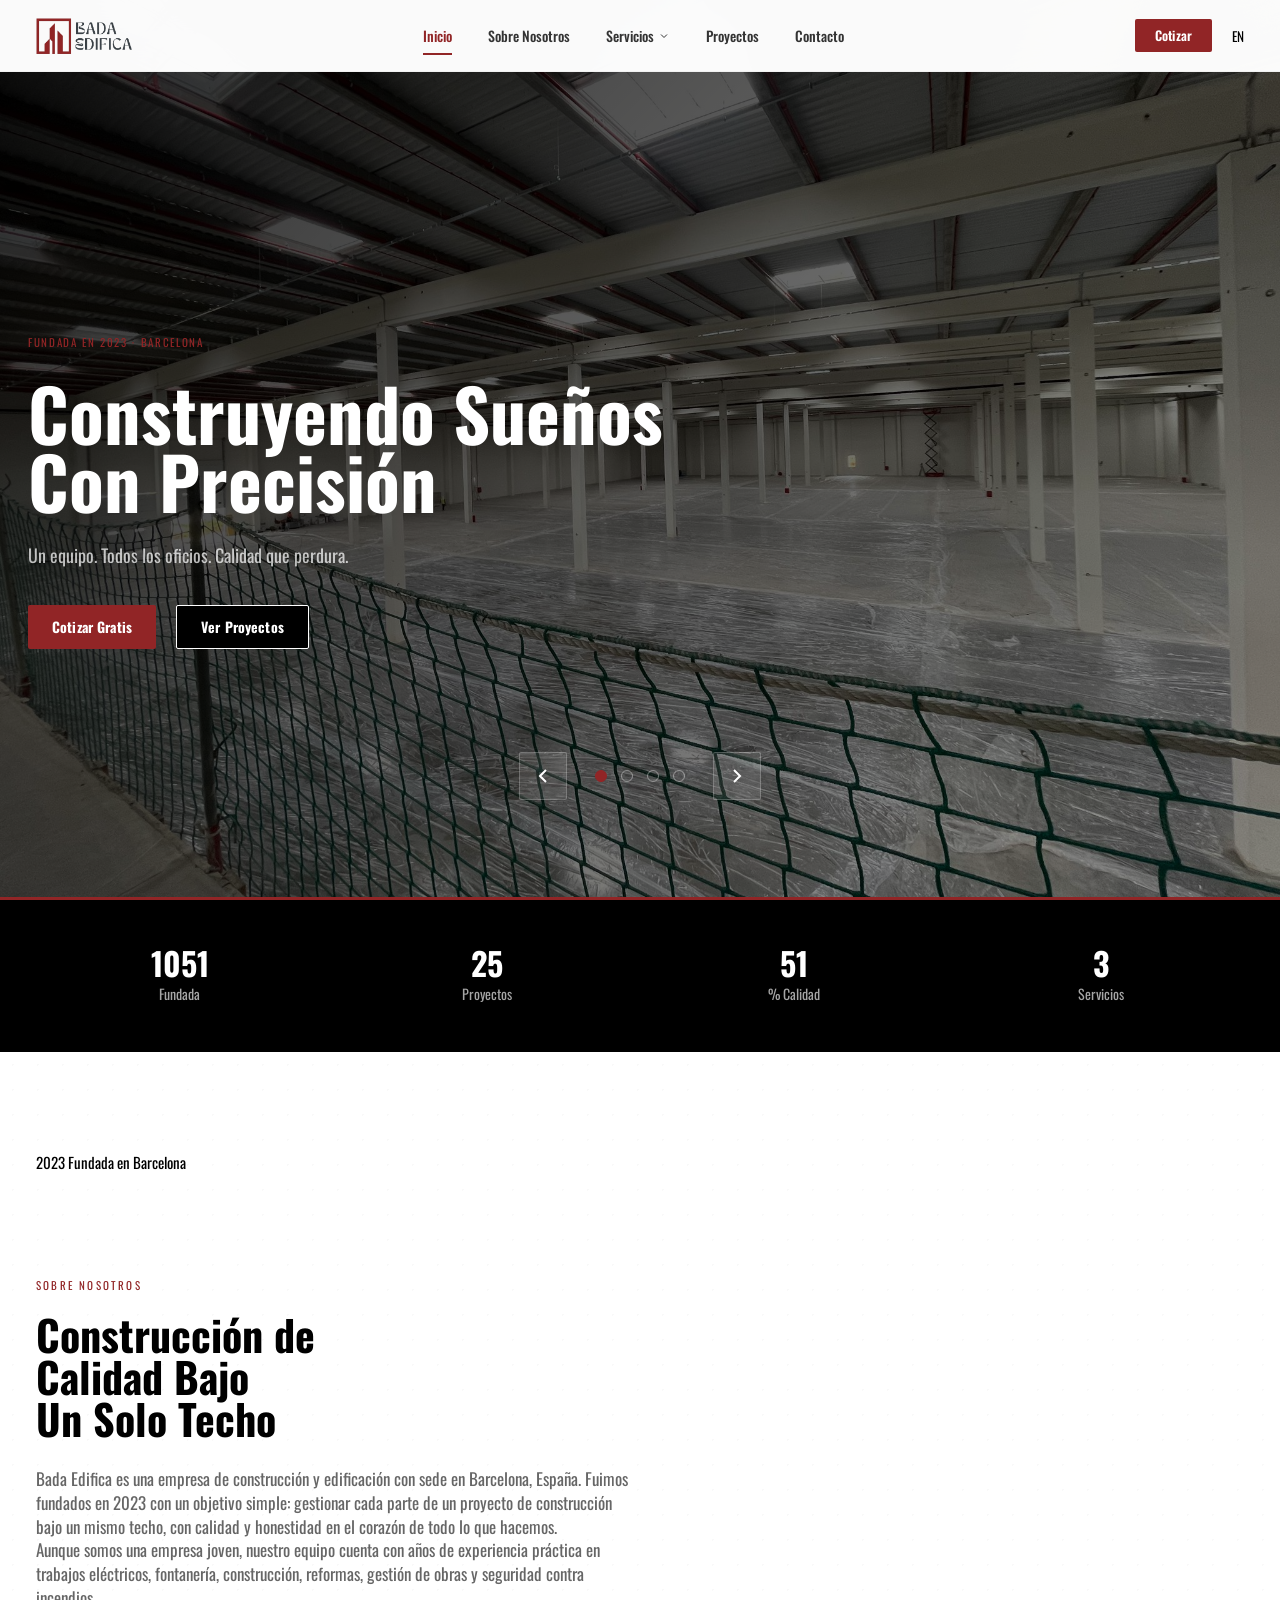
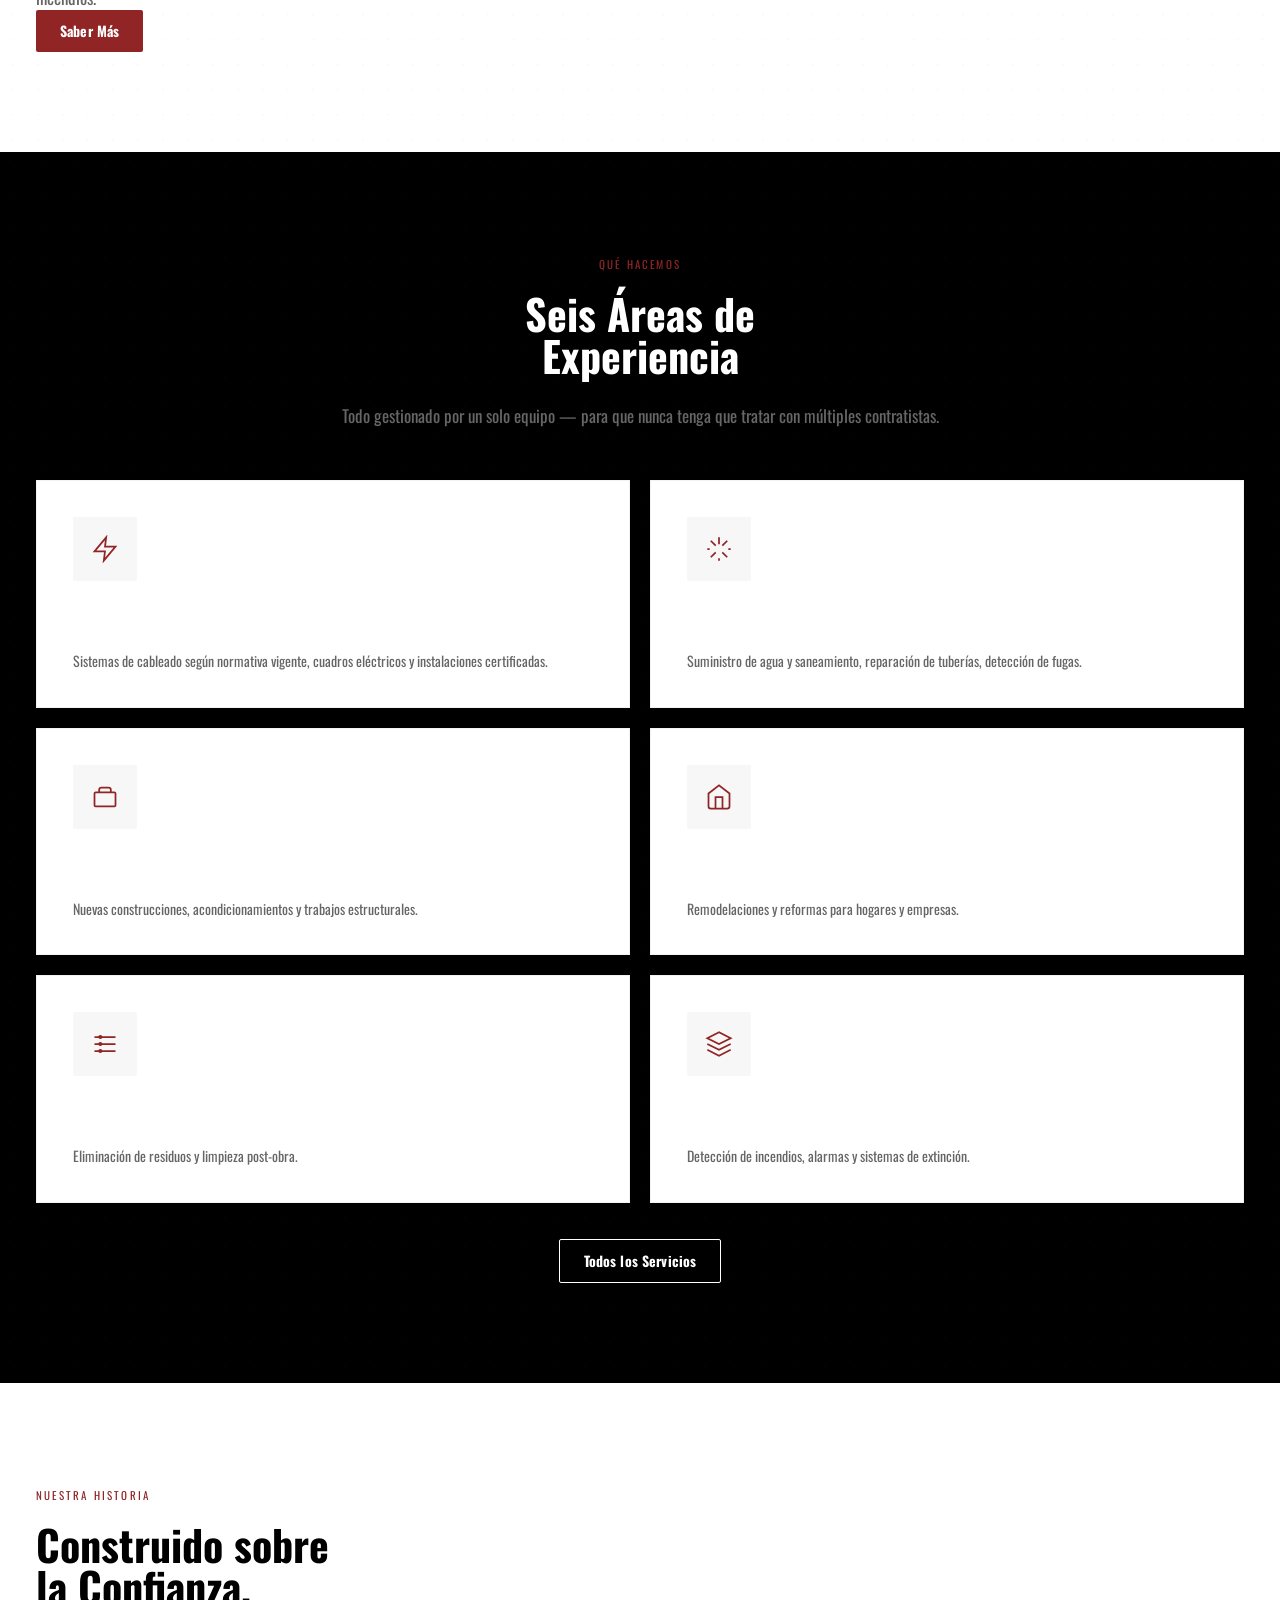
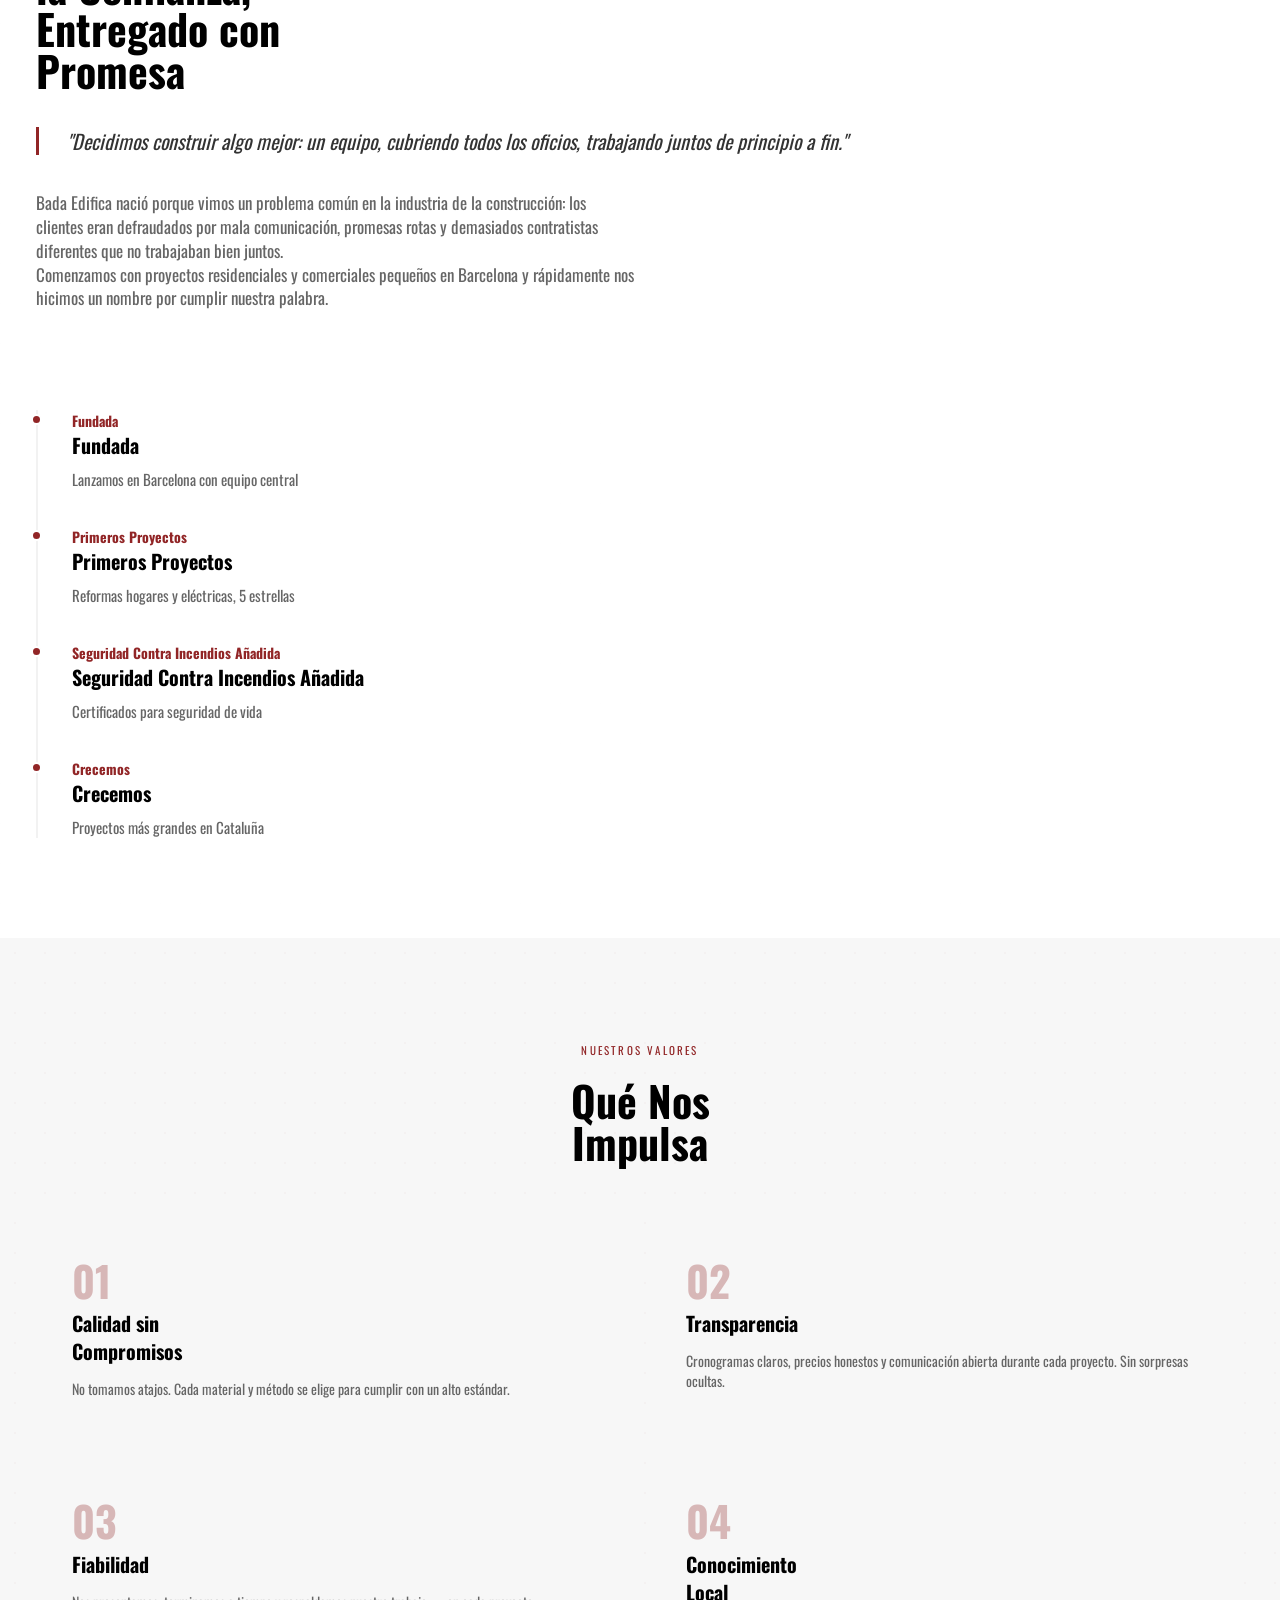
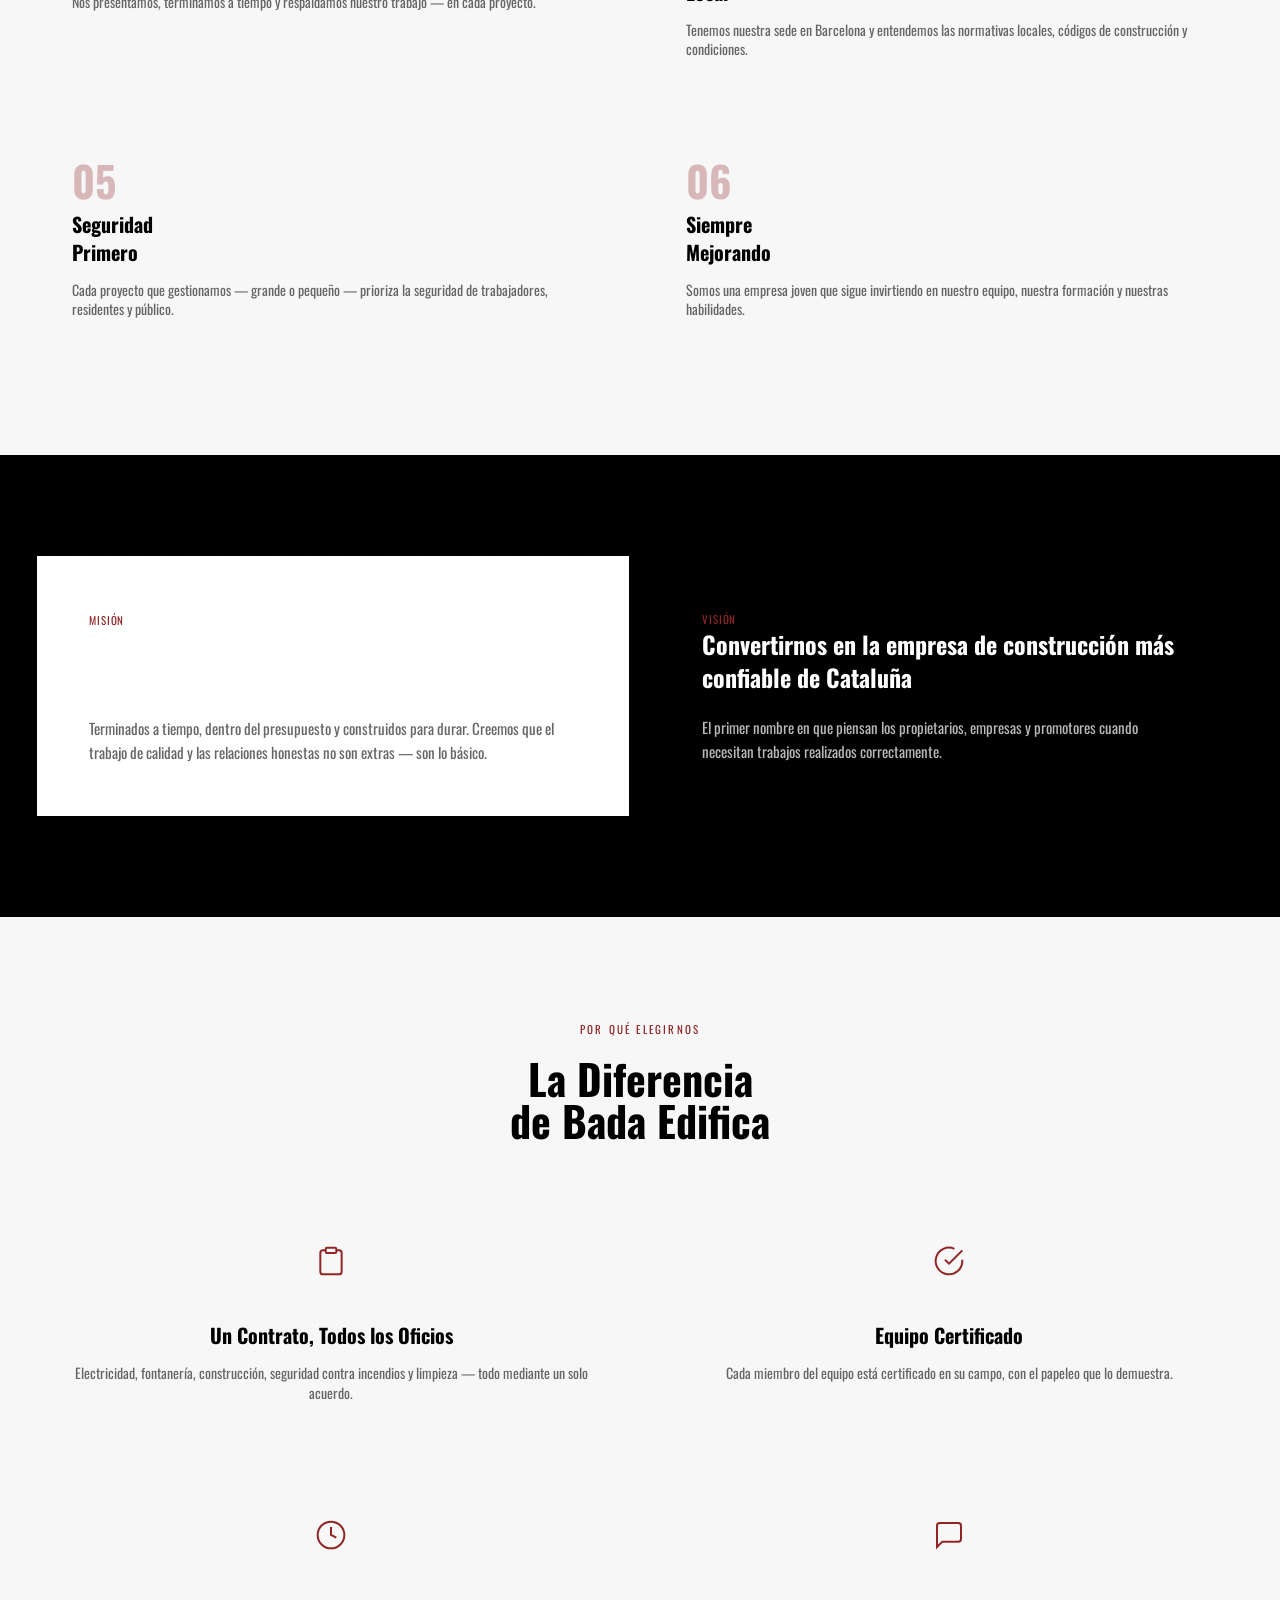
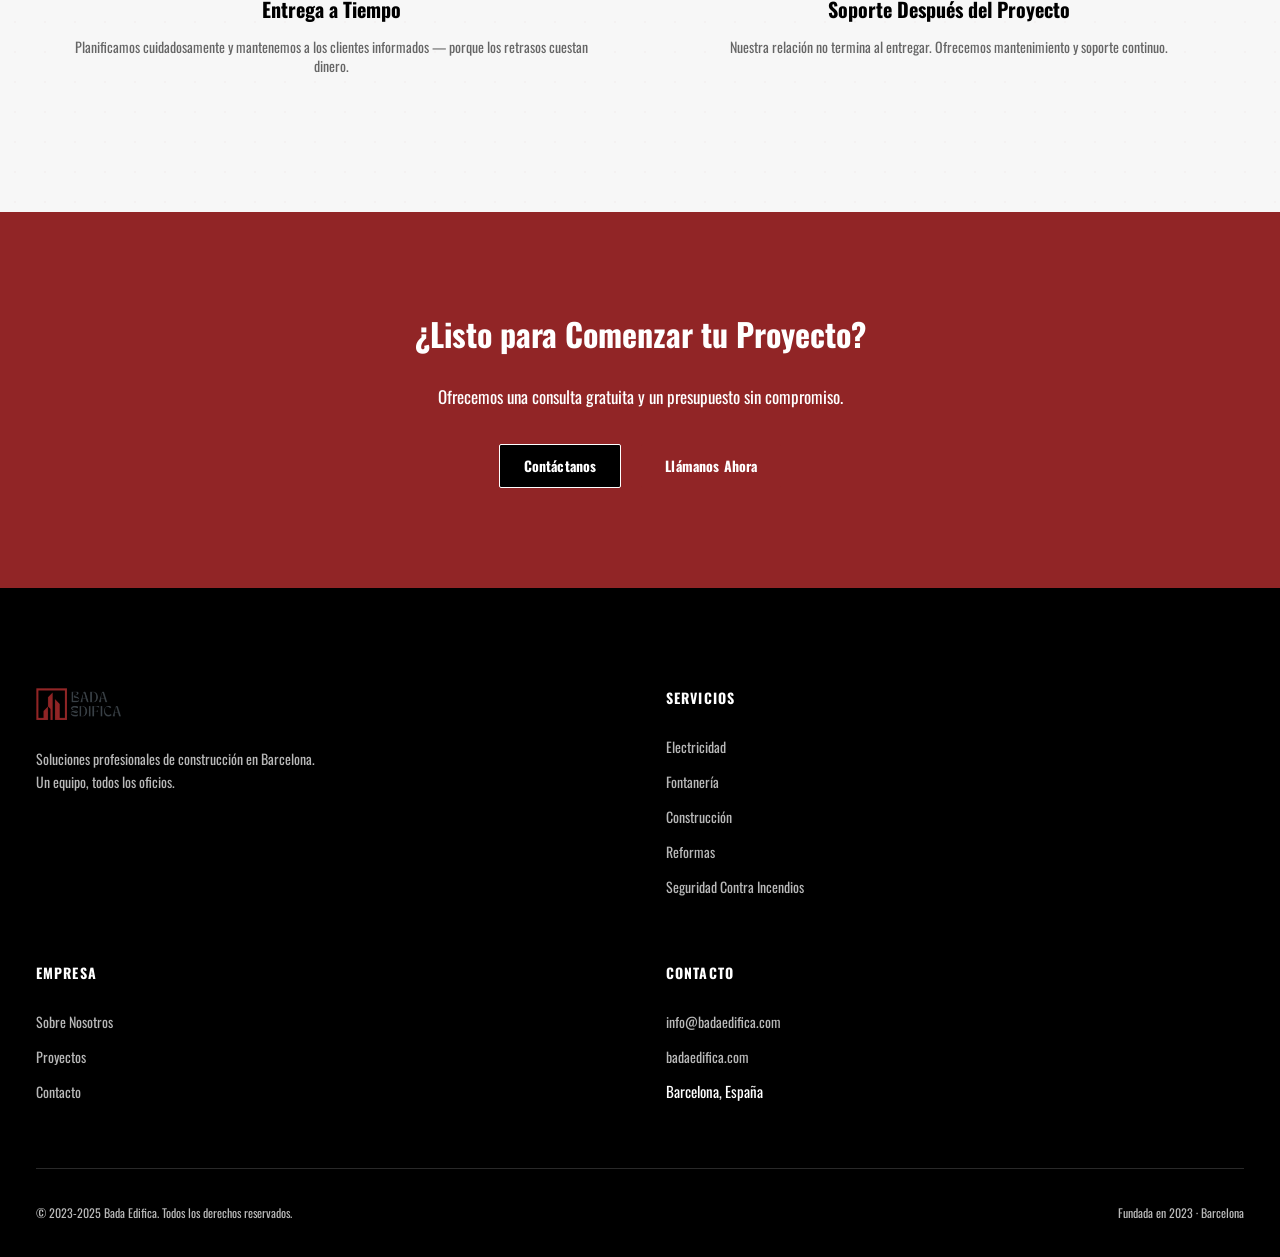
==== index.html @ fe87915b "Update Files" ====
<!DOCTYPE html>
<html lang="es">
<head>
    <meta charset="UTF-8">
    <meta name="viewport" content="width=device-width, initial-scale=1.0">
    <title>Bada Edifica | Soluciones Profesionales de Construcción en Barcelona</title>
    <meta name="description" content="Bada Edifica - Empresa de construcción y edificación en Barcelona. Fundada en 2023. Electricidad, fontanería, construcción, reformas, seguridad contra incendios. Un equipo, todos los oficios.">
    <link rel="stylesheet" href="css/renault-style.css">
    <link rel="preconnect" href="https://fonts.googleapis.com">
    <link rel="preconnect" href="https://fonts.gstatic.com" crossorigin>
    <link href="https://fonts.googleapis.com/css2?family=Oswald:wght@300;400;500;600;700&display=swap" rel="stylesheet">
    <link rel="icon" href="data:image/svg+xml,<svg xmlns='http://www.w3.org/2000/svg' viewBox='0 0 100 100'><polygon points='50,10 90,90 10,90' fill='%23912526'/></svg>">
    <script src="js/translations.js"></script>
</head>
<body>
    <!-- Navigation -->
    <nav class="nav" id="nav">
        <div class="nav-container">
            <a href="index.html" class="nav-logo">
                <img src="public/logo/logo-dark.png" alt="BADA EDIFICA" class="logo-img">
            </a>
            
            <ul class="nav-links" id="navLinks">
                <li><a href="index.html" class="active" data-i18n="nav.home">Inicio</a></li>
                <li><a href="about.html" data-i18n="nav.about">Sobre Nosotros</a></li>
                <li class="has-mega">
                    <a href="services.html" class="mega-link">
                        <span data-i18n="nav.services">Servicios</span>
                        <svg width="12" height="12" viewBox="0 0 24 24" fill="none" stroke="currentColor" stroke-width="2">
                            <polyline points="6 9 12 15 18 9"/>
                        </svg>
                    </a>
                    <div class="mega-menu">
                        <div class="mega-inner">
                            <div class="mega-section">
                                <h4 data-i18n="mega.plumbing">Fontanería</h4>
                                <a href="services.html#plumbing">
                                    <span class="mega-title" data-i18n="mega.plumbing">Fontanería Instalaciones</span>
                                    <span class="mega-desc" data-i18n="mega.plumbingDesc">Suministro y saneamiento</span>
                                </a>
                                <a href="services.html#plumbing">
                                    <span class="mega-title" data-i18n="mega.plumbingRepair">Reparación de Tuberías</span>
                                    <span class="mega-desc" data-i18n="mega.plumbingRepairDesc">Detección y reparación rápida</span>
                                </a>
                            </div>
                            <div class="mega-section">
                                <h4 data-i18n="mega.electrical">Electricidad</h4>
                                <a href="services.html#electrical">
                                    <span class="mega-title" data-i18n="mega.electrical">Instalaciones Eléctricas</span>
                                    <span class="mega-desc" data-i18n="mega.electricalDesc">Sistemas según normativa</span>
                                </a>
                                <a href="services.html#electrical">
                                    <span class="mega-title" data-i18n="mega.electricalUpgrade">Cuadros Eléctricos</span>
                                    <span class="mega-desc" data-i18n="mega.electricalUpgradeDesc">Actualización de cuadros</span>
                                </a>
                            </div>
                            <div class="mega-section">
                                <h4 data-i18n="mega.construction">Construcción</h4>
                                <a href="services.html#construction">
                                    <span class="mega-title" data-i18n="mega.construction">Nueva Construcción</span>
                                    <span class="mega-desc" data-i18n="mega.constructionDesc">Obras nuevas, acondicionamientos</span>
                                </a>
                                <a href="services.html#renovation">
                                    <span class="mega-title" data-i18n="mega.renovation">Reformas</span>
                                    <span class="mega-desc" data-i18n="mega.renovationDesc">Remodelaciones y reformas</span>
                                </a>
                            </div>
                            <div class="mega-section">
                                <h4 data-i18n="mega.fire">Seguridad Contra Incendios</h4>
                                <a href="services.html#fire">
                                    <span class="mega-title" data-i18n="mega.fireDetection">Detección de Incendios</span>
                                    <span class="mega-desc" data-i18n="mega.fireDetectionDesc">Detectores de humo y calor</span>
                                </a>
                                <a href="services.html#fire">
                                    <span class="mega-title" data-i18n="mega.fireSuppression">Sistemas de Extinción</span>
                                    <span class="mega-desc" data-i18n="mega.fireSuppressionDesc">Rociadores y extinción</span>
                                </a>
                            </div>
                            <div class="mega-cta">
                                <h4 data-i18n="mega.needHelp">¿Necesita Ayuda?</h4>
                                <p data-i18n="mega.needHelpDesc">Contáctenos para una consulta gratuita</p>
                                <a href="contact.html" class="btn btn-primary" data-i18n="mega.getQuote">Cotizar</a>
                            </div>
                        </div>
                    </div>
                </li>
                <li><a href="projects.html" data-i18n="nav.projects">Proyectos</a></li>
                <li><a href="contact.html" data-i18n="nav.contact">Contacto</a></li>
            </ul>
            
            <div class="nav-actions">
                <a href="contact.html" class="btn btn-primary nav-cta" data-i18n="nav.getQuote">Cotizar</a>
                <button class="lang-toggle" id="langToggle" aria-label="Cambiar idioma">EN</button>
                <button class="menu-toggle" id="menuToggle" aria-label="Alternar menú">
                    <svg width="24" height="24" viewBox="0 0 24 24" fill="none" stroke="currentColor" stroke-width="2">
                        <line x1="3" y1="6" x2="21" y2="6"/>
                        <line x1="3" y1="12" x2="21" y2="12"/>
                        <line x1="3" y1="18" x2="21" y2="18"/>
                    </svg>
                </button>
            </div>
        </div>
    </nav>

    <!-- Hero Slider -->
    <section class="hero-slider" id="heroSlider">
        <div class="slides-wrapper">
            <div class="slide active" data-slide="0">
                <div class="slide-bg" style="background-image: url('public/images/slide1.jpg')"></div>
                <div class="slide-overlay"></div>
                <div class="slide-content">
                    <span class="slide-label" data-i18n="hero.slide1.label">Fundada en 2023 · Barcelona</span>
                    <h1 class="slide-title" data-i18n="hero.slide1.title">Construyendo Sueños<br>Con Precisión</h1>
                    <p class="slide-desc" data-i18n="hero.slide1.desc">Un equipo. Todos los oficios. Calidad que perdura.</p>
                    <div class="slide-buttons">
                        <a href="contact.html" class="btn btn-primary" data-i18n="hero.slide1.cta">Cotizar Gratis</a>
                        <a href="projects.html" class="btn btn-outline-light" data-i18n="hero.slide1.cta2">Ver Proyectos</a>
                    </div>
                </div>
            </div>
            
            <div class="slide" data-slide="1">
                <div class="slide-bg" style="background-image: url('public/images/slide2.jpg')"></div>
                <div class="slide-overlay"></div>
                <div class="slide-content">
                    <span class="slide-label" data-i18n="hero.slide2.label">Servicios Profesionales</span>
                    <h1 class="slide-title" data-i18n="hero.slide2.title">Soluciones<br>Completas</h1>
                    <p class="slide-desc" data-i18n="hero.slide2.desc">Electricidad, fontanería, construcción, reformas, seguridad — todo en un equipo.</p>
                    <div class="slide-buttons">
                        <a href="services.html" class="btn btn-primary" data-i18n="hero.slide2.cta">Nuestros Servicios</a>
                        <a href="contact.html" class="btn btn-outline-light" data-i18n="hero.slide2.cta2">Contáctenos</a>
                    </div>
                </div>
            </div>
            
            <div class="slide" data-slide="2">
                <div class="slide-bg" style="background-image: url('public/images/slide3.jpg')"></div>
                <div class="slide-overlay"></div>
                <div class="slide-content">
                    <span class="slide-label" data-i18n="hero.slide3.label">Expertos de Confianza</span>
                    <h1 class="slide-title" data-i18n="hero.slide3.title">Trabajo de<br>Calidad</h1>
                    <p class="slide-desc" data-i18n="hero.slide3.desc">Más de 50 proyectos completados con 100% compromiso.</p>
                    <div class="slide-buttons">
                        <a href="projects.html" class="btn btn-primary" data-i18n="hero.slide3.cta">Ver Proyectos</a>
                        <a href="about.html" class="btn btn-outline-light" data-i18n="hero.slide3.cta2">Sobre Nosotros</a>
                    </div>
                </div>
            </div>
            
            <div class="slide" data-slide="3">
                <div class="slide-bg" style="background-image: url('public/images/slide4.jpg')"></div>
                <div class="slide-overlay"></div>
                <div class="slide-content">
                    <span class="slide-label" data-i18n="hero.slide4.label">Expertos en Seguridad</span>
                    <h1 class="slide-title" data-i18n="hero.slide4.title">Seguridad<br>Primero</h1>
                    <p class="slide-desc" data-i18n="hero.slide4.desc">Sistemas certificados de detección y extinción.</p>
                    <div class="slide-buttons">
                        <a href="services.html#fire" class="btn btn-primary" data-i18n="hero.slide4.cta">Seguridad</a>
                        <a href="contact.html" class="btn btn-outline-light" data-i18n="hero.slide4.cta2">Cotizar</a>
                    </div>
                </div>
            </div>
        </div>
        
        <!-- Slider Controls -->
        <div class="slider-controls">
            <button class="slider-arrow prev" aria-label="Diapositiva anterior">
                <svg width="24" height="24" viewBox="0 0 24 24" fill="none" stroke="currentColor" stroke-width="2">
                    <polyline points="15 18 9 12 15 6"/>
                </svg>
            </button>
            <div class="slider-dots">
                <button class="dot active" data-slide="0"><span></span></button>
                <button class="dot" data-slide="1"><span></span></button>
                <button class="dot" data-slide="2"><span></span></button>
                <button class="dot" data-slide="3"><span></span></button>
            </div>
            <button class="slider-arrow next" aria-label="Siguiente diapositiva">
                <svg width="24" height="24" viewBox="0 0 24 24" fill="none" stroke="currentColor" stroke-width="2">
                    <polyline points="9 18 15 12 9 6"/>
                </svg>
            </button>
        </div>
        
        <!-- Slider Progress -->
        <div class="slider-progress">
            <div class="progress-bar"></div>
        </div>
    </section>

    <!-- Stats Bar -->
    <section class="stats-bar pattern-diagonal">
        <div class="container">
            <div class="stats-grid">
                <div class="stat-item">
                    <span class="stat-number" data-count="2023">0</span>
                    <span class="stat-label" data-i18n="stats.founded">Fundada</span>
                </div>
                <div class="stat-item">
                    <span class="stat-number" data-count="50">0</span>
                    <span class="stat-label" data-i18n="stats.projects">Proyectos</span>
                </div>
                <div class="stat-item">
                    <span class="stat-number" data-count="100">0</span>
                    <span class="stat-label" data-i18n="stats.quality">% Calidad</span>
                </div>
                <div class="stat-item">
                    <span class="stat-number" data-count="6">0</span>
                    <span class="stat-label" data-i18n="stats.services">Servicios</span>
                </div>
            </div>
        </div>
    </section>

    <!-- About Section -->
    <section class="section section-pattern-light" id="about">
        <div class="container">
            <div class="about-grid">
                <div class="about-visual fade-up">
                    <div class="about-image-stack">
                        <div class="about-img about-img-1"></div>
                        <div class="about-img about-img-2"></div>
                        <div class="about-badge">
                            <span class="badge-year">2023</span>
                            <span class="badge-text" data-i18n="about.badge">Fundada en Barcelona</span>
                        </div>
                    </div>
                </div>
                <div class="about-text fade-up stagger-1">
                    <span class="section-label" data-i18n="about.label">Sobre Nosotros</span>
                    <h2 class="section-title" data-i18n="about.title">Construcción de<br>Calidad Bajo<br>Un Solo Techo</h2>
                    <p class="section-desc" data-i18n="about.desc1">Bada Edifica es una empresa de construcción y edificación con sede en Barcelona, España. Fuimos fundados en 2023 con un objetivo simple: gestionar cada parte de un proyecto de construcción bajo un mismo techo, con calidad y honestidad en el corazón de todo lo que hacemos.</p>
                    <p class="section-desc" data-i18n="about.desc2">Aunque somos una empresa joven, nuestro equipo cuenta con años de experiencia práctica en trabajos eléctricos, fontanería, construcción, reformas, gestión de obras y seguridad contra incendios.</p>
                    <a href="about.html" class="btn btn-primary" data-i18n="about.cta">Saber Más</a>
                </div>
            </div>
        </div>
    </section>

    <!-- Services Preview -->
    <section class="section section--dark pattern-dots" id="services">
        <div class="container">
            <div class="section-header fade-up">
                <span class="section-label" data-i18n="services.label">Qué Hacemos</span>
                <h2 class="section-title" data-i18n="services.title">Seis Áreas de<br>Experiencia</h2>
                <p class="section-desc" data-i18n="services.desc">Todo gestionado por un solo equipo — para que nunca tenga que tratar con múltiples contratistas.</p>
            </div>
            
            <div class="services-grid">
                <div class="service-card fade-up">
                    <div class="service-icon">
                        <svg width="32" height="32" viewBox="0 0 24 24" fill="none" stroke="currentColor" stroke-width="1.5">
                            <path d="M13 2L3 14h9l-1 8 10-12h-9l1-8z"/>
                        </svg>
                    </div>
                    <h3 class="service-title" data-i18n="services.electrical">Electricidad</h3>
                    <p class="service-desc" data-i18n="services.electricalDesc">Sistemas de cableado según normativa vigente, cuadros eléctricos y instalaciones certificadas.</p>
                </div>
                
                <div class="service-card fade-up stagger-1">
                    <div class="service-icon">
                        <svg width="32" height="32" viewBox="0 0 24 24" fill="none" stroke="currentColor" stroke-width="1.5">
                            <path d="M12 2v6m0 12v2M2 12h2m16 0h2M4.93 4.93l4.24 4.24m5.66 5.66l4.24 4.24M4.93 19.07l4.24-4.24m5.66-5.66l4.24-4.24"/>
                        </svg>
                    </div>
                    <h3 class="service-title" data-i18n="services.plumbing">Fontanería</h3>
                    <p class="service-desc" data-i18n="services.plumbingDesc">Suministro de agua y saneamiento, reparación de tuberías, detección de fugas.</p>
                </div>
                
                <div class="service-card fade-up stagger-2">
                    <div class="service-icon">
                        <svg width="32" height="32" viewBox="0 0 24 24" fill="none" stroke="currentColor" stroke-width="1.5">
                            <rect x="3" y="8" width="18" height="12" rx="1"/>
                            <path d="M7 8V6a2 2 0 012-2h6a2 2 0 012 2v2"/>
                        </svg>
                    </div>
                    <h3 class="service-title" data-i18n="services.construction">Construcción</h3>
                    <p class="service-desc" data-i18n="services.constructionDesc">Nuevas construcciones, acondicionamientos, y trabajos estructurales.</p>
                </div>
                
                <div class="service-card fade-up stagger-3">
                    <div class="service-icon">
                        <svg width="32" height="32" viewBox="0 0 24 24" fill="none" stroke="currentColor" stroke-width="1.5">
                            <path d="M3 9l9-7 9 7v11a2 2 0 01-2 2H5a2 2 0 01-2-2V9z"/>
                            <polyline points="9 22 9 12 15 12 15 22"/>
                        </svg>
                    </div>
                    <h3 class="service-title" data-i18n="services.renovation">Reformas</h3>
                    <p class="service-desc" data-i18n="services.renovationDesc">Remodelaciones y reformas para hogares y empresas.</p>
                </div>
                
                <div class="service-card fade-up stagger-4">
                    <div class="service-icon">
                        <svg width="32" height="32" viewBox="0 0 24 24" fill="none" stroke="currentColor" stroke-width="1.5">
                            <path d="M3 6h18M3 12h18M3 18h18"/>
                            <circle cx="8" cy="6" r="1" fill="currentColor"/>
                            <circle cx="8" cy="12" r="1" fill="currentColor"/>
                            <circle cx="8" cy="18" r="1" fill="currentColor"/>
                        </svg>
                    </div>
                    <h3 class="service-title" data-i18n="services.cleanliness">Limpieza</h3>
                    <p class="service-desc" data-i18n="services.cleanlinessDesc">Eliminación de residuos y limpieza post-obra.</p>
                </div>
                
                <div class="service-card fade-up stagger-5">
                    <div class="service-icon">
                        <svg width="32" height="32" viewBox="0 0 24 24" fill="none" stroke="currentColor" stroke-width="1.5">
                            <path d="M12 2L2 7l10 5 10-5-10-5zM2 17l10 5 10-5M2 12l10 5 10-5"/>
                        </svg>
                    </div>
                    <h3 class="service-title" data-i18n="services.fire">Seguridad Contra Incendios</h3>
                    <p class="service-desc" data-i18n="services.fireDesc">Detección de incendios, alarmas, y sistemas de extinción.</p>
                </div>
            </div>
            
            <div class="section-cta fade-up">
                <a href="services.html" class="btn btn-outline-light" data-i18n="services.cta">Todos los Servicios</a>
            </div>
        </div>
    </section>

    <!-- Story Section -->
    <section class="section pattern-grid" id="story">
        <div class="container">
            <div class="story-grid">
                <div class="story-text fade-up">
                    <span class="section-label" data-i18n="story.label">Nuestra Historia</span>
                    <h2 class="section-title" data-i18n="story.title">Construido sobre<br>la Confianza,<br>Entregado con<br>Promesa</h2>
                    <blockquote class="story-quote" data-i18n="story.quote">"Decidimos construir algo mejor: un equipo, cubriendo todos los oficios, trabajando juntos de principio a fin."</blockquote>
                    <p class="section-desc" data-i18n="story.desc1">Bada Edifica nació porque vimos un problema común en la industria de la construcción: los clientes eran defraudados por mala comunicación, promesas rotas y demasiados contratistas diferentes que no trabajaban bien juntos.</p>
                    <p class="section-desc" data-i18n="story.desc2">Comenzamos con proyectos residenciales y comerciales pequeños en Barcelona y rápidamente nos hicimos un nombre por cumplir nuestra palabra.</p>
                </div>
                <div class="story-timeline fade-up stagger-1">
                    <div class="timeline">
                        <div class="timeline-item">
                            <div class="timeline-dot"></div>
                            <span class="timeline-year" data-i18n="timeline.founded">2023</span>
                            <h4 class="timeline-title" data-i18n="timeline.foundedTitle">Fundada</h4>
                            <p class="timeline-desc" data-i18n="timeline.foundedDesc">Lanzamos en Barcelona con equipo central</p>
                        </div>
                        <div class="timeline-item">
                            <div class="timeline-dot"></div>
                            <span class="timeline-year" data-i18n="timeline.firstProjects">2023</span>
                            <h4 class="timeline-title" data-i18n="timeline.firstProjectsTitle">Primeros Proyectos</h4>
                            <p class="timeline-desc" data-i18n="timeline.firstProjectsDesc">Reformas hogares y eléctricas, 5 estrellas</p>
                        </div>
                        <div class="timeline-item">
                            <div class="timeline-dot"></div>
                            <span class="timeline-year" data-i18n="timeline.fireSafety">2024</span>
                            <h4 class="timeline-title" data-i18n="timeline.fireSafetyTitle">Seguridad Contra Incendios Añadida</h4>
                            <p class="timeline-desc" data-i18n="timeline.fireSafetyDesc">Certificados para seguridad de vida</p>
                        </div>
                        <div class="timeline-item">
                            <div class="timeline-dot"></div>
                            <span class="timeline-year" data-i18n="timeline.growing">2025</span>
                            <h4 class="timeline-title" data-i18n="timeline.growingTitle">Crecemos</h4>
                            <p class="timeline-desc" data-i18n="timeline.growingDesc">Proyectos más grandes en Cataluña</p>
                        </div>
                    </div>
                </div>
            </div>
        </div>
    </section>

    <!-- Values Section -->
    <section class="section section--soft pattern-dots" id="values">
        <div class="container">
            <div class="section-header fade-up">
                <span class="section-label" data-i18n="values.label">Nuestros Valores</span>
                <h2 class="section-title" data-i18n="values.title">Qué Nos<br>Impulsa</h2>
            </div>
            
            <div class="values-grid">
                <div class="value-card fade-up">
                    <span class="value-number">01</span>
                    <h3 class="value-title" data-i18n="values.v1title">Calidad sin<br>Compromisos</h3>
                    <p class="value-desc" data-i18n="values.v1desc">No tomamos atajos. Cada material y método se elige para cumplir con un alto estándar.</p>
                </div>
                <div class="value-card fade-up stagger-1">
                    <span class="value-number">02</span>
                    <h3 class="value-title" data-i18n="values.v2title">Transparencia</h3>
                    <p class="value-desc" data-i18n="values.v2desc">Cronogramas claros, precios honestos y comunicación abierta durante cada proyecto. Sin sorpresas ocultas.</p>
                </div>
                <div class="value-card fade-up stagger-2">
                    <span class="value-number">03</span>
                    <h3 class="value-title" data-i18n="values.v3title">Fiabilidad</h3>
                    <p class="value-desc" data-i18n="values.v3desc">Nos presentamos, terminamos a tiempo y respaldamos nuestro trabajo — en cada proyecto.</p>
                </div>
                <div class="value-card fade-up stagger-3">
                    <span class="value-number">04</span>
                    <h3 class="value-title" data-i18n="values.v4title">Conocimiento<br>Local</h3>
                    <p class="value-desc" data-i18n="values.v4desc">Tenemos nuestra sede en Barcelona y entendemos las normativas locales, códigos de construcción y condiciones.</p>
                </div>
                <div class="value-card fade-up stagger-4">
                    <span class="value-number">05</span>
                    <h3 class="value-title" data-i18n="values.v5title">Seguridad<br>Primero</h3>
                    <p class="value-desc" data-i18n="values.v5desc">Cada proyecto que gestionamos — grande o pequeño — prioriza la seguridad de trabajadores, residentes y público.</p>
                </div>
                <div class="value-card fade-up stagger-5">
                    <span class="value-number">06</span>
                    <h3 class="value-title" data-i18n="values.v6title">Siempre<br>Mejorando</h3>
                    <p class="value-desc" data-i18n="values.v6desc">Somos una empresa joven que sigue invirtiendo en nuestro equipo, nuestra formación y nuestras habilidades.</p>
                </div>
            </div>
        </div>
    </section>

    <!-- Mission Vision -->
    <section class="section section--dark pattern-diagonal" id="mission">
        <div class="container">
            <div class="mission-vision-grid">
                <div class="mv-card mv-card--light fade-up">
                    <span class="mv-label" data-i18n="mission.missionLabel">Misión</span>
                    <h3 class="mv-title" data-i18n="mission.missionTitle">Entregar servicios de construcción en los que la gente pueda confiar genuinamente</h3>
                    <p class="mv-desc" data-i18n="mission.missionDesc">Terminados a tiempo, dentro del presupuesto y construido para durar. Creemos que el trabajo de calidad y las relaciones honestas no son extras — son lo básico.</p>
                </div>
                <div class="mv-card mv-card--dark fade-up stagger-1">
                    <span class="mv-label" data-i18n="mission.visionLabel">Visión</span>
                    <h3 class="mv-title" data-i18n="mission.visionTitle">Convertirnos en la empresa de construcción más confiable de Cataluña</h3>
                    <p class="mv-desc" data-i18n="mission.visionDesc">El primer nombre que propietarios, empresas y promotores piensan cuando necesitan trabajos realizados correctamente.</p>
                </div>
            </div>
        </div>
    </section>

    <!-- Why Choose Us -->
    <section class="section section--soft pattern-dots" id="why">
        <div class="container">
            <div class="section-header fade-up">
                <span class="section-label" data-i18n="why.label">Por Qué Elegirnos</span>
                <h2 class="section-title" data-i18n="why.title">La Diferencia<br>de Bada Edifica</h2>
            </div>
            
            <div class="why-grid">
                <div class="why-item fade-up">
                    <div class="why-icon">
                        <svg width="40" height="40" viewBox="0 0 24 24" fill="none" stroke="currentColor" stroke-width="1.5">
                            <path d="M16 4h2a2 2 0 012 2v14a2 2 0 01-2 2H6a2 2 0 01-2-2V6a2 2 0 012-2h2"/>
                            <rect x="8" y="2" width="8" height="4" rx="1"/>
                        </svg>
                    </div>
                    <h3 class="why-title" data-i18n="why.w1title">Un Contrato, Todos los Oficios</h3>
                    <p class="why-desc" data-i18n="why.w1desc">Electricidad, fontanería, construcción, seguridad contra incendios, y limpieza — todo mediante un solo acuerdo.</p>
                </div>
                <div class="why-item fade-up stagger-1">
                    <div class="why-icon">
                        <svg width="40" height="40" viewBox="0 0 24 24" fill="none" stroke="currentColor" stroke-width="1.5">
                            <path d="M22 11.08V12a10 10 0 11-5.93-9.14"/>
                            <polyline points="22 4 12 14.01 9 11.01"/>
                        </svg>
                    </div>
                    <h3 class="why-title" data-i18n="why.w2title">Equipo Certificado</h3>
                    <p class="why-desc" data-i18n="why.w2desc">Cada miembro del equipo está certificado en su campo, con el papeleo que lo demuestra.</p>
                </div>
                <div class="why-item fade-up stagger-2">
                    <div class="why-icon">
                        <svg width="40" height="40" viewBox="0 0 24 24" fill="none" stroke="currentColor" stroke-width="1.5">
                            <circle cx="12" cy="12" r="10"/>
                            <polyline points="12 6 12 12 16 14"/>
                        </svg>
                    </div>
                    <h3 class="why-title" data-i18n="why.w3title">Entrega a Tiempo</h3>
                    <p class="why-desc" data-i18n="why.w3desc">Planificamos cuidadosamente y mantenemos a los clientes informados — porque los retrasos cuestan dinero.</p>
                </div>
                <div class="why-item fade-up stagger-3">
                    <div class="why-icon">
                        <svg width="40" height="40" viewBox="0 0 24 24" fill="none" stroke="currentColor" stroke-width="1.5">
                            <path d="M21 15a2 2 0 01-2 2H7l-4 4V5a2 2 0 012-2h14a2 2 0 012 2z"/>
                        </svg>
                    </div>
                    <h3 class="why-title" data-i18n="why.w4title">Soporte Después del Proyecto</h3>
                    <p class="why-desc" data-i18n="why.w4desc">Nuestra relación no termina al entregar. Ofrecemos mantenimiento y soporte continuo.</p>
                </div>
            </div>
        </div>
    </section>

    <!-- CTA Section -->
    <section class="cta pattern-grid" id="cta">
        <div class="container">
            <h2 class="cta-title fade-up" data-i18n="cta.title">¿Listo para Comenzar tu Proyecto?</h2>
            <p class="cta-desc fade-up stagger-1" data-i18n="cta.desc">Ofrecemos una consulta gratuita y un presupuesto sin compromiso.</p>
            <div class="cta-buttons fade-up stagger-2">
                <a href="contact.html" class="btn btn-outline-light" data-i18n="cta.contact">Contáctanos</a>
                <a href="tel:+34999999999" class="btn btn-primary" data-i18n="cta.call">Llámanos Ahora</a>
            </div>
        </div>
    </section>

    <!-- Footer -->
    <footer class="footer">
        <div class="container">
            <div class="footer-grid">
                <div class="footer-brand">
                    <a href="index.html" class="footer-logo">
                        <img src="public/logo/logo-white.png" alt="BADA EDIFICA" class="footer-logo-img">
                    </a>
                    <p class="footer-desc" data-i18n="footer.desc">Soluciones profesionales de construcción en Barcelona. Un equipo, todos los oficios.</p>
                </div>
                
                <div class="footer-col">
                    <h4 class="footer-title" data-i18n="footer.services">Servicios</h4>
                    <ul class="footer-links">
                        <li><a href="services.html" data-i18n="footer.electrical">Electricidad</a></li>
                        <li><a href="services.html" data-i18n="footer.plumbing">Fontanería</a></li>
                        <li><a href="services.html" data-i18n="footer.construction">Construcción</a></li>
                        <li><a href="services.html" data-i18n="footer.renovation">Reformas</a></li>
                        <li><a href="services.html" data-i18n="footer.fire">Seguridad Contra Incendios</a></li>
                    </ul>
                </div>
                
                <div class="footer-col">
                    <h4 class="footer-title" data-i18n="footer.company">Empresa</h4>
                    <ul class="footer-links">
                        <li><a href="about.html" data-i18n="footer.about">Sobre Nosotros</a></li>
                        <li><a href="projects.html" data-i18n="footer.projects">Proyectos</a></li>
                        <li><a href="contact.html" data-i18n="footer.contact">Contacto</a></li>
                    </ul>
                </div>
                
                <div class="footer-col">
                    <h4 class="footer-title" data-i18n="footer.contactTitle">Contacto</h4>
                    <ul class="footer-links">
                        <li><a href="mailto:info@badaedifica.com" data-i18n="footer.email">info@badaedifica.com</a></li>
                        <li><a href="https://badaedifica.com" data-i18n="footer.website">badaedifica.com</a></li>
                        <li data-i18n="footer.location">Barcelona, España</li>
                    </ul>
                </div>
            </div>
            
            <div class="footer-bottom">
                <span data-i18n="footer.copyright">© 2023-2025 Bada Edifica. Todos los derechos reservados.</span>
                <span data-i18n="footer.est">Fundada en 2023 · Barcelona</span>
            </div>
        </div>
    </footer>

    <script src="js/main.js"></script>
</body>
</html>
---- css/renault-style.css ----
:root {
    /* Brand Accent - Bada Edifica Red */
    --color-primary: #912526;
    --color-primary-deep: #7a201f;
    --color-on-primary: #ffffff;
    
    /* Surface Colors */
    --color-canvas: #ffffff;
    --color-surface-soft: #f7f7f7;
    --color-surface-dark: #000000;
    --color-surface-deep: #111111;
    
    /* Dividers */
    --color-hairline: #f2f2f2;
    --color-hairline-strong: #000000;
    --color-divider-dark: rgba(255,255,255,0.16);
    
    /* Text Colors */
    --color-ink: #000000;
    --color-body: #222222;
    --color-charcoal: #333333;
    --color-mute: #666666;
    --color-ash: #8a8a8a;
    --color-stone: #c4c4c4;
    --color-on-dark: #ffffff;
    --color-on-dark-mute: rgba(255,255,255,0.72);
    
    /* Semantic */
    --color-error: #be6464;
    --color-warning: #f0ad4e;
    --color-success: #8dc572;
    --color-info: #337ab7;
    --color-link: #0000ee;
    
    /* Typography Scale */
    --font-display-xl: 56px;
    --font-display-lg: 42px;
    --font-display-md: 32px;
    --font-heading-lg: 24px;
    --font-heading-md: 20px;
    --font-heading-sm: 17px;
    --font-subtitle: 18px;
    --font-body-lg: 17px;
    --font-body-md: 15px;
    --font-body-sm: 14px;
    --font-button-lg: 15px;
    --font-button-md: 14px;
    --font-button-sm: 13px;
    --font-caption: 12px;
    --font-overline: 11px;
    
    /* Spacing */
    --space-xxs: 5px;
    --space-xs: 10px;
    --space-sm: 14px;
    --space-md: 20px;
    --space-lg: 28px;
    --space-xl: 36px;
    --space-xxl: 52px;
    --space-xxxl: 70px;
    --space-section: 100px;
    
    /* Border Radius */
    --rounded-none: 0px;
    --rounded-xs: 2px;
    --rounded-sm: 3px;
    --rounded-md: 4px;
    --rounded-pill: 46px;
    --rounded-full: 9999px;
    
    /* Font Family */
    --font-primary: 'Oswald', sans-serif;
    --font-display: 'Oswald', sans-serif;
    
    /* Container */
    --container-max: 1440px;
}

*, *::before, *::after {
    box-sizing: border-box;
    margin: 0;
    padding: 0;
}

html {
    scroll-behavior: smooth;
}

body {
    font-family: var(--font-primary);
    font-size: var(--font-body-md);
    line-height: 1.4;
    color: var(--color-ink);
    background-color: var(--color-canvas);
    -webkit-font-smoothing: antialiased;
    -moz-osx-font-smoothing: grayscale;
    overflow-x: hidden;
}

a {
    color: inherit;
    text-decoration: none;
}

ul, ol {
    list-style: none;
}

img {
    max-width: 100%;
    height: auto;
    display: block;
}

button {
    font-family: inherit;
    cursor: pointer;
    border: none;
    background: none;
}

/* ============================================
   LAYOUT
============================================ */
.container {
    max-width: var(--container-max);
    margin: 0 auto;
    padding: 0 var(--space-xl);
}

.section {
    padding: var(--space-section) 0;
    position: relative;
    overflow: hidden;
}

.section--dark {
    background-color: var(--color-surface-dark);
    color: var(--color-on-dark);
}

.section--soft {
    background-color: var(--color-surface-soft);
}

/* Section Patterns */
.section::before {
    content: '';
    position: absolute;
    top: 0;
    left: 0;
    right: 0;
    bottom: 0;
    opacity: 0.03;
    pointer-events: none;
    z-index: 0;
}

.section--dark::before {
    opacity: 0.05;
}

.section > .container {
    position: relative;
    z-index: 1;
}

/* Dot Pattern */
.pattern-dots::before {
    background-image: radial-gradient(circle, var(--color-primary) 1px, transparent 1px);
    background-size: 30px 30px;
}

/* Grid Pattern */
.pattern-grid::before {
    background-image: 
        linear-gradient(to right, rgba(145, 37, 38, 0.1) 1px, transparent 1px),
        linear-gradient(to bottom, rgba(145, 37, 38, 0.1) 1px, transparent 1px);
    background-size: 40px 40px;
}

/* Diagonal Pattern */
.pattern-diagonal::before {
    background-image: repeating-linear-gradient(
        45deg,
        transparent,
        transparent 10px,
        rgba(145, 37, 38, 0.05) 10px,
        rgba(145, 37, 38, 0.05) 20px
    );
}

/* Section with pattern */
.section-pattern-light {
    background-color: var(--color-canvas);
}

.section-pattern-light::before {
    background-image: radial-gradient(circle, var(--color-hairline) 1px, transparent 1px);
    background-size: 25px 25px;
    opacity: 0.5;
}

.section-pattern-dark {
    background-color: var(--color-surface-dark);
    color: var(--color-on-dark);
}

.section-pattern-dark::before {
    background-image: radial-gradient(circle, rgba(255,255,255,0.1) 1px, transparent 1px);
    background-size: 25px 25px;
    opacity: 1;
}

.section-title {
    font-family: var(--font-display);
    font-size: clamp(32px, 5vw, var(--font-display-lg));
    font-weight: 700;
    line-height: 1;
    margin-bottom: var(--space-lg);
}

.section-label {
    display: inline-block;
    font-family: var(--font-display);
    font-size: var(--font-overline);
    text-transform: uppercase;
    letter-spacing: 0.2em;
    color: var(--color-primary);
    margin-bottom: var(--space-md);
}

.section-desc {
    font-size: var(--font-body-lg);
    color: var(--color-mute);
    max-width: 600px;
}

.section-header {
    text-align: center;
    margin-bottom: var(--space-xxl);
}

.section-header .section-desc {
    margin: 0 auto;
}

.section-cta {
    text-align: center;
    margin-top: var(--space-xl);
}

/* ============================================
   TYPOGRAPHY
============================================ */
.display-xl {
    font-family: var(--font-display);
    font-size: var(--font-display-xl);
    font-weight: 700;
    line-height: 0.95;
    letter-spacing: 0;
}

.display-lg {
    font-family: var(--font-display);
    font-size: var(--font-display-lg);
    font-weight: 700;
    line-height: 0.95;
    letter-spacing: 0;
}

.display-md {
    font-family: var(--font-display);
    font-size: var(--font-display-md);
    font-weight: 700;
    line-height: 0.95;
    letter-spacing: 0;
}

.heading-lg {
    font-family: var(--font-display);
    font-size: var(--font-heading-lg);
    font-weight: 700;
    line-height: 0.95;
}

.heading-md {
    font-family: var(--font-display);
    font-size: var(--font-heading-md);
    font-weight: 700;
    line-height: 0.95;
}

.heading-sm {
    font-family: var(--font-display);
    font-size: var(--font-heading-sm);
    font-weight: 700;
    line-height: 1;
}

.subtitle {
    font-family: var(--font-primary);
    font-size: var(--font-subtitle);
    font-weight: 600;
    line-height: 1.3;
}

.body-lg {
    font-size: var(--font-body-lg);
    font-weight: 400;
    line-height: 1.5;
}

.body-md {
    font-size: var(--font-body-md);
    font-weight: 400;
    line-height: 1.4;
}

.body-sm {
    font-size: var(--font-body-sm);
    font-weight: 400;
    line-height: 1.57;
}

.caption {
    font-size: var(--font-caption);
    font-weight: 400;
    line-height: 1.4;
}

.overline {
    font-size: var(--font-overline);
    font-weight: 700;
    line-height: 1.45;
    text-transform: uppercase;
    letter-spacing: 0.08em;
}

/* ============================================
   BUTTONS
============================================ */
.btn {
    display: inline-flex;
    align-items: center;
    justify-content: center;
    gap: var(--space-xs);
    font-size: var(--font-button-md);
    font-weight: 700;
    line-height: 1;
    letter-spacing: 0.144px;
    padding: 14px 24px;
    border-radius: var(--rounded-xs);
    transition: all 0.2s ease;
    white-space: nowrap;
}

.btn-primary {
    background-color: var(--color-primary);
    color: var(--color-on-primary);
}

.btn-primary:hover {
    background-color: var(--color-primary-deep);
}

.btn-secondary-dark {
    background-color: var(--color-surface-dark);
    color: var(--color-on-dark);
}

.btn-secondary-dark:hover {
    background-color: var(--color-surface-deep);
}

.btn-outline-dark {
    background-color: var(--color-canvas);
    color: var(--color-ink);
    border: 1px solid var(--color-hairline-strong);
}

.btn-outline-dark:hover {
    border-color: var(--color-ink);
}

.btn-outline-light {
    background-color: var(--color-surface-dark);
    color: var(--color-on-dark);
    border: 1px solid var(--color-on-dark);
}

.btn-outline-light:hover {
    background-color: rgba(255,255,255,0.1);
}

.btn-pill {
    height: 36px;
    padding: 0 var(--space-md);
    border-radius: var(--rounded-pill);
    background-color: var(--color-canvas);
    color: var(--color-ink);
    border: 1px solid var(--color-hairline-strong);
    font-size: var(--font-button-sm);
    font-weight: 600;
    letter-spacing: 0.13px;
}

.btn-pill:hover {
    background-color: var(--color-surface-soft);
}

.btn-icon-square {
    width: 40px;
    height: 40px;
    display: flex;
    align-items: center;
    justify-content: center;
    border-radius: var(--rounded-xs);
    background-color: var(--color-canvas);
    border: 1px solid var(--color-hairline-strong);
}

/* ============================================
   NAVIGATION
============================================ */
.nav {
    position: fixed;
    top: 0;
    left: 0;
    right: 0;
    height: 72px;
    background-color: rgba(255, 255, 255, 0.98);
    backdrop-filter: blur(20px);
    border-bottom: 1px solid var(--color-hairline);
    z-index: 1000;
    transition: all 0.3s ease;
}

.nav.scrolled {
    height: 60px;
    box-shadow: 0 2px 20px rgba(0, 0, 0, 0.08);
}

.nav.scrolled {
    height: 64px;
    border-color: var(--color-hairline);
    box-shadow: 0 2px 20px rgba(0, 0, 0, 0.08);
}

.nav-container {
    max-width: var(--container-max);
    margin: 0 auto;
    padding: 0 var(--space-xl);
    height: 100%;
    display: flex;
    align-items: center;
    justify-content: space-between;
}

.nav-logo {
    display: flex;
    align-items: center;
    gap: var(--space-sm);
    font-size: var(--font-body-md);
    font-weight: 600;
    color: var(--color-ink);
    transition: transform 0.3s ease;
}

.nav-logo:hover {
    transform: scale(1.02);
}

.logo-img {
    height: 36px;
    width: auto;
}

.nav-logo svg {
    width: 36px;
    height: 36px;
    transition: transform 0.3s ease;
}

.nav-logo:hover svg {
    transform: rotate(-5deg) scale(1.05);
}

.nav-links {
    display: flex;
    align-items: center;
    gap: var(--space-xl);
    height: 100%;
}

.nav-links li {
    position: relative;
    height: 100%;
    display: flex;
    align-items: center;
}

.nav-links a {
    font-size: var(--font-button-md);
    font-weight: 500;
    color: var(--color-charcoal);
    padding: var(--space-xs) 0;
    position: relative;
    transition: color 0.2s ease;
}

.nav-links a::after {
    content: '';
    position: absolute;
    bottom: 0;
    left: 0;
    width: 0;
    height: 2px;
    background-color: var(--color-primary);
    transition: width 0.3s ease;
}

.nav-links a:hover {
    color: var(--color-ink);
}

.nav-links a:hover::after {
    width: 100%;
}

.nav-links a.active {
    color: var(--color-primary);
}

.nav-links a.active::after {
    width: 100%;
}

.nav-cta {
    padding: 10px 20px;
    font-size: var(--font-button-sm);
    font-weight: 600;
}

.nav-actions {
    display: flex;
    align-items: center;
    gap: var(--space-md);
}

.menu-toggle {
    display: none;
    width: 44px;
    height: 44px;
    align-items: center;
    justify-content: center;
    cursor: pointer;
}

/* Mega Menu */
.has-mega {
    position: static;
}

.mega-link {
    display: flex;
    align-items: center;
    gap: 4px;
    cursor: pointer;
}

.mega-link svg {
    transition: transform 0.3s ease;
}

.has-mega:hover .mega-link svg {
    transform: rotate(180deg);
}

.mega-menu {
    position: fixed;
    top: 72px;
    left: 0;
    right: 0;
    background-color: var(--color-canvas);
    border-bottom: 4px solid var(--color-primary);
    padding: var(--space-xl) 0;
    opacity: 0;
    visibility: hidden;
    transform: translateY(-10px);
    transition: all 0.3s ease;
    z-index: 99;
    box-shadow: 0 10px 40px rgba(0, 0, 0, 0.1);
}

.has-mega:hover .mega-menu {
    opacity: 1;
    visibility: visible;
    transform: translateY(0);
}

.mega-inner {
    max-width: var(--container-max);
    margin: 0 auto;
    padding: 0 var(--space-xl);
    display: grid;
    grid-template-columns: repeat(5, 1fr);
    gap: var(--space-xl);
}

.mega-section {
    padding-right: var(--space-lg);
}

.mega-section h4 {
    font-size: var(--font-body-sm);
    font-weight: 700;
    text-transform: uppercase;
    letter-spacing: 0.1em;
    color: var(--color-primary);
    margin-bottom: var(--space-md);
    padding-bottom: var(--space-sm);
    border-bottom: 1px solid var(--color-hairline);
}

.mega-section a {
    display: block;
    padding: var(--space-sm) 0;
    border-bottom: 1px solid var(--color-hairline);
    margin-bottom: var(--space-xs);
}

.mega-section a:last-child {
    border-bottom: none;
    margin-bottom: 0;
}

.mega-title {
    display: block;
    font-size: var(--font-body-md);
    font-weight: 600;
    color: var(--color-ink);
    transition: color 0.2s ease;
}

.mega-title:hover {
    color: var(--color-primary);
}

.mega-desc {
    display: block;
    font-size: var(--font-body-sm);
    color: var(--color-mute);
    margin-top: 2px;
}

.mega-cta {
    background-color: var(--color-surface-soft);
    padding: var(--space-lg);
    border-radius: var(--rounded-xs);
    text-align: center;
}

.mega-cta h4 {
    font-size: var(--font-body-md);
    font-weight: 700;
    color: var(--color-ink);
    border-bottom: none;
    padding-bottom: 0;
    margin-bottom: var(--space-sm);
}

.mega-cta p {
    font-size: var(--font-body-sm);
    color: var(--color-mute);
    margin-bottom: var(--space-md);
}

.mega-cta .btn {
    width: 100%;
}

.menu-toggle svg {
    width: 24px;
    height: 24px;
}

.menu-toggle {
    display: none;
    width: 40px;
    height: 40px;
    align-items: center;
    justify-content: center;
}

.menu-toggle svg {
    width: 24px;
    height: 24px;
}

/* Mobile Nav */
@media (max-width: 1023px) {
    .nav {
        height: 60px;
    }
    
    .nav.scrolled {
        height: 56px;
    }
    
    .logo-img {
        height: 28px;
    }
    
    .menu-toggle {
        display: flex;
    }
    
    .nav-cta {
        display: none;
    }
    
    .nav-links {
        position: fixed;
        top: 60px;
        left: 0;
        right: 0;
        bottom: 0;
        flex-direction: column;
        align-items: flex-start;
        gap: 0;
        padding: var(--space-lg);
        background-color: var(--color-canvas);
        transform: translateX(-100%);
        transition: transform 0.3s ease;
        overflow-y: auto;
    }
    
    .nav-links.active {
        transform: translateX(0);
    }
    
    .nav-links li {
        width: 100%;
        border-bottom: 1px solid var(--color-hairline);
    }
    
    .nav-links a {
        display: block;
        padding: var(--space-md) 0;
        font-size: var(--font-heading-md);
    }
    
    /* Mobile Mega Menu */
    .has-mega {
        position: relative;
    }
    
    .mega-link::after {
        content: '';
        position: absolute;
        right: 0;
        top: 50%;
        transform: translateY(-50%);
        width: 0;
        height: 0;
        border-left: 5px solid transparent;
        border-right: 5px solid transparent;
        border-top: 5px solid currentColor;
    }
    
    .mega-menu {
        position: static;
        opacity: 1;
        visibility: visible;
        transform: none;
        display: none;
        background-color: var(--color-surface-soft);
        border: none;
        border-radius: 0;
        box-shadow: none;
        padding: 0;
    }
    
    .has-mega:hover .mega-menu,
    .has-mega.active .mega-menu {
        display: block;
    }
    
    .mega-inner {
        display: block;
        padding: 0;
    }
    
    .mega-section {
        padding: var(--space-md);
        border-bottom: 1px solid var(--color-hairline);
    }
    
    .mega-section h4 {
        margin-bottom: var(--space-sm);
    }
    
    .mega-section a {
        display: block;
        padding: var(--space-xs) 0;
    }
    
    .mega-cta {
        display: none;
    }
}

/* ============================================
   HERO SLIDER SECTION
============================================ */
.hero-slider {
    position: relative;
    min-height: 100vh;
    overflow: hidden;
}

.slides-wrapper {
    position: relative;
    width: 100%;
    height: 100vh;
}

.slide {
    position: absolute;
    top: 0;
    left: 0;
    width: 100%;
    height: 100%;
    opacity: 0;
    visibility: hidden;
    transition: all 0.6s ease;
}

.slide.active {
    opacity: 1;
    visibility: visible;
}

.slide-bg {
    position: absolute;
    top: 0;
    left: 0;
    width: 100%;
    height: 100%;
    background-size: cover;
    background-position: center;
    background-repeat: no-repeat;
}

.slide-overlay {
    position: absolute;
    top: 0;
    left: 0;
    width: 100%;
    height: 100%;
    background: linear-gradient(135deg, rgba(0,0,0,0.85) 0%, rgba(0,0,0,0.6) 50%, rgba(0,0,0,0.4) 100%);
    z-index: 1;
}

.slide-content {
    position: relative;
    z-index: 2;
    max-width: var(--container-max);
    margin: 0 auto;
    padding: 140px var(--space-xl) var(--space-section);
    height: 100%;
    display: flex;
    flex-direction: column;
    justify-content: center;
}

.slide-label {
    display: inline-block;
    font-size: var(--font-overline);
    text-transform: uppercase;
    letter-spacing: 0.15em;
    color: var(--color-primary);
    margin-bottom: var(--space-lg);
    transform: translateY(20px);
    opacity: 0;
}

.slide.active .slide-label {
    transform: translateY(0);
    opacity: 1;
    transition: all 0.6s ease 0.2s;
}

.slide-title {
    font-size: clamp(40px, 8vw, 72px);
    font-weight: 700;
    line-height: 0.95;
    color: var(--color-on-dark);
    margin-bottom: var(--space-lg);
    transform: translateY(30px);
    opacity: 0;
}

.slide.active .slide-title {
    transform: translateY(0);
    opacity: 1;
    transition: all 0.6s ease 0.3s;
}

.slide-desc {
    font-size: var(--font-subtitle);
    color: var(--color-on-dark-mute);
    max-width: 500px;
    margin-bottom: var(--space-xl);
    transform: translateY(20px);
    opacity: 0;
}

.slide.active .slide-desc {
    transform: translateY(0);
    opacity: 1;
    transition: all 0.6s ease 0.4s;
}

.slide-buttons {
    display: flex;
    gap: var(--space-md);
    flex-wrap: wrap;
    transform: translateY(20px);
    opacity: 0;
}

.slide.active .slide-buttons {
    transform: translateY(0);
    opacity: 1;
    transition: all 0.6s ease 0.5s;
}

/* Slider Controls */
.slider-controls {
    position: absolute;
    bottom: 100px;
    left: 50%;
    transform: translateX(-50%);
    z-index: 10;
    display: flex;
    align-items: center;
    gap: var(--space-lg);
}

.slider-arrow {
    width: 48px;
    height: 48px;
    display: flex;
    align-items: center;
    justify-content: center;
    background-color: rgba(255, 255, 255, 0.1);
    border: 1px solid rgba(255, 255, 255, 0.2);
    border-radius: var(--rounded-xs);
    color: var(--color-on-dark);
    cursor: pointer;
    transition: all 0.3s ease;
}

.slider-arrow:hover {
    background-color: rgba(255, 255, 255, 0.2);
    border-color: var(--color-primary);
}

.slider-dots {
    display: flex;
    gap: var(--space-sm);
}

.dot {
    width: 12px;
    height: 12px;
    padding: 0;
    background-color: transparent;
    border: 1px solid rgba(255, 255, 255, 0.4);
    border-radius: var(--rounded-full);
    cursor: pointer;
    transition: all 0.3s ease;
}

.dot span {
    display: block;
    width: 100%;
    height: 100%;
    border-radius: inherit;
}

.dot.active {
    background-color: var(--color-primary);
    border-color: var(--color-primary);
}

.dot:not(.active):hover {
    border-color: rgba(255, 255, 255, 0.8);
}

/* Slider Progress */
.slider-progress {
    position: absolute;
    bottom: 0;
    left: 0;
    width: 100%;
    height: 3px;
    background-color: rgba(255, 255, 255, 0.1);
    z-index: 10;
}

.progress-bar {
    height: 100%;
    width: 0;
    background-color: var(--color-primary);
    transition: width 0s ease;
}

.slider-progress.animate .progress-bar {
    width: 100%;
    transition: width 5s linear;
}

/* Scroll Indicator */
.hero-scroll {
    position: absolute;
    bottom: var(--space-xl);
    right: var(--space-xl);
    z-index: 10;
}

.scroll-indicator {
    display: flex;
    flex-direction: column;
    align-items: center;
    gap: var(--space-sm);
    color: rgba(255, 255, 255, 0.5);
    font-size: var(--font-caption);
    text-transform: uppercase;
    letter-spacing: 0.1em;
}

.scroll-line {
    width: 1px;
    height: 40px;
    background: linear-gradient(to bottom, var(--color-primary), transparent);
    animation: scrollPulse 2s ease-in-out infinite;
}

@keyframes scrollPulse {
    0%, 100% { opacity: 1; transform: scaleY(1); }
    50% { opacity: 0.5; transform: scaleY(0.8); }
}

/* Stats Bar */
.stats-bar {
    background-color: var(--color-surface-dark);
    color: var(--color-on-dark);
    padding: var(--space-lg) 0;
    position: relative;
    z-index: 5;
    margin-top: -1px;
}

.stats-bar .stats-grid {
    display: grid;
    grid-template-columns: repeat(4, 1fr);
    gap: var(--space-md);
    text-align: center;
}

.stats-bar .stat-item {
    padding: var(--space-md);
}

.stats-bar .stat-number {
    display: block;
    font-size: var(--font-display-md);
    font-weight: 700;
    color: var(--color-on-dark);
}

.stats-bar .stat-label {
    display: block;
    font-size: var(--font-body-sm);
    color: var(--color-on-dark-mute);
    margin-top: var(--space-xxs);
}
    position: relative;
    min-height: 100vh;
    display: flex;
    align-items: center;
    background-color: var(--color-surface-dark);
    overflow: hidden;
}

.hero-content {
    position: relative;
    z-index: 2;
    max-width: var(--container-max);
    margin: 0 auto;
    padding: 120px var(--space-xl) var(--space-section);
    width: 100%;
}

.hero-title {
    font-size: clamp(40px, 8vw, var(--font-display-xl));
    font-weight: 700;
    line-height: 0.95;
    color: var(--color-on-dark);
    margin-bottom: var(--space-lg);
    opacity: 0;
    transform: translateY(40px);
    animation: heroFadeIn 0.8s ease forwards;
}

.hero-subtitle {
    font-size: var(--font-subtitle);
    color: var(--color-on-dark-mute);
    max-width: 600px;
    margin-bottom: var(--space-xl);
    opacity: 0;
    transform: translateY(40px);
    animation: heroFadeIn 0.8s ease 0.2s forwards;
}

.hero-buttons {
    display: flex;
    gap: var(--space-md);
    flex-wrap: wrap;
    opacity: 0;
    transform: translateY(40px);
    animation: heroFadeIn 0.8s ease 0.4s forwards;
}

.hero-visual {
    position: absolute;
    top: 0;
    right: 0;
    bottom: 0;
    width: 50%;
    opacity: 0;
    animation: heroFadeIn 1s ease 0.6s forwards;
}

.hero-visual img {
    width: 100%;
    height: 100%;
    object-fit: cover;
}

.hero-grid {
    display: grid;
    grid-template-columns: repeat(4, 1fr);
    gap: var(--space-md);
    margin-top: var(--space-section);
    opacity: 0;
    transform: translateY(40px);
    animation: heroFadeIn 0.8s ease 0.6s forwards;
}

.hero-stat {
    text-align: center;
    padding: var(--space-lg);
    background-color: var(--color-surface-deep);
    border-radius: var(--rounded-xs);
}

.hero-stat-number {
    font-size: var(--font-display-lg);
    font-weight: 700;
    color: var(--color-on-dark);
}

.hero-stat-label {
    font-size: var(--font-body-sm);
    color: var(--color-on-dark-mute);
    margin-top: var(--space-xxs);
}

@keyframes heroFadeIn {
    to {
        opacity: 1;
        transform: translateY(0);
    }
}

/* ============================================
   PROMO TILES
============================================ */
.promo-grid {
    display: grid;
    grid-template-columns: repeat(2, 1fr);
    gap: var(--space-md);
}

.promo-tile {
    padding: var(--space-xxl);
    border-radius: var(--rounded-none);
    position: relative;
    overflow: hidden;
    min-height: 280px;
    display: flex;
    flex-direction: column;
    justify-content: flex-end;
    transition: transform 0.3s ease;
}

.promo-tile:hover {
    transform: translateY(-4px);
}

.promo-tile-light {
    background-color: var(--color-canvas);
    border: 1px solid var(--color-hairline-strong);
}

.promo-tile-dark {
    background-color: var(--color-surface-dark);
    color: var(--color-on-dark);
}

.promo-tile-accent {
    background-color: var(--color-primary);
    color: var(--color-on-primary);
}

.promo-tile-title {
    font-size: var(--font-heading-lg);
    font-weight: 700;
    margin-bottom: var(--space-sm);
}

.promo-tile-desc {
    font-size: var(--font-body-md);
    opacity: 0.8;
}

/* ============================================
   ABOUT SECTION
============================================ */
.about-grid {
    display: grid;
    grid-template-columns: 1fr 1fr;
    gap: var(--space-section);
    align-items: center;
}

.about-image {
    aspect-ratio: 4/3;
    background-color: var(--color-surface-soft);
    border-radius: var(--rounded-none);
    overflow: hidden;
}

.about-image img {
    width: 100%;
    height: 100%;
    object-fit: cover;
}

.about-content {
    padding: var(--space-xl);
}

.about-label {
    color: var(--color-primary);
    margin-bottom: var(--space-sm);
}

.about-title {
    margin-bottom: var(--space-lg);
}

/* ============================================
   STORY SECTION
============================================ */
.story {
    padding: var(--space-section) 0;
}

.story-grid {
    display: grid;
    grid-template-columns: 1fr 1fr;
    gap: var(--space-section);
    align-items: center;
}

.story-content {
    max-width: 560px;
}

.story-quote {
    font-size: var(--font-heading-md);
    font-weight: 400;
    font-style: italic;
    color: var(--color-charcoal);
    padding-left: var(--space-lg);
    border-left: 3px solid var(--color-primary);
    margin: var(--space-xl) 0;
}

/* ============================================
   TIMELINE
============================================ */
.timeline {
    position: relative;
    padding-left: var(--space-xl);
}

.timeline::before {
    content: '';
    position: absolute;
    left: 0;
    top: 0;
    bottom: 0;
    width: 2px;
    background-color: var(--color-hairline);
}

.timeline-item {
    position: relative;
    padding-bottom: var(--space-xl);
}

.timeline-item:last-child {
    padding-bottom: 0;
}

.timeline-dot {
    position: absolute;
    left: calc(-1 * var(--space-xl) - 5px);
    top: 4px;
    width: 11px;
    height: 11px;
    background-color: var(--color-primary);
    border-radius: var(--rounded-full);
    border: 2px solid var(--color-canvas);
}

.timeline-year {
    font-family: var(--font-display);
    font-size: var(--font-body-sm);
    font-weight: 700;
    color: var(--color-primary);
    margin-bottom: var(--space-xs);
}

.timeline-title {
    font-family: var(--font-display);
    font-size: var(--font-heading-md);
    font-weight: 700;
    margin-bottom: var(--space-xs);
}

.timeline-desc {
    color: var(--color-mute);
    font-size: var(--font-body-md);
}
    top: 4px;
    width: 9px;
    height: 9px;
    background-color: var(--color-primary);
    border-radius: var(--rounded-full);
}

.timeline-year {
    font-size: var(--font-heading-sm);
    font-weight: 700;
    color: var(--color-primary);
    margin-bottom: var(--space-xs);
}

.timeline-title {
    font-size: var(--font-heading-md);
    margin-bottom: var(--space-xs);
}

.timeline-desc {
    color: var(--color-mute);
}

/* ============================================
   SERVICES
============================================ */
.services-grid {
    display: grid;
    grid-template-columns: repeat(3, 1fr);
    gap: var(--space-md);
}

.service-card {
    padding: var(--space-xl);
    background-color: var(--color-canvas);
    border: 1px solid var(--color-hairline);
    border-radius: var(--rounded-none);
    transition: all 0.3s ease;
}

.service-card:hover {
    border-color: var(--color-primary);
    transform: translateY(-8px);
    box-shadow: 0 10px 40px rgba(0, 0, 0, 0.1);
}

.service-icon {
    width: 64px;
    height: 64px;
    display: flex;
    align-items: center;
    justify-content: center;
    background-color: var(--color-surface-soft);
    border-radius: var(--rounded-xs);
    margin-bottom: var(--space-lg);
}

.service-icon svg {
    width: 28px;
    height: 28px;
    color: var(--color-primary);
}

.service-title {
    font-size: var(--font-heading-md);
    margin-bottom: var(--space-sm);
}

.service-desc {
    color: var(--color-mute);
    font-size: var(--font-body-sm);
}

/* ============================================
   VALUES
============================================ */
.values-grid {
    display: grid;
    grid-template-columns: repeat(3, 1fr);
    gap: var(--space-md);
}

.value-card {
    padding: var(--space-xl);
    background-color: var(--color-surface-soft);
    border-radius: var(--rounded-xs);
    transition: all 0.3s ease;
}

.value-card:hover {
    background-color: var(--color-surface-soft);
    transform: translateY(-2px);
}

.value-number {
    font-size: var(--font-display-lg);
    font-weight: 700;
    color: var(--color-primary);
    opacity: 0.3;
    margin-bottom: var(--space-md);
}

.value-title {
    font-size: var(--font-heading-md);
    margin-bottom: var(--space-sm);
}

.value-desc {
    color: var(--color-mute);
    font-size: var(--font-body-sm);
}

/* ============================================
   MISSION VISION
============================================ */
.mission-vision-grid {
    display: grid;
    grid-template-columns: repeat(2, 1fr);
    gap: var(--space-md);
}

.mv-card {
    padding: var(--space-xxl);
    border-radius: var(--rounded-none);
}

.mv-card--light {
    background-color: var(--color-canvas);
    border: 1px solid var(--color-hairline-strong);
}

.mv-card--dark {
    background-color: var(--color-surface-dark);
    color: var(--color-on-dark);
}

.mv-label {
    font-size: var(--font-overline);
    text-transform: uppercase;
    letter-spacing: 0.08em;
    margin-bottom: var(--space-md);
}

.mv-card--light .mv-label {
    color: var(--color-primary);
}

.mv-card--dark .mv-label {
    color: var(--color-primary);
}

.mv-title {
    font-size: var(--font-heading-lg);
    margin-bottom: var(--space-md);
}

.mv-desc {
    color: var(--color-mute);
    line-height: 1.6;
}

.mv-card--dark .mv-desc {
    color: var(--color-on-dark-mute);
}

/* ============================================
   WHY CHOOSE US
============================================ */
.why-grid {
    display: grid;
    grid-template-columns: repeat(4, 1fr);
    gap: var(--space-lg);
}

.why-item {
    text-align: center;
    padding: var(--space-xl);
}

.why-icon {
    width: 64px;
    height: 64px;
    display: flex;
    align-items: center;
    justify-content: center;
    background-color: var(--color-surface-soft);
    border-radius: var(--rounded-xs);
    margin: 0 auto var(--space-lg);
}

.why-icon svg {
    width: 32px;
    height: 32px;
    color: var(--color-primary);
}

.why-title {
    font-size: var(--font-heading-md);
    margin-bottom: var(--space-sm);
}

.why-desc {
    color: var(--color-mute);
    font-size: var(--font-body-sm);
}

/* ============================================
   CTA SECTION
============================================ */
.cta {
    background-color: var(--color-primary);
    color: var(--color-on-primary);
    text-align: center;
    padding: var(--space-section) 0;
}

.cta-title {
    font-size: var(--font-display-md);
    margin-bottom: var(--space-lg);
}

.cta-desc {
    font-size: var(--font-body-lg);
    opacity: 0.9;
    max-width: 600px;
    margin: 0 auto var(--space-xl);
}

.cta-buttons {
    display: flex;
    gap: var(--space-md);
    justify-content: center;
    flex-wrap: wrap;
}

/* ============================================
   FOOTER
============================================ */
.footer {
    background-color: var(--color-surface-dark);
    color: var(--color-on-dark);
    padding: var(--space-section) 0 var(--space-xl);
}

.footer-grid {
    display: grid;
    grid-template-columns: 2fr 1fr 1fr 1fr;
    gap: var(--space-xxl);
    margin-bottom: var(--space-xxl);
}

.footer-brand {
    max-width: 280px;
}

.footer-logo {
    display: flex;
    align-items: center;
    gap: var(--space-sm);
    font-size: var(--font-heading-sm);
    font-weight: 600;
    margin-bottom: var(--space-lg);
}

.footer-logo-img {
    height: 32px;
    width: auto;
}

.footer-logo svg {
    width: 24px;
    height: 24px;
    color: var(--color-primary);
}

.footer-desc {
    color: var(--color-on-dark-mute);
    font-size: var(--font-body-sm);
    line-height: 1.6;
}

.footer-title {
    font-size: var(--font-button-md);
    font-weight: 700;
    margin-bottom: var(--space-lg);
    text-transform: uppercase;
    letter-spacing: 0.08em;
}

.footer-links li {
    margin-bottom: var(--space-sm);
}

.footer-links a {
    color: var(--color-on-dark-mute);
    font-size: var(--font-body-sm);
    transition: color 0.2s ease;
}

.footer-links a:hover {
    color: var(--color-on-dark);
}

.footer-bottom {
    padding-top: var(--space-xl);
    border-top: 1px solid var(--color-divider-dark);
    display: flex;
    justify-content: space-between;
    align-items: center;
    font-size: var(--font-caption);
    color: var(--color-on-dark-mute);
}

/* ============================================
   PAGE HEADER
============================================ */
.page-header {
    background-color: var(--color-surface-dark);
    color: var(--color-on-dark);
    padding: 140px 0 var(--space-section);
    text-align: center;
    position: relative;
}

.page-header::before {
    content: '';
    position: absolute;
    top: 0;
    left: 0;
    right: 0;
    bottom: 0;
    background: linear-gradient(135deg, rgba(145, 37, 38, 0.3) 0%, transparent 60%);
}

.page-header .container {
    position: relative;
    z-index: 1;
}

.page-label {
    display: inline-block;
    font-family: var(--font-display);
    font-size: var(--font-overline);
    text-transform: uppercase;
    letter-spacing: 0.2em;
    color: var(--color-primary);
    margin-bottom: var(--space-lg);
}

.page-title {
    font-family: var(--font-display);
    font-size: clamp(36px, 7vw, var(--font-display-lg));
    font-weight: 700;
    line-height: 1;
    margin-bottom: var(--space-lg);
}

.page-desc {
    font-size: var(--font-body-lg);
    color: var(--color-on-dark-mute);
    max-width: 600px;
    margin: 0 auto;
}

/* ============================================
   CONTACT FORM
============================================ */
.contact-grid {
    display: grid;
    grid-template-columns: 1fr 1fr;
    gap: var(--space-section);
}

.contact-info {
    padding: var(--space-xl);
}

.contact-item {
    display: flex;
    gap: var(--space-md);
    margin-bottom: var(--space-xl);
}

.contact-icon {
    width: 48px;
    height: 48px;
    display: flex;
    align-items: center;
    justify-content: center;
    background-color: var(--color-surface-soft);
    border-radius: var(--rounded-xs);
    flex-shrink: 0;
}

.contact-icon svg {
    width: 20px;
    height: 20px;
    color: var(--color-primary);
}

.contact-label {
    font-size: var(--font-caption);
    color: var(--color-mute);
    margin-bottom: var(--space-xxs);
}

.contact-value {
    font-size: var(--font-body-md);
    font-weight: 500;
}

.form-group {
    margin-bottom: var(--space-lg);
}

.form-label {
    display: block;
    font-size: var(--font-body-sm);
    font-weight: 600;
    margin-bottom: var(--space-xs);
}

.form-input,
.form-textarea {
    width: 100%;
    padding: var(--space-sm) var(--space-md);
    font-family: inherit;
    font-size: var(--font-body-md);
    border: none;
    border-bottom: 1px solid var(--color-hairline-strong);
    background-color: var(--color-canvas);
    transition: border-color 0.2s ease;
}

.form-input:focus,
.form-textarea:focus {
    outline: none;
    border-color: var(--color-primary);
}

.form-textarea {
    min-height: 120px;
    resize: vertical;
}

/* ============================================
   ANIMATIONS
============================================ */
.fade-up {
    opacity: 0;
    transform: translateY(30px);
    transition: all 0.6s ease;
}

.fade-up.visible {
    opacity: 1;
    transform: translateY(0);
}

.stagger-1 { transition-delay: 0.1s; }
.stagger-2 { transition-delay: 0.2s; }
.stagger-3 { transition-delay: 0.3s; }
.stagger-4 { transition-delay: 0.4s; }
.stagger-5 { transition-delay: 0.5s; }
.stagger-6 { transition-delay: 0.6s; }

/* ============================================
   RESPONSIVE
============================================ */
@media (max-width: 1023px) {
    :root {
        --space-section: 80px;
    }
    
    .slide-content {
        padding: 120px var(--space-lg) var(--space-xl);
    }
}

@media (max-width: 767px) {
    :root {
        --space-section: 60px;
    }
    
    .nav {
        height: 60px;
    }
    
    .logo-img {
        height: 28px;
    }
    
    .display-xl {
        font-size: 40px;
    }
    
    .display-lg {
        font-size: 32px;
    }
}
    
    .slide-content {
        padding: 120px var(--space-lg) var(--space-xl);
    }
    
    .promo-grid {
        grid-template-columns: 1fr;
    }
    
    .about-grid,
    .story-grid {
        grid-template-columns: 1fr;
    }
    
    .services-grid,
    .values-grid {
        grid-template-columns: repeat(2, 1fr);
    }
    
    .why-grid {
        grid-template-columns: repeat(2, 1fr);
    }
    
    .footer-grid {
        grid-template-columns: repeat(2, 1fr);
    }
    
    .contact-grid {
        grid-template-columns: 1fr;
    }
}

@media (max-width: 767px) {
    :root {
        --space-section: 64px;
        --space-md: 16px;
        --space-lg: 20px;
    }
    
    .nav {
        height: 60px;
    }
    
    .logo-img {
        height: 26px;
    }
    
    .display-xl {
        font-size: 40px;
    }
    
    .display-lg {
        font-size: 32px;
    }
    
    .services-grid,
    .values-grid,
    .mission-vision-grid,
    .why-grid {
        grid-template-columns: 1fr;
    }
    
    .hero-grid {
        grid-template-columns: repeat(2, 1fr);
    }
    
    .footer-grid {
        grid-template-columns: 1fr;
    }
    
    .footer-bottom {
        flex-direction: column;
        gap: var(--space-md);
        text-align: center;
    }
}

@media (max-width: 425px) {
    .hero-grid {
        grid-template-columns: 1fr;
    }
    
    .hero-buttons {
        flex-direction: column;
    }
    
    .btn {
        width: 100%;
    }
}

/* ===== PAGE HEADER ===== */
.page-header {
    background-color: var(--color-surface-dark);
    color: var(--color-on-dark);
    padding: 140px 0 var(--space-section);
    text-align: center;
}

.page-label {
    display: inline-block;
    font-size: var(--font-overline);
    text-transform: uppercase;
    letter-spacing: 0.15em;
    color: var(--color-primary);
    margin-bottom: var(--space-md);
}

.page-title {
    font-size: clamp(32px, 6vw, var(--font-display-md));
    font-weight: 700;
    line-height: 0.95;
    margin-bottom: var(--space-md);
}

.page-desc {
    font-size: var(--font-body-lg);
    color: var(--color-on-dark-mute);
    max-width: 600px;
    margin: 0 auto;
}

/* ===== STORY PAGE ===== */
.story-visual {
    position: relative;
    height: 400px;
}

.story-image-stack {
    position: relative;
    width: 100%;
    height: 100%;
}

.story-img {
    position: absolute;
    border-radius: var(--rounded-xs);
}

.story-img-1 {
    top: 0;
    left: 0;
    width: 70%;
    height: 70%;
    background: linear-gradient(135deg, var(--color-primary) 0%, var(--color-primary-deep) 100%);
}

.story-img-2 {
    bottom: 0;
    right: 0;
    width: 60%;
    height: 60%;
    background-color: var(--color-hairline);
}

/* ===== SERVICE CARDS ===== */
.services-grid {
    display: grid;
    grid-template-columns: repeat(2, 1fr);
    gap: var(--space-md);
}

.service-card-large {
    padding: var(--space-xxl);
    background-color: var(--color-canvas);
    border: 1px solid var(--color-hairline);
    border-radius: var(--rounded-xs);
    transition: all 0.3s ease;
    display: grid;
    grid-template-columns: auto 1fr;
    gap: var(--space-xl);
    align-items: start;
}

.service-card-large:hover {
    border-color: var(--color-primary);
    transform: translateY(-4px);
}

.service-card-icon {
    width: 80px;
    height: 80px;
    display: flex;
    align-items: center;
    justify-content: center;
    background-color: var(--color-surface-soft);
    border-radius: var(--rounded-xs);
}

.service-card-icon svg {
    color: var(--color-primary);
}

.service-card-content {
    flex: 1;
}

.service-number {
    display: block;
    font-size: var(--font-caption);
    font-weight: 700;
    color: var(--color-primary);
    margin-bottom: var(--space-sm);
}

.service-card-title {
    font-size: var(--font-heading-lg);
    font-weight: 700;
    margin-bottom: var(--space-sm);
}

.service-card-desc {
    color: var(--color-mute);
    margin-bottom: var(--space-md);
}

.service-list {
    display: flex;
    flex-wrap: wrap;
    gap: var(--space-sm);
}

.service-list li {
    font-size: var(--font-body-sm);
    padding: var(--space-xxs) var(--space-sm);
    background-color: var(--color-surface-soft);
    border-radius: var(--rounded-xs);
}

/* ===== PROJECT CARDS ===== */
.projects-grid {
    display: grid;
    grid-template-columns: repeat(3, 1fr);
    gap: var(--space-md);
}

.project-card {
    background-color: var(--color-canvas);
    border: 1px solid var(--color-hairline);
    border-radius: var(--rounded-xs);
    overflow: hidden;
    transition: all 0.3s ease;
}

.project-card:hover {
    border-color: var(--color-primary);
    transform: translateY(-4px);
}

.project-image {
    aspect-ratio: 4/3;
    background-color: var(--color-surface-soft);
}

.project-placeholder {
    width: 100%;
    height: 100%;
    display: flex;
    align-items: center;
    justify-content: center;
    color: var(--color-ash);
}

.project-info {
    padding: var(--space-lg);
}

.project-category {
    display: inline-block;
    font-size: var(--font-caption);
    font-weight: 700;
    text-transform: uppercase;
    letter-spacing: 0.08em;
    color: var(--color-primary);
    margin-bottom: var(--space-xs);
}

.project-title {
    font-size: var(--font-heading-md);
    font-weight: 700;
    margin-bottom: var(--space-xs);
}

.project-desc {
    color: var(--color-mute);
    font-size: var(--font-body-sm);
}

/* ===== STATS BANNER ===== */
.stats-banner {
    background-color: var(--color-primary);
    color: var(--color-on-primary);
    padding: var(--space-section) 0;
}

.stats-grid {
    display: grid;
    grid-template-columns: repeat(4, 1fr);
    gap: var(--space-lg);
    text-align: center;
}

.stat-item {
    padding: var(--space-lg);
}

.stat-number {
    display: block;
    font-size: var(--font-display-lg);
    font-weight: 700;
    line-height: 1;
}

.stat-label {
    display: block;
    font-size: var(--font-body-sm);
    opacity: 0.9;
    margin-top: var(--space-xs);
}

/* ===== CONTACT PAGE ===== */
.contact-heading {
    font-size: var(--font-heading-lg);
    margin-bottom: var(--space-md);
}

.contact-desc {
    color: var(--color-mute);
    margin-bottom: var(--space-xl);
}

.contact-items {
    display: flex;
    flex-direction: column;
    gap: var(--space-lg);
}

.contact-item {
    display: flex;
    gap: var(--space-md);
    align-items: center;
}

.contact-icon {
    width: 48px;
    height: 48px;
    display: flex;
    align-items: center;
    justify-content: center;
    background-color: var(--color-surface-soft);
    border-radius: var(--rounded-xs);
    flex-shrink: 0;
}

.contact-icon svg {
    color: var(--color-primary);
}

.contact-label {
    display: block;
    font-size: var(--font-caption);
    color: var(--color-mute);
    margin-bottom: var(--space-xxs);
}

.contact-value {
    display: block;
    font-size: var(--font-body-md);
    font-weight: 500;
}

.contact-form-wrapper {
    background-color: var(--color-surface-soft);
    padding: var(--space-xl);
    border-radius: var(--rounded-xs);
}

.contact-form {
    max-width: 100%;
}

.form-group {
    margin-bottom: var(--space-lg);
}

.form-label {
    display: block;
    font-size: var(--font-body-sm);
    font-weight: 600;
    margin-bottom: var(--space-xs);
}

.form-input,
.form-textarea {
    width: 100%;
    padding: var(--space-sm) var(--space-md);
    font-family: inherit;
    font-size: var(--font-body-md);
    border: none;
    border-bottom: 1px solid var(--color-hairline-strong);
    background-color: var(--color-canvas);
    transition: border-color 0.2s ease;
}

.form-input:focus,
.form-textarea:focus {
    outline: none;
    border-color: var(--color-primary);
}

.form-textarea {
    min-height: 120px;
    resize: vertical;
}

/* ===== MAP PLACEHOLDER ===== */
.map-placeholder {
    background-color: var(--color-surface-deep);
    border-radius: var(--rounded-xs);
    padding: var(--space-section) 0;
    text-align: center;
}

.map-content {
    display: flex;
    flex-direction: column;
    align-items: center;
    gap: var(--space-md);
    color: var(--color-on-dark-mute);
}

.map-content svg {
    color: var(--color-primary);
}

/* ===== FOOTER COLS ===== */
.footer-col {
    display: flex;
    flex-direction: column;
}

.footer-links li {
    margin-bottom: var(--space-sm);
}

.footer-links a {
    color: var(--color-on-dark-mute);
    font-size: var(--font-body-sm);
    transition: color 0.2s ease;
}

.footer-links a:hover {
    color: var(--color-on-dark);
}

/* ===== RESPONSIVE ===== */
@media (max-width: 1023px) {
    .services-grid {
        grid-template-columns: 1fr;
    }
    
    .service-card-large {
        grid-template-columns: 1fr;
    }
    
    .service-card-icon {
        width: 60px;
        height: 60px;
    }
    
    .service-card-icon svg {
        width: 32px;
        height: 32px;
    }
    
    .projects-grid {
        grid-template-columns: repeat(2, 1fr);
    }
    
    .stats-grid {
        grid-template-columns: repeat(2, 1fr);
    }
    
    .contact-grid {
        grid-template-columns: 1fr;
    }
    
    .contact-form-wrapper {
        margin-top: var(--space-xl);
    }
}

@media (max-width: 767px) {
    .projects-grid {
        grid-template-columns: 1fr;
    }
    
    .stats-grid {
        grid-template-columns: 1fr;
    }
}
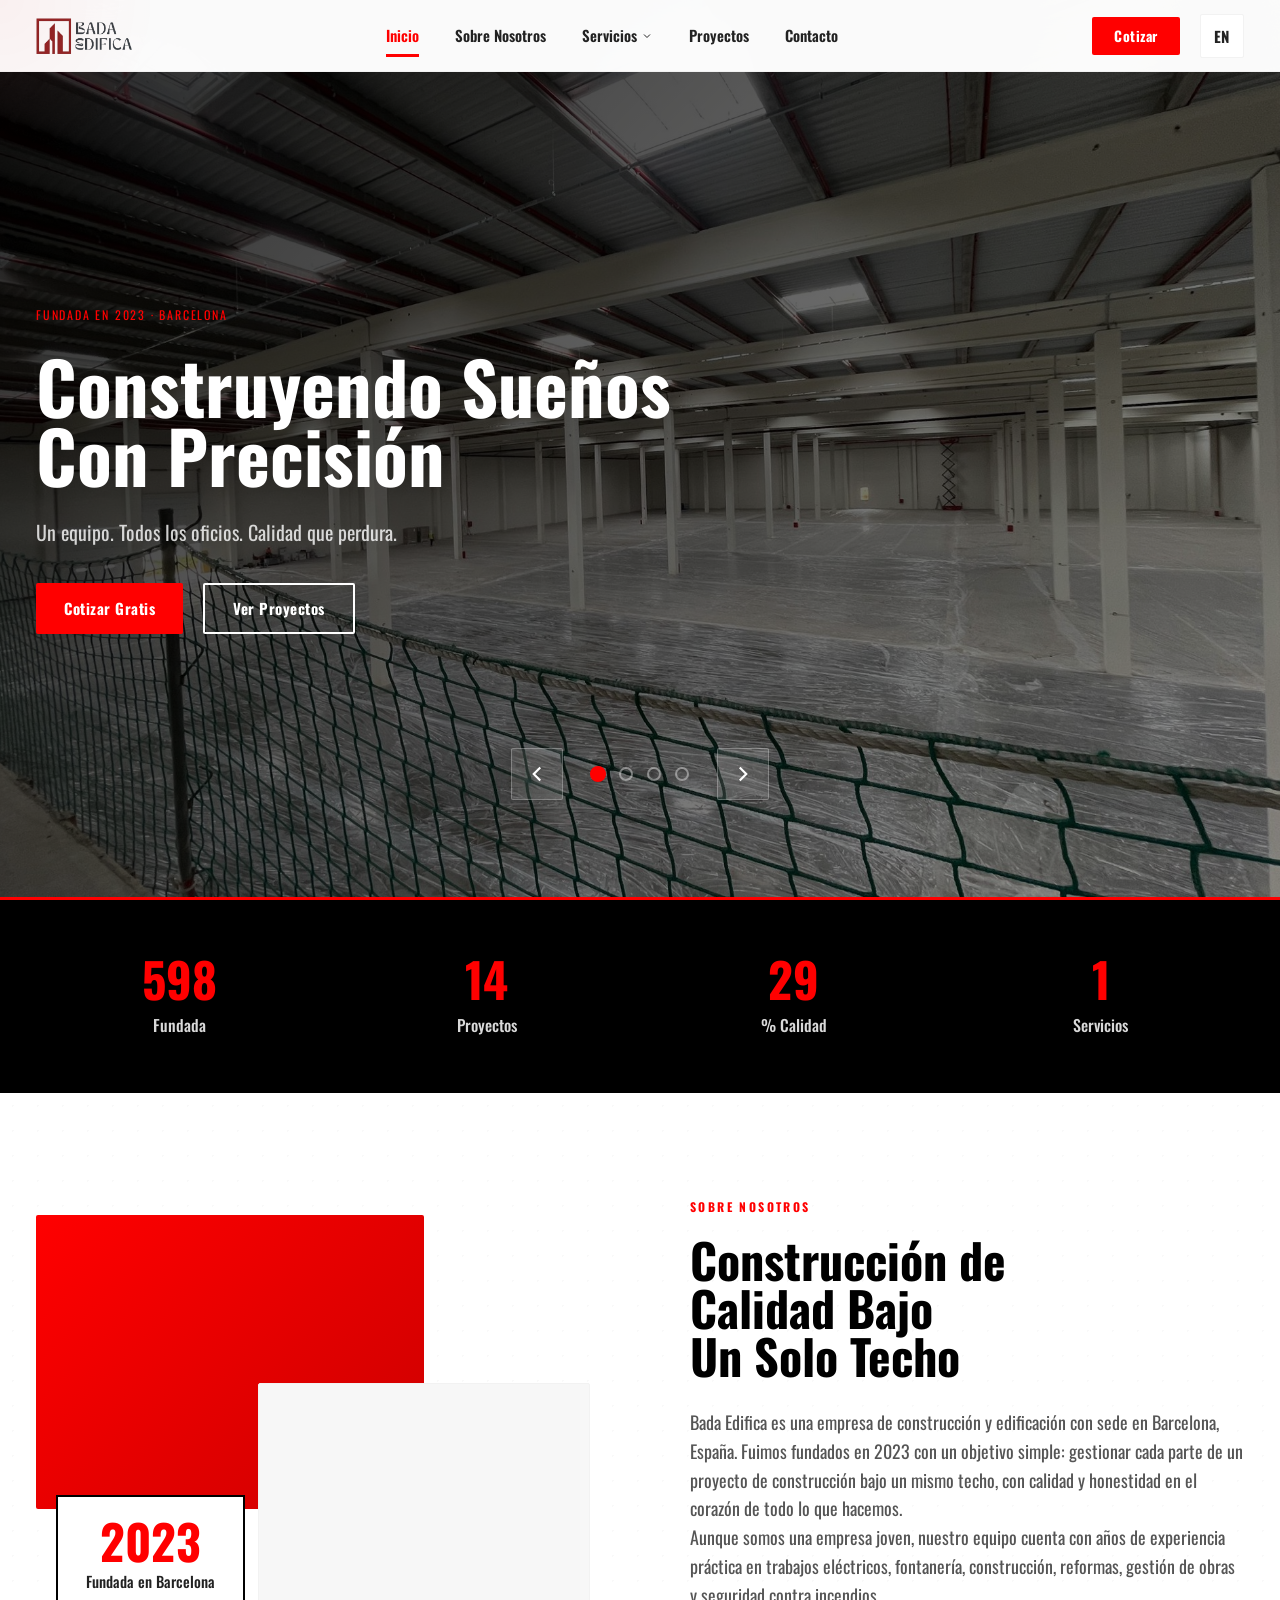
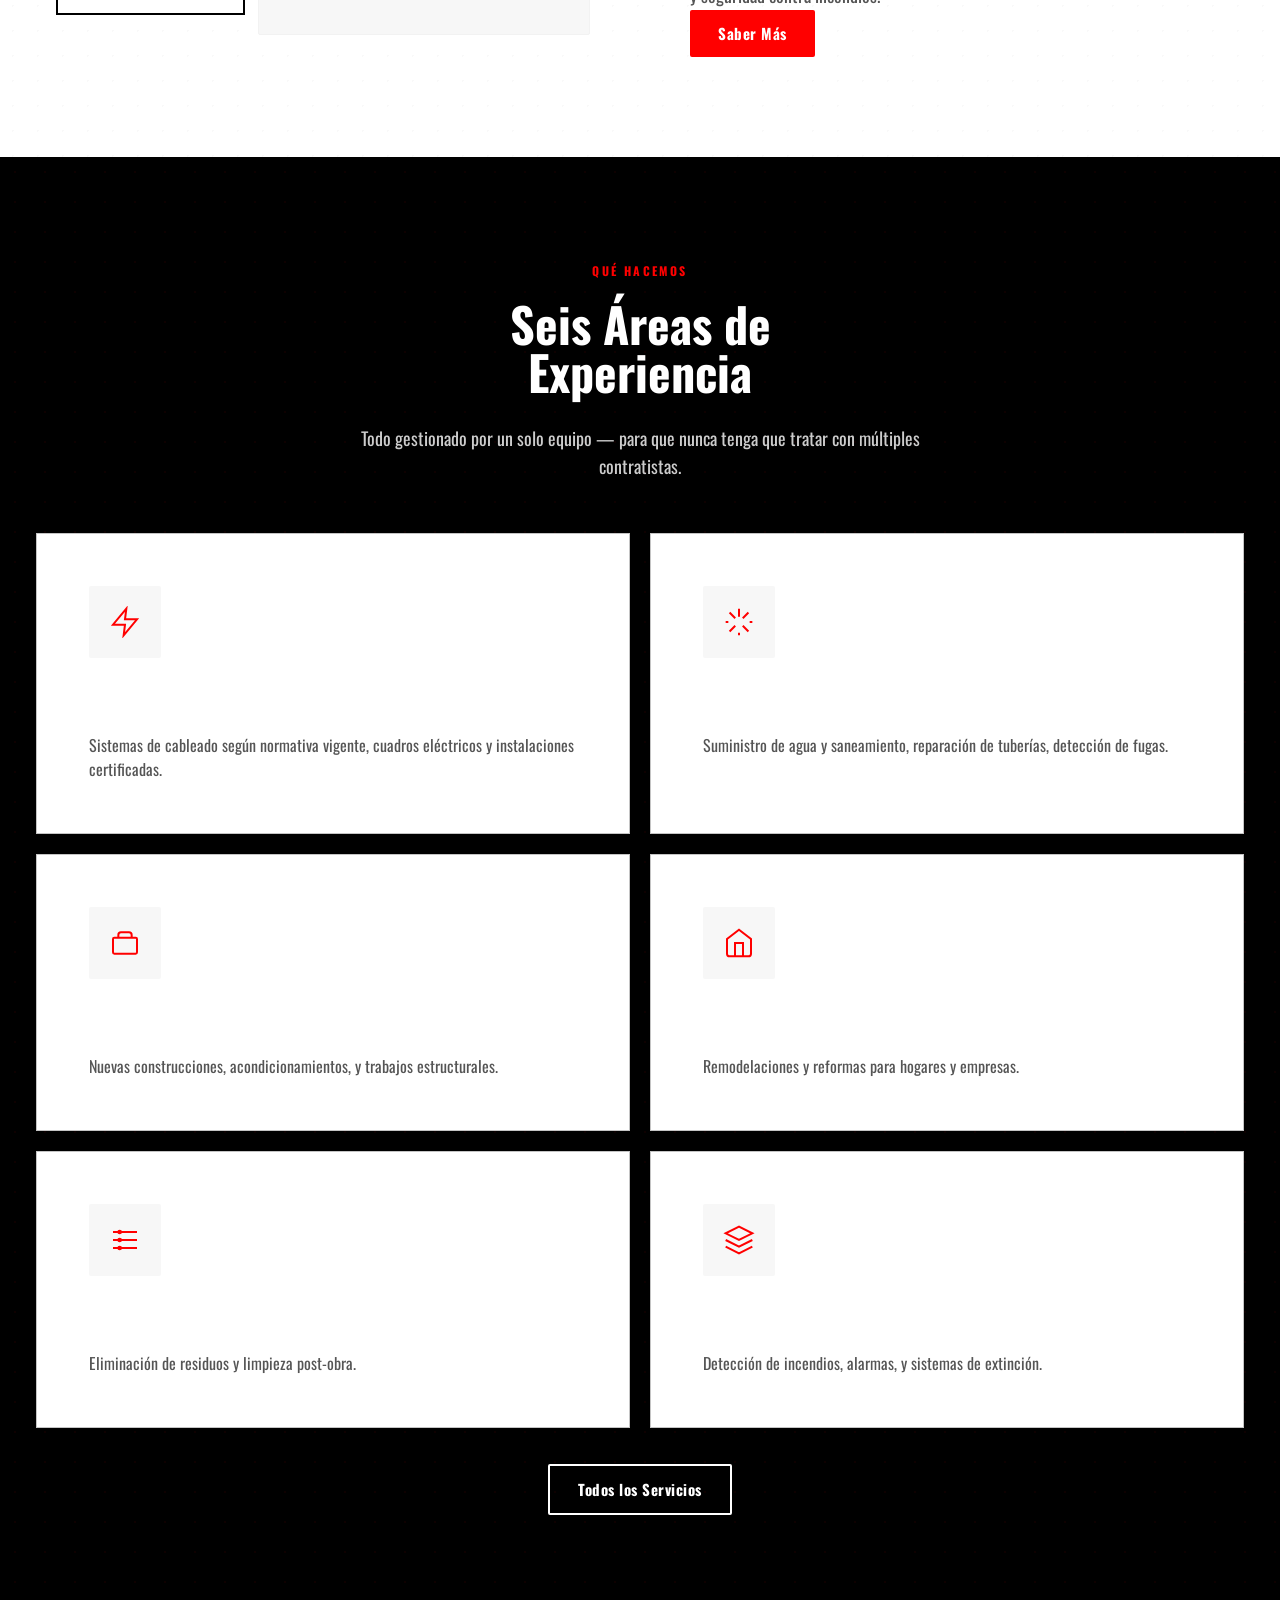
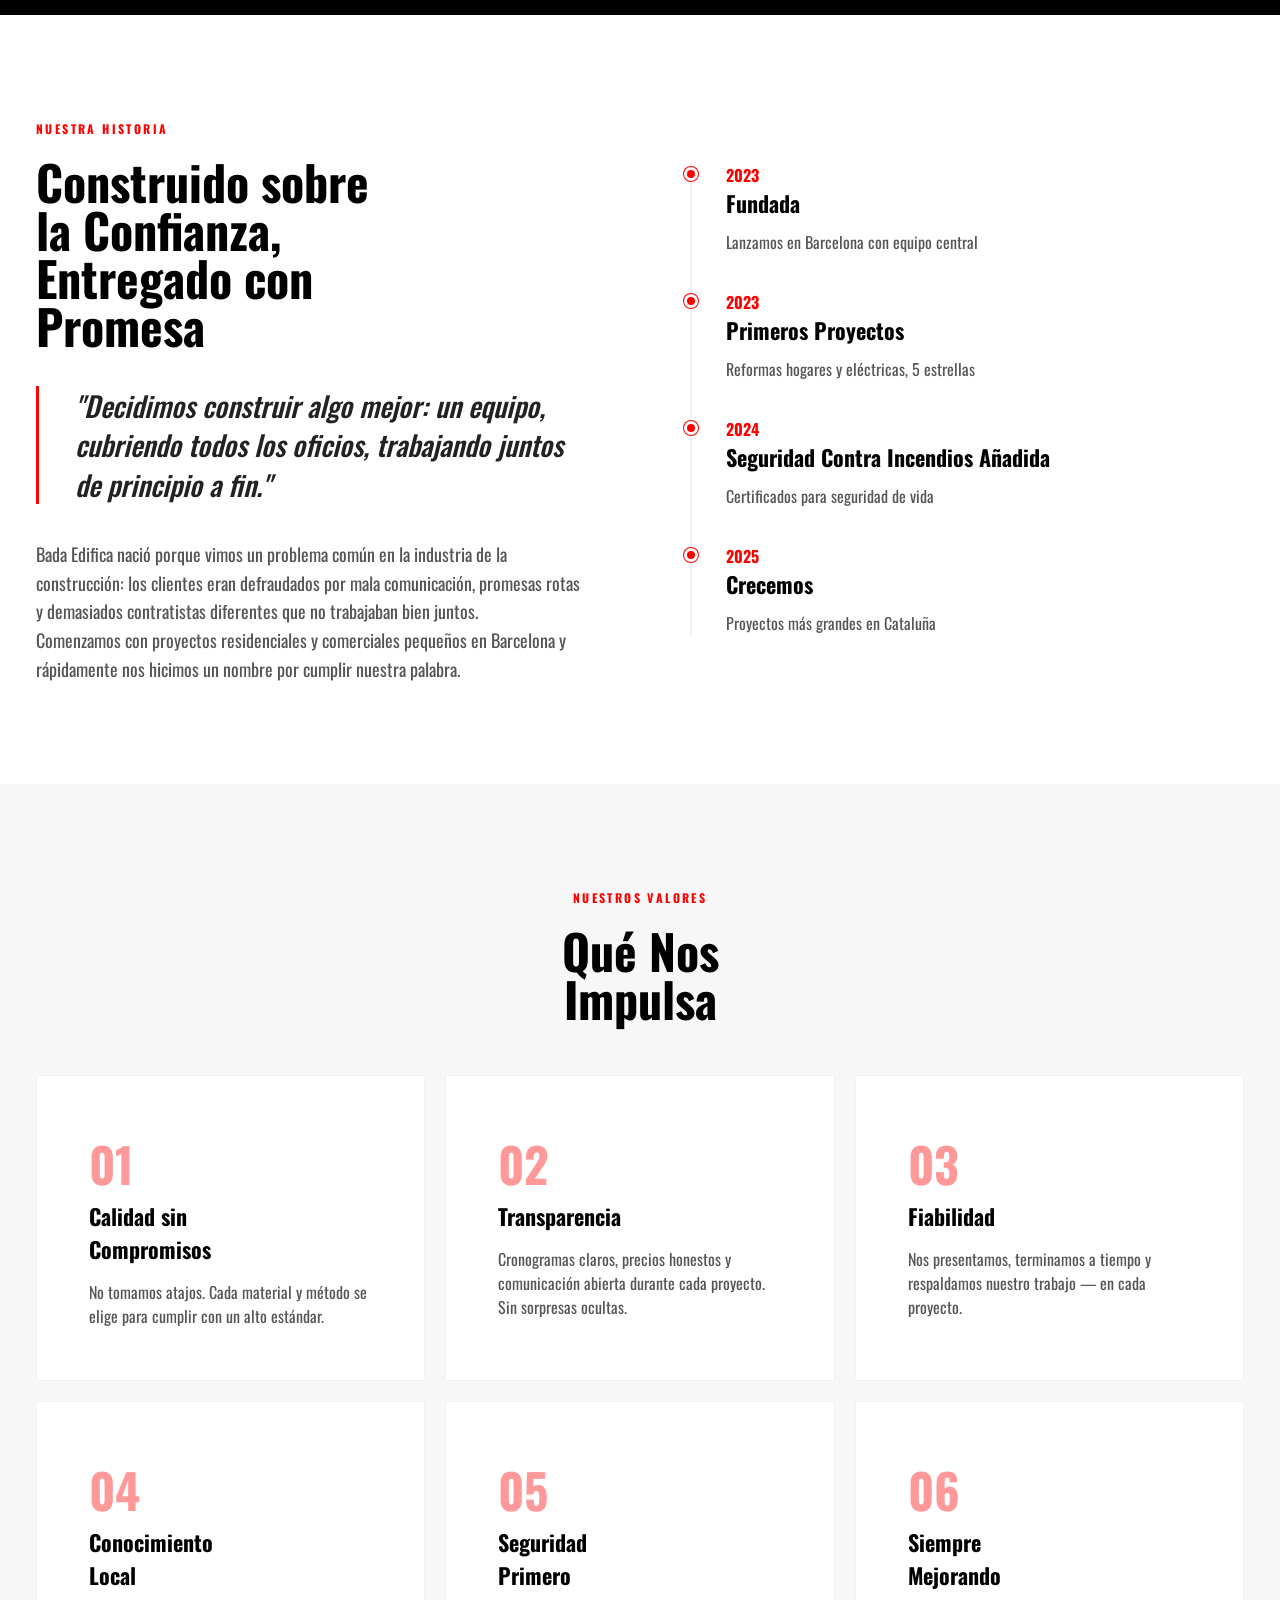
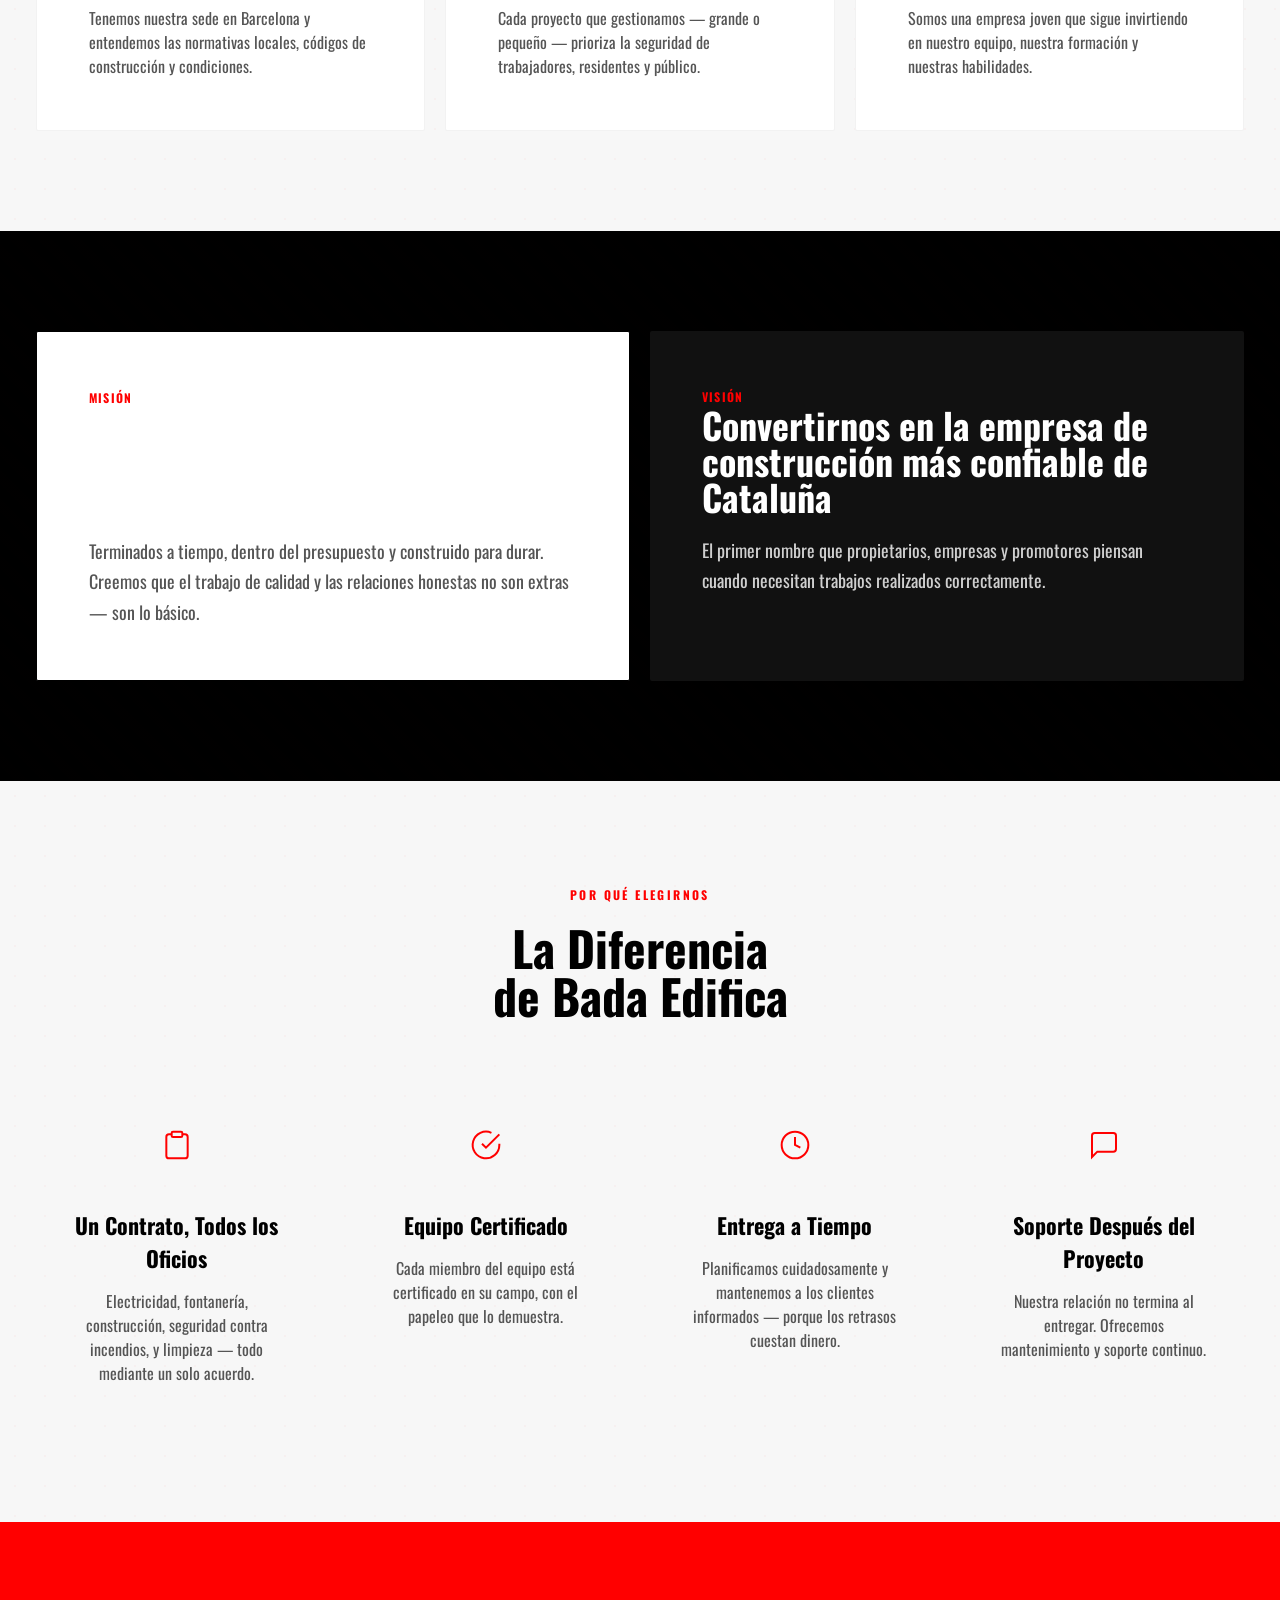
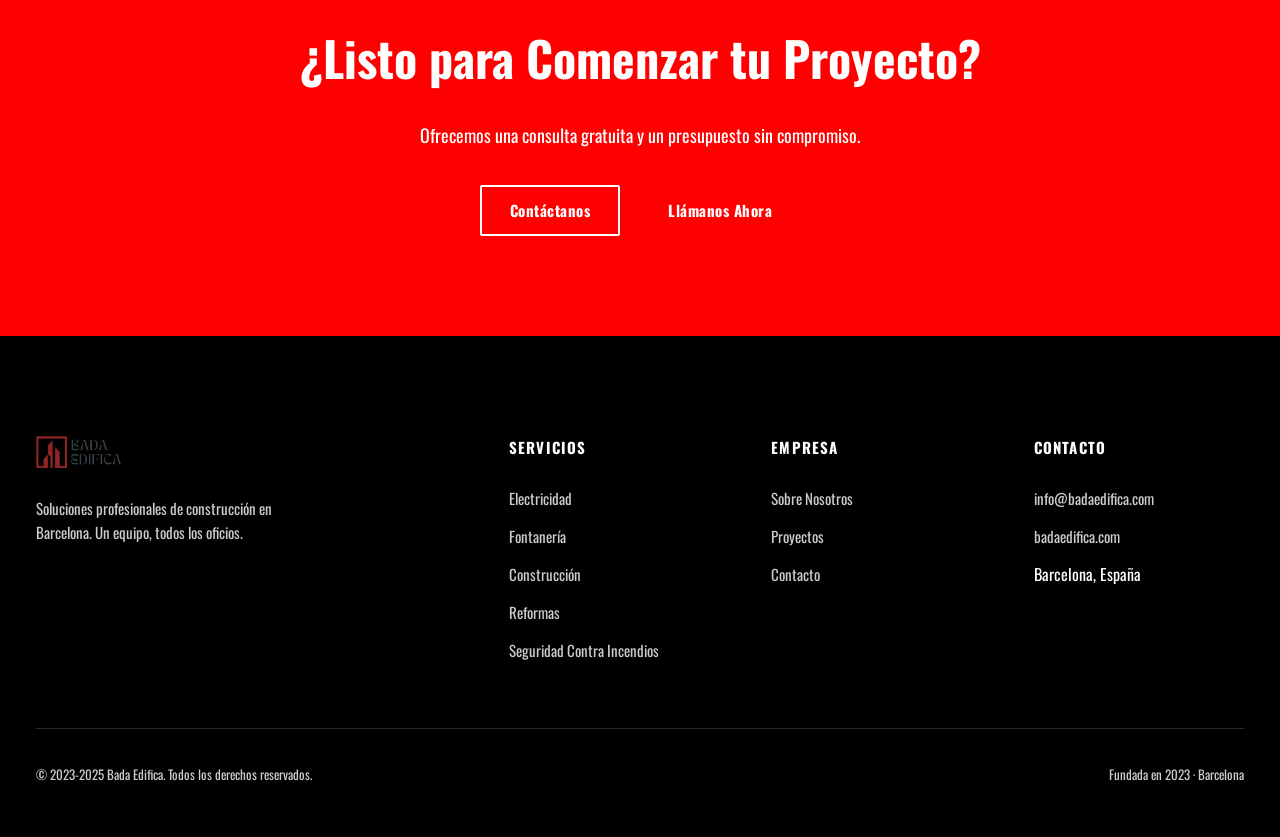
==== commit ac8077c1: "update" ====
--- a/index.html
+++ b/index.html
@@ -9,15 +9,17 @@
     <link rel="preconnect" href="https://fonts.googleapis.com">
     <link rel="preconnect" href="https://fonts.gstatic.com" crossorigin>
     <link href="https://fonts.googleapis.com/css2?family=Oswald:wght@300;400;500;600;700&display=swap" rel="stylesheet">
-    <link rel="icon" href="data:image/svg+xml,<svg xmlns='http://www.w3.org/2000/svg' viewBox='0 0 100 100'><polygon points='50,10 90,90 10,90' fill='%23912526'/></svg>">
+    <link rel="icon" href="data:image/svg+xml,<svg xmlns='http://www.w3.org/2000/svg' viewBox='0 0 100 100'><polygon points='50,10 90,90 10,90' fill='%23ff0000'/></svg>">
     <script src="js/translations.js"></script>
 </head>
 <body>
+    <div id="progressBarTop" class="progress-bar-top"></div>
+    <div id="cursorGlow" class="cursor-glow"></div>
     <!-- Navigation -->
     <nav class="nav" id="nav">
         <div class="nav-container">
             <a href="index.html" class="nav-logo">
-                <img src="public/logo/logo-dark.png" alt="BADA EDIFICA" class="logo-img">
+                <img src="public/logo/logo-dark.png" alt="BADA EDIFICA" class="logo-img" loading="eager">
             </a>
             
             <ul class="nav-links" id="navLinks">
@@ -100,6 +102,7 @@
                 </button>
             </div>
         </div>
+        <div class="nav-backdrop" id="navBackdrop"></div>
     </nav>
 
     <!-- Hero Slider -->
@@ -189,22 +192,22 @@
     </section>
 
     <!-- Stats Bar -->
-    <section class="stats-bar pattern-diagonal">
+    <section class="stats-bar pattern-diagonal section-reveal">
         <div class="container">
             <div class="stats-grid">
-                <div class="stat-item">
+                <div class="stat-item fade-up">
                     <span class="stat-number" data-count="2023">0</span>
                     <span class="stat-label" data-i18n="stats.founded">Fundada</span>
                 </div>
-                <div class="stat-item">
+                <div class="stat-item fade-up stagger-1">
                     <span class="stat-number" data-count="50">0</span>
                     <span class="stat-label" data-i18n="stats.projects">Proyectos</span>
                 </div>
-                <div class="stat-item">
+                <div class="stat-item fade-up stagger-2">
                     <span class="stat-number" data-count="100">0</span>
                     <span class="stat-label" data-i18n="stats.quality">% Calidad</span>
                 </div>
-                <div class="stat-item">
+                <div class="stat-item fade-up stagger-3">
                     <span class="stat-number" data-count="6">0</span>
                     <span class="stat-label" data-i18n="stats.services">Servicios</span>
                 </div>
@@ -213,7 +216,7 @@
     </section>
 
     <!-- About Section -->
-    <section class="section section-pattern-light" id="about">
+    <section class="section section-pattern-light section-reveal" id="about">
         <div class="container">
             <div class="about-grid">
                 <div class="about-visual fade-up">
@@ -227,23 +230,23 @@
                     </div>
                 </div>
                 <div class="about-text fade-up stagger-1">
-                    <span class="section-label" data-i18n="about.label">Sobre Nosotros</span>
-                    <h2 class="section-title" data-i18n="about.title">Construcción de<br>Calidad Bajo<br>Un Solo Techo</h2>
-                    <p class="section-desc" data-i18n="about.desc1">Bada Edifica es una empresa de construcción y edificación con sede en Barcelona, España. Fuimos fundados en 2023 con un objetivo simple: gestionar cada parte de un proyecto de construcción bajo un mismo techo, con calidad y honestidad en el corazón de todo lo que hacemos.</p>
-                    <p class="section-desc" data-i18n="about.desc2">Aunque somos una empresa joven, nuestro equipo cuenta con años de experiencia práctica en trabajos eléctricos, fontanería, construcción, reformas, gestión de obras y seguridad contra incendios.</p>
-                    <a href="about.html" class="btn btn-primary" data-i18n="about.cta">Saber Más</a>
+                    <span class="section-label stagger-1" data-i18n="about.label">Sobre Nosotros</span>
+                    <h2 class="section-title stagger-2" data-i18n="about.title">Construcción de<br>Calidad Bajo<br>Un Solo Techo</h2>
+                    <p class="section-desc stagger-3" data-i18n="about.desc1">Bada Edifica es una empresa de construcción y edificación con sede en Barcelona, España. Fuimos fundados en 2023 con un objetivo simple: gestionar cada parte de un proyecto de construcción bajo un mismo techo, con calidad y honestidad en el corazón de todo lo que hacemos.</p>
+                    <p class="section-desc stagger-3" data-i18n="about.desc2">Aunque somos una empresa joven, nuestro equipo cuenta con años de experiencia práctica en trabajos eléctricos, fontanería, construcción, reformas, gestión de obras y seguridad contra incendios.</p>
+                    <a href="about.html" class="btn btn-primary stagger-4" data-i18n="about.cta">Saber Más</a>
                 </div>
             </div>
         </div>
     </section>
 
     <!-- Services Preview -->
-    <section class="section section--dark pattern-dots" id="services">
+    <section class="section section--dark pattern-dots section-reveal" id="services">
         <div class="container">
             <div class="section-header fade-up">
-                <span class="section-label" data-i18n="services.label">Qué Hacemos</span>
-                <h2 class="section-title" data-i18n="services.title">Seis Áreas de<br>Experiencia</h2>
-                <p class="section-desc" data-i18n="services.desc">Todo gestionado por un solo equipo — para que nunca tenga que tratar con múltiples contratistas.</p>
+                <span class="section-label stagger-1" data-i18n="services.label">Qué Hacemos</span>
+                <h2 class="section-title stagger-2" data-i18n="services.title">Seis Áreas de<br>Experiencia</h2>
+                <p class="section-desc stagger-3" data-i18n="services.desc">Todo gestionado por un solo equipo — para que nunca tenga que tratar con múltiples contratistas.</p>
             </div>
             
             <div class="services-grid">
@@ -320,15 +323,15 @@
     </section>
 
     <!-- Story Section -->
-    <section class="section pattern-grid" id="story">
+    <section class="section pattern-grid section-reveal" id="story">
         <div class="container">
             <div class="story-grid">
                 <div class="story-text fade-up">
-                    <span class="section-label" data-i18n="story.label">Nuestra Historia</span>
-                    <h2 class="section-title" data-i18n="story.title">Construido sobre<br>la Confianza,<br>Entregado con<br>Promesa</h2>
-                    <blockquote class="story-quote" data-i18n="story.quote">"Decidimos construir algo mejor: un equipo, cubriendo todos los oficios, trabajando juntos de principio a fin."</blockquote>
-                    <p class="section-desc" data-i18n="story.desc1">Bada Edifica nació porque vimos un problema común en la industria de la construcción: los clientes eran defraudados por mala comunicación, promesas rotas y demasiados contratistas diferentes que no trabajaban bien juntos.</p>
-                    <p class="section-desc" data-i18n="story.desc2">Comenzamos con proyectos residenciales y comerciales pequeños en Barcelona y rápidamente nos hicimos un nombre por cumplir nuestra palabra.</p>
+                    <span class="section-label stagger-1" data-i18n="story.label">Nuestra Historia</span>
+                    <h2 class="section-title stagger-2" data-i18n="story.title">Construido sobre<br>la Confianza,<br>Entregado con<br>Promesa</h2>
+                    <blockquote class="story-quote stagger-3" data-i18n="story.quote">"Decidimos construir algo mejor: un equipo, cubriendo todos los oficios, trabajando juntos de principio a fin."</blockquote>
+                    <p class="section-desc stagger-4" data-i18n="story.desc1">Bada Edifica nació porque vimos un problema común en la industria de la construcción: los clientes eran defraudados por mala comunicación, promesas rotas y demasiados contratistas diferentes que no trabajaban bien juntos.</p>
+                    <p class="section-desc stagger-5" data-i18n="story.desc2">Comenzamos con proyectos residenciales y comerciales pequeños en Barcelona y rápidamente nos hicimos un nombre por cumplir nuestra palabra.</p>
                 </div>
                 <div class="story-timeline fade-up stagger-1">
                     <div class="timeline">
@@ -363,11 +366,11 @@
     </section>
 
     <!-- Values Section -->
-    <section class="section section--soft pattern-dots" id="values">
+    <section class="section section--soft pattern-dots section-reveal" id="values">
         <div class="container">
             <div class="section-header fade-up">
-                <span class="section-label" data-i18n="values.label">Nuestros Valores</span>
-                <h2 class="section-title" data-i18n="values.title">Qué Nos<br>Impulsa</h2>
+                <span class="section-label stagger-1" data-i18n="values.label">Nuestros Valores</span>
+                <h2 class="section-title stagger-2" data-i18n="values.title">Qué Nos<br>Impulsa</h2>
             </div>
             
             <div class="values-grid">
@@ -406,7 +409,7 @@
     </section>
 
     <!-- Mission Vision -->
-    <section class="section section--dark pattern-diagonal" id="mission">
+    <section class="section section--dark pattern-diagonal section-reveal" id="mission">
         <div class="container">
             <div class="mission-vision-grid">
                 <div class="mv-card mv-card--light fade-up">
@@ -424,11 +427,11 @@
     </section>
 
     <!-- Why Choose Us -->
-    <section class="section section--soft pattern-dots" id="why">
+    <section class="section section--soft pattern-dots section-reveal" id="why">
         <div class="container">
             <div class="section-header fade-up">
-                <span class="section-label" data-i18n="why.label">Por Qué Elegirnos</span>
-                <h2 class="section-title" data-i18n="why.title">La Diferencia<br>de Bada Edifica</h2>
+                <span class="section-label stagger-1" data-i18n="why.label">Por Qué Elegirnos</span>
+                <h2 class="section-title stagger-2" data-i18n="why.title">La Diferencia<br>de Bada Edifica</h2>
             </div>
             
             <div class="why-grid">
@@ -476,7 +479,7 @@
     </section>
 
     <!-- CTA Section -->
-    <section class="cta pattern-grid" id="cta">
+    <section class="cta pattern-grid section-reveal" id="cta">
         <div class="container">
             <h2 class="cta-title fade-up" data-i18n="cta.title">¿Listo para Comenzar tu Proyecto?</h2>
             <p class="cta-desc fade-up stagger-1" data-i18n="cta.desc">Ofrecemos una consulta gratuita y un presupuesto sin compromiso.</p>
@@ -493,7 +496,7 @@
             <div class="footer-grid">
                 <div class="footer-brand">
                     <a href="index.html" class="footer-logo">
-                        <img src="public/logo/logo-white.png" alt="BADA EDIFICA" class="footer-logo-img">
+                        <img src="public/logo/logo-white.png" alt="BADA EDIFICA" class="footer-logo-img" loading="lazy">
                     </a>
                     <p class="footer-desc" data-i18n="footer.desc">Soluciones profesionales de construcción en Barcelona. Un equipo, todos los oficios.</p>
                 </div>
--- a/css/renault-style.css
+++ b/css/renault-style.css
@@ -1,7 +1,7 @@
 :root {
     /* Brand Accent - Bada Edifica Red */
-    --color-primary: #912526;
-    --color-primary-deep: #7a201f;
+    --color-primary: #ff0000;
+    --color-primary-deep: #cc0000;
     --color-on-primary: #ffffff;
     
     /* Surface Colors */
@@ -18,12 +18,12 @@
     /* Text Colors */
     --color-ink: #000000;
     --color-body: #222222;
-    --color-charcoal: #333333;
-    --color-mute: #666666;
-    --color-ash: #8a8a8a;
+    --color-charcoal: #222222;
+    --color-mute: #555555;
+    --color-ash: #777777;
     --color-stone: #c4c4c4;
     --color-on-dark: #ffffff;
-    --color-on-dark-mute: rgba(255,255,255,0.72);
+    --color-on-dark-mute: rgba(255,255,255,0.8);
     
     /* Semantic */
     --color-error: #be6464;
@@ -33,21 +33,21 @@
     --color-link: #0000ee;
     
     /* Typography Scale */
-    --font-display-xl: 56px;
-    --font-display-lg: 42px;
-    --font-display-md: 32px;
-    --font-heading-lg: 24px;
-    --font-heading-md: 20px;
-    --font-heading-sm: 17px;
-    --font-subtitle: 18px;
-    --font-body-lg: 17px;
-    --font-body-md: 15px;
-    --font-body-sm: 14px;
-    --font-button-lg: 15px;
-    --font-button-md: 14px;
-    --font-button-sm: 13px;
-    --font-caption: 12px;
-    --font-overline: 11px;
+    --font-display-xl: 64px;
+    --font-display-lg: 48px;
+    --font-display-md: 36px;
+    --font-heading-lg: 28px;
+    --font-heading-md: 22px;
+    --font-heading-sm: 18px;
+    --font-subtitle: 20px;
+    --font-body-lg: 18px;
+    --font-body-md: 16px;
+    --font-body-sm: 15px;
+    --font-button-lg: 16px;
+    --font-button-md: 15px;
+    --font-button-sm: 14px;
+    --font-caption: 13px;
+    --font-overline: 12px;
     
     /* Spacing */
     --space-xxs: 5px;
@@ -89,7 +89,8 @@
 body {
     font-family: var(--font-primary);
     font-size: var(--font-body-md);
-    line-height: 1.4;
+    font-weight: 400;
+    line-height: 1.5;
     color: var(--color-ink);
     background-color: var(--color-canvas);
     -webkit-font-smoothing: antialiased;
@@ -117,6 +118,33 @@
     cursor: pointer;
     border: none;
     background: none;
+}
+
+::selection {
+    background-color: var(--color-primary);
+    color: var(--color-on-primary);
+}
+
+:focus-visible {
+    outline: 2px solid var(--color-primary);
+    outline-offset: 2px;
+}
+
+::-webkit-scrollbar {
+    width: 8px;
+}
+
+::-webkit-scrollbar-track {
+    background: var(--color-surface-soft);
+}
+
+::-webkit-scrollbar-thumb {
+    background: var(--color-stone);
+    border-radius: var(--rounded-full);
+}
+
+::-webkit-scrollbar-thumb:hover {
+    background: var(--color-ash);
 }
 
 /* ============================================
@@ -137,6 +165,10 @@
 .section--dark {
     background-color: var(--color-surface-dark);
     color: var(--color-on-dark);
+}
+
+.section--dark .section-desc {
+    color: var(--color-on-dark-mute);
 }
 
 .section--soft {
@@ -174,8 +206,8 @@
 /* Grid Pattern */
 .pattern-grid::before {
     background-image: 
-        linear-gradient(to right, rgba(145, 37, 38, 0.1) 1px, transparent 1px),
-        linear-gradient(to bottom, rgba(145, 37, 38, 0.1) 1px, transparent 1px);
+        linear-gradient(to right, rgba(255, 0, 0, 0.1) 1px, transparent 1px),
+        linear-gradient(to bottom, rgba(255, 0, 0, 0.1) 1px, transparent 1px);
     background-size: 40px 40px;
 }
 
@@ -185,8 +217,8 @@
         45deg,
         transparent,
         transparent 10px,
-        rgba(145, 37, 38, 0.05) 10px,
-        rgba(145, 37, 38, 0.05) 20px
+        rgba(255, 0, 0, 0.05) 10px,
+        rgba(255, 0, 0, 0.05) 20px
     );
 }
 
@@ -214,7 +246,7 @@
 
 .section-title {
     font-family: var(--font-display);
-    font-size: clamp(32px, 5vw, var(--font-display-lg));
+    font-size: clamp(36px, 5vw, var(--font-display-lg));
     font-weight: 700;
     line-height: 1;
     margin-bottom: var(--space-lg);
@@ -228,12 +260,14 @@
     letter-spacing: 0.2em;
     color: var(--color-primary);
     margin-bottom: var(--space-md);
+    font-weight: 700;
 }
 
 .section-desc {
     font-size: var(--font-body-lg);
     color: var(--color-mute);
     max-width: 600px;
+    line-height: 1.6;
 }
 
 .section-header {
@@ -348,11 +382,30 @@
     font-size: var(--font-button-md);
     font-weight: 700;
     line-height: 1;
-    letter-spacing: 0.144px;
-    padding: 14px 24px;
+    letter-spacing: 0.5px;
+    padding: 16px 28px;
     border-radius: var(--rounded-xs);
-    transition: all 0.2s ease;
+    transition: all 0.25s ease;
     white-space: nowrap;
+    position: relative;
+    overflow: hidden;
+}
+
+.btn::after {
+    content: '';
+    position: absolute;
+    inset: 0;
+    background: currentColor;
+    opacity: 0;
+    transition: opacity 0.25s ease;
+}
+
+.btn:hover {
+    transform: translateY(-3px);
+}
+
+.btn:active {
+    transform: translateY(-1px);
 }
 
 .btn-primary {
@@ -362,6 +415,7 @@
 
 .btn-primary:hover {
     background-color: var(--color-primary-deep);
+    box-shadow: 0 8px 28px rgba(255, 0, 0, 0.4);
 }
 
 .btn-secondary-dark {
@@ -376,21 +430,23 @@
 .btn-outline-dark {
     background-color: var(--color-canvas);
     color: var(--color-ink);
-    border: 1px solid var(--color-hairline-strong);
+    border: 2px solid var(--color-hairline-strong);
 }
 
 .btn-outline-dark:hover {
     border-color: var(--color-ink);
+    background-color: var(--color-surface-soft);
 }
 
 .btn-outline-light {
-    background-color: var(--color-surface-dark);
+    background-color: transparent;
     color: var(--color-on-dark);
-    border: 1px solid var(--color-on-dark);
+    border: 2px solid var(--color-on-dark);
 }
 
 .btn-outline-light:hover {
     background-color: rgba(255,255,255,0.1);
+    box-shadow: 0 4px 20px rgba(255,255,255,0.15);
 }
 
 .btn-pill {
@@ -437,14 +493,9 @@
 }
 
 .nav.scrolled {
-    height: 60px;
-    box-shadow: 0 2px 20px rgba(0, 0, 0, 0.08);
-}
-
-.nav.scrolled {
     height: 64px;
     border-color: var(--color-hairline);
-    box-shadow: 0 2px 20px rgba(0, 0, 0, 0.08);
+    box-shadow: 0 4px 30px rgba(0, 0, 0, 0.1);
 }
 
 .nav-container {
@@ -502,7 +553,7 @@
 
 .nav-links a {
     font-size: var(--font-button-md);
-    font-weight: 500;
+    font-weight: 600;
     color: var(--color-charcoal);
     padding: var(--space-xs) 0;
     position: relative;
@@ -515,7 +566,7 @@
     bottom: 0;
     left: 0;
     width: 0;
-    height: 2px;
+    height: 3px;
     background-color: var(--color-primary);
     transition: width 0.3s ease;
 }
@@ -537,9 +588,9 @@
 }
 
 .nav-cta {
-    padding: 10px 20px;
+    padding: 12px 22px;
     font-size: var(--font-button-sm);
-    font-weight: 600;
+    font-weight: 700;
 }
 
 .nav-actions {
@@ -548,13 +599,31 @@
     gap: var(--space-md);
 }
 
-.menu-toggle {
-    display: none;
+.lang-toggle {
     width: 44px;
     height: 44px;
+    display: flex;
     align-items: center;
     justify-content: center;
+    font-family: var(--font-primary);
+    font-size: var(--font-button-md);
+    font-weight: 700;
+    color: var(--color-charcoal);
+    border: 1.5px solid var(--color-hairline);
+    border-radius: var(--rounded-xs);
+    background: var(--color-canvas);
+    transition: all 0.25s ease;
     cursor: pointer;
+}
+
+.lang-toggle:hover {
+    border-color: var(--color-primary);
+    color: var(--color-primary);
+    background-color: rgba(255, 0, 0, 0.04);
+}
+
+.lang-toggle:active {
+    transform: scale(0.95);
 }
 
 /* Mega Menu */
@@ -613,14 +682,14 @@
 }
 
 .mega-section h4 {
-    font-size: var(--font-body-sm);
+    font-size: var(--font-body-md);
     font-weight: 700;
     text-transform: uppercase;
     letter-spacing: 0.1em;
     color: var(--color-primary);
     margin-bottom: var(--space-md);
     padding-bottom: var(--space-sm);
-    border-bottom: 1px solid var(--color-hairline);
+    border-bottom: 2px solid var(--color-hairline);
 }
 
 .mega-section a {
@@ -638,7 +707,7 @@
 .mega-title {
     display: block;
     font-size: var(--font-body-md);
-    font-weight: 600;
+    font-weight: 700;
     color: var(--color-ink);
     transition: color 0.2s ease;
 }
@@ -650,7 +719,8 @@
 .mega-desc {
     display: block;
     font-size: var(--font-body-sm);
-    color: var(--color-mute);
+    font-weight: 400;
+    color: var(--color-ash);
     margin-top: 2px;
 }
 
@@ -678,11 +748,6 @@
 
 .mega-cta .btn {
     width: 100%;
-}
-
-.menu-toggle svg {
-    width: 24px;
-    height: 24px;
 }
 
 .menu-toggle {
@@ -691,6 +756,7 @@
     height: 40px;
     align-items: center;
     justify-content: center;
+    cursor: pointer;
 }
 
 .menu-toggle svg {
@@ -718,6 +784,24 @@
     
     .nav-cta {
         display: none;
+    }
+    
+    .nav-backdrop {
+        position: fixed;
+        top: 60px;
+        left: 0;
+        right: 0;
+        bottom: 0;
+        background: rgba(0,0,0,0.5);
+        z-index: 998;
+        opacity: 0;
+        visibility: hidden;
+        transition: all 0.3s ease;
+    }
+    
+    .nav-backdrop.active {
+        opacity: 1;
+        visibility: visible;
     }
     
     .nav-links {
@@ -734,6 +818,7 @@
         transform: translateX(-100%);
         transition: transform 0.3s ease;
         overflow-y: auto;
+        z-index: 999;
     }
     
     .nav-links.active {
@@ -950,13 +1035,13 @@
 }
 
 .slider-arrow {
-    width: 48px;
-    height: 48px;
+    width: 52px;
+    height: 52px;
     display: flex;
     align-items: center;
     justify-content: center;
-    background-color: rgba(255, 255, 255, 0.1);
-    border: 1px solid rgba(255, 255, 255, 0.2);
+    background-color: rgba(255, 255, 255, 0.12);
+    border: 1.5px solid rgba(255, 255, 255, 0.25);
     border-radius: var(--rounded-xs);
     color: var(--color-on-dark);
     cursor: pointer;
@@ -966,6 +1051,12 @@
 .slider-arrow:hover {
     background-color: rgba(255, 255, 255, 0.2);
     border-color: var(--color-primary);
+    transform: scale(1.05);
+}
+
+.slider-arrow svg {
+    width: 26px;
+    height: 26px;
 }
 
 .slider-dots {
@@ -974,11 +1065,11 @@
 }
 
 .dot {
-    width: 12px;
-    height: 12px;
+    width: 14px;
+    height: 14px;
     padding: 0;
     background-color: transparent;
-    border: 1px solid rgba(255, 255, 255, 0.4);
+    border: 2px solid rgba(255, 255, 255, 0.4);
     border-radius: var(--rounded-full);
     cursor: pointer;
     transition: all 0.3s ease;
@@ -994,6 +1085,7 @@
 .dot.active {
     background-color: var(--color-primary);
     border-color: var(--color-primary);
+    transform: scale(1.15);
 }
 
 .dot:not(.active):hover {
@@ -1058,7 +1150,7 @@
 .stats-bar {
     background-color: var(--color-surface-dark);
     color: var(--color-on-dark);
-    padding: var(--space-lg) 0;
+    padding: var(--space-xl) 0;
     position: relative;
     z-index: 5;
     margin-top: -1px;
@@ -1077,115 +1169,21 @@
 
 .stats-bar .stat-number {
     display: block;
-    font-size: var(--font-display-md);
-    font-weight: 700;
-    color: var(--color-on-dark);
+    font-size: var(--font-display-lg);
+    font-weight: 700;
+    color: var(--color-primary);
+    line-height: 1;
 }
 
 .stats-bar .stat-label {
     display: block;
-    font-size: var(--font-body-sm);
-    color: var(--color-on-dark-mute);
-    margin-top: var(--space-xxs);
-}
-    position: relative;
-    min-height: 100vh;
-    display: flex;
-    align-items: center;
-    background-color: var(--color-surface-dark);
-    overflow: hidden;
-}
-
-.hero-content {
-    position: relative;
-    z-index: 2;
-    max-width: var(--container-max);
-    margin: 0 auto;
-    padding: 120px var(--space-xl) var(--space-section);
-    width: 100%;
-}
-
-.hero-title {
-    font-size: clamp(40px, 8vw, var(--font-display-xl));
-    font-weight: 700;
-    line-height: 0.95;
+    font-size: var(--font-body-md);
+    font-weight: 500;
     color: var(--color-on-dark);
-    margin-bottom: var(--space-lg);
-    opacity: 0;
-    transform: translateY(40px);
-    animation: heroFadeIn 0.8s ease forwards;
-}
-
-.hero-subtitle {
-    font-size: var(--font-subtitle);
-    color: var(--color-on-dark-mute);
-    max-width: 600px;
-    margin-bottom: var(--space-xl);
-    opacity: 0;
-    transform: translateY(40px);
-    animation: heroFadeIn 0.8s ease 0.2s forwards;
-}
-
-.hero-buttons {
-    display: flex;
-    gap: var(--space-md);
-    flex-wrap: wrap;
-    opacity: 0;
-    transform: translateY(40px);
-    animation: heroFadeIn 0.8s ease 0.4s forwards;
-}
-
-.hero-visual {
-    position: absolute;
-    top: 0;
-    right: 0;
-    bottom: 0;
-    width: 50%;
-    opacity: 0;
-    animation: heroFadeIn 1s ease 0.6s forwards;
-}
-
-.hero-visual img {
-    width: 100%;
-    height: 100%;
-    object-fit: cover;
-}
-
-.hero-grid {
-    display: grid;
-    grid-template-columns: repeat(4, 1fr);
-    gap: var(--space-md);
-    margin-top: var(--space-section);
-    opacity: 0;
-    transform: translateY(40px);
-    animation: heroFadeIn 0.8s ease 0.6s forwards;
-}
-
-.hero-stat {
-    text-align: center;
-    padding: var(--space-lg);
-    background-color: var(--color-surface-deep);
-    border-radius: var(--rounded-xs);
-}
-
-.hero-stat-number {
-    font-size: var(--font-display-lg);
-    font-weight: 700;
-    color: var(--color-on-dark);
-}
-
-.hero-stat-label {
-    font-size: var(--font-body-sm);
-    color: var(--color-on-dark-mute);
-    margin-top: var(--space-xxs);
-}
-
-@keyframes heroFadeIn {
-    to {
-        opacity: 1;
-        transform: translateY(0);
-    }
-}
+    margin-top: var(--space-xs);
+    opacity: 0.85;
+}
+
 
 /* ============================================
    PROMO TILES
@@ -1201,20 +1199,21 @@
     border-radius: var(--rounded-none);
     position: relative;
     overflow: hidden;
-    min-height: 280px;
+    min-height: 300px;
     display: flex;
     flex-direction: column;
     justify-content: flex-end;
-    transition: transform 0.3s ease;
+    transition: transform 0.4s ease, box-shadow 0.4s ease;
 }
 
 .promo-tile:hover {
-    transform: translateY(-4px);
+    transform: translateY(-6px);
+    box-shadow: 0 20px 56px rgba(0, 0, 0, 0.12);
 }
 
 .promo-tile-light {
     background-color: var(--color-canvas);
-    border: 1px solid var(--color-hairline-strong);
+    border: 1.5px solid var(--color-hairline-strong);
 }
 
 .promo-tile-dark {
@@ -1234,8 +1233,9 @@
 }
 
 .promo-tile-desc {
-    font-size: var(--font-body-md);
-    opacity: 0.8;
+    font-size: var(--font-body-lg);
+    opacity: 0.85;
+    line-height: 1.5;
 }
 
 /* ============================================
@@ -1248,6 +1248,69 @@
     align-items: center;
 }
 
+.about-visual {
+    position: relative;
+}
+
+.about-image-stack {
+    position: relative;
+    width: 100%;
+    height: 420px;
+}
+
+.about-img {
+    position: absolute;
+    border-radius: var(--rounded-xs);
+}
+
+.about-img-1 {
+    top: 0;
+    left: 0;
+    width: 70%;
+    height: 70%;
+    background: linear-gradient(135deg, var(--color-primary) 0%, var(--color-primary-deep) 100%);
+}
+
+.about-img-2 {
+    bottom: 0;
+    right: 0;
+    width: 60%;
+    height: 60%;
+    background-color: var(--color-surface-soft);
+    border: 1px solid var(--color-hairline);
+}
+
+.about-badge {
+    position: absolute;
+    bottom: 20px;
+    left: 20px;
+    background-color: var(--color-canvas);
+    border: 2px solid var(--color-hairline-strong);
+    padding: var(--space-md) var(--space-lg);
+    text-align: center;
+    z-index: 2;
+}
+
+.badge-year {
+    display: block;
+    font-size: var(--font-display-lg);
+    font-weight: 700;
+    color: var(--color-primary);
+    line-height: 1;
+}
+
+.badge-text {
+    display: block;
+    font-size: var(--font-body-sm);
+    font-weight: 500;
+    color: var(--color-charcoal);
+    margin-top: var(--space-xxs);
+}
+
+.about-text {
+    max-width: 560px;
+}
+
 .about-image {
     aspect-ratio: 4/3;
     background-color: var(--color-surface-soft);
@@ -1292,14 +1355,31 @@
     max-width: 560px;
 }
 
+.story-text {
+    max-width: 560px;
+}
+
+.story-timeline {
+    max-width: 480px;
+}
+
 .story-quote {
-    font-size: var(--font-heading-md);
-    font-weight: 400;
+    font-size: var(--font-heading-lg);
+    font-weight: 500;
     font-style: italic;
     color: var(--color-charcoal);
-    padding-left: var(--space-lg);
+    padding-left: var(--space-xl);
     border-left: 3px solid var(--color-primary);
     margin: var(--space-xl) 0;
+    line-height: 1.4;
+}
+
+.section--dark .story-quote {
+    color: var(--color-on-dark);
+}
+
+.section--dark .story-quote::before {
+    color: var(--color-primary);
 }
 
 /* ============================================
@@ -1331,18 +1411,19 @@
 
 .timeline-dot {
     position: absolute;
-    left: calc(-1 * var(--space-xl) - 5px);
+    left: calc(-1 * var(--space-xl) - 6px);
     top: 4px;
-    width: 11px;
-    height: 11px;
+    width: 14px;
+    height: 14px;
     background-color: var(--color-primary);
     border-radius: var(--rounded-full);
-    border: 2px solid var(--color-canvas);
+    border: 3px solid var(--color-canvas);
+    box-shadow: 0 0 0 1px var(--color-primary);
 }
 
 .timeline-year {
     font-family: var(--font-display);
-    font-size: var(--font-body-sm);
+    font-size: var(--font-body-md);
     font-weight: 700;
     color: var(--color-primary);
     margin-bottom: var(--space-xs);
@@ -1358,29 +1439,9 @@
 .timeline-desc {
     color: var(--color-mute);
     font-size: var(--font-body-md);
-}
-    top: 4px;
-    width: 9px;
-    height: 9px;
-    background-color: var(--color-primary);
-    border-radius: var(--rounded-full);
-}
-
-.timeline-year {
-    font-size: var(--font-heading-sm);
-    font-weight: 700;
-    color: var(--color-primary);
-    margin-bottom: var(--space-xs);
-}
-
-.timeline-title {
-    font-size: var(--font-heading-md);
-    margin-bottom: var(--space-xs);
-}
-
-.timeline-desc {
-    color: var(--color-mute);
-}
+    line-height: 1.5;
+}
+
 
 /* ============================================
    SERVICES
@@ -1392,9 +1453,9 @@
 }
 
 .service-card {
-    padding: var(--space-xl);
+    padding: var(--space-xxl);
     background-color: var(--color-canvas);
-    border: 1px solid var(--color-hairline);
+    border: 1.5px solid var(--color-stone);
     border-radius: var(--rounded-none);
     transition: all 0.3s ease;
 }
@@ -1402,12 +1463,20 @@
 .service-card:hover {
     border-color: var(--color-primary);
     transform: translateY(-8px);
-    box-shadow: 0 10px 40px rgba(0, 0, 0, 0.1);
+    box-shadow: 0 20px 56px rgba(0, 0, 0, 0.14);
+}
+
+.service-card:hover .service-icon {
+    background-color: var(--color-primary);
+}
+
+.service-card:hover .service-icon svg {
+    color: var(--color-on-primary);
 }
 
 .service-icon {
-    width: 64px;
-    height: 64px;
+    width: 72px;
+    height: 72px;
     display: flex;
     align-items: center;
     justify-content: center;
@@ -1417,19 +1486,21 @@
 }
 
 .service-icon svg {
-    width: 28px;
-    height: 28px;
+    width: 32px;
+    height: 32px;
     color: var(--color-primary);
 }
 
 .service-title {
     font-size: var(--font-heading-md);
+    font-weight: 700;
     margin-bottom: var(--space-sm);
 }
 
 .service-desc {
     color: var(--color-mute);
-    font-size: var(--font-body-sm);
+    font-size: var(--font-body-md);
+    line-height: 1.5;
 }
 
 /* ============================================
@@ -1442,33 +1513,38 @@
 }
 
 .value-card {
-    padding: var(--space-xl);
-    background-color: var(--color-surface-soft);
+    padding: var(--space-xxl);
+    background-color: var(--color-canvas);
+    border: 1.5px solid var(--color-hairline);
     border-radius: var(--rounded-xs);
     transition: all 0.3s ease;
 }
 
 .value-card:hover {
-    background-color: var(--color-surface-soft);
-    transform: translateY(-2px);
+    background-color: var(--color-canvas);
+    border-color: var(--color-primary);
+    transform: translateY(-6px);
+    box-shadow: 0 16px 48px rgba(0, 0, 0, 0.1);
 }
 
 .value-number {
     font-size: var(--font-display-lg);
     font-weight: 700;
     color: var(--color-primary);
-    opacity: 0.3;
+    opacity: 0.4;
     margin-bottom: var(--space-md);
 }
 
 .value-title {
     font-size: var(--font-heading-md);
+    font-weight: 700;
     margin-bottom: var(--space-sm);
 }
 
 .value-desc {
     color: var(--color-mute);
-    font-size: var(--font-body-sm);
+    font-size: var(--font-body-md);
+    line-height: 1.5;
 }
 
 /* ============================================
@@ -1482,24 +1558,25 @@
 
 .mv-card {
     padding: var(--space-xxl);
-    border-radius: var(--rounded-none);
+    border-radius: var(--rounded-xs);
 }
 
 .mv-card--light {
     background-color: var(--color-canvas);
-    border: 1px solid var(--color-hairline-strong);
+    border: 1.5px solid var(--color-hairline-strong);
 }
 
 .mv-card--dark {
-    background-color: var(--color-surface-dark);
+    background-color: var(--color-surface-deep);
     color: var(--color-on-dark);
 }
 
 .mv-label {
     font-size: var(--font-overline);
     text-transform: uppercase;
-    letter-spacing: 0.08em;
+    letter-spacing: 0.1em;
     margin-bottom: var(--space-md);
+    font-weight: 700;
 }
 
 .mv-card--light .mv-label {
@@ -1511,13 +1588,16 @@
 }
 
 .mv-title {
-    font-size: var(--font-heading-lg);
+    font-size: var(--font-display-md);
+    font-weight: 700;
     margin-bottom: var(--space-md);
+    line-height: 1;
 }
 
 .mv-desc {
     color: var(--color-mute);
-    line-height: 1.6;
+    font-size: var(--font-body-lg);
+    line-height: 1.7;
 }
 
 .mv-card--dark .mv-desc {
@@ -1536,33 +1616,54 @@
 .why-item {
     text-align: center;
     padding: var(--space-xl);
+    border: 1.5px solid transparent;
+    border-radius: var(--rounded-xs);
+    transition: all 0.3s ease;
+}
+
+.why-item:hover {
+    border-color: var(--color-primary);
+    transform: translateY(-6px);
+    box-shadow: 0 16px 48px rgba(0, 0, 0, 0.08);
+}
+
+.why-item:hover .why-icon {
+    background-color: var(--color-primary);
+}
+
+.why-item:hover .why-icon svg {
+    color: var(--color-on-primary);
 }
 
 .why-icon {
-    width: 64px;
-    height: 64px;
+    width: 72px;
+    height: 72px;
     display: flex;
     align-items: center;
     justify-content: center;
     background-color: var(--color-surface-soft);
     border-radius: var(--rounded-xs);
     margin: 0 auto var(--space-lg);
+    transition: all 0.3s ease;
 }
 
 .why-icon svg {
     width: 32px;
     height: 32px;
     color: var(--color-primary);
+    transition: color 0.3s ease;
 }
 
 .why-title {
     font-size: var(--font-heading-md);
+    font-weight: 700;
     margin-bottom: var(--space-sm);
 }
 
 .why-desc {
     color: var(--color-mute);
-    font-size: var(--font-body-sm);
+    font-size: var(--font-body-md);
+    line-height: 1.5;
 }
 
 /* ============================================
@@ -1573,10 +1674,19 @@
     color: var(--color-on-primary);
     text-align: center;
     padding: var(--space-section) 0;
+    position: relative;
+    overflow: hidden;
+}
+
+.cta.pattern-grid::before {
+    background-image: radial-gradient(circle, rgba(255,255,255,0.08) 1px, transparent 1px);
+    background-size: 30px 30px;
+    opacity: 1;
 }
 
 .cta-title {
-    font-size: var(--font-display-md);
+    font-size: var(--font-display-lg);
+    font-weight: 700;
     margin-bottom: var(--space-lg);
 }
 
@@ -1600,7 +1710,72 @@
 .footer {
     background-color: var(--color-surface-dark);
     color: var(--color-on-dark);
-    padding: var(--space-section) 0 var(--space-xl);
+    padding: var(--space-section) 0 var(--space-xxl);
+}
+
+.footer-grid {
+    display: grid;
+    grid-template-columns: 2fr 1fr 1fr 1fr;
+    gap: var(--space-xxl);
+    margin-bottom: var(--space-xxl);
+}
+
+.footer-brand {
+    max-width: 300px;
+}
+
+.footer-logo {
+    display: flex;
+    align-items: center;
+    gap: var(--space-sm);
+    font-size: var(--font-heading-sm);
+    font-weight: 700;
+    margin-bottom: var(--space-lg);
+}
+
+.footer-logo-img {
+    height: 36px;
+    width: auto;
+}
+
+.footer-desc {
+    color: var(--color-on-dark-mute);
+    font-size: var(--font-body-md);
+    line-height: 1.7;
+}
+
+.footer-title {
+    font-size: var(--font-button-md);
+    font-weight: 700;
+    margin-bottom: var(--space-lg);
+    text-transform: uppercase;
+    letter-spacing: 0.1em;
+    color: var(--color-on-dark);
+}
+
+.footer-links li {
+    margin-bottom: var(--space-sm);
+}
+
+.footer-links a {
+    color: var(--color-on-dark-mute);
+    font-size: var(--font-body-md);
+    font-weight: 400;
+    transition: color 0.2s ease;
+}
+
+.footer-links a:hover {
+    color: var(--color-on-dark);
+}
+
+.footer-bottom {
+    padding-top: var(--space-xl);
+    border-top: 1px solid var(--color-divider-dark);
+    display: flex;
+    justify-content: space-between;
+    align-items: center;
+    font-size: var(--font-body-sm);
+    color: var(--color-on-dark-mute);
 }
 
 .footer-grid {
@@ -1690,7 +1865,7 @@
     left: 0;
     right: 0;
     bottom: 0;
-    background: linear-gradient(135deg, rgba(145, 37, 38, 0.3) 0%, transparent 60%);
+    background: linear-gradient(135deg, rgba(255, 0, 0, 0.35) 0%, transparent 60%);
 }
 
 .page-header .container {
@@ -1706,11 +1881,12 @@
     letter-spacing: 0.2em;
     color: var(--color-primary);
     margin-bottom: var(--space-lg);
+    font-weight: 700;
 }
 
 .page-title {
     font-family: var(--font-display);
-    font-size: clamp(36px, 7vw, var(--font-display-lg));
+    font-size: clamp(40px, 8vw, var(--font-display-lg));
     font-weight: 700;
     line-height: 1;
     margin-bottom: var(--space-lg);
@@ -1721,6 +1897,7 @@
     color: var(--color-on-dark-mute);
     max-width: 600px;
     margin: 0 auto;
+    line-height: 1.6;
 }
 
 /* ============================================
@@ -1770,47 +1947,15 @@
     font-weight: 500;
 }
 
-.form-group {
-    margin-bottom: var(--space-lg);
-}
-
-.form-label {
-    display: block;
-    font-size: var(--font-body-sm);
-    font-weight: 600;
-    margin-bottom: var(--space-xs);
-}
-
-.form-input,
-.form-textarea {
-    width: 100%;
-    padding: var(--space-sm) var(--space-md);
-    font-family: inherit;
-    font-size: var(--font-body-md);
-    border: none;
-    border-bottom: 1px solid var(--color-hairline-strong);
-    background-color: var(--color-canvas);
-    transition: border-color 0.2s ease;
-}
-
-.form-input:focus,
-.form-textarea:focus {
-    outline: none;
-    border-color: var(--color-primary);
-}
-
-.form-textarea {
-    min-height: 120px;
-    resize: vertical;
-}
-
 /* ============================================
-   ANIMATIONS
+   ANIMATIONS — Live, Scroll, Interactive
 ============================================ */
+
+/* -- Scroll Reveal Classes -- */
 .fade-up {
     opacity: 0;
     transform: translateY(30px);
-    transition: all 0.6s ease;
+    transition: opacity 0.6s ease, transform 0.6s ease;
 }
 
 .fade-up.visible {
@@ -1818,12 +1963,277 @@
     transform: translateY(0);
 }
 
+.fade-left {
+    opacity: 0;
+    transform: translateX(-40px);
+    transition: opacity 0.6s ease, transform 0.6s ease;
+}
+
+.fade-left.visible {
+    opacity: 1;
+    transform: translateX(0);
+}
+
+.fade-right {
+    opacity: 0;
+    transform: translateX(40px);
+    transition: opacity 0.6s ease, transform 0.6s ease;
+}
+
+.fade-right.visible {
+    opacity: 1;
+    transform: translateX(0);
+}
+
+.scale-in {
+    opacity: 0;
+    transform: scale(0.85);
+    transition: opacity 0.6s ease, transform 0.6s ease;
+}
+
+.scale-in.visible {
+    opacity: 1;
+    transform: scale(1);
+}
+
+.zoom-in {
+    opacity: 0;
+    transform: scale(1.15);
+    transition: opacity 0.8s ease, transform 0.8s ease;
+}
+
+.zoom-in.visible {
+    opacity: 1;
+    transform: scale(1);
+}
+
+/* Stagger delays for scroll animations */
 .stagger-1 { transition-delay: 0.1s; }
 .stagger-2 { transition-delay: 0.2s; }
 .stagger-3 { transition-delay: 0.3s; }
 .stagger-4 { transition-delay: 0.4s; }
 .stagger-5 { transition-delay: 0.5s; }
 .stagger-6 { transition-delay: 0.6s; }
+.stagger-7 { transition-delay: 0.7s; }
+.stagger-8 { transition-delay: 0.8s; }
+
+/* Section entrance */
+.section-reveal {
+    opacity: 0;
+    transform: translateY(40px);
+    transition: opacity 0.8s ease, transform 0.8s ease;
+}
+
+.section-reveal.visible {
+    opacity: 1;
+    transform: translateY(0);
+}
+
+/* -- Live Ambient Keyframes -- */
+@keyframes float {
+    0%, 100% { transform: translateY(0); }
+    50% { transform: translateY(-10px); }
+}
+
+@keyframes float-reverse {
+    0%, 100% { transform: translateY(0); }
+    50% { transform: translateY(10px); }
+}
+
+@keyframes pulse-glow {
+    0%, 100% { box-shadow: 0 0 0 0 rgba(255, 0, 0, 0.3); }
+    50% { box-shadow: 0 0 0 14px rgba(255, 0, 0, 0); }
+}
+
+@keyframes breathe {
+    0%, 100% { transform: scale(1); }
+    50% { transform: scale(1.06); }
+}
+
+@keyframes shimmer {
+    0% { transform: translateX(-100%) skewX(-15deg); }
+    100% { transform: translateX(300%) skewX(-15deg); }
+}
+
+@keyframes spin-slow {
+    0% { transform: rotate(0deg); }
+    100% { transform: rotate(360deg); }
+}
+
+@keyframes count-appear {
+    0% { opacity: 0; transform: translateY(10px); }
+    100% { opacity: 1; transform: translateY(0); }
+}
+
+/* Live utility classes */
+.live-float { animation: float 4s ease-in-out infinite; }
+.live-float-reverse { animation: float-reverse 5s ease-in-out infinite; }
+.live-pulse { animation: pulse-glow 2s ease-in-out infinite; }
+.live-breathe { animation: breathe 3s ease-in-out infinite; }
+.live-shimmer { animation: shimmer 3s ease-in-out infinite; pointer-events: none; }
+.live-spin-slow { animation: spin-slow 10s linear infinite; }
+
+/* -- Interactive Effects -- */
+
+/* Button click ripple */
+.btn .ripple {
+    position: absolute;
+    border-radius: 50%;
+    background: rgba(255, 255, 255, 0.35);
+    transform: scale(0);
+    animation: ripple-anim 0.6s ease-out;
+    pointer-events: none;
+}
+
+.btn-primary .ripple {
+    background: rgba(255, 255, 255, 0.4);
+}
+
+.btn-outline-light .ripple {
+    background: rgba(255, 255, 255, 0.2);
+}
+
+.btn-outline-dark .ripple,
+.btn-pill .ripple {
+    background: rgba(255, 0, 0, 0.15);
+}
+
+@keyframes ripple-anim {
+    to { transform: scale(4); opacity: 0; }
+}
+
+/* Card 3D tilt on hover */
+.tilt-card {
+    transition: transform 0.3s ease, box-shadow 0.3s ease;
+    will-change: transform;
+}
+
+/* Hover lift */
+.hover-lift {
+    transition: transform 0.3s ease, box-shadow 0.3s ease;
+}
+
+.hover-lift:hover {
+    transform: translateY(-6px) !important;
+    box-shadow: 0 16px 48px rgba(0, 0, 0, 0.12) !important;
+}
+
+/* Hover accent glow ring */
+.hover-glow-ring {
+    position: relative;
+    transition: all 0.3s ease;
+}
+
+.hover-glow-ring::after {
+    content: '';
+    position: absolute;
+    inset: -2px;
+    border-radius: inherit;
+    opacity: 0;
+    transition: opacity 0.3s ease;
+    border: 1px solid var(--color-primary);
+    box-shadow: 0 0 24px rgba(255, 0, 0, 0.25);
+    pointer-events: none;
+}
+
+.hover-glow-ring:hover::after {
+    opacity: 1;
+}
+
+/* -- Global Animation Elements -- */
+
+/* Reading progress bar */
+.progress-bar-top {
+    position: fixed;
+    top: 0;
+    left: 0;
+    height: 3px;
+    background: linear-gradient(90deg, var(--color-primary), #ff6b5a);
+    z-index: 1001;
+    width: 0;
+    transition: width 0.1s linear;
+    pointer-events: none;
+}
+
+/* Subtle cursor glow */
+.cursor-glow {
+    position: fixed;
+    width: 320px;
+    height: 320px;
+    border-radius: 50%;
+    background: radial-gradient(circle, rgba(255, 0, 0, 0.04) 0%, transparent 70%);
+    pointer-events: none;
+    z-index: 9999;
+    transform: translate(-50%, -50%);
+    will-change: left, top;
+    display: none;
+}
+
+/* Hero slide slow zoom on activate */
+.slide-bg {
+    transform: scale(1);
+    transition: transform 8s ease, background-position-y 0.1s linear;
+}
+
+.slide.active .slide-bg {
+    transform: scale(1.06);
+}
+
+/* Decorative elements */
+.about-img-1.live-float {
+    animation-duration: 6s;
+}
+
+.stat-number.stat-animate {
+    display: inline-block;
+    animation: count-appear 0.4s ease forwards;
+}
+
+/* Content staggered entrance on page load */
+.content-stagger > * {
+    opacity: 0;
+    transform: translateY(20px);
+    animation: fade-in-up 0.5s ease forwards;
+}
+
+.content-stagger > *:nth-child(1) { animation-delay: 0.1s; }
+.content-stagger > *:nth-child(2) { animation-delay: 0.2s; }
+.content-stagger > *:nth-child(3) { animation-delay: 0.3s; }
+.content-stagger > *:nth-child(4) { animation-delay: 0.4s; }
+.content-stagger > *:nth-child(5) { animation-delay: 0.5s; }
+.content-stagger > *:nth-child(6) { animation-delay: 0.6s; }
+
+@keyframes fade-in-up {
+    0% { opacity: 0; transform: translateY(20px); }
+    100% { opacity: 1; transform: translateY(0); }
+}
+
+/* Dark mode glow accent lines */
+.accent-line {
+    width: 40px;
+    height: 3px;
+    background: var(--color-primary);
+    margin-bottom: var(--space-md);
+}
+
+.accent-line.live-pulse {
+    animation-duration: 3s;
+}
+
+/* Pulse accent dot for stats/features */
+.accent-dot {
+    display: inline-block;
+    width: 6px;
+    height: 6px;
+    background: var(--color-primary);
+    border-radius: 50%;
+    margin-right: 6px;
+    vertical-align: middle;
+}
+
+.accent-dot.live-pulse {
+    animation-duration: 1.5s;
+}
 
 /* ============================================
    RESPONSIVE
@@ -1836,58 +2246,9 @@
     .slide-content {
         padding: 120px var(--space-lg) var(--space-xl);
     }
-}
-
-@media (max-width: 767px) {
-    :root {
-        --space-section: 60px;
-    }
-    
-    .nav {
-        height: 60px;
-    }
-    
-    .logo-img {
-        height: 28px;
-    }
-    
-    .display-xl {
-        font-size: 40px;
-    }
-    
-    .display-lg {
-        font-size: 32px;
-    }
-}
-    
-    .slide-content {
-        padding: 120px var(--space-lg) var(--space-xl);
-    }
-    
-    .promo-grid {
-        grid-template-columns: 1fr;
-    }
-    
-    .about-grid,
-    .story-grid {
-        grid-template-columns: 1fr;
-    }
-    
-    .services-grid,
-    .values-grid {
-        grid-template-columns: repeat(2, 1fr);
-    }
-    
-    .why-grid {
-        grid-template-columns: repeat(2, 1fr);
-    }
-    
-    .footer-grid {
-        grid-template-columns: repeat(2, 1fr);
-    }
-    
-    .contact-grid {
-        grid-template-columns: 1fr;
+    
+    .slider-controls {
+        bottom: 80px;
     }
 }
 
@@ -1898,10 +2259,6 @@
         --space-lg: 20px;
     }
     
-    .nav {
-        height: 60px;
-    }
-    
     .logo-img {
         height: 26px;
     }
@@ -1912,6 +2269,12 @@
     
     .display-lg {
         font-size: 32px;
+    }
+    
+    .about-grid,
+    .story-grid {
+        grid-template-columns: 1fr;
+        gap: var(--space-xl);
     }
     
     .services-grid,
@@ -1925,6 +2288,31 @@
         grid-template-columns: repeat(2, 1fr);
     }
     
+    .slide-content {
+        padding: 100px var(--space-md) var(--space-lg);
+    }
+    
+    .slide-title {
+        font-size: clamp(32px, 10vw, 48px);
+    }
+    
+    .slide-desc {
+        font-size: var(--font-body-lg);
+    }
+    
+    .slider-controls {
+        bottom: 60px;
+    }
+    
+    .slider-arrow {
+        width: 40px;
+        height: 40px;
+    }
+    
+    .stats-bar .stats-grid {
+        grid-template-columns: repeat(2, 1fr);
+    }
+    
     .footer-grid {
         grid-template-columns: 1fr;
     }
@@ -1948,37 +2336,6 @@
     .btn {
         width: 100%;
     }
-}
-
-/* ===== PAGE HEADER ===== */
-.page-header {
-    background-color: var(--color-surface-dark);
-    color: var(--color-on-dark);
-    padding: 140px 0 var(--space-section);
-    text-align: center;
-}
-
-.page-label {
-    display: inline-block;
-    font-size: var(--font-overline);
-    text-transform: uppercase;
-    letter-spacing: 0.15em;
-    color: var(--color-primary);
-    margin-bottom: var(--space-md);
-}
-
-.page-title {
-    font-size: clamp(32px, 6vw, var(--font-display-md));
-    font-weight: 700;
-    line-height: 0.95;
-    margin-bottom: var(--space-md);
-}
-
-.page-desc {
-    font-size: var(--font-body-lg);
-    color: var(--color-on-dark-mute);
-    max-width: 600px;
-    margin: 0 auto;
 }
 
 /* ===== STORY PAGE ===== */
@@ -2024,7 +2381,7 @@
 .service-card-large {
     padding: var(--space-xxl);
     background-color: var(--color-canvas);
-    border: 1px solid var(--color-hairline);
+    border: 1.5px solid var(--color-stone);
     border-radius: var(--rounded-xs);
     transition: all 0.3s ease;
     display: grid;
@@ -2035,12 +2392,13 @@
 
 .service-card-large:hover {
     border-color: var(--color-primary);
-    transform: translateY(-4px);
+    transform: translateY(-6px);
+    box-shadow: 0 20px 56px rgba(0, 0, 0, 0.12);
 }
 
 .service-card-icon {
-    width: 80px;
-    height: 80px;
+    width: 88px;
+    height: 88px;
     display: flex;
     align-items: center;
     justify-content: center;
@@ -2049,6 +2407,8 @@
 }
 
 .service-card-icon svg {
+    width: 40px;
+    height: 40px;
     color: var(--color-primary);
 }
 
@@ -2058,7 +2418,7 @@
 
 .service-number {
     display: block;
-    font-size: var(--font-caption);
+    font-size: var(--font-body-md);
     font-weight: 700;
     color: var(--color-primary);
     margin-bottom: var(--space-sm);
@@ -2072,6 +2432,8 @@
 
 .service-card-desc {
     color: var(--color-mute);
+    font-size: var(--font-body-lg);
+    line-height: 1.6;
     margin-bottom: var(--space-md);
 }
 
@@ -2082,10 +2444,11 @@
 }
 
 .service-list li {
-    font-size: var(--font-body-sm);
-    padding: var(--space-xxs) var(--space-sm);
+    font-size: var(--font-body-md);
+    padding: var(--space-xs) var(--space-sm);
     background-color: var(--color-surface-soft);
     border-radius: var(--rounded-xs);
+    border: 1px solid var(--color-hairline);
 }
 
 /* ===== PROJECT CARDS ===== */
@@ -2097,7 +2460,7 @@
 
 .project-card {
     background-color: var(--color-canvas);
-    border: 1px solid var(--color-hairline);
+    border: 1.5px solid var(--color-hairline);
     border-radius: var(--rounded-xs);
     overflow: hidden;
     transition: all 0.3s ease;
@@ -2105,25 +2468,29 @@
 
 .project-card:hover {
     border-color: var(--color-primary);
-    transform: translateY(-4px);
+    transform: translateY(-8px);
+    box-shadow: 0 20px 56px rgba(0, 0, 0, 0.12);
+}
+
+.project-card:hover .project-image img {
+    transform: scale(1.08);
 }
 
 .project-image {
     aspect-ratio: 4/3;
     background-color: var(--color-surface-soft);
-}
-
-.project-placeholder {
+    overflow: hidden;
+}
+
+.project-image img {
     width: 100%;
     height: 100%;
-    display: flex;
-    align-items: center;
-    justify-content: center;
-    color: var(--color-ash);
+    object-fit: cover;
+    transition: transform 0.6s ease;
 }
 
 .project-info {
-    padding: var(--space-lg);
+    padding: var(--space-xl);
 }
 
 .project-category {
@@ -2144,50 +2511,83 @@
 
 .project-desc {
     color: var(--color-mute);
+    font-size: var(--font-body-md);
+    line-height: 1.5;
+}
+
+.project-card:hover {
+    border-color: var(--color-primary);
+    transform: translateY(-6px);
+    box-shadow: 0 12px 40px rgba(0, 0, 0, 0.1);
+}
+
+.project-card:hover .project-image img {
+    transform: scale(1.05);
+}
+
+.project-image {
+    aspect-ratio: 4/3;
+    background-color: var(--color-surface-soft);
+    overflow: hidden;
+}
+
+.project-image img {
+    width: 100%;
+    height: 100%;
+    object-fit: cover;
+    transition: transform 0.5s ease;
+}
+
+.project-placeholder {
+    width: 100%;
+    height: 100%;
+    display: flex;
+    align-items: center;
+    justify-content: center;
+    color: var(--color-ash);
+}
+
+.project-info {
+    padding: var(--space-lg);
+}
+
+.project-category {
+    display: inline-block;
+    font-size: var(--font-caption);
+    font-weight: 700;
+    text-transform: uppercase;
+    letter-spacing: 0.08em;
+    color: var(--color-primary);
+    margin-bottom: var(--space-xs);
+}
+
+.project-title {
+    font-size: var(--font-heading-md);
+    font-weight: 700;
+    margin-bottom: var(--space-xs);
+}
+
+.project-desc {
+    color: var(--color-mute);
     font-size: var(--font-body-sm);
 }
 
-/* ===== STATS BANNER ===== */
-.stats-banner {
-    background-color: var(--color-primary);
-    color: var(--color-on-primary);
-    padding: var(--space-section) 0;
-}
-
-.stats-grid {
-    display: grid;
-    grid-template-columns: repeat(4, 1fr);
-    gap: var(--space-lg);
-    text-align: center;
-}
-
-.stat-item {
-    padding: var(--space-lg);
-}
-
-.stat-number {
-    display: block;
-    font-size: var(--font-display-lg);
-    font-weight: 700;
-    line-height: 1;
-}
-
-.stat-label {
-    display: block;
-    font-size: var(--font-body-sm);
-    opacity: 0.9;
-    margin-top: var(--space-xs);
-}
-
 /* ===== CONTACT PAGE ===== */
+.contact-info-wrapper {
+    max-width: 520px;
+}
+
 .contact-heading {
-    font-size: var(--font-heading-lg);
+    font-size: var(--font-display-md);
+    font-weight: 700;
     margin-bottom: var(--space-md);
 }
 
 .contact-desc {
     color: var(--color-mute);
+    font-size: var(--font-body-lg);
     margin-bottom: var(--space-xl);
+    line-height: 1.6;
 }
 
 .contact-items {
@@ -2203,30 +2603,36 @@
 }
 
 .contact-icon {
-    width: 48px;
-    height: 48px;
+    width: 56px;
+    height: 56px;
     display: flex;
     align-items: center;
     justify-content: center;
     background-color: var(--color-surface-soft);
     border-radius: var(--rounded-xs);
     flex-shrink: 0;
+    border: 1.5px solid var(--color-hairline);
 }
 
 .contact-icon svg {
     color: var(--color-primary);
+    width: 24px;
+    height: 24px;
 }
 
 .contact-label {
     display: block;
-    font-size: var(--font-caption);
-    color: var(--color-mute);
+    font-size: var(--font-body-sm);
+    font-weight: 700;
+    color: var(--color-charcoal);
     margin-bottom: var(--space-xxs);
+    text-transform: uppercase;
+    letter-spacing: 0.05em;
 }
 
 .contact-value {
     display: block;
-    font-size: var(--font-body-md);
+    font-size: var(--font-body-lg);
     font-weight: 500;
 }
 
@@ -2241,37 +2647,65 @@
 }
 
 .form-group {
-    margin-bottom: var(--space-lg);
+    margin-bottom: var(--space-xl);
 }
 
 .form-label {
     display: block;
-    font-size: var(--font-body-sm);
+    font-size: var(--font-body-md);
     font-weight: 600;
     margin-bottom: var(--space-xs);
+    color: var(--color-charcoal);
 }
 
 .form-input,
 .form-textarea {
     width: 100%;
-    padding: var(--space-sm) var(--space-md);
+    padding: var(--space-sm) 0;
     font-family: inherit;
-    font-size: var(--font-body-md);
+    font-size: var(--font-body-lg);
     border: none;
-    border-bottom: 1px solid var(--color-hairline-strong);
-    background-color: var(--color-canvas);
-    transition: border-color 0.2s ease;
+    border-bottom: 2px solid var(--color-stone);
+    background-color: transparent;
+    transition: border-color 0.25s ease, padding 0.25s ease;
+    color: var(--color-ink);
+}
+
+.form-input:hover,
+.form-textarea:hover {
+    border-color: var(--color-ash);
 }
 
 .form-input:focus,
 .form-textarea:focus {
     outline: none;
     border-color: var(--color-primary);
+    padding-bottom: var(--space-sm);
 }
 
 .form-textarea {
     min-height: 120px;
     resize: vertical;
+}
+
+select.form-input {
+    appearance: none;
+    background-image: url("data:image/svg+xml,%3Csvg xmlns='http://www.w3.org/2000/svg' width='12' height='12' viewBox='0 0 24 24' fill='none' stroke='%23555' stroke-width='2'%3E%3Cpolyline points='6 9 12 15 18 9'/%3E%3C/svg%3E");
+    background-repeat: no-repeat;
+    background-position: right 0 center;
+    padding-right: var(--space-lg);
+    cursor: pointer;
+}
+
+select.form-input:focus {
+    background-image: url("data:image/svg+xml,%3Csvg xmlns='http://www.w3.org/2000/svg' width='12' height='12' viewBox='0 0 24 24' fill='none' stroke='%23ff0000' stroke-width='2'%3E%3Cpolyline points='6 9 12 15 18 9'/%3E%3C/svg%3E");
+}
+
+.contact-form .btn {
+    width: 100%;
+    padding: 18px 28px;
+    font-size: var(--font-button-lg);
+    font-weight: 700;
 }
 
 /* ===== MAP PLACEHOLDER ===== */
@@ -2316,6 +2750,16 @@
 
 /* ===== RESPONSIVE ===== */
 @media (max-width: 1023px) {
+    .about-grid,
+    .story-grid {
+        grid-template-columns: 1fr;
+        gap: var(--space-xl);
+    }
+    
+    .about-image-stack {
+        height: 300px;
+    }
+    
     .services-grid {
         grid-template-columns: 1fr;
     }
@@ -2334,11 +2778,16 @@
         height: 32px;
     }
     
+    .values-grid {
+        grid-template-columns: repeat(2, 1fr);
+    }
+    
     .projects-grid {
         grid-template-columns: repeat(2, 1fr);
     }
     
-    .stats-grid {
+    .stats-grid,
+    .stats-bar .stats-grid {
         grid-template-columns: repeat(2, 1fr);
     }
     
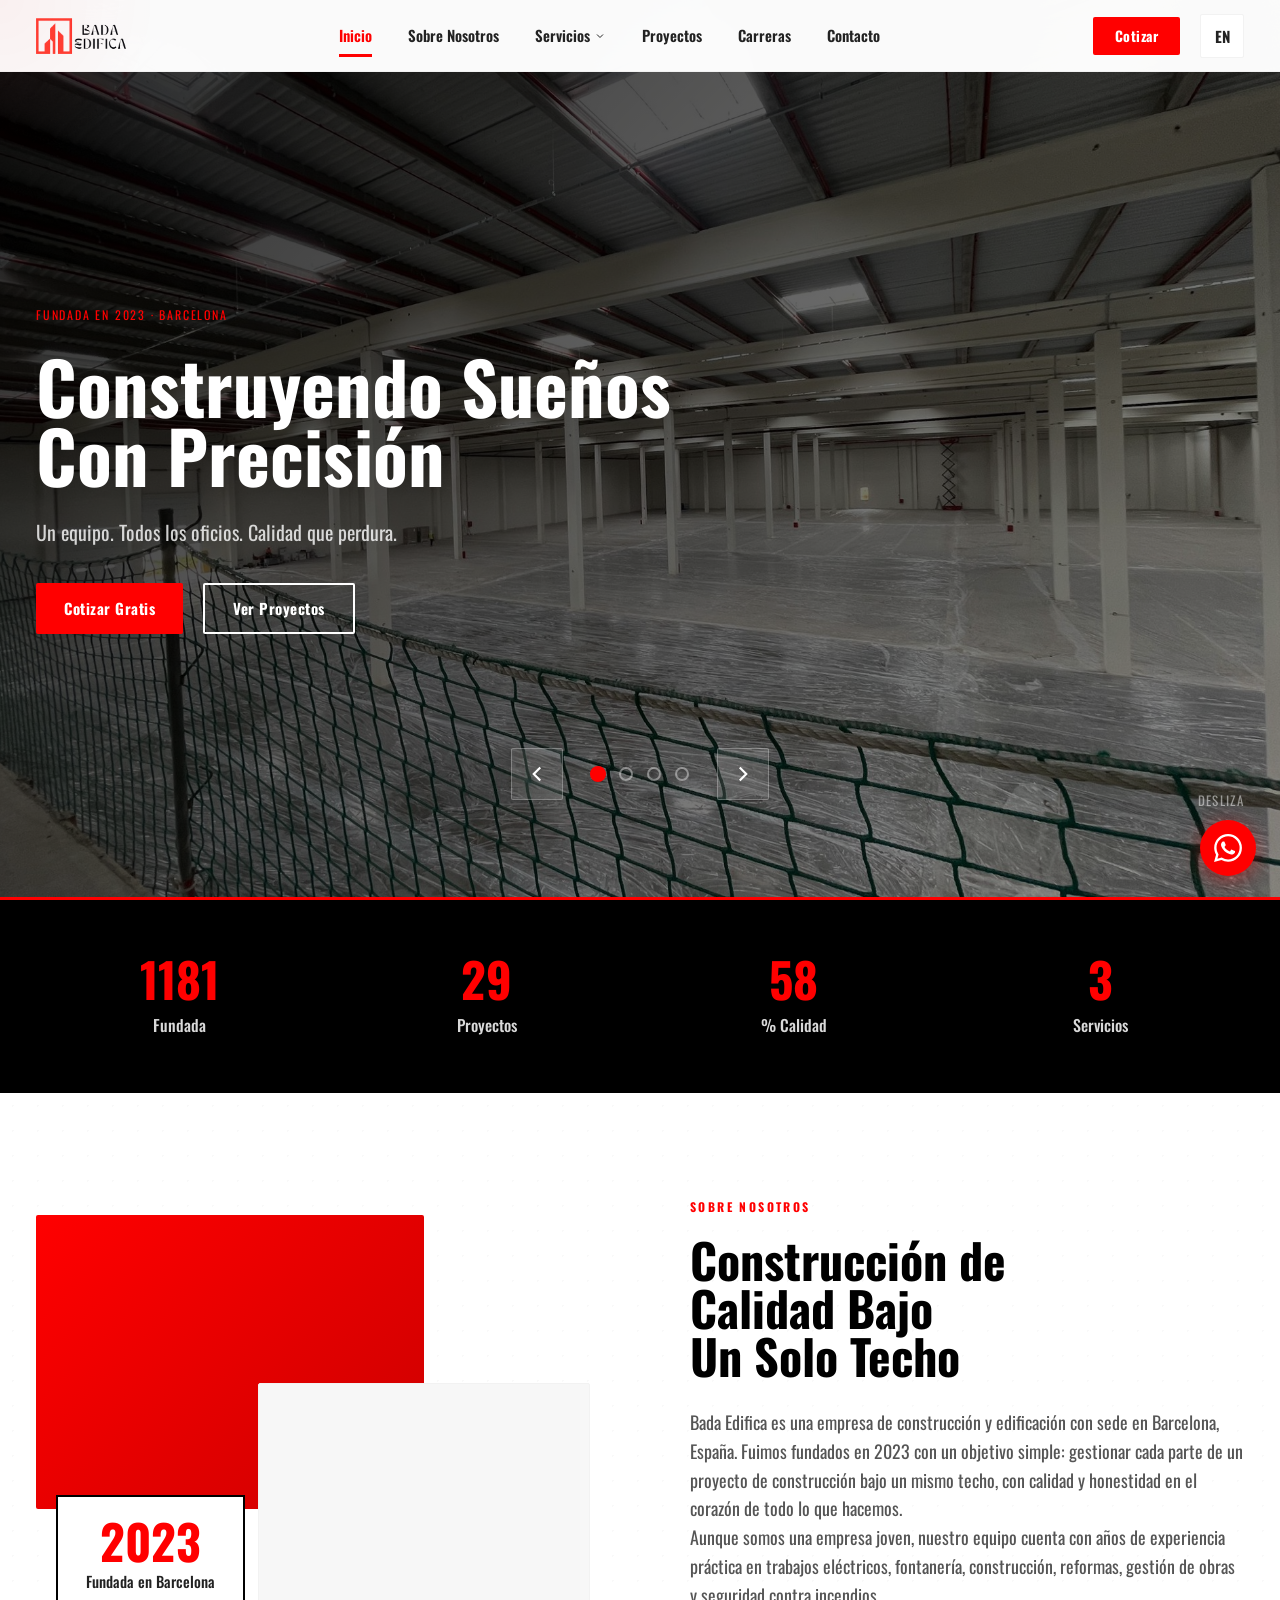
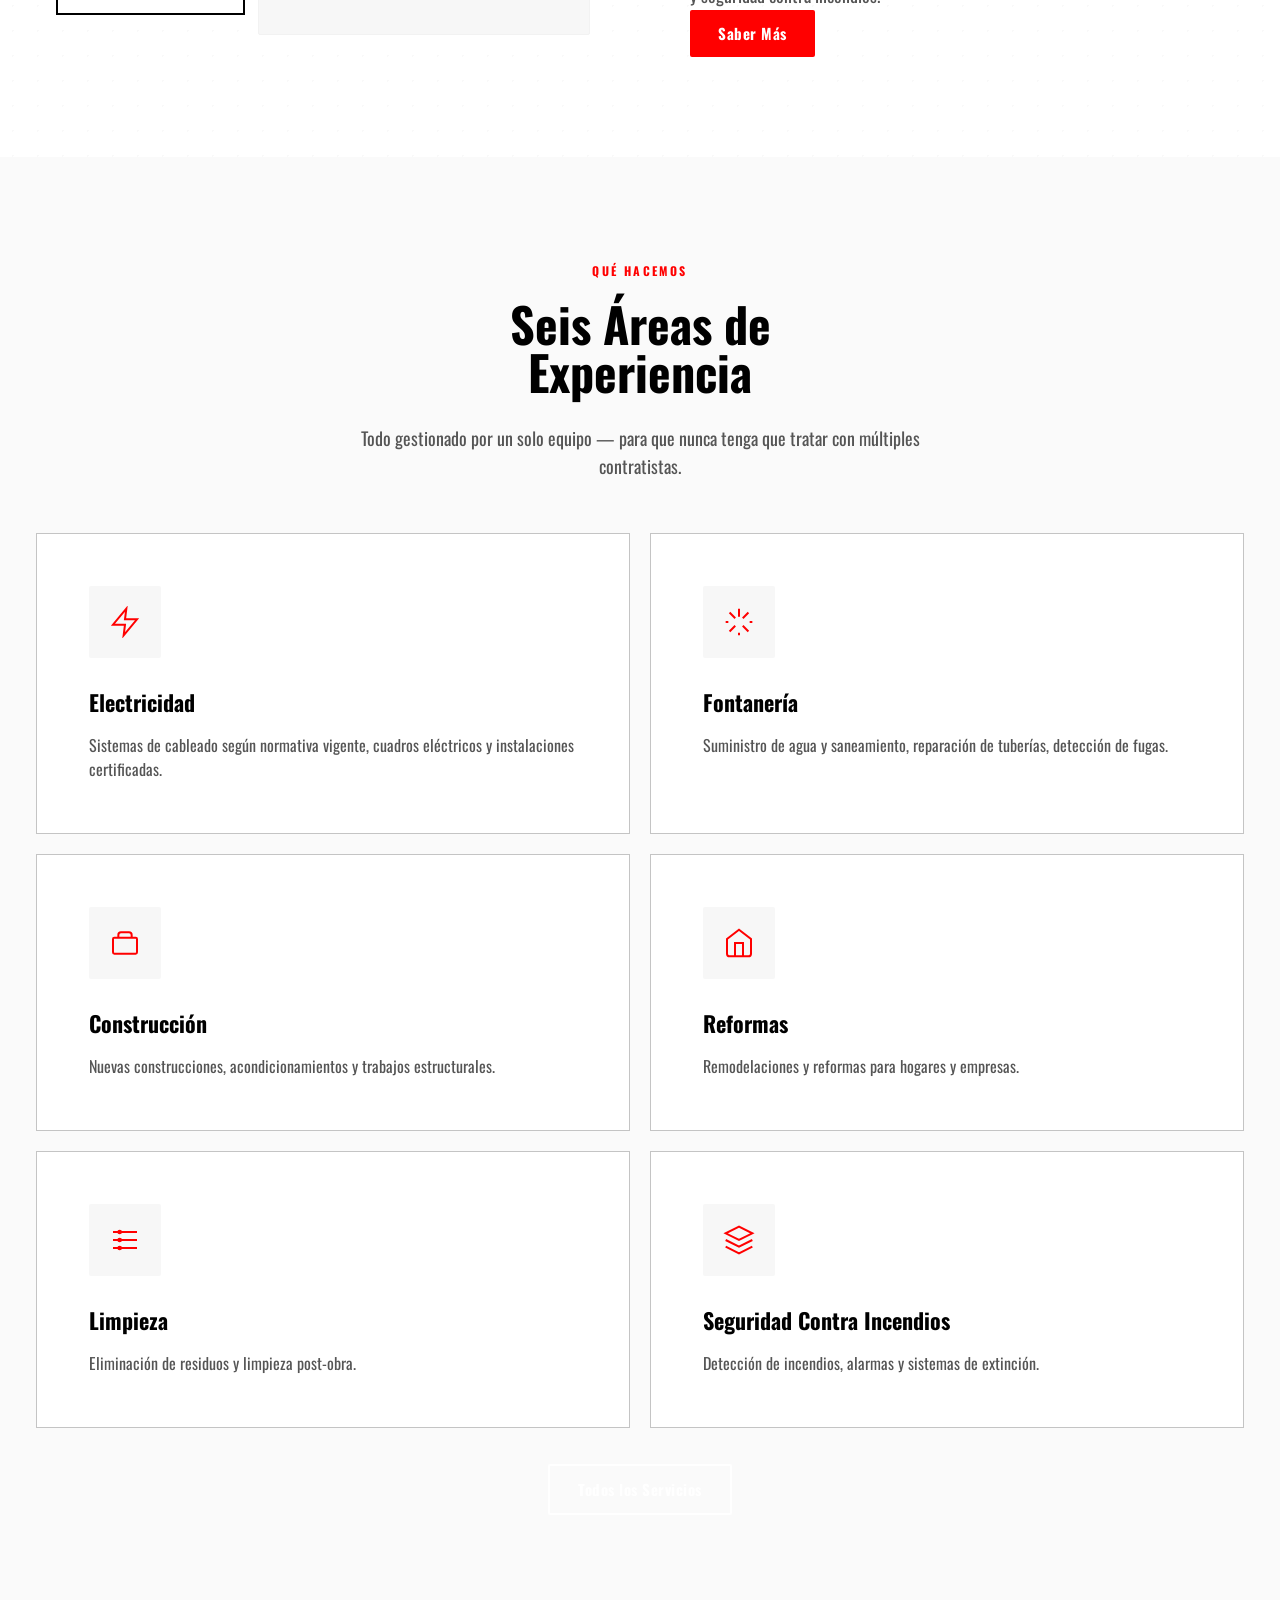
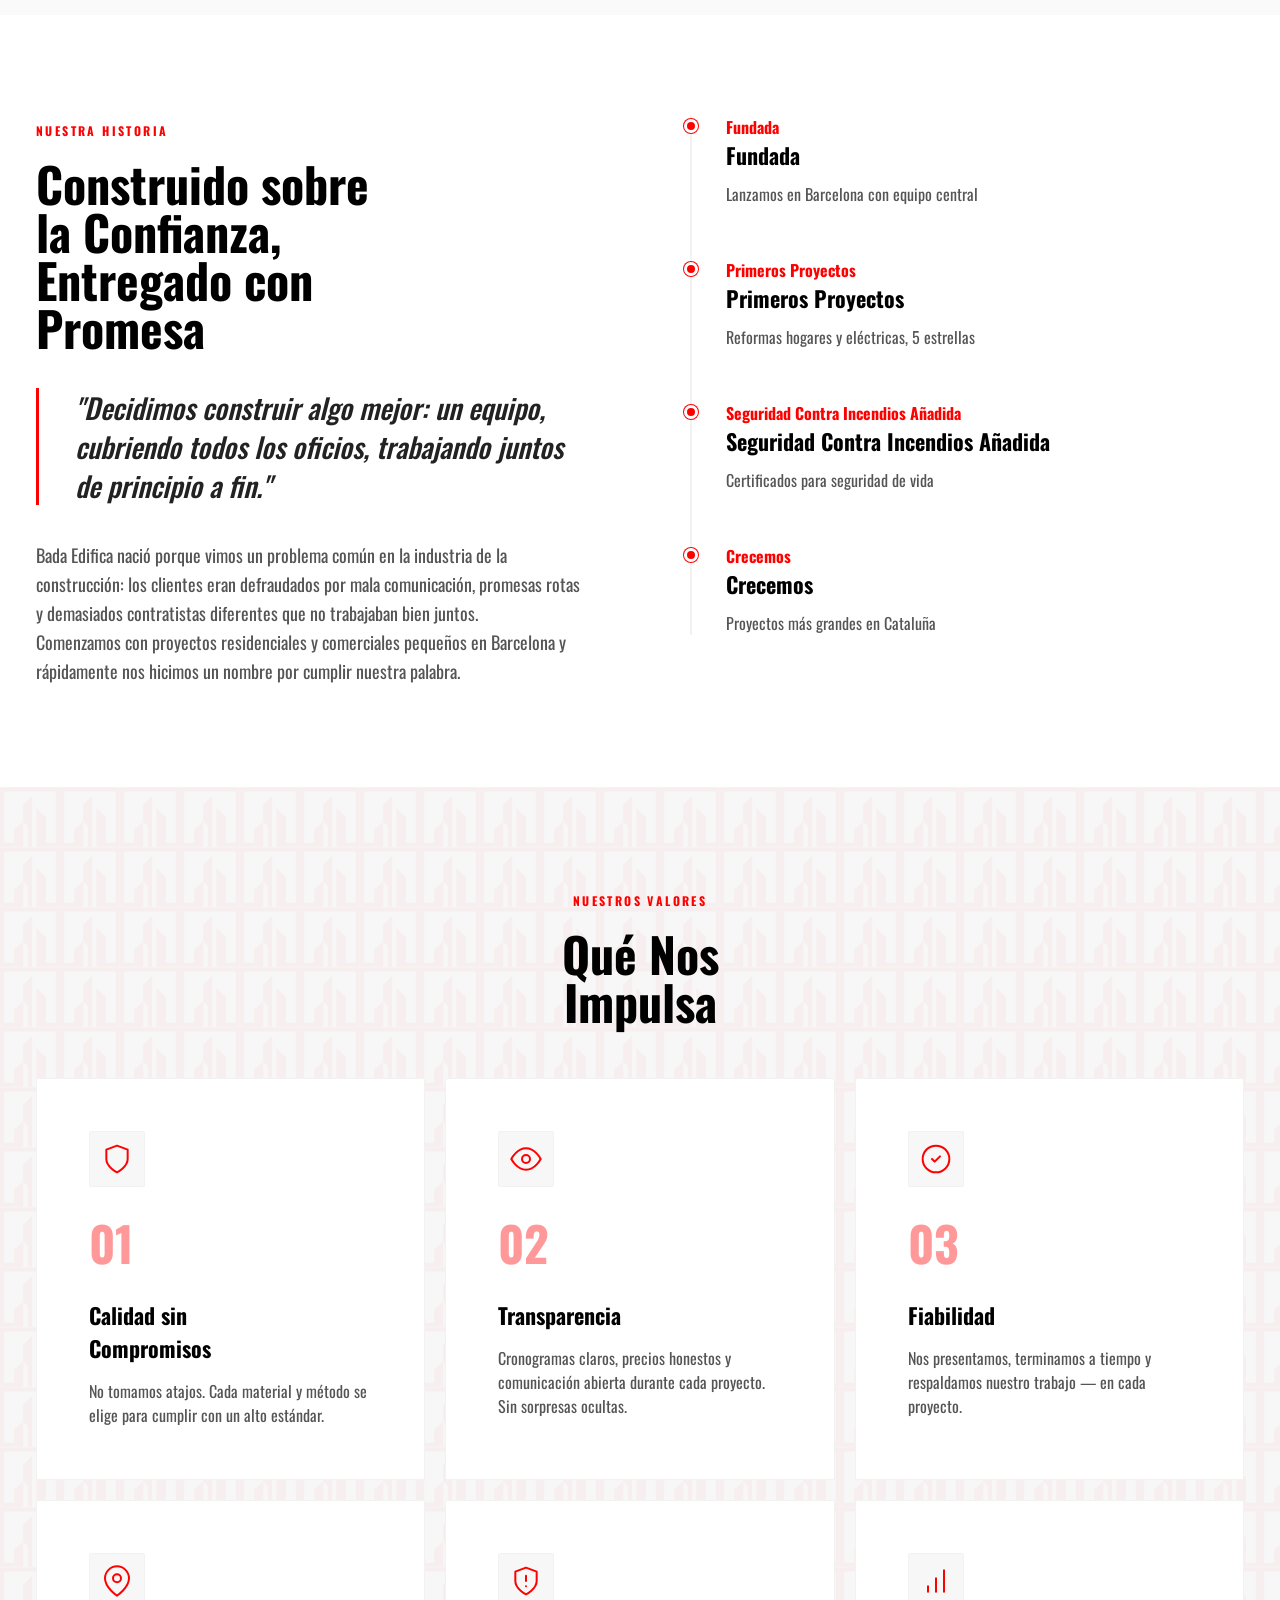
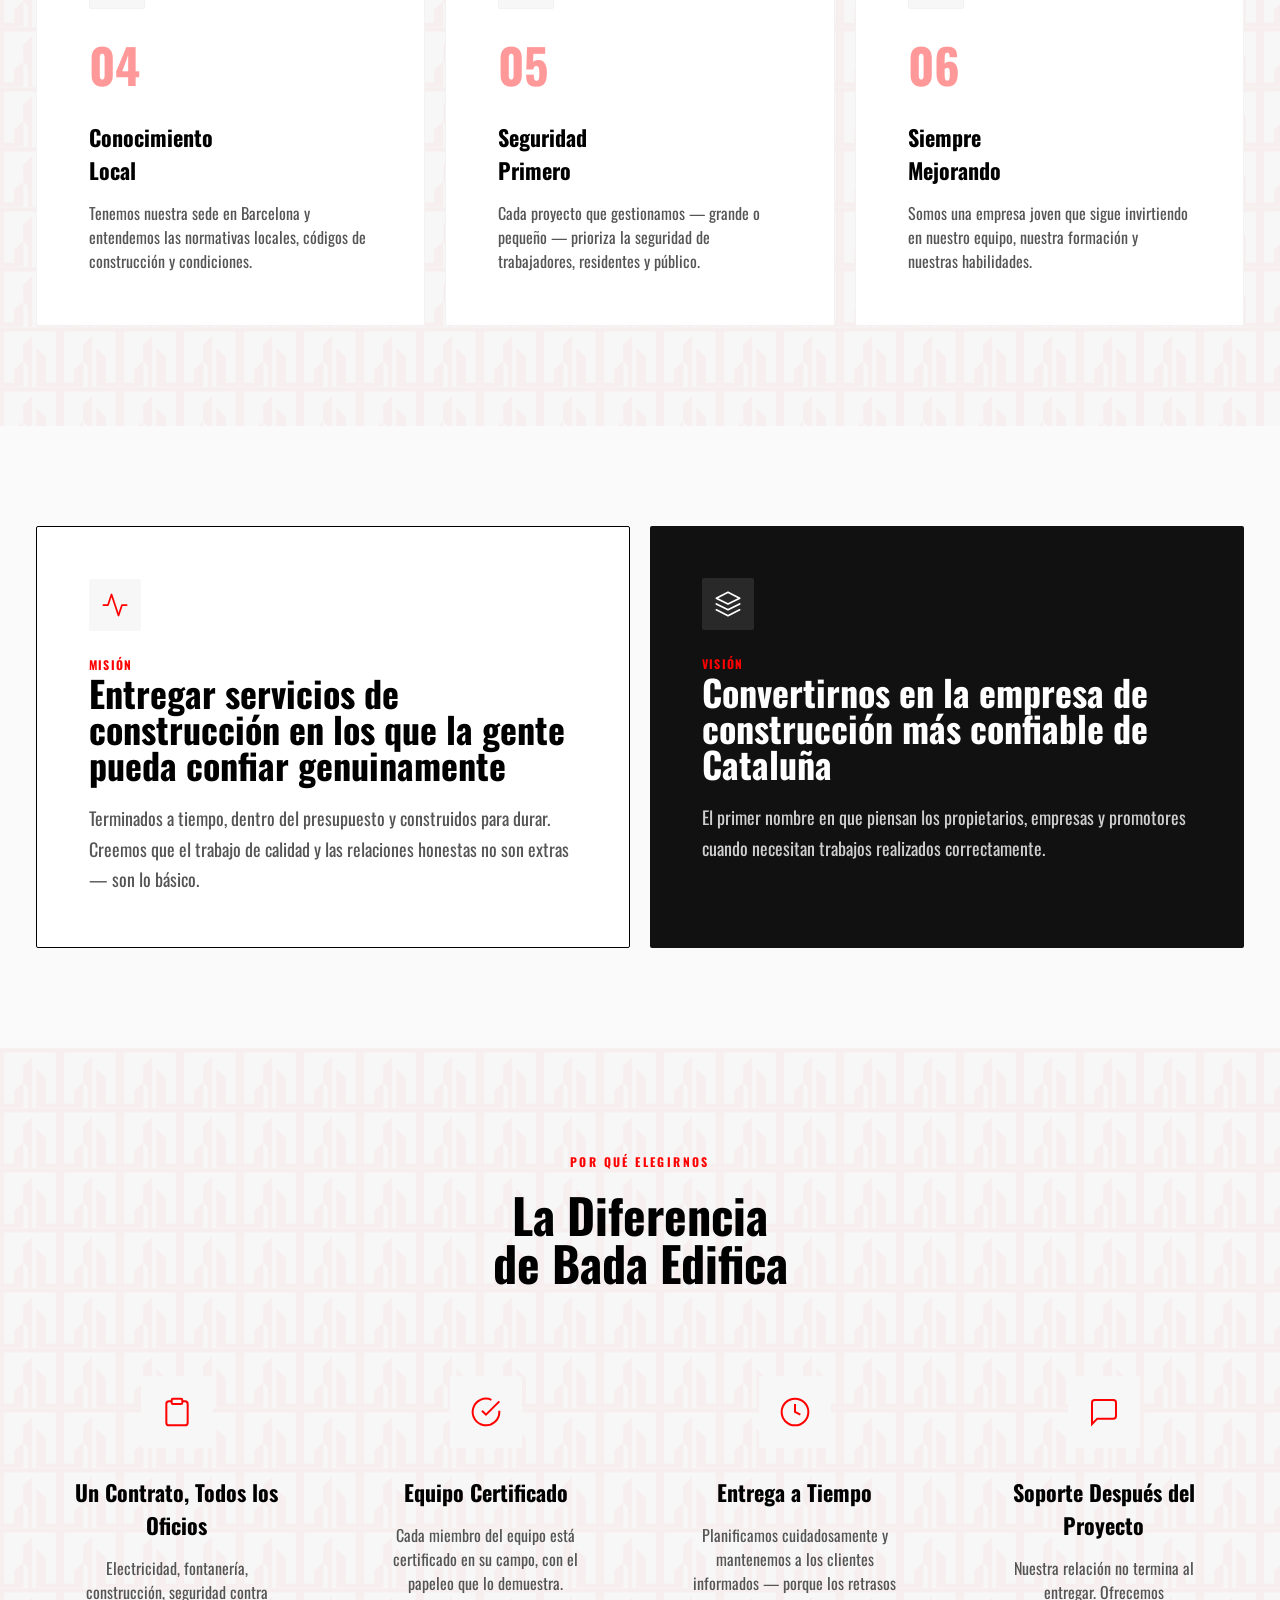
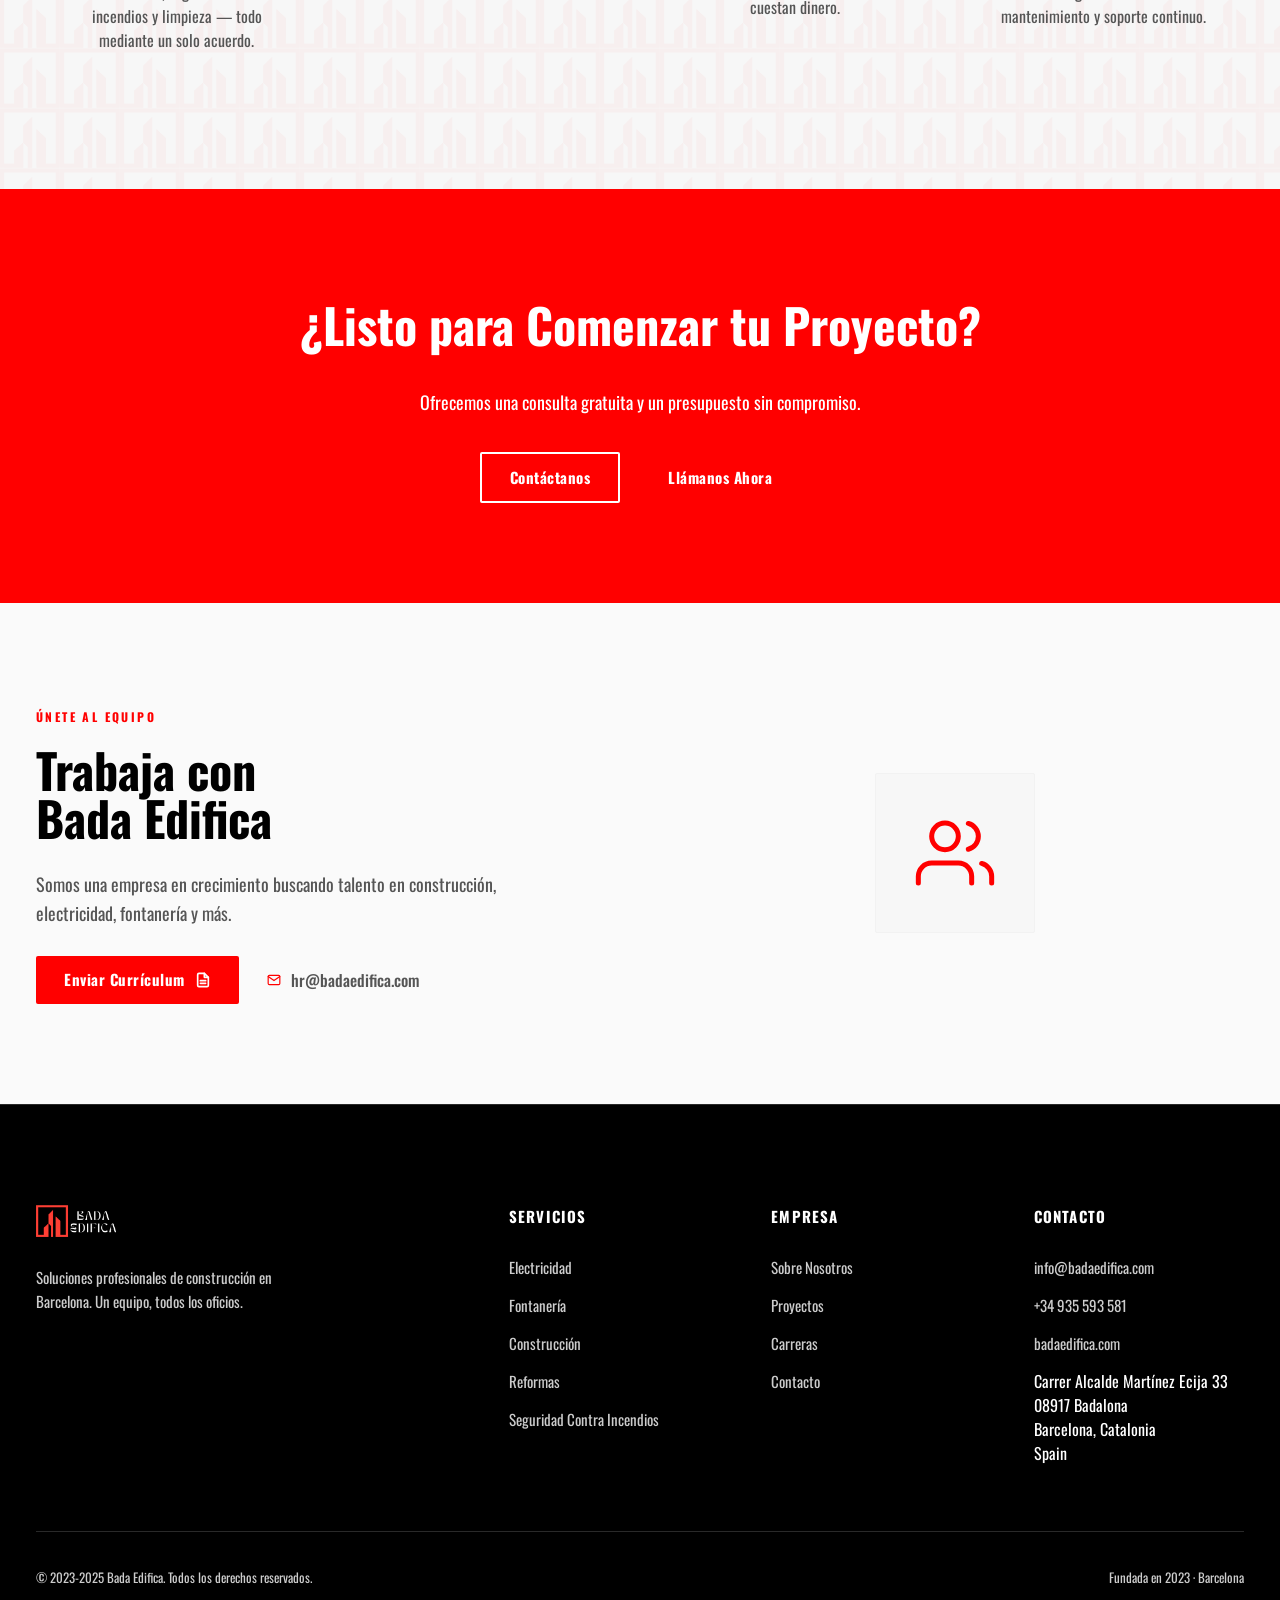
==== commit b182dc02: "update" ====
--- a/index.html
+++ b/index.html
@@ -9,7 +9,8 @@
     <link rel="preconnect" href="https://fonts.googleapis.com">
     <link rel="preconnect" href="https://fonts.gstatic.com" crossorigin>
     <link href="https://fonts.googleapis.com/css2?family=Oswald:wght@300;400;500;600;700&display=swap" rel="stylesheet">
-    <link rel="icon" href="data:image/svg+xml,<svg xmlns='http://www.w3.org/2000/svg' viewBox='0 0 100 100'><polygon points='50,10 90,90 10,90' fill='%23ff0000'/></svg>">
+    <link rel="icon" type="image/png" href="public/logo/favicon.png">
+    <link rel="apple-touch-icon" href="public/logo/favicon.png">
     <script src="js/translations.js"></script>
 </head>
 <body>
@@ -81,17 +82,18 @@
                             <div class="mega-cta">
                                 <h4 data-i18n="mega.needHelp">¿Necesita Ayuda?</h4>
                                 <p data-i18n="mega.needHelpDesc">Contáctenos para una consulta gratuita</p>
-                                <a href="contact.html" class="btn btn-primary" data-i18n="mega.getQuote">Cotizar</a>
+                                <a href="contact.html" class="btn btn-primary" data-i18n="mega.getQuote"><svg width="16" height="16" viewBox="0 0 24 24" fill="none" stroke="currentColor" stroke-width="2.5" stroke-linecap="round" stroke-linejoin="round"><path d="M14 2H6a2 2 0 0 0-2 2v16a2 2 0 0 0 2 2h12a2 2 0 0 0 2-2V8z"/><polyline points="14 2 14 8 20 8"/><line x1="16" y1="13" x2="8" y2="13"/><line x1="16" y1="17" x2="8" y2="17"/></svg> Cotizar</a>
                             </div>
                         </div>
                     </div>
                 </li>
                 <li><a href="projects.html" data-i18n="nav.projects">Proyectos</a></li>
+                <li><a href="career.html" data-i18n="nav.career">Carreras</a></li>
                 <li><a href="contact.html" data-i18n="nav.contact">Contacto</a></li>
             </ul>
             
             <div class="nav-actions">
-                <a href="contact.html" class="btn btn-primary nav-cta" data-i18n="nav.getQuote">Cotizar</a>
+                <a href="contact.html" class="btn btn-primary nav-cta" data-i18n="nav.getQuote"><svg width="16" height="16" viewBox="0 0 24 24" fill="none" stroke="currentColor" stroke-width="2.5" stroke-linecap="round" stroke-linejoin="round"><path d="M14 2H6a2 2 0 0 0-2 2v16a2 2 0 0 0 2 2h12a2 2 0 0 0 2-2V8z"/><polyline points="14 2 14 8 20 8"/><line x1="16" y1="13" x2="8" y2="13"/><line x1="16" y1="17" x2="8" y2="17"/></svg> Cotizar</a>
                 <button class="lang-toggle" id="langToggle" aria-label="Cambiar idioma">EN</button>
                 <button class="menu-toggle" id="menuToggle" aria-label="Alternar menú">
                     <svg width="24" height="24" viewBox="0 0 24 24" fill="none" stroke="currentColor" stroke-width="2">
@@ -116,8 +118,8 @@
                     <h1 class="slide-title" data-i18n="hero.slide1.title">Construyendo Sueños<br>Con Precisión</h1>
                     <p class="slide-desc" data-i18n="hero.slide1.desc">Un equipo. Todos los oficios. Calidad que perdura.</p>
                     <div class="slide-buttons">
-                        <a href="contact.html" class="btn btn-primary" data-i18n="hero.slide1.cta">Cotizar Gratis</a>
-                        <a href="projects.html" class="btn btn-outline-light" data-i18n="hero.slide1.cta2">Ver Proyectos</a>
+                        <a href="contact.html" class="btn btn-primary" data-i18n="hero.slide1.cta"><svg width="16" height="16" viewBox="0 0 24 24" fill="none" stroke="currentColor" stroke-width="2.5" stroke-linecap="round" stroke-linejoin="round"><path d="M14 2H6a2 2 0 0 0-2 2v16a2 2 0 0 0 2 2h12a2 2 0 0 0 2-2V8z"/><polyline points="14 2 14 8 20 8"/><line x1="16" y1="13" x2="8" y2="13"/><line x1="16" y1="17" x2="8" y2="17"/></svg> Cotizar Gratis</a>
+                        <a href="projects.html" class="btn btn-outline-light" data-i18n="hero.slide1.cta2"><svg width="16" height="16" viewBox="0 0 24 24" fill="none" stroke="currentColor" stroke-width="2.5" stroke-linecap="round" stroke-linejoin="round"><line x1="5" y1="12" x2="19" y2="12"/><polyline points="12 5 19 12 12 19"/></svg> Ver Proyectos</a>
                     </div>
                 </div>
             </div>
@@ -130,8 +132,8 @@
                     <h1 class="slide-title" data-i18n="hero.slide2.title">Soluciones<br>Completas</h1>
                     <p class="slide-desc" data-i18n="hero.slide2.desc">Electricidad, fontanería, construcción, reformas, seguridad — todo en un equipo.</p>
                     <div class="slide-buttons">
-                        <a href="services.html" class="btn btn-primary" data-i18n="hero.slide2.cta">Nuestros Servicios</a>
-                        <a href="contact.html" class="btn btn-outline-light" data-i18n="hero.slide2.cta2">Contáctenos</a>
+                        <a href="services.html" class="btn btn-primary" data-i18n="hero.slide2.cta"><svg width="16" height="16" viewBox="0 0 24 24" fill="none" stroke="currentColor" stroke-width="2.5" stroke-linecap="round" stroke-linejoin="round"><rect x="3" y="3" width="7" height="7"/><rect x="14" y="3" width="7" height="7"/><rect x="14" y="14" width="7" height="7"/><rect x="3" y="14" width="7" height="7"/></svg> Nuestros Servicios</a>
+                        <a href="contact.html" class="btn btn-outline-light" data-i18n="hero.slide2.cta2"><svg width="16" height="16" viewBox="0 0 24 24" fill="none" stroke="currentColor" stroke-width="2.5" stroke-linecap="round" stroke-linejoin="round"><path d="M4 4h16c1.1 0 2 .9 2 2v12c0 1.1-.9 2-2 2H4c-1.1 0-2-.9-2-2V6c0-1.1.9-2 2-2z"/><polyline points="22 6 12 13 2 6"/></svg> Contáctenos</a>
                     </div>
                 </div>
             </div>
@@ -144,8 +146,8 @@
                     <h1 class="slide-title" data-i18n="hero.slide3.title">Trabajo de<br>Calidad</h1>
                     <p class="slide-desc" data-i18n="hero.slide3.desc">Más de 50 proyectos completados con 100% compromiso.</p>
                     <div class="slide-buttons">
-                        <a href="projects.html" class="btn btn-primary" data-i18n="hero.slide3.cta">Ver Proyectos</a>
-                        <a href="about.html" class="btn btn-outline-light" data-i18n="hero.slide3.cta2">Sobre Nosotros</a>
+                        <a href="projects.html" class="btn btn-primary" data-i18n="hero.slide3.cta"><svg width="16" height="16" viewBox="0 0 24 24" fill="none" stroke="currentColor" stroke-width="2.5" stroke-linecap="round" stroke-linejoin="round"><line x1="5" y1="12" x2="19" y2="12"/><polyline points="12 5 19 12 12 19"/></svg> Ver Proyectos</a>
+                        <a href="about.html" class="btn btn-outline-light" data-i18n="hero.slide3.cta2"><svg width="16" height="16" viewBox="0 0 24 24" fill="none" stroke="currentColor" stroke-width="2.5" stroke-linecap="round" stroke-linejoin="round"><path d="M17 21v-2a4 4 0 0 0-4-4H5a4 4 0 0 0-4 4v2"/><circle cx="9" cy="7" r="4"/><path d="M23 21v-2a4 4 0 0 0-3-3.87"/><path d="M16 3.13a4 4 0 0 1 0 7.75"/></svg> Sobre Nosotros</a>
                     </div>
                 </div>
             </div>
@@ -158,8 +160,8 @@
                     <h1 class="slide-title" data-i18n="hero.slide4.title">Seguridad<br>Primero</h1>
                     <p class="slide-desc" data-i18n="hero.slide4.desc">Sistemas certificados de detección y extinción.</p>
                     <div class="slide-buttons">
-                        <a href="services.html#fire" class="btn btn-primary" data-i18n="hero.slide4.cta">Seguridad</a>
-                        <a href="contact.html" class="btn btn-outline-light" data-i18n="hero.slide4.cta2">Cotizar</a>
+                        <a href="services.html#fire" class="btn btn-primary" data-i18n="hero.slide4.cta"><svg width="16" height="16" viewBox="0 0 24 24" fill="none" stroke="currentColor" stroke-width="2.5" stroke-linecap="round" stroke-linejoin="round"><path d="M12 22s8-4 8-10V5l-8-3-8 3v7c0 6 8 10 8 10z"/></svg> Seguridad</a>
+                        <a href="contact.html" class="btn btn-outline-light" data-i18n="hero.slide4.cta2"><svg width="16" height="16" viewBox="0 0 24 24" fill="none" stroke="currentColor" stroke-width="2.5" stroke-linecap="round" stroke-linejoin="round"><path d="M14 2H6a2 2 0 0 0-2 2v16a2 2 0 0 0 2 2h12a2 2 0 0 0 2-2V8z"/><polyline points="14 2 14 8 20 8"/><line x1="16" y1="13" x2="8" y2="13"/><line x1="16" y1="17" x2="8" y2="17"/></svg> Cotizar</a>
                     </div>
                 </div>
             </div>
@@ -189,6 +191,14 @@
         <div class="slider-progress">
             <div class="progress-bar"></div>
         </div>
+        
+        <!-- Scroll Indicator -->
+        <div class="hero-scroll">
+            <div class="scroll-indicator">
+                <span class="scroll-text" data-i18n="hero.scroll">Desliza</span>
+                <div class="scroll-line"></div>
+            </div>
+        </div>
     </section>
 
     <!-- Stats Bar -->
@@ -216,7 +226,7 @@
     </section>
 
     <!-- About Section -->
-    <section class="section section-pattern-light section-reveal" id="about">
+    <section class="section section-pattern-light pattern-favicon section-reveal" id="about">
         <div class="container">
             <div class="about-grid">
                 <div class="about-visual fade-up">
@@ -234,14 +244,14 @@
                     <h2 class="section-title stagger-2" data-i18n="about.title">Construcción de<br>Calidad Bajo<br>Un Solo Techo</h2>
                     <p class="section-desc stagger-3" data-i18n="about.desc1">Bada Edifica es una empresa de construcción y edificación con sede en Barcelona, España. Fuimos fundados en 2023 con un objetivo simple: gestionar cada parte de un proyecto de construcción bajo un mismo techo, con calidad y honestidad en el corazón de todo lo que hacemos.</p>
                     <p class="section-desc stagger-3" data-i18n="about.desc2">Aunque somos una empresa joven, nuestro equipo cuenta con años de experiencia práctica en trabajos eléctricos, fontanería, construcción, reformas, gestión de obras y seguridad contra incendios.</p>
-                    <a href="about.html" class="btn btn-primary stagger-4" data-i18n="about.cta">Saber Más</a>
+                    <a href="about.html" class="btn btn-primary stagger-4" data-i18n="about.cta"><svg width="16" height="16" viewBox="0 0 24 24" fill="none" stroke="currentColor" stroke-width="2.5" stroke-linecap="round" stroke-linejoin="round"><line x1="5" y1="12" x2="19" y2="12"/><polyline points="12 5 19 12 12 19"/></svg> Saber Más</a>
                 </div>
             </div>
         </div>
     </section>
 
     <!-- Services Preview -->
-    <section class="section section--dark pattern-dots section-reveal" id="services">
+    <section class="section section-reveal" id="services" style="background:#fafafa">
         <div class="container">
             <div class="section-header fade-up">
                 <span class="section-label stagger-1" data-i18n="services.label">Qué Hacemos</span>
@@ -317,13 +327,13 @@
             </div>
             
             <div class="section-cta fade-up">
-                <a href="services.html" class="btn btn-outline-light" data-i18n="services.cta">Todos los Servicios</a>
+                <a href="services.html" class="btn btn-outline-light" data-i18n="services.cta"><svg width="16" height="16" viewBox="0 0 24 24" fill="none" stroke="currentColor" stroke-width="2.5" stroke-linecap="round" stroke-linejoin="round"><line x1="5" y1="12" x2="19" y2="12"/><polyline points="12 5 19 12 12 19"/></svg> Todos los Servicios</a>
             </div>
         </div>
     </section>
 
     <!-- Story Section -->
-    <section class="section pattern-grid section-reveal" id="story">
+    <section class="section section-reveal" id="story">
         <div class="container">
             <div class="story-grid">
                 <div class="story-text fade-up">
@@ -366,7 +376,7 @@
     </section>
 
     <!-- Values Section -->
-    <section class="section section--soft pattern-dots section-reveal" id="values">
+    <section class="section section--soft pattern-favicon section-reveal" id="values">
         <div class="container">
             <div class="section-header fade-up">
                 <span class="section-label stagger-1" data-i18n="values.label">Nuestros Valores</span>
@@ -375,31 +385,49 @@
             
             <div class="values-grid">
                 <div class="value-card fade-up">
+                    <div class="value-icon">
+                        <svg width="32" height="32" viewBox="0 0 24 24" fill="none" stroke="currentColor" stroke-width="1.5" stroke-linecap="round" stroke-linejoin="round"><path d="M12 22s8-4 8-10V5l-8-3-8 3v7c0 6 8 10 8 10z"/></svg>
+                    </div>
                     <span class="value-number">01</span>
                     <h3 class="value-title" data-i18n="values.v1title">Calidad sin<br>Compromisos</h3>
                     <p class="value-desc" data-i18n="values.v1desc">No tomamos atajos. Cada material y método se elige para cumplir con un alto estándar.</p>
                 </div>
                 <div class="value-card fade-up stagger-1">
+                    <div class="value-icon">
+                        <svg width="32" height="32" viewBox="0 0 24 24" fill="none" stroke="currentColor" stroke-width="1.5" stroke-linecap="round" stroke-linejoin="round"><path d="M1 12s4-8 11-8 11 8 11 8-4 8-11 8-11-8-11-8z"/><circle cx="12" cy="12" r="3"/></svg>
+                    </div>
                     <span class="value-number">02</span>
                     <h3 class="value-title" data-i18n="values.v2title">Transparencia</h3>
                     <p class="value-desc" data-i18n="values.v2desc">Cronogramas claros, precios honestos y comunicación abierta durante cada proyecto. Sin sorpresas ocultas.</p>
                 </div>
                 <div class="value-card fade-up stagger-2">
+                    <div class="value-icon">
+                        <svg width="32" height="32" viewBox="0 0 24 24" fill="none" stroke="currentColor" stroke-width="1.5" stroke-linecap="round" stroke-linejoin="round"><path d="M9 12l2 2 4-4"/><path d="M22 12c0 5.52-4.48 10-10 10S2 17.52 2 12 6.48 2 12 2s10 4.48 10 10z"/></svg>
+                    </div>
                     <span class="value-number">03</span>
                     <h3 class="value-title" data-i18n="values.v3title">Fiabilidad</h3>
                     <p class="value-desc" data-i18n="values.v3desc">Nos presentamos, terminamos a tiempo y respaldamos nuestro trabajo — en cada proyecto.</p>
                 </div>
                 <div class="value-card fade-up stagger-3">
+                    <div class="value-icon">
+                        <svg width="32" height="32" viewBox="0 0 24 24" fill="none" stroke="currentColor" stroke-width="1.5" stroke-linecap="round" stroke-linejoin="round"><path d="M21 10c0 7-9 13-9 13s-9-6-9-13a9 9 0 0 1 18 0z"/><circle cx="12" cy="10" r="3"/></svg>
+                    </div>
                     <span class="value-number">04</span>
                     <h3 class="value-title" data-i18n="values.v4title">Conocimiento<br>Local</h3>
                     <p class="value-desc" data-i18n="values.v4desc">Tenemos nuestra sede en Barcelona y entendemos las normativas locales, códigos de construcción y condiciones.</p>
                 </div>
                 <div class="value-card fade-up stagger-4">
+                    <div class="value-icon">
+                        <svg width="32" height="32" viewBox="0 0 24 24" fill="none" stroke="currentColor" stroke-width="1.5" stroke-linecap="round" stroke-linejoin="round"><path d="M12 22s8-4 8-10V5l-8-3-8 3v7c0 6 8 10 8 10z"/><path d="M12 8v4"/><path d="M12 16h.01"/></svg>
+                    </div>
                     <span class="value-number">05</span>
                     <h3 class="value-title" data-i18n="values.v5title">Seguridad<br>Primero</h3>
                     <p class="value-desc" data-i18n="values.v5desc">Cada proyecto que gestionamos — grande o pequeño — prioriza la seguridad de trabajadores, residentes y público.</p>
                 </div>
                 <div class="value-card fade-up stagger-5">
+                    <div class="value-icon">
+                        <svg width="32" height="32" viewBox="0 0 24 24" fill="none" stroke="currentColor" stroke-width="1.5" stroke-linecap="round" stroke-linejoin="round"><path d="M12 20V10"/><path d="M18 20V4"/><path d="M6 20v-4"/></svg>
+                    </div>
                     <span class="value-number">06</span>
                     <h3 class="value-title" data-i18n="values.v6title">Siempre<br>Mejorando</h3>
                     <p class="value-desc" data-i18n="values.v6desc">Somos una empresa joven que sigue invirtiendo en nuestro equipo, nuestra formación y nuestras habilidades.</p>
@@ -409,15 +437,21 @@
     </section>
 
     <!-- Mission Vision -->
-    <section class="section section--dark pattern-diagonal section-reveal" id="mission">
+    <section class="section section-reveal" id="mission" style="background:#fafafa">
         <div class="container">
             <div class="mission-vision-grid">
                 <div class="mv-card mv-card--light fade-up">
+                    <div class="mv-icon">
+                        <svg width="28" height="28" viewBox="0 0 24 24" fill="none" stroke="currentColor" stroke-width="1.5" stroke-linecap="round" stroke-linejoin="round"><path d="M22 12h-4l-3 9L9 3l-3 9H2"/></svg>
+                    </div>
                     <span class="mv-label" data-i18n="mission.missionLabel">Misión</span>
                     <h3 class="mv-title" data-i18n="mission.missionTitle">Entregar servicios de construcción en los que la gente pueda confiar genuinamente</h3>
                     <p class="mv-desc" data-i18n="mission.missionDesc">Terminados a tiempo, dentro del presupuesto y construido para durar. Creemos que el trabajo de calidad y las relaciones honestas no son extras — son lo básico.</p>
                 </div>
                 <div class="mv-card mv-card--dark fade-up stagger-1">
+                    <div class="mv-icon">
+                        <svg width="28" height="28" viewBox="0 0 24 24" fill="none" stroke="currentColor" stroke-width="1.5" stroke-linecap="round" stroke-linejoin="round"><path d="M12 2L2 7l10 5 10-5-10-5z"/><path d="M2 17l10 5 10-5"/><path d="M2 12l10 5 10-5"/></svg>
+                    </div>
                     <span class="mv-label" data-i18n="mission.visionLabel">Visión</span>
                     <h3 class="mv-title" data-i18n="mission.visionTitle">Convertirnos en la empresa de construcción más confiable de Cataluña</h3>
                     <p class="mv-desc" data-i18n="mission.visionDesc">El primer nombre que propietarios, empresas y promotores piensan cuando necesitan trabajos realizados correctamente.</p>
@@ -427,7 +461,7 @@
     </section>
 
     <!-- Why Choose Us -->
-    <section class="section section--soft pattern-dots section-reveal" id="why">
+    <section class="section section--soft pattern-favicon section-reveal" id="why">
         <div class="container">
             <div class="section-header fade-up">
                 <span class="section-label stagger-1" data-i18n="why.label">Por Qué Elegirnos</span>
@@ -484,8 +518,41 @@
             <h2 class="cta-title fade-up" data-i18n="cta.title">¿Listo para Comenzar tu Proyecto?</h2>
             <p class="cta-desc fade-up stagger-1" data-i18n="cta.desc">Ofrecemos una consulta gratuita y un presupuesto sin compromiso.</p>
             <div class="cta-buttons fade-up stagger-2">
-                <a href="contact.html" class="btn btn-outline-light" data-i18n="cta.contact">Contáctanos</a>
-                <a href="tel:+34999999999" class="btn btn-primary" data-i18n="cta.call">Llámanos Ahora</a>
+                <a href="contact.html" class="btn btn-outline-light" data-i18n="cta.contact"><svg width="16" height="16" viewBox="0 0 24 24" fill="none" stroke="currentColor" stroke-width="2.5" stroke-linecap="round" stroke-linejoin="round"><path d="M4 4h16c1.1 0 2 .9 2 2v12c0 1.1-.9 2-2 2H4c-1.1 0-2-.9-2-2V6c0-1.1.9-2 2-2z"/><polyline points="22 6 12 13 2 6"/></svg> Contáctanos</a>
+                <a href="tel:+34935593581" class="btn btn-primary" data-i18n="cta.call"><svg width="16" height="16" viewBox="0 0 24 24" fill="none" stroke="currentColor" stroke-width="2.5" stroke-linecap="round" stroke-linejoin="round"><path d="M22 16.92v3a2 2 0 0 1-2.18 2 19.79 19.79 0 0 1-8.63-3.07 19.5 19.5 0 0 1-6-6 19.79 19.79 0 0 1-3.07-8.67A2 2 0 0 1 4.11 2h3a2 2 0 0 1 2 1.72 12.84 12.84 0 0 0 .7 2.81 2 2 0 0 1-.45 2.11L8.09 9.91a16 16 0 0 0 6 6l1.27-1.27a2 2 0 0 1 2.11-.45 12.84 12.84 0 0 0 2.81.7A2 2 0 0 1 22 16.92z"/></svg> Llámanos Ahora</a>
+            </div>
+        </div>
+    </section>
+
+    <!-- Career Section -->
+    <section class="section section-reveal" id="career" style="background:#fafafa">
+        <div class="container">
+            <div class="career-wrapper">
+                <div class="career-content fade-up">
+                    <span class="section-label stagger-1" data-i18n="career.label">Únete al Equipo</span>
+                    <h2 class="section-title stagger-2" data-i18n="career.title">Trabaja con<br>Bada Edifica</h2>
+                    <p class="section-desc stagger-3" data-i18n="career.desc">Somos una empresa en crecimiento buscando talento en construcción, electricidad, fontanería y más.</p>
+                    <div class="career-actions stagger-4">
+                        <a href="career.html" class="btn btn-primary">
+                            <svg width="16" height="16" viewBox="0 0 24 24" fill="none" stroke="currentColor" stroke-width="2.5" stroke-linecap="round" stroke-linejoin="round"><path d="M14 2H6a2 2 0 0 0-2 2v16a2 2 0 0 0 2 2h12a2 2 0 0 0 2-2V8z"/><polyline points="14 2 14 8 20 8"/><line x1="16" y1="13" x2="8" y2="13"/><line x1="16" y1="17" x2="8" y2="17"/></svg>
+                            <span data-i18n="career.cta">Enviar Currículum</span>
+                        </a>
+                        <span class="career-email">
+                            <svg width="14" height="14" viewBox="0 0 24 24" fill="none" stroke="currentColor" stroke-width="2" stroke-linecap="round" stroke-linejoin="round"><path d="M4 4h16c1.1 0 2 .9 2 2v12c0 1.1-.9 2-2 2H4c-1.1 0-2-.9-2-2V6c0-1.1.9-2 2-2z"/><polyline points="22 6 12 13 2 6"/></svg>
+                            <span data-i18n="career.email">hr@badaedifica.com</span>
+                        </span>
+                    </div>
+                </div>
+                <div class="career-visual fade-up stagger-2">
+                    <div class="career-icon-large">
+                        <svg width="64" height="64" viewBox="0 0 24 24" fill="none" stroke="currentColor" stroke-width="1.5" stroke-linecap="round" stroke-linejoin="round">
+                            <path d="M17 21v-2a4 4 0 0 0-4-4H5a4 4 0 0 0-4 4v2"/>
+                            <circle cx="9" cy="7" r="4"/>
+                            <path d="M23 21v-2a4 4 0 0 0-3-3.87"/>
+                            <path d="M16 3.13a4 4 0 0 1 0 7.75"/>
+                        </svg>
+                    </div>
+                </div>
             </div>
         </div>
     </section>
@@ -517,6 +584,7 @@
                     <ul class="footer-links">
                         <li><a href="about.html" data-i18n="footer.about">Sobre Nosotros</a></li>
                         <li><a href="projects.html" data-i18n="footer.projects">Proyectos</a></li>
+                        <li><a href="career.html" data-i18n="nav.career">Carreras</a></li>
                         <li><a href="contact.html" data-i18n="footer.contact">Contacto</a></li>
                     </ul>
                 </div>
@@ -525,8 +593,9 @@
                     <h4 class="footer-title" data-i18n="footer.contactTitle">Contacto</h4>
                     <ul class="footer-links">
                         <li><a href="mailto:info@badaedifica.com" data-i18n="footer.email">info@badaedifica.com</a></li>
+                        <li><a href="tel:+34935593581" data-i18n="footer.phone">+34 935 593 581</a></li>
                         <li><a href="https://badaedifica.com" data-i18n="footer.website">badaedifica.com</a></li>
-                        <li data-i18n="footer.location">Barcelona, España</li>
+                        <li data-i18n="footer.location">Carrer Alcalde Martínez Ecija 33<br>08917 Badalona<br>Barcelona, Catalonia<br>Spain</li>
                     </ul>
                 </div>
             </div>
@@ -538,6 +607,12 @@
         </div>
     </footer>
 
+    <a href="https://wa.me/3467776166" target="_blank" rel="noopener" class="whatsapp-float" aria-label="WhatsApp">
+        <svg viewBox="0 0 24 24" fill="white">
+            <path d="M17.472 14.382c-.297-.149-1.758-.867-2.03-.967-.273-.099-.471-.148-.67.15-.197.297-.767.966-.94 1.164-.173.199-.347.223-.644.075-.297-.15-1.255-.463-2.39-1.475-.883-.788-1.48-1.761-1.653-2.059-.173-.297-.018-.458.13-.606.134-.133.298-.347.446-.52.149-.174.198-.298.298-.497.099-.198.05-.371-.025-.52-.075-.149-.669-1.612-.916-2.207-.242-.579-.487-.5-.669-.51-.173-.008-.371-.01-.57-.01-.198 0-.52.074-.792.372-.272.297-1.04 1.016-1.04 2.479 0 1.462 1.065 2.875 1.213 3.074.149.198 2.096 3.2 5.077 4.487.709.306 1.262.489 1.694.625.712.227 1.36.195 1.871.118.571-.085 1.758-.719 2.006-1.413.248-.694.248-1.289.173-1.413-.074-.124-.272-.198-.57-.347m-5.421 7.403h-.004a9.87 9.87 0 01-5.031-1.378l-.361-.214-3.741.982.998-3.648-.235-.374a9.86 9.86 0 01-1.51-5.26c.001-5.45 4.436-9.884 9.888-9.884 2.64 0 5.122 1.03 6.988 2.898a9.825 9.825 0 012.893 6.994c-.003 5.45-4.437 9.884-9.885 9.884m8.413-18.297A11.815 11.815 0 0012.05 0C5.495 0 .16 5.335.157 11.892c0 2.096.547 4.142 1.588 5.945L.057 24l6.305-1.654a11.882 11.882 0 005.683 1.448h.005c6.554 0 11.89-5.335 11.893-11.893a11.821 11.821 0 00-3.48-8.413z"/>
+        </svg>
+    </a>
+
     <script src="js/main.js"></script>
 </body>
 </html>
--- a/css/renault-style.css
+++ b/css/renault-style.css
@@ -222,6 +222,21 @@
     );
 }
 
+/* Favicon Pattern */
+.pattern-favicon::before {
+    background-image: url('../public/logo/favicon.png');
+    background-size: 60px 60px;
+    background-repeat: repeat;
+    opacity: 0.04;
+}
+
+.pattern-favicon-dark::before {
+    background-image: url('../public/logo/favicon.png');
+    background-size: 60px 60px;
+    background-repeat: repeat;
+    opacity: 0.08;
+}
+
 /* Section with pattern */
 .section-pattern-light {
     background-color: var(--color-canvas);
@@ -406,6 +421,23 @@
 
 .btn:active {
     transform: translateY(-1px);
+}
+
+.btn svg {
+    width: 16px;
+    height: 16px;
+    flex-shrink: 0;
+    order: 1;
+    transition: transform 0.25s ease;
+}
+
+.btn:hover svg {
+    transform: scale(1.2);
+}
+
+.btn-primary:hover svg,
+.btn-secondary-dark:hover svg {
+    transform: scale(1.25);
 }
 
 .btn-primary {
@@ -1057,6 +1089,15 @@
 .slider-arrow svg {
     width: 26px;
     height: 26px;
+    transition: transform 0.3s ease;
+}
+
+.slider-arrow.prev:hover svg {
+    transform: translateX(-3px);
+}
+
+.slider-arrow.next:hover svg {
+    transform: translateX(3px);
 }
 
 .slider-dots {
@@ -1256,6 +1297,11 @@
     position: relative;
     width: 100%;
     height: 420px;
+    transition: transform 0.3s ease;
+}
+
+.about-image-stack:hover {
+    transform: translateY(-4px);
 }
 
 .about-img {
@@ -1402,7 +1448,12 @@
 
 .timeline-item {
     position: relative;
-    padding-bottom: var(--space-xl);
+    margin-bottom: var(--space-xxl);
+    transition: transform 0.3s ease;
+}
+
+.timeline-item:hover {
+    transform: translateX(4px);
 }
 
 .timeline-item:last-child {
@@ -1419,6 +1470,12 @@
     border-radius: var(--rounded-full);
     border: 3px solid var(--color-canvas);
     box-shadow: 0 0 0 1px var(--color-primary);
+    transition: transform 0.3s ease, box-shadow 0.3s ease;
+}
+
+.timeline-item:hover .timeline-dot {
+    transform: scale(1.3);
+    box-shadow: 0 0 0 1px var(--color-primary), 0 0 20px rgba(255, 0, 0, 0.3);
 }
 
 .timeline-year {
@@ -1483,6 +1540,24 @@
     background-color: var(--color-surface-soft);
     border-radius: var(--rounded-xs);
     margin-bottom: var(--space-lg);
+    transition: all 0.35s ease;
+}
+
+.service-icon svg {
+    width: 32px;
+    height: 32px;
+    color: var(--color-primary);
+    transition: all 0.35s ease;
+}
+
+.service-card:hover .service-icon {
+    background-color: var(--color-primary);
+    transform: scale(1.05) rotate(-3deg);
+}
+
+.service-card:hover .service-icon svg {
+    color: var(--color-on-primary);
+    transform: scale(1.15);
 }
 
 .service-icon svg {
@@ -1533,6 +1608,28 @@
     color: var(--color-primary);
     opacity: 0.4;
     margin-bottom: var(--space-md);
+    display: block;
+}
+
+.value-icon {
+    width: 56px;
+    height: 56px;
+    display: flex;
+    align-items: center;
+    justify-content: center;
+    background-color: var(--color-surface-soft);
+    border: 1.5px solid var(--color-hairline);
+    border-radius: var(--rounded-xs);
+    margin-bottom: var(--space-md);
+    color: var(--color-primary);
+    transition: all 0.35s ease;
+}
+
+.value-card:hover .value-icon {
+    background-color: var(--color-primary);
+    color: var(--color-on-primary);
+    border-color: var(--color-primary);
+    transform: scale(1.05) rotate(-3deg);
 }
 
 .value-title {
@@ -1559,6 +1656,19 @@
 .mv-card {
     padding: var(--space-xxl);
     border-radius: var(--rounded-xs);
+    transition: all 0.3s ease;
+}
+
+.mv-card:hover {
+    transform: translateY(-4px);
+}
+
+.mv-card--light:hover {
+    box-shadow: 0 16px 48px rgba(0, 0, 0, 0.08);
+}
+
+.mv-card--dark:hover {
+    box-shadow: 0 16px 48px rgba(0, 0, 0, 0.3);
 }
 
 .mv-card--light {
@@ -1577,6 +1687,35 @@
     letter-spacing: 0.1em;
     margin-bottom: var(--space-md);
     font-weight: 700;
+}
+
+.mv-icon {
+    width: 52px;
+    height: 52px;
+    display: flex;
+    align-items: center;
+    justify-content: center;
+    background-color: var(--color-surface-soft);
+    border-radius: var(--rounded-xs);
+    margin-bottom: var(--space-md);
+    color: var(--color-primary);
+    transition: all 0.35s ease;
+}
+
+.mv-card--dark .mv-icon {
+    background-color: rgba(255,255,255,0.1);
+    color: var(--color-on-dark);
+}
+
+.mv-card:hover .mv-icon {
+    background-color: var(--color-primary);
+    color: var(--color-on-primary);
+    transform: scale(1.05) rotate(-3deg);
+}
+
+.mv-card--dark:hover .mv-icon {
+    background-color: var(--color-primary);
+    color: var(--color-on-primary);
 }
 
 .mv-card--light .mv-label {
@@ -1629,10 +1768,12 @@
 
 .why-item:hover .why-icon {
     background-color: var(--color-primary);
+    transform: scale(1.08) rotate(-3deg);
 }
 
 .why-item:hover .why-icon svg {
     color: var(--color-on-primary);
+    transform: scale(1.15);
 }
 
 .why-icon {
@@ -1644,14 +1785,14 @@
     background-color: var(--color-surface-soft);
     border-radius: var(--rounded-xs);
     margin: 0 auto var(--space-lg);
-    transition: all 0.3s ease;
+    transition: all 0.35s ease;
 }
 
 .why-icon svg {
     width: 32px;
     height: 32px;
     color: var(--color-primary);
-    transition: color 0.3s ease;
+    transition: all 0.35s ease;
 }
 
 .why-title {
@@ -1705,12 +1846,243 @@
 }
 
 /* ============================================
+   CAREER / JOIN US
+============================================ */
+.career-wrapper {
+    display: grid;
+    grid-template-columns: 1fr 1fr;
+    gap: var(--space-xxl);
+    align-items: center;
+}
+
+.career-content {
+    max-width: 520px;
+}
+
+.career-actions {
+    display: flex;
+    align-items: center;
+    gap: var(--space-lg);
+    margin-top: var(--space-lg);
+    flex-wrap: wrap;
+}
+
+.career-email {
+    display: inline-flex;
+    align-items: center;
+    gap: var(--space-xs);
+    font-size: var(--font-body-md);
+    color: var(--color-mute);
+    font-weight: 500;
+}
+
+.career-email svg {
+    color: var(--color-primary);
+    flex-shrink: 0;
+}
+
+.career-visual {
+    display: flex;
+    align-items: center;
+    justify-content: center;
+}
+
+.career-icon-large {
+    width: 160px;
+    height: 160px;
+    display: flex;
+    align-items: center;
+    justify-content: center;
+    background-color: var(--color-surface-soft);
+    border: 1.5px solid var(--color-hairline);
+    border-radius: var(--rounded-xs);
+    color: var(--color-primary);
+    transition: all 0.35s ease;
+}
+
+.career-icon-large svg {
+    width: 80px;
+    height: 80px;
+}
+
+.career-icon-large:hover {
+    background-color: var(--color-primary);
+    color: var(--color-on-primary);
+    transform: scale(1.05) rotate(-3deg);
+}
+
+@media (max-width: 767px) {
+    .career-wrapper {
+        grid-template-columns: 1fr;
+        text-align: center;
+    }
+    .career-content {
+        max-width: 100%;
+    }
+    .career-actions {
+        justify-content: center;
+    }
+    .career-visual {
+        display: none;
+    }
+}
+
+/* ===== CAREER PAGE ===== */
+.career-intro-wrapper {
+    max-width: 720px;
+    margin: 0 auto;
+    text-align: center;
+}
+
+.career-intro-desc {
+    font-size: var(--font-body-lg);
+    color: var(--color-mute);
+    line-height: 1.8;
+    margin-top: var(--space-lg);
+}
+
+.career-details-grid {
+    display: grid;
+    grid-template-columns: repeat(2, 1fr);
+    gap: var(--space-md);
+}
+
+.career-detail-card {
+    padding: var(--space-xxl);
+    background-color: var(--color-canvas);
+    border: 1.5px solid var(--color-hairline);
+    border-radius: var(--rounded-xs);
+    transition: all 0.3s ease;
+}
+
+.career-detail-card:hover {
+    border-color: var(--color-primary);
+    transform: translateY(-6px);
+    box-shadow: 0 16px 48px rgba(0, 0, 0, 0.1);
+}
+
+.detail-icon {
+    width: 64px;
+    height: 64px;
+    display: flex;
+    align-items: center;
+    justify-content: center;
+    background-color: var(--color-surface-soft);
+    border-radius: var(--rounded-xs);
+    margin-bottom: var(--space-lg);
+    color: var(--color-primary);
+    transition: all 0.35s ease;
+}
+
+.career-detail-card:hover .detail-icon {
+    background-color: var(--color-primary);
+    color: var(--color-on-primary);
+    transform: scale(1.05) rotate(-3deg);
+}
+
+.detail-title {
+    font-size: var(--font-heading-md);
+    font-weight: 700;
+    margin-bottom: var(--space-sm);
+}
+
+.detail-desc {
+    color: var(--color-mute);
+    font-size: var(--font-body-md);
+    line-height: 1.6;
+}
+
+.career-values-grid {
+    max-width: 600px;
+    margin: 0 auto;
+    display: grid;
+    gap: var(--space-md);
+}
+
+.career-value-item {
+    display: flex;
+    align-items: center;
+    gap: var(--space-md);
+    padding: var(--space-md) var(--space-lg);
+    background-color: var(--color-surface-soft);
+    border: 1px solid var(--color-hairline);
+    border-radius: var(--rounded-xs);
+    font-size: var(--font-body-md);
+    font-weight: 500;
+    transition: all 0.3s ease;
+}
+
+.career-value-item:hover {
+    border-color: var(--color-primary);
+    transform: translateX(4px);
+    background-color: var(--color-canvas);
+}
+
+.cv-icon {
+    width: 36px;
+    height: 36px;
+    display: flex;
+    align-items: center;
+    justify-content: center;
+    background-color: var(--color-primary);
+    border-radius: var(--rounded-full);
+    color: var(--color-on-primary);
+    flex-shrink: 0;
+}
+
+.career-no-jobs {
+    text-align: center;
+    margin-top: var(--space-xxl);
+    padding: var(--space-xl);
+    background-color: var(--color-surface-soft);
+    border: 1px solid var(--color-hairline);
+    border-radius: var(--rounded-xs);
+    font-size: var(--font-body-lg);
+    color: var(--color-mute);
+    max-width: 600px;
+    margin-left: auto;
+    margin-right: auto;
+}
+
+.career-final-cta {
+    text-align: center;
+    max-width: 600px;
+    margin: 0 auto;
+}
+
+.career-cta-desc {
+    font-size: var(--font-body-lg);
+    color: var(--color-mute);
+    line-height: 1.7;
+    margin-bottom: var(--space-xl);
+    margin-top: var(--space-md);
+}
+
+.career-final-cta .btn {
+    margin-bottom: var(--space-md);
+}
+
+.career-final-cta .career-email {
+    display: block;
+    color: var(--color-mute);
+    font-size: var(--font-body-md);
+    font-weight: 500;
+}
+
+@media (max-width: 767px) {
+    .career-details-grid {
+        grid-template-columns: 1fr;
+    }
+}
+
+/* ============================================
    FOOTER
 ============================================ */
 .footer {
     background-color: var(--color-surface-dark);
     color: var(--color-on-dark);
     padding: var(--space-section) 0 var(--space-xxl);
+    border-top: 1px solid var(--color-divider-dark);
 }
 
 .footer-grid {
@@ -1917,6 +2289,11 @@
     display: flex;
     gap: var(--space-md);
     margin-bottom: var(--space-xl);
+    transition: transform 0.3s ease;
+}
+
+.contact-item:hover {
+    transform: translateX(4px);
 }
 
 .contact-icon {
@@ -1928,12 +2305,24 @@
     background-color: var(--color-surface-soft);
     border-radius: var(--rounded-xs);
     flex-shrink: 0;
+    transition: all 0.3s ease;
 }
 
 .contact-icon svg {
     width: 20px;
     height: 20px;
     color: var(--color-primary);
+    transition: all 0.3s ease;
+}
+
+.contact-item:hover .contact-icon {
+    background-color: var(--color-primary);
+    transform: scale(1.05) rotate(-3deg);
+}
+
+.contact-item:hover .contact-icon svg {
+    color: var(--color-on-primary);
+    transform: scale(1.15);
 }
 
 .contact-label {
@@ -2141,6 +2530,57 @@
 }
 
 /* -- Global Animation Elements -- */
+
+/* Floating WhatsApp Widget */
+.whatsapp-float {
+    position: fixed;
+    bottom: 24px;
+    right: 24px;
+    z-index: 999;
+    display: flex;
+    align-items: center;
+    justify-content: center;
+    width: 56px;
+    height: 56px;
+    background-color: var(--color-primary);
+    border-radius: 50%;
+    box-shadow: 0 4px 20px rgba(255, 0, 0, 0.4);
+    transition: all 0.3s ease;
+    cursor: pointer;
+    animation: whatsapp-pulse 2s ease-in-out infinite;
+}
+
+.whatsapp-float:hover {
+    transform: scale(1.1);
+    box-shadow: 0 8px 30px rgba(255, 0, 0, 0.5);
+}
+
+.whatsapp-float:active {
+    transform: scale(0.95);
+}
+
+.whatsapp-float svg {
+    width: 28px;
+    height: 28px;
+}
+
+@keyframes whatsapp-pulse {
+    0%, 100% { box-shadow: 0 4px 20px rgba(255, 0, 0, 0.4); }
+    50% { box-shadow: 0 4px 30px rgba(255, 0, 0, 0.7); }
+}
+
+@media (max-width: 767px) {
+    .whatsapp-float {
+        width: 48px;
+        height: 48px;
+        bottom: 16px;
+        right: 16px;
+    }
+    .whatsapp-float svg {
+        width: 24px;
+        height: 24px;
+    }
+}
 
 /* Reading progress bar */
 .progress-bar-top {
@@ -2396,6 +2836,16 @@
     box-shadow: 0 20px 56px rgba(0, 0, 0, 0.12);
 }
 
+.service-card-large:hover .service-card-icon {
+    background-color: var(--color-primary);
+    transform: scale(1.05) rotate(-3deg);
+}
+
+.service-card-large:hover .service-card-icon svg {
+    color: var(--color-on-primary);
+    transform: scale(1.15);
+}
+
 .service-card-icon {
     width: 88px;
     height: 88px;
@@ -2404,12 +2854,14 @@
     justify-content: center;
     background-color: var(--color-surface-soft);
     border-radius: var(--rounded-xs);
+    transition: all 0.35s ease;
 }
 
 .service-card-icon svg {
     width: 40px;
     height: 40px;
     color: var(--color-primary);
+    transition: all 0.35s ease;
 }
 
 .service-card-content {
@@ -2612,12 +3064,25 @@
     border-radius: var(--rounded-xs);
     flex-shrink: 0;
     border: 1.5px solid var(--color-hairline);
+    transition: all 0.3s ease;
 }
 
 .contact-icon svg {
     color: var(--color-primary);
     width: 24px;
     height: 24px;
+    transition: all 0.3s ease;
+}
+
+.contact-item:hover .contact-icon {
+    background-color: var(--color-primary);
+    border-color: var(--color-primary);
+    transform: scale(1.05) rotate(-3deg);
+}
+
+.contact-item:hover .contact-icon svg {
+    color: var(--color-on-primary);
+    transform: scale(1.15);
 }
 
 .contact-label {
@@ -2708,24 +3173,84 @@
     font-weight: 700;
 }
 
-/* ===== MAP PLACEHOLDER ===== */
-.map-placeholder {
-    background-color: var(--color-surface-deep);
+/* ===== MAP SECTION ===== */
+.map-section {
+    width: 100%;
+    height: 480px;
+    overflow: hidden;
+    position: relative;
+}
+
+.map-container {
+    width: 100%;
+    height: 100%;
+    position: relative;
+}
+
+.map-container iframe {
+    filter: grayscale(0.3) contrast(1.05);
+    pointer-events: all;
+}
+
+.map-overlay {
+    position: absolute;
+    bottom: var(--space-xl);
+    left: 50%;
+    transform: translateX(-50%);
+    display: flex;
+    align-items: center;
+    gap: var(--space-md);
+    z-index: 2;
+}
+
+.map-pin {
+    display: none;
+}
+
+.map-directions-btn {
+    display: inline-flex;
+    align-items: center;
+    gap: var(--space-xs);
+    padding: 12px 24px;
+    background-color: var(--color-canvas);
+    color: var(--color-ink);
+    border: 1.5px solid var(--color-hairline-strong);
     border-radius: var(--rounded-xs);
-    padding: var(--space-section) 0;
-    text-align: center;
-}
-
-.map-content {
-    display: flex;
-    flex-direction: column;
-    align-items: center;
-    gap: var(--space-md);
-    color: var(--color-on-dark-mute);
-}
-
-.map-content svg {
-    color: var(--color-primary);
+    font-size: var(--font-button-md);
+    font-weight: 700;
+    text-transform: uppercase;
+    letter-spacing: 0.5px;
+    text-decoration: none;
+    transition: all 0.25s ease;
+    box-shadow: 0 4px 20px rgba(0,0,0,0.12);
+}
+
+.map-directions-btn:hover {
+    background-color: var(--color-primary);
+    color: var(--color-on-primary);
+    border-color: var(--color-primary);
+    transform: translateY(-2px);
+    box-shadow: 0 8px 28px rgba(255,0,0,0.3);
+}
+
+.map-directions-btn svg {
+    width: 16px;
+    height: 16px;
+    transition: transform 0.25s ease;
+}
+
+.map-directions-btn:hover svg {
+    transform: scale(1.2);
+}
+
+@media (max-width: 767px) {
+    .map-section {
+        height: 320px;
+    }
+    .map-directions-btn {
+        padding: 10px 18px;
+        font-size: var(--font-button-sm);
+    }
 }
 
 /* ===== FOOTER COLS ===== */
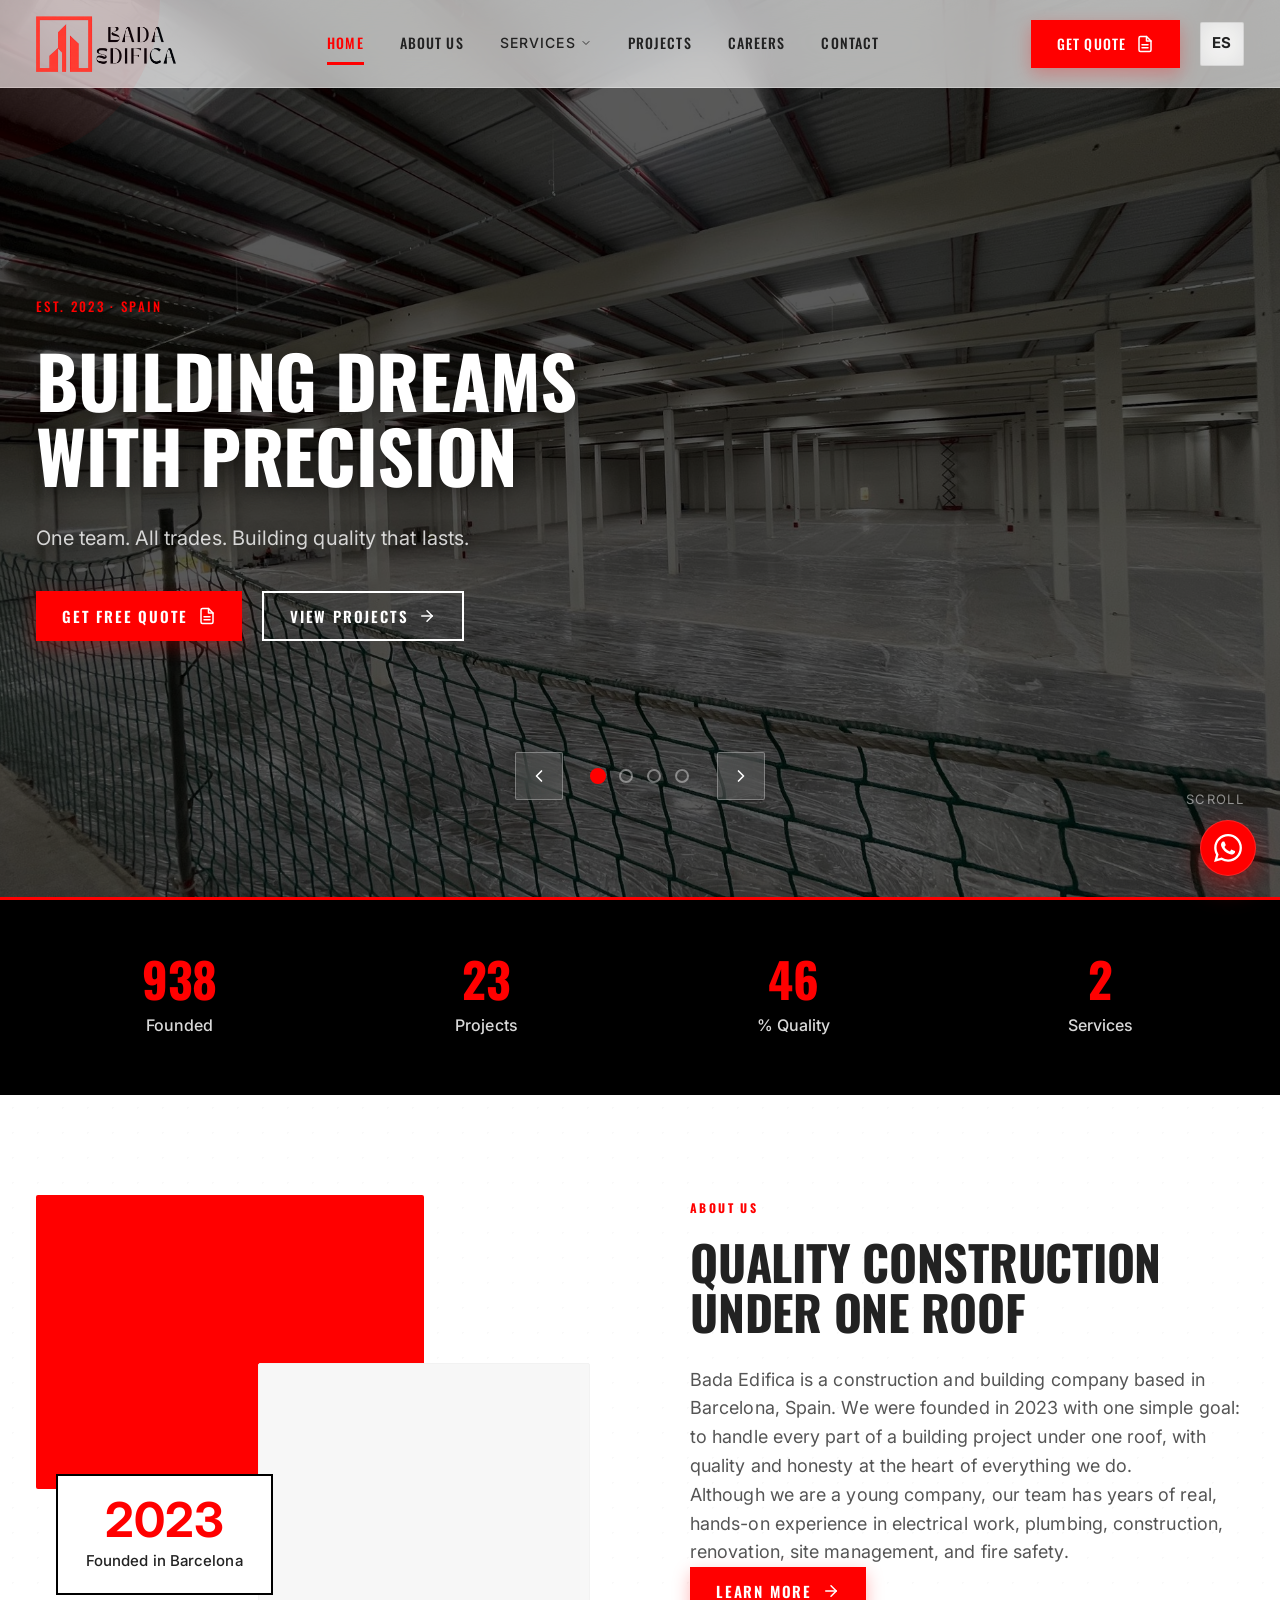
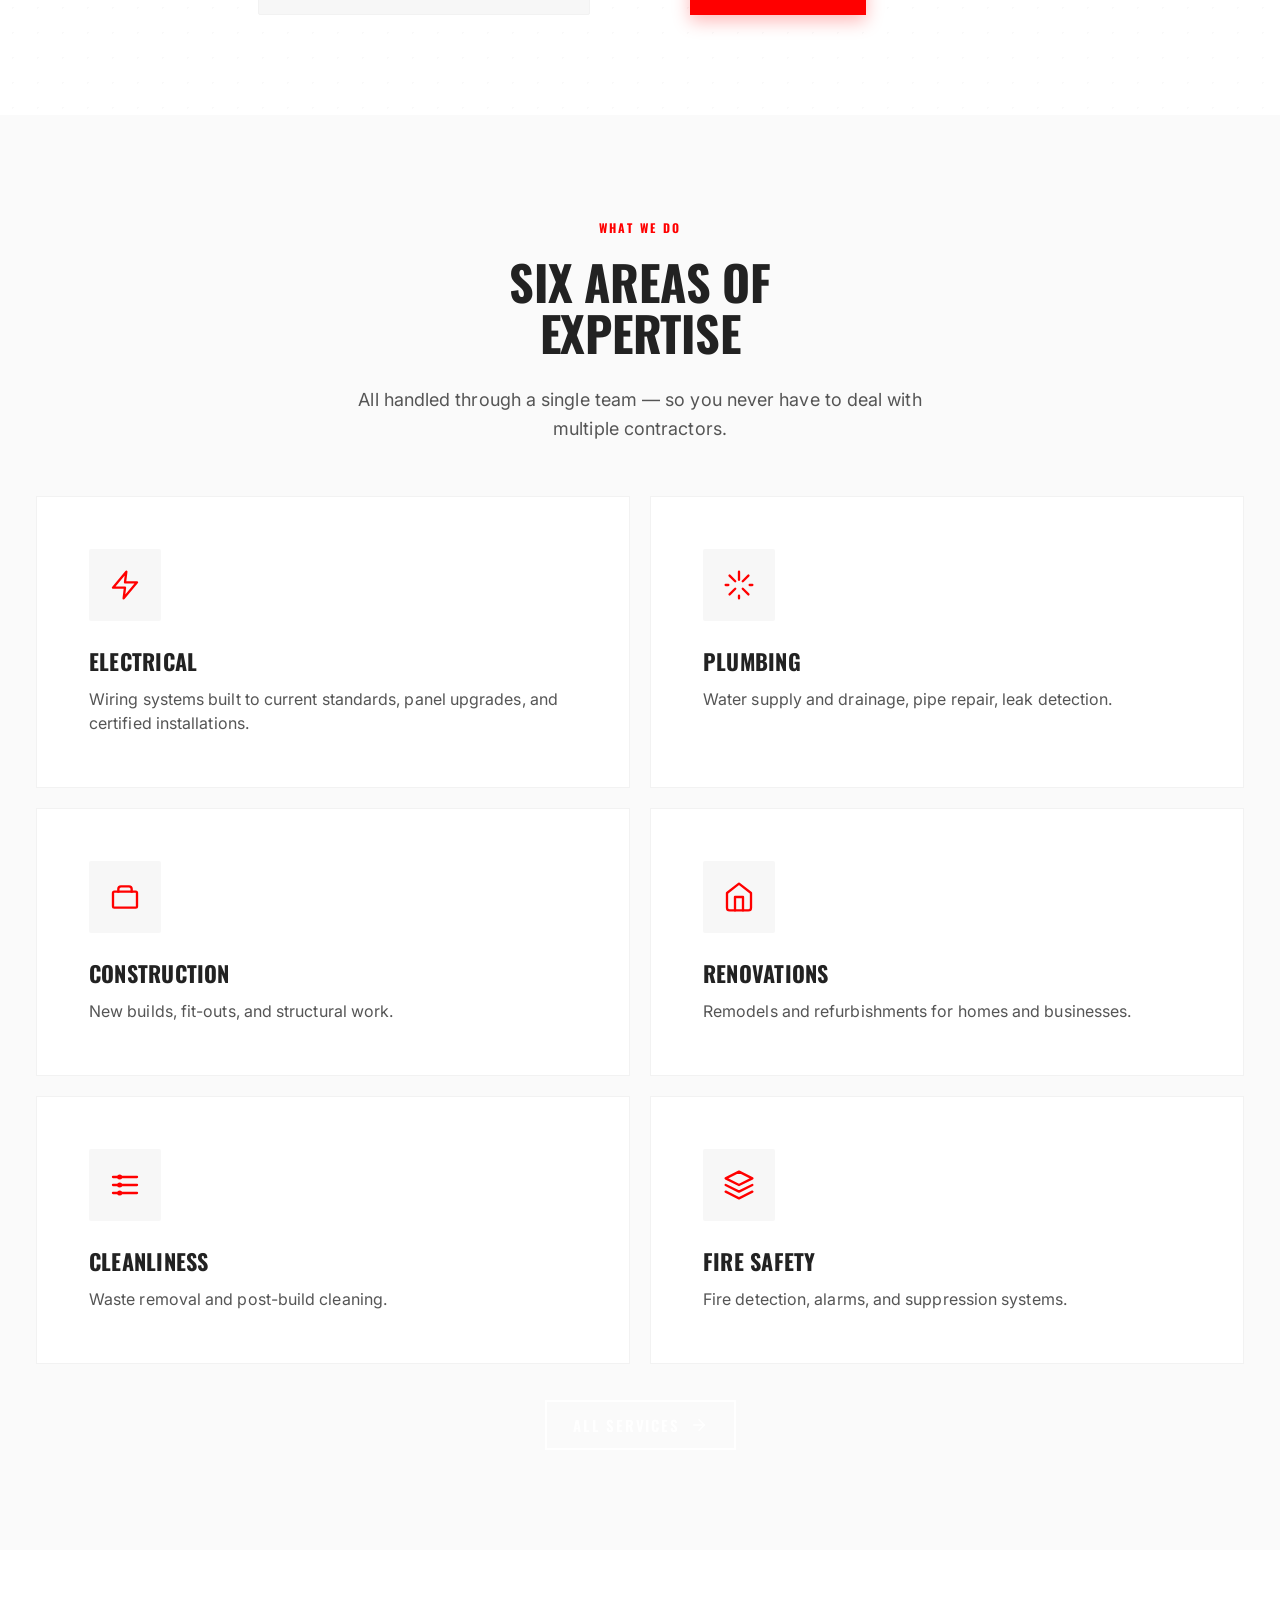
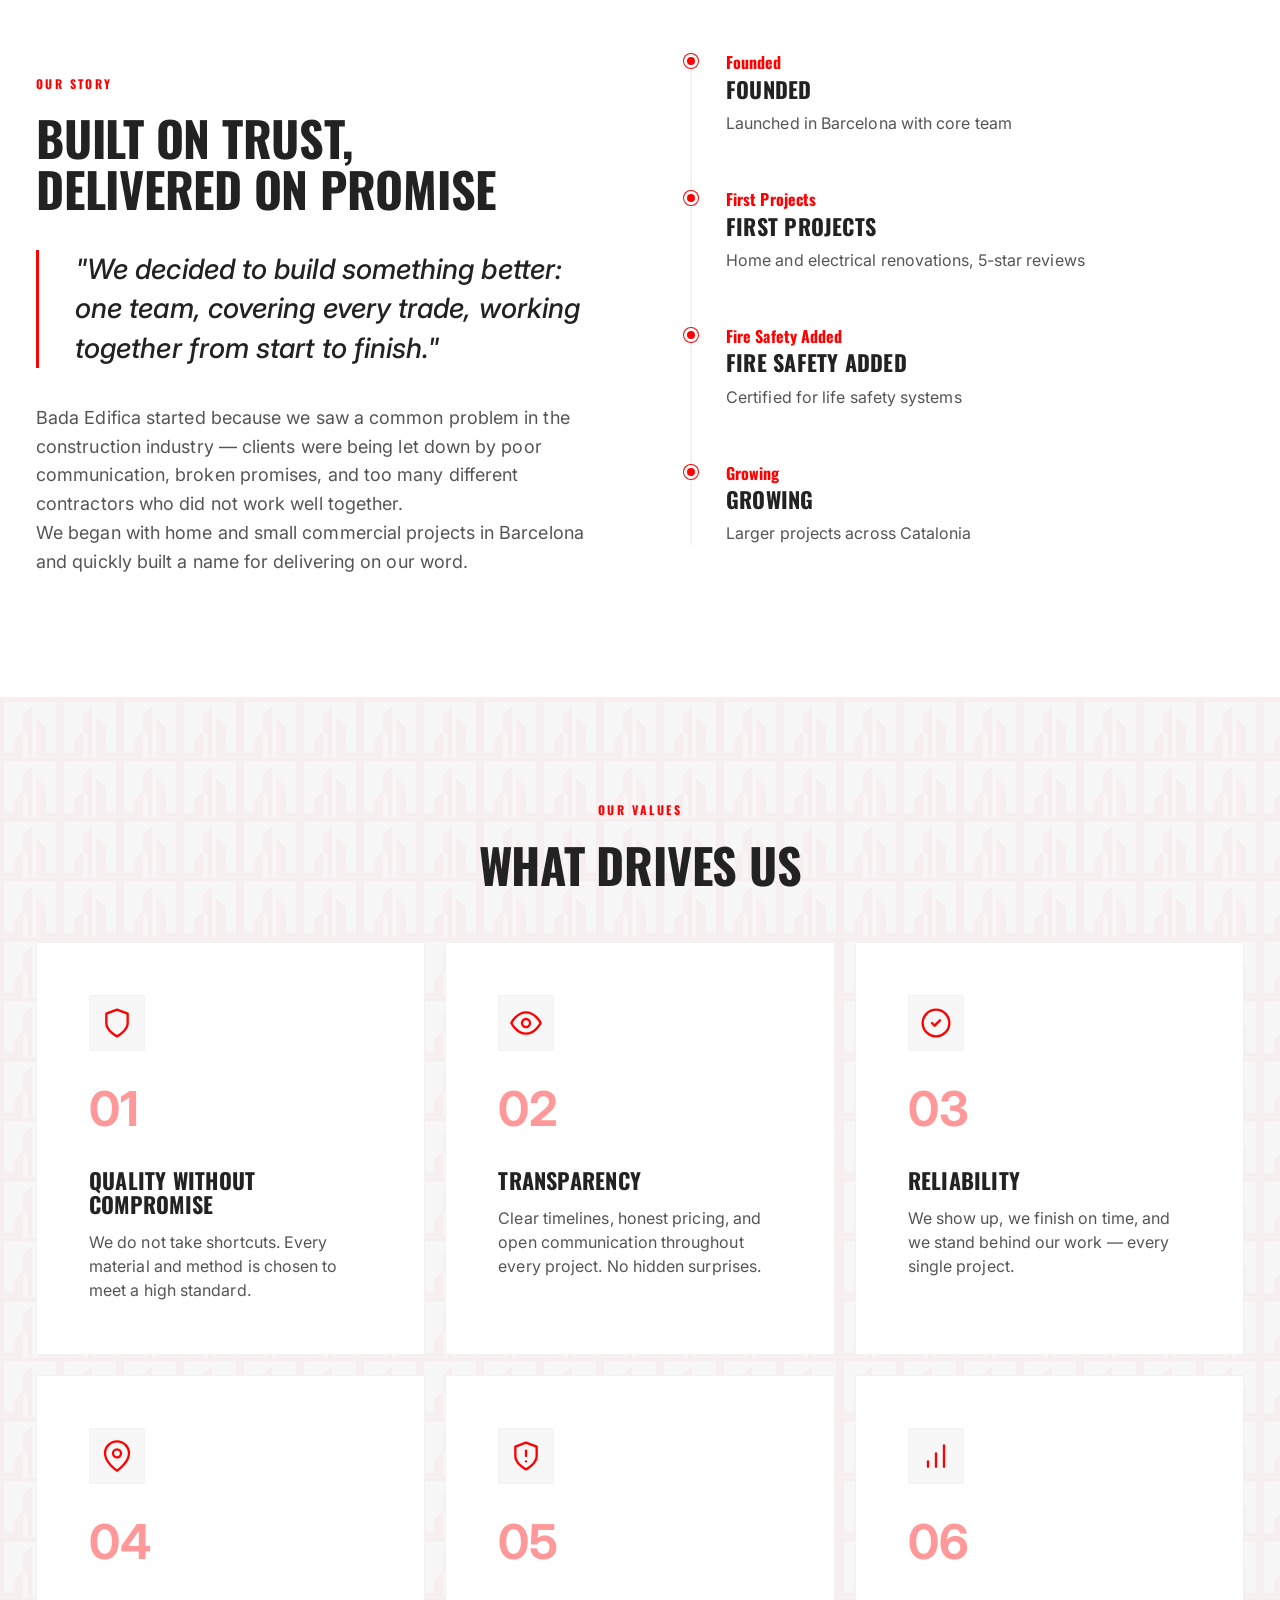
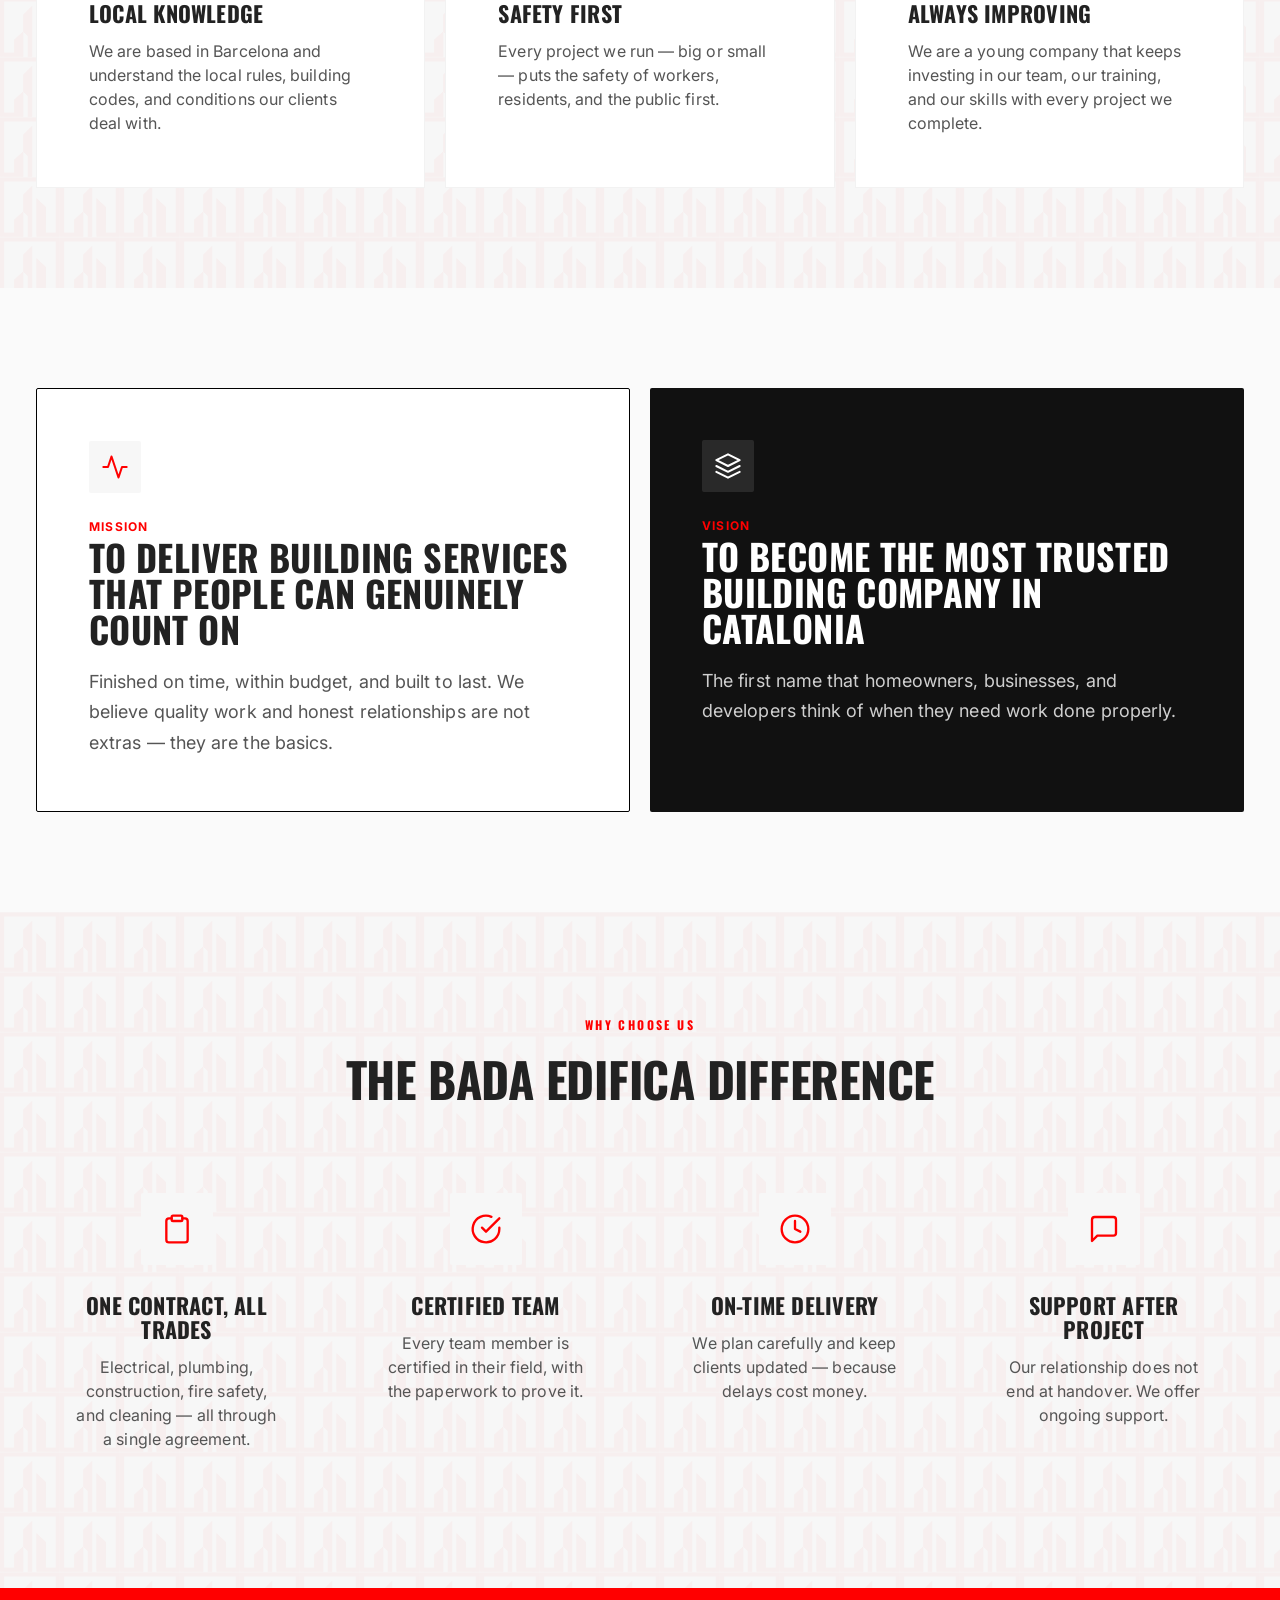
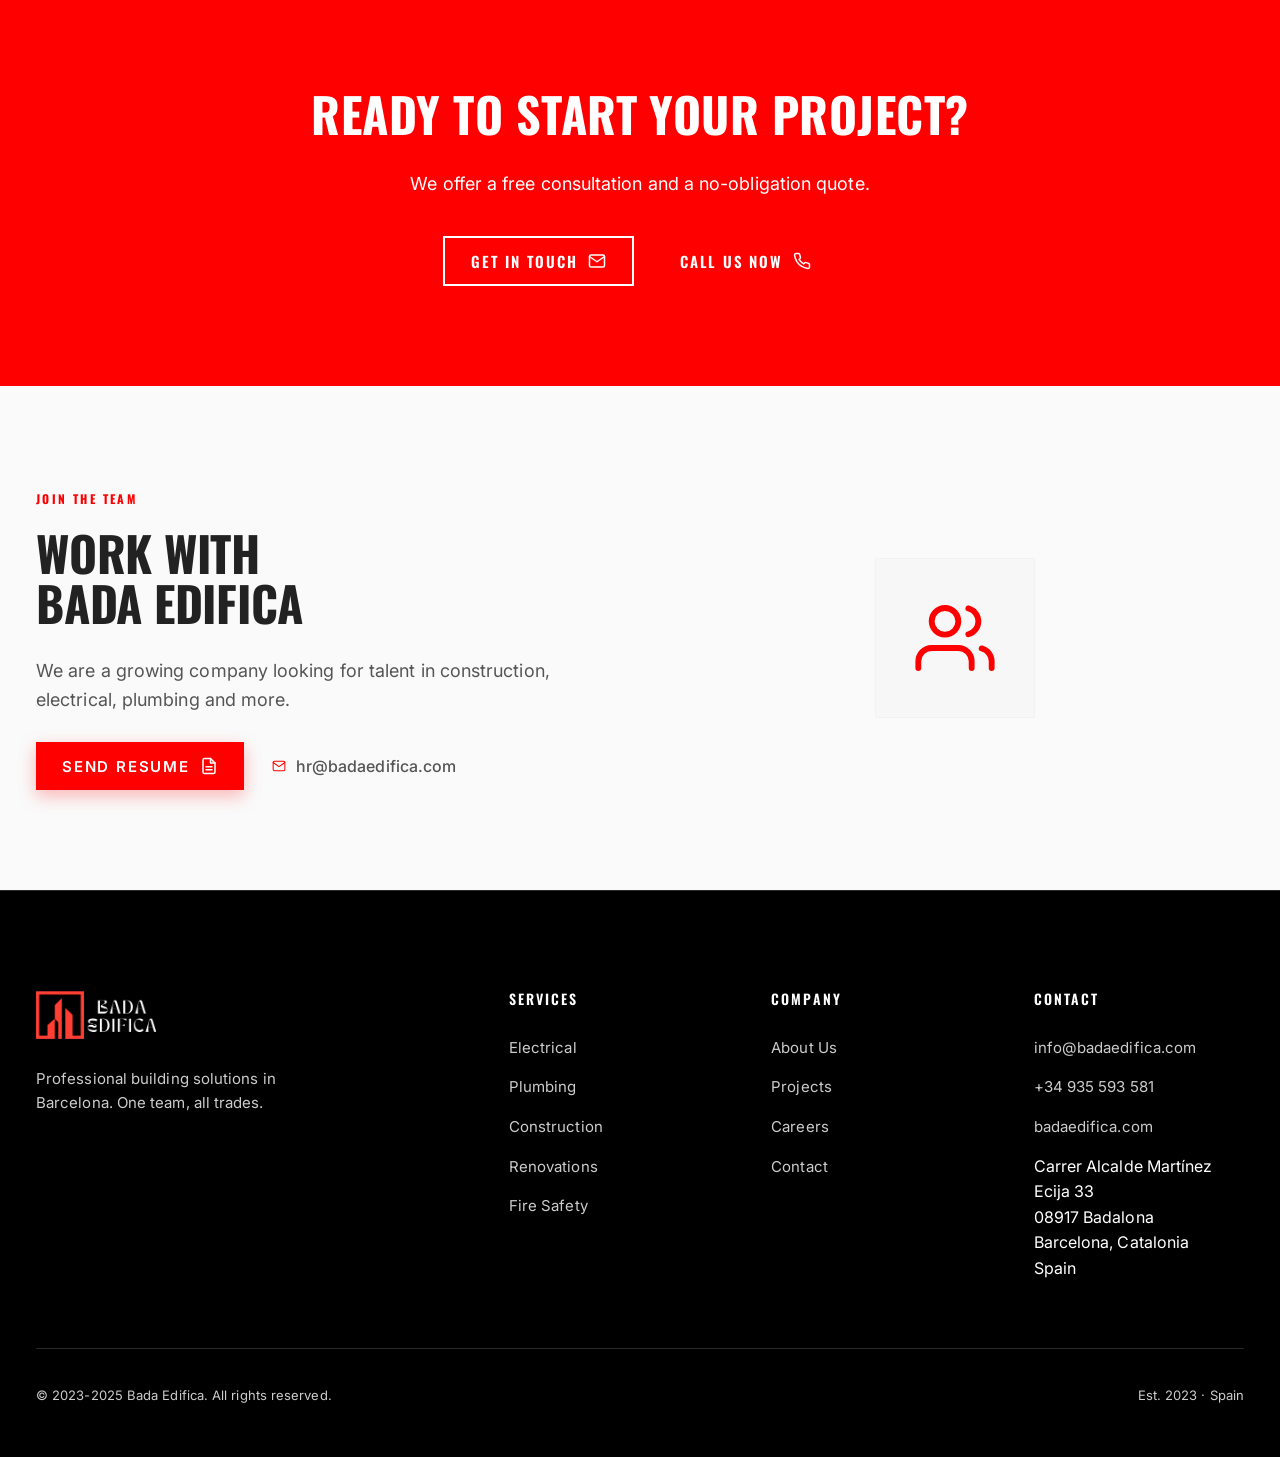
==== commit 1f165d3d: "Refresh UI, fix i18n, add clean URLs and server configs Cleanup - Remove tracked .DS_Store files and" ====
--- a/index.html
+++ b/index.html
@@ -5,10 +5,10 @@
     <meta name="viewport" content="width=device-width, initial-scale=1.0">
     <title>Bada Edifica | Soluciones Profesionales de Construcción en Barcelona</title>
     <meta name="description" content="Bada Edifica - Empresa de construcción y edificación en Barcelona. Fundada en 2023. Electricidad, fontanería, construcción, reformas, seguridad contra incendios. Un equipo, todos los oficios.">
-    <link rel="stylesheet" href="css/renault-style.css">
+    <link rel="stylesheet" href="css/styles.css">
     <link rel="preconnect" href="https://fonts.googleapis.com">
     <link rel="preconnect" href="https://fonts.gstatic.com" crossorigin>
-    <link href="https://fonts.googleapis.com/css2?family=Oswald:wght@300;400;500;600;700&display=swap" rel="stylesheet">
+    <link href="https://fonts.googleapis.com/css2?family=Oswald:wght@400;500;600;700&family=Inter:wght@400;500;600;700&display=swap" rel="stylesheet">
     <link rel="icon" type="image/png" href="public/logo/favicon.png">
     <link rel="apple-touch-icon" href="public/logo/favicon.png">
     <script src="js/translations.js"></script>
@@ -19,15 +19,15 @@
     <!-- Navigation -->
     <nav class="nav" id="nav">
         <div class="nav-container">
-            <a href="index.html" class="nav-logo">
+            <a href="/" class="nav-logo">
                 <img src="public/logo/logo-dark.png" alt="BADA EDIFICA" class="logo-img" loading="eager">
             </a>
             
             <ul class="nav-links" id="navLinks">
-                <li><a href="index.html" class="active" data-i18n="nav.home">Inicio</a></li>
-                <li><a href="about.html" data-i18n="nav.about">Sobre Nosotros</a></li>
+                <li><a href="/" class="active" data-i18n="nav.home">Inicio</a></li>
+                <li><a href="about" data-i18n="nav.about">Sobre Nosotros</a></li>
                 <li class="has-mega">
-                    <a href="services.html" class="mega-link">
+                    <a href="services" class="mega-link">
                         <span data-i18n="nav.services">Servicios</span>
                         <svg width="12" height="12" viewBox="0 0 24 24" fill="none" stroke="currentColor" stroke-width="2">
                             <polyline points="6 9 12 15 18 9"/>
@@ -37,44 +37,44 @@
                         <div class="mega-inner">
                             <div class="mega-section">
                                 <h4 data-i18n="mega.plumbing">Fontanería</h4>
-                                <a href="services.html#plumbing">
+                                <a href="services#plumbing">
                                     <span class="mega-title" data-i18n="mega.plumbing">Fontanería Instalaciones</span>
                                     <span class="mega-desc" data-i18n="mega.plumbingDesc">Suministro y saneamiento</span>
                                 </a>
-                                <a href="services.html#plumbing">
+                                <a href="services#plumbing">
                                     <span class="mega-title" data-i18n="mega.plumbingRepair">Reparación de Tuberías</span>
                                     <span class="mega-desc" data-i18n="mega.plumbingRepairDesc">Detección y reparación rápida</span>
                                 </a>
                             </div>
                             <div class="mega-section">
                                 <h4 data-i18n="mega.electrical">Electricidad</h4>
-                                <a href="services.html#electrical">
+                                <a href="services#electrical">
                                     <span class="mega-title" data-i18n="mega.electrical">Instalaciones Eléctricas</span>
                                     <span class="mega-desc" data-i18n="mega.electricalDesc">Sistemas según normativa</span>
                                 </a>
-                                <a href="services.html#electrical">
+                                <a href="services#electrical">
                                     <span class="mega-title" data-i18n="mega.electricalUpgrade">Cuadros Eléctricos</span>
                                     <span class="mega-desc" data-i18n="mega.electricalUpgradeDesc">Actualización de cuadros</span>
                                 </a>
                             </div>
                             <div class="mega-section">
                                 <h4 data-i18n="mega.construction">Construcción</h4>
-                                <a href="services.html#construction">
+                                <a href="services#construction">
                                     <span class="mega-title" data-i18n="mega.construction">Nueva Construcción</span>
                                     <span class="mega-desc" data-i18n="mega.constructionDesc">Obras nuevas, acondicionamientos</span>
                                 </a>
-                                <a href="services.html#renovation">
+                                <a href="services#renovation">
                                     <span class="mega-title" data-i18n="mega.renovation">Reformas</span>
                                     <span class="mega-desc" data-i18n="mega.renovationDesc">Remodelaciones y reformas</span>
                                 </a>
                             </div>
                             <div class="mega-section">
                                 <h4 data-i18n="mega.fire">Seguridad Contra Incendios</h4>
-                                <a href="services.html#fire">
+                                <a href="services#fire">
                                     <span class="mega-title" data-i18n="mega.fireDetection">Detección de Incendios</span>
                                     <span class="mega-desc" data-i18n="mega.fireDetectionDesc">Detectores de humo y calor</span>
                                 </a>
-                                <a href="services.html#fire">
+                                <a href="services#fire">
                                     <span class="mega-title" data-i18n="mega.fireSuppression">Sistemas de Extinción</span>
                                     <span class="mega-desc" data-i18n="mega.fireSuppressionDesc">Rociadores y extinción</span>
                                 </a>
@@ -82,18 +82,18 @@
                             <div class="mega-cta">
                                 <h4 data-i18n="mega.needHelp">¿Necesita Ayuda?</h4>
                                 <p data-i18n="mega.needHelpDesc">Contáctenos para una consulta gratuita</p>
-                                <a href="contact.html" class="btn btn-primary" data-i18n="mega.getQuote"><svg width="16" height="16" viewBox="0 0 24 24" fill="none" stroke="currentColor" stroke-width="2.5" stroke-linecap="round" stroke-linejoin="round"><path d="M14 2H6a2 2 0 0 0-2 2v16a2 2 0 0 0 2 2h12a2 2 0 0 0 2-2V8z"/><polyline points="14 2 14 8 20 8"/><line x1="16" y1="13" x2="8" y2="13"/><line x1="16" y1="17" x2="8" y2="17"/></svg> Cotizar</a>
+                                <a href="contact" class="btn btn-primary" data-i18n="mega.getQuote"><svg width="16" height="16" viewBox="0 0 24 24" fill="none" stroke="currentColor" stroke-width="2.5" stroke-linecap="round" stroke-linejoin="round"><path d="M14 2H6a2 2 0 0 0-2 2v16a2 2 0 0 0 2 2h12a2 2 0 0 0 2-2V8z"/><polyline points="14 2 14 8 20 8"/><line x1="16" y1="13" x2="8" y2="13"/><line x1="16" y1="17" x2="8" y2="17"/></svg> Cotizar</a>
                             </div>
                         </div>
                     </div>
                 </li>
-                <li><a href="projects.html" data-i18n="nav.projects">Proyectos</a></li>
-                <li><a href="career.html" data-i18n="nav.career">Carreras</a></li>
-                <li><a href="contact.html" data-i18n="nav.contact">Contacto</a></li>
+                <li><a href="projects" data-i18n="nav.projects">Proyectos</a></li>
+                <li><a href="career" data-i18n="nav.career">Carreras</a></li>
+                <li><a href="contact" data-i18n="nav.contact">Contacto</a></li>
             </ul>
             
             <div class="nav-actions">
-                <a href="contact.html" class="btn btn-primary nav-cta" data-i18n="nav.getQuote"><svg width="16" height="16" viewBox="0 0 24 24" fill="none" stroke="currentColor" stroke-width="2.5" stroke-linecap="round" stroke-linejoin="round"><path d="M14 2H6a2 2 0 0 0-2 2v16a2 2 0 0 0 2 2h12a2 2 0 0 0 2-2V8z"/><polyline points="14 2 14 8 20 8"/><line x1="16" y1="13" x2="8" y2="13"/><line x1="16" y1="17" x2="8" y2="17"/></svg> Cotizar</a>
+                <a href="contact" class="btn btn-primary nav-cta" data-i18n="nav.getQuote"><svg width="16" height="16" viewBox="0 0 24 24" fill="none" stroke="currentColor" stroke-width="2.5" stroke-linecap="round" stroke-linejoin="round"><path d="M14 2H6a2 2 0 0 0-2 2v16a2 2 0 0 0 2 2h12a2 2 0 0 0 2-2V8z"/><polyline points="14 2 14 8 20 8"/><line x1="16" y1="13" x2="8" y2="13"/><line x1="16" y1="17" x2="8" y2="17"/></svg> Cotizar</a>
                 <button class="lang-toggle" id="langToggle" aria-label="Cambiar idioma">EN</button>
                 <button class="menu-toggle" id="menuToggle" aria-label="Alternar menú">
                     <svg width="24" height="24" viewBox="0 0 24 24" fill="none" stroke="currentColor" stroke-width="2">
@@ -114,12 +114,12 @@
                 <div class="slide-bg" style="background-image: url('public/images/slide1.jpg')"></div>
                 <div class="slide-overlay"></div>
                 <div class="slide-content">
-                    <span class="slide-label" data-i18n="hero.slide1.label">Fundada en 2023 · Barcelona</span>
+                    <span class="slide-label" data-i18n="hero.slide1.label">Fundada en 2023 · España</span>
                     <h1 class="slide-title" data-i18n="hero.slide1.title">Construyendo Sueños<br>Con Precisión</h1>
                     <p class="slide-desc" data-i18n="hero.slide1.desc">Un equipo. Todos los oficios. Calidad que perdura.</p>
                     <div class="slide-buttons">
-                        <a href="contact.html" class="btn btn-primary" data-i18n="hero.slide1.cta"><svg width="16" height="16" viewBox="0 0 24 24" fill="none" stroke="currentColor" stroke-width="2.5" stroke-linecap="round" stroke-linejoin="round"><path d="M14 2H6a2 2 0 0 0-2 2v16a2 2 0 0 0 2 2h12a2 2 0 0 0 2-2V8z"/><polyline points="14 2 14 8 20 8"/><line x1="16" y1="13" x2="8" y2="13"/><line x1="16" y1="17" x2="8" y2="17"/></svg> Cotizar Gratis</a>
-                        <a href="projects.html" class="btn btn-outline-light" data-i18n="hero.slide1.cta2"><svg width="16" height="16" viewBox="0 0 24 24" fill="none" stroke="currentColor" stroke-width="2.5" stroke-linecap="round" stroke-linejoin="round"><line x1="5" y1="12" x2="19" y2="12"/><polyline points="12 5 19 12 12 19"/></svg> Ver Proyectos</a>
+                        <a href="contact" class="btn btn-primary" data-i18n="hero.slide1.cta"><svg width="16" height="16" viewBox="0 0 24 24" fill="none" stroke="currentColor" stroke-width="2.5" stroke-linecap="round" stroke-linejoin="round"><path d="M14 2H6a2 2 0 0 0-2 2v16a2 2 0 0 0 2 2h12a2 2 0 0 0 2-2V8z"/><polyline points="14 2 14 8 20 8"/><line x1="16" y1="13" x2="8" y2="13"/><line x1="16" y1="17" x2="8" y2="17"/></svg> Cotizar Gratis</a>
+                        <a href="projects" class="btn btn-outline-light" data-i18n="hero.slide1.cta2"><svg width="16" height="16" viewBox="0 0 24 24" fill="none" stroke="currentColor" stroke-width="2.5" stroke-linecap="round" stroke-linejoin="round"><line x1="5" y1="12" x2="19" y2="12"/><polyline points="12 5 19 12 12 19"/></svg> Ver Proyectos</a>
                     </div>
                 </div>
             </div>
@@ -132,8 +132,8 @@
                     <h1 class="slide-title" data-i18n="hero.slide2.title">Soluciones<br>Completas</h1>
                     <p class="slide-desc" data-i18n="hero.slide2.desc">Electricidad, fontanería, construcción, reformas, seguridad — todo en un equipo.</p>
                     <div class="slide-buttons">
-                        <a href="services.html" class="btn btn-primary" data-i18n="hero.slide2.cta"><svg width="16" height="16" viewBox="0 0 24 24" fill="none" stroke="currentColor" stroke-width="2.5" stroke-linecap="round" stroke-linejoin="round"><rect x="3" y="3" width="7" height="7"/><rect x="14" y="3" width="7" height="7"/><rect x="14" y="14" width="7" height="7"/><rect x="3" y="14" width="7" height="7"/></svg> Nuestros Servicios</a>
-                        <a href="contact.html" class="btn btn-outline-light" data-i18n="hero.slide2.cta2"><svg width="16" height="16" viewBox="0 0 24 24" fill="none" stroke="currentColor" stroke-width="2.5" stroke-linecap="round" stroke-linejoin="round"><path d="M4 4h16c1.1 0 2 .9 2 2v12c0 1.1-.9 2-2 2H4c-1.1 0-2-.9-2-2V6c0-1.1.9-2 2-2z"/><polyline points="22 6 12 13 2 6"/></svg> Contáctenos</a>
+                        <a href="services" class="btn btn-primary" data-i18n="hero.slide2.cta"><svg width="16" height="16" viewBox="0 0 24 24" fill="none" stroke="currentColor" stroke-width="2.5" stroke-linecap="round" stroke-linejoin="round"><rect x="3" y="3" width="7" height="7"/><rect x="14" y="3" width="7" height="7"/><rect x="14" y="14" width="7" height="7"/><rect x="3" y="14" width="7" height="7"/></svg> Nuestros Servicios</a>
+                        <a href="contact" class="btn btn-outline-light" data-i18n="hero.slide2.cta2"><svg width="16" height="16" viewBox="0 0 24 24" fill="none" stroke="currentColor" stroke-width="2.5" stroke-linecap="round" stroke-linejoin="round"><path d="M4 4h16c1.1 0 2 .9 2 2v12c0 1.1-.9 2-2 2H4c-1.1 0-2-.9-2-2V6c0-1.1.9-2 2-2z"/><polyline points="22 6 12 13 2 6"/></svg> Contáctenos</a>
                     </div>
                 </div>
             </div>
@@ -146,8 +146,8 @@
                     <h1 class="slide-title" data-i18n="hero.slide3.title">Trabajo de<br>Calidad</h1>
                     <p class="slide-desc" data-i18n="hero.slide3.desc">Más de 50 proyectos completados con 100% compromiso.</p>
                     <div class="slide-buttons">
-                        <a href="projects.html" class="btn btn-primary" data-i18n="hero.slide3.cta"><svg width="16" height="16" viewBox="0 0 24 24" fill="none" stroke="currentColor" stroke-width="2.5" stroke-linecap="round" stroke-linejoin="round"><line x1="5" y1="12" x2="19" y2="12"/><polyline points="12 5 19 12 12 19"/></svg> Ver Proyectos</a>
-                        <a href="about.html" class="btn btn-outline-light" data-i18n="hero.slide3.cta2"><svg width="16" height="16" viewBox="0 0 24 24" fill="none" stroke="currentColor" stroke-width="2.5" stroke-linecap="round" stroke-linejoin="round"><path d="M17 21v-2a4 4 0 0 0-4-4H5a4 4 0 0 0-4 4v2"/><circle cx="9" cy="7" r="4"/><path d="M23 21v-2a4 4 0 0 0-3-3.87"/><path d="M16 3.13a4 4 0 0 1 0 7.75"/></svg> Sobre Nosotros</a>
+                        <a href="projects" class="btn btn-primary" data-i18n="hero.slide3.cta"><svg width="16" height="16" viewBox="0 0 24 24" fill="none" stroke="currentColor" stroke-width="2.5" stroke-linecap="round" stroke-linejoin="round"><line x1="5" y1="12" x2="19" y2="12"/><polyline points="12 5 19 12 12 19"/></svg> Ver Proyectos</a>
+                        <a href="about" class="btn btn-outline-light" data-i18n="hero.slide3.cta2"><svg width="16" height="16" viewBox="0 0 24 24" fill="none" stroke="currentColor" stroke-width="2.5" stroke-linecap="round" stroke-linejoin="round"><path d="M17 21v-2a4 4 0 0 0-4-4H5a4 4 0 0 0-4 4v2"/><circle cx="9" cy="7" r="4"/><path d="M23 21v-2a4 4 0 0 0-3-3.87"/><path d="M16 3.13a4 4 0 0 1 0 7.75"/></svg> Sobre Nosotros</a>
                     </div>
                 </div>
             </div>
@@ -160,8 +160,8 @@
                     <h1 class="slide-title" data-i18n="hero.slide4.title">Seguridad<br>Primero</h1>
                     <p class="slide-desc" data-i18n="hero.slide4.desc">Sistemas certificados de detección y extinción.</p>
                     <div class="slide-buttons">
-                        <a href="services.html#fire" class="btn btn-primary" data-i18n="hero.slide4.cta"><svg width="16" height="16" viewBox="0 0 24 24" fill="none" stroke="currentColor" stroke-width="2.5" stroke-linecap="round" stroke-linejoin="round"><path d="M12 22s8-4 8-10V5l-8-3-8 3v7c0 6 8 10 8 10z"/></svg> Seguridad</a>
-                        <a href="contact.html" class="btn btn-outline-light" data-i18n="hero.slide4.cta2"><svg width="16" height="16" viewBox="0 0 24 24" fill="none" stroke="currentColor" stroke-width="2.5" stroke-linecap="round" stroke-linejoin="round"><path d="M14 2H6a2 2 0 0 0-2 2v16a2 2 0 0 0 2 2h12a2 2 0 0 0 2-2V8z"/><polyline points="14 2 14 8 20 8"/><line x1="16" y1="13" x2="8" y2="13"/><line x1="16" y1="17" x2="8" y2="17"/></svg> Cotizar</a>
+                        <a href="services#fire" class="btn btn-primary" data-i18n="hero.slide4.cta"><svg width="16" height="16" viewBox="0 0 24 24" fill="none" stroke="currentColor" stroke-width="2.5" stroke-linecap="round" stroke-linejoin="round"><path d="M12 22s8-4 8-10V5l-8-3-8 3v7c0 6 8 10 8 10z"/></svg> Seguridad</a>
+                        <a href="contact" class="btn btn-outline-light" data-i18n="hero.slide4.cta2"><svg width="16" height="16" viewBox="0 0 24 24" fill="none" stroke="currentColor" stroke-width="2.5" stroke-linecap="round" stroke-linejoin="round"><path d="M14 2H6a2 2 0 0 0-2 2v16a2 2 0 0 0 2 2h12a2 2 0 0 0 2-2V8z"/><polyline points="14 2 14 8 20 8"/><line x1="16" y1="13" x2="8" y2="13"/><line x1="16" y1="17" x2="8" y2="17"/></svg> Cotizar</a>
                     </div>
                 </div>
             </div>
@@ -244,7 +244,7 @@
                     <h2 class="section-title stagger-2" data-i18n="about.title">Construcción de<br>Calidad Bajo<br>Un Solo Techo</h2>
                     <p class="section-desc stagger-3" data-i18n="about.desc1">Bada Edifica es una empresa de construcción y edificación con sede en Barcelona, España. Fuimos fundados en 2023 con un objetivo simple: gestionar cada parte de un proyecto de construcción bajo un mismo techo, con calidad y honestidad en el corazón de todo lo que hacemos.</p>
                     <p class="section-desc stagger-3" data-i18n="about.desc2">Aunque somos una empresa joven, nuestro equipo cuenta con años de experiencia práctica en trabajos eléctricos, fontanería, construcción, reformas, gestión de obras y seguridad contra incendios.</p>
-                    <a href="about.html" class="btn btn-primary stagger-4" data-i18n="about.cta"><svg width="16" height="16" viewBox="0 0 24 24" fill="none" stroke="currentColor" stroke-width="2.5" stroke-linecap="round" stroke-linejoin="round"><line x1="5" y1="12" x2="19" y2="12"/><polyline points="12 5 19 12 12 19"/></svg> Saber Más</a>
+                    <a href="about" class="btn btn-primary stagger-4" data-i18n="about.cta"><svg width="16" height="16" viewBox="0 0 24 24" fill="none" stroke="currentColor" stroke-width="2.5" stroke-linecap="round" stroke-linejoin="round"><line x1="5" y1="12" x2="19" y2="12"/><polyline points="12 5 19 12 12 19"/></svg> Saber Más</a>
                 </div>
             </div>
         </div>
@@ -327,7 +327,7 @@
             </div>
             
             <div class="section-cta fade-up">
-                <a href="services.html" class="btn btn-outline-light" data-i18n="services.cta"><svg width="16" height="16" viewBox="0 0 24 24" fill="none" stroke="currentColor" stroke-width="2.5" stroke-linecap="round" stroke-linejoin="round"><line x1="5" y1="12" x2="19" y2="12"/><polyline points="12 5 19 12 12 19"/></svg> Todos los Servicios</a>
+                <a href="services" class="btn btn-outline-light" data-i18n="services.cta"><svg width="16" height="16" viewBox="0 0 24 24" fill="none" stroke="currentColor" stroke-width="2.5" stroke-linecap="round" stroke-linejoin="round"><line x1="5" y1="12" x2="19" y2="12"/><polyline points="12 5 19 12 12 19"/></svg> Todos los Servicios</a>
             </div>
         </div>
     </section>
@@ -518,7 +518,7 @@
             <h2 class="cta-title fade-up" data-i18n="cta.title">¿Listo para Comenzar tu Proyecto?</h2>
             <p class="cta-desc fade-up stagger-1" data-i18n="cta.desc">Ofrecemos una consulta gratuita y un presupuesto sin compromiso.</p>
             <div class="cta-buttons fade-up stagger-2">
-                <a href="contact.html" class="btn btn-outline-light" data-i18n="cta.contact"><svg width="16" height="16" viewBox="0 0 24 24" fill="none" stroke="currentColor" stroke-width="2.5" stroke-linecap="round" stroke-linejoin="round"><path d="M4 4h16c1.1 0 2 .9 2 2v12c0 1.1-.9 2-2 2H4c-1.1 0-2-.9-2-2V6c0-1.1.9-2 2-2z"/><polyline points="22 6 12 13 2 6"/></svg> Contáctanos</a>
+                <a href="contact" class="btn btn-outline-light" data-i18n="cta.contact"><svg width="16" height="16" viewBox="0 0 24 24" fill="none" stroke="currentColor" stroke-width="2.5" stroke-linecap="round" stroke-linejoin="round"><path d="M4 4h16c1.1 0 2 .9 2 2v12c0 1.1-.9 2-2 2H4c-1.1 0-2-.9-2-2V6c0-1.1.9-2 2-2z"/><polyline points="22 6 12 13 2 6"/></svg> Contáctanos</a>
                 <a href="tel:+34935593581" class="btn btn-primary" data-i18n="cta.call"><svg width="16" height="16" viewBox="0 0 24 24" fill="none" stroke="currentColor" stroke-width="2.5" stroke-linecap="round" stroke-linejoin="round"><path d="M22 16.92v3a2 2 0 0 1-2.18 2 19.79 19.79 0 0 1-8.63-3.07 19.5 19.5 0 0 1-6-6 19.79 19.79 0 0 1-3.07-8.67A2 2 0 0 1 4.11 2h3a2 2 0 0 1 2 1.72 12.84 12.84 0 0 0 .7 2.81 2 2 0 0 1-.45 2.11L8.09 9.91a16 16 0 0 0 6 6l1.27-1.27a2 2 0 0 1 2.11-.45 12.84 12.84 0 0 0 2.81.7A2 2 0 0 1 22 16.92z"/></svg> Llámanos Ahora</a>
             </div>
         </div>
@@ -533,7 +533,7 @@
                     <h2 class="section-title stagger-2" data-i18n="career.title">Trabaja con<br>Bada Edifica</h2>
                     <p class="section-desc stagger-3" data-i18n="career.desc">Somos una empresa en crecimiento buscando talento en construcción, electricidad, fontanería y más.</p>
                     <div class="career-actions stagger-4">
-                        <a href="career.html" class="btn btn-primary">
+                        <a href="career" class="btn btn-primary">
                             <svg width="16" height="16" viewBox="0 0 24 24" fill="none" stroke="currentColor" stroke-width="2.5" stroke-linecap="round" stroke-linejoin="round"><path d="M14 2H6a2 2 0 0 0-2 2v16a2 2 0 0 0 2 2h12a2 2 0 0 0 2-2V8z"/><polyline points="14 2 14 8 20 8"/><line x1="16" y1="13" x2="8" y2="13"/><line x1="16" y1="17" x2="8" y2="17"/></svg>
                             <span data-i18n="career.cta">Enviar Currículum</span>
                         </a>
@@ -562,7 +562,7 @@
         <div class="container">
             <div class="footer-grid">
                 <div class="footer-brand">
-                    <a href="index.html" class="footer-logo">
+                    <a href="/" class="footer-logo">
                         <img src="public/logo/logo-white.png" alt="BADA EDIFICA" class="footer-logo-img" loading="lazy">
                     </a>
                     <p class="footer-desc" data-i18n="footer.desc">Soluciones profesionales de construcción en Barcelona. Un equipo, todos los oficios.</p>
@@ -571,21 +571,21 @@
                 <div class="footer-col">
                     <h4 class="footer-title" data-i18n="footer.services">Servicios</h4>
                     <ul class="footer-links">
-                        <li><a href="services.html" data-i18n="footer.electrical">Electricidad</a></li>
-                        <li><a href="services.html" data-i18n="footer.plumbing">Fontanería</a></li>
-                        <li><a href="services.html" data-i18n="footer.construction">Construcción</a></li>
-                        <li><a href="services.html" data-i18n="footer.renovation">Reformas</a></li>
-                        <li><a href="services.html" data-i18n="footer.fire">Seguridad Contra Incendios</a></li>
+                        <li><a href="services" data-i18n="footer.electrical">Electricidad</a></li>
+                        <li><a href="services" data-i18n="footer.plumbing">Fontanería</a></li>
+                        <li><a href="services" data-i18n="footer.construction">Construcción</a></li>
+                        <li><a href="services" data-i18n="footer.renovation">Reformas</a></li>
+                        <li><a href="services" data-i18n="footer.fire">Seguridad Contra Incendios</a></li>
                     </ul>
                 </div>
                 
                 <div class="footer-col">
                     <h4 class="footer-title" data-i18n="footer.company">Empresa</h4>
                     <ul class="footer-links">
-                        <li><a href="about.html" data-i18n="footer.about">Sobre Nosotros</a></li>
-                        <li><a href="projects.html" data-i18n="footer.projects">Proyectos</a></li>
-                        <li><a href="career.html" data-i18n="nav.career">Carreras</a></li>
-                        <li><a href="contact.html" data-i18n="footer.contact">Contacto</a></li>
+                        <li><a href="about" data-i18n="footer.about">Sobre Nosotros</a></li>
+                        <li><a href="projects" data-i18n="footer.projects">Proyectos</a></li>
+                        <li><a href="career" data-i18n="nav.career">Carreras</a></li>
+                        <li><a href="contact" data-i18n="footer.contact">Contacto</a></li>
                     </ul>
                 </div>
                 
@@ -602,12 +602,12 @@
             
             <div class="footer-bottom">
                 <span data-i18n="footer.copyright">© 2023-2025 Bada Edifica. Todos los derechos reservados.</span>
-                <span data-i18n="footer.est">Fundada en 2023 · Barcelona</span>
+                <span data-i18n="footer.est">Fundada en 2023 · España</span>
             </div>
         </div>
     </footer>
 
-    <a href="https://wa.me/3467776166" target="_blank" rel="noopener" class="whatsapp-float" aria-label="WhatsApp">
+    <a href="https://wa.me/34677076166" target="_blank" rel="noopener" class="whatsapp-float" aria-label="WhatsApp">
         <svg viewBox="0 0 24 24" fill="white">
             <path d="M17.472 14.382c-.297-.149-1.758-.867-2.03-.967-.273-.099-.471-.148-.67.15-.197.297-.767.966-.94 1.164-.173.199-.347.223-.644.075-.297-.15-1.255-.463-2.39-1.475-.883-.788-1.48-1.761-1.653-2.059-.173-.297-.018-.458.13-.606.134-.133.298-.347.446-.52.149-.174.198-.298.298-.497.099-.198.05-.371-.025-.52-.075-.149-.669-1.612-.916-2.207-.242-.579-.487-.5-.669-.51-.173-.008-.371-.01-.57-.01-.198 0-.52.074-.792.372-.272.297-1.04 1.016-1.04 2.479 0 1.462 1.065 2.875 1.213 3.074.149.198 2.096 3.2 5.077 4.487.709.306 1.262.489 1.694.625.712.227 1.36.195 1.871.118.571-.085 1.758-.719 2.006-1.413.248-.694.248-1.289.173-1.413-.074-.124-.272-.198-.57-.347m-5.421 7.403h-.004a9.87 9.87 0 01-5.031-1.378l-.361-.214-3.741.982.998-3.648-.235-.374a9.86 9.86 0 01-1.51-5.26c.001-5.45 4.436-9.884 9.888-9.884 2.64 0 5.122 1.03 6.988 2.898a9.825 9.825 0 012.893 6.994c-.003 5.45-4.437 9.884-9.885 9.884m8.413-18.297A11.815 11.815 0 0012.05 0C5.495 0 .16 5.335.157 11.892c0 2.096.547 4.142 1.588 5.945L.057 24l6.305-1.654a11.882 11.882 0 005.683 1.448h.005c6.554 0 11.89-5.335 11.893-11.893a11.821 11.821 0 00-3.48-8.413z"/>
         </svg>
--- a/css/styles.css
+++ b/css/styles.css
@@ -0,0 +1,3937 @@
+:root {
+    /* Brand Accent - Bada Edifica Red */
+    --color-primary: #ff0000;
+    --color-primary-deep: #cc0000;
+    --color-on-primary: #ffffff;
+    
+    /* Surface Colors */
+    --color-canvas: #ffffff;
+    --color-surface-soft: #f7f7f7;
+    --color-surface-dark: #000000;
+    --color-surface-deep: #111111;
+    
+    /* Dividers */
+    --color-hairline: #f2f2f2;
+    --color-hairline-strong: #000000;
+    --color-divider-dark: rgba(255,255,255,0.16);
+    
+    /* Text Colors */
+    --color-ink: #000000;
+    --color-body: #222222;
+    --color-charcoal: #222222;
+    --color-mute: #555555;
+    --color-ash: #777777;
+    --color-stone: #c4c4c4;
+    --color-on-dark: #ffffff;
+    --color-on-dark-mute: rgba(255,255,255,0.8);
+    
+    /* Semantic */
+    --color-error: #be6464;
+    --color-warning: #f0ad4e;
+    --color-success: #8dc572;
+    --color-info: #337ab7;
+    --color-link: #0000ee;
+    
+    /* Typography Scale */
+    --font-display-xl: 64px;
+    --font-display-lg: 48px;
+    --font-display-md: 36px;
+    --font-heading-lg: 28px;
+    --font-heading-md: 22px;
+    --font-heading-sm: 18px;
+    --font-subtitle: 20px;
+    --font-body-lg: 18px;
+    --font-body-md: 16px;
+    --font-body-sm: 15px;
+    --font-button-lg: 16px;
+    --font-button-md: 15px;
+    --font-button-sm: 14px;
+    --font-caption: 13px;
+    --font-overline: 12px;
+    
+    /* Spacing */
+    --space-xxs: 5px;
+    --space-xs: 10px;
+    --space-sm: 14px;
+    --space-md: 20px;
+    --space-lg: 28px;
+    --space-xl: 36px;
+    --space-xxl: 52px;
+    --space-xxxl: 70px;
+    --space-section: 100px;
+    
+    /* Border Radius */
+    --rounded-none: 0px;
+    --rounded-xs: 2px;
+    --rounded-sm: 3px;
+    --rounded-md: 4px;
+    --rounded-pill: 46px;
+    --rounded-full: 9999px;
+    
+    /* Font Family */
+    --font-primary: 'Inter', -apple-system, BlinkMacSystemFont, 'Segoe UI', Roboto, sans-serif;
+    --font-display: 'Oswald', 'Inter', sans-serif;
+    --font-mono: ui-monospace, 'SF Mono', Menlo, Consolas, monospace;
+    
+    /* Container */
+    --container-max: 1440px;
+}
+
+*, *::before, *::after {
+    box-sizing: border-box;
+    margin: 0;
+    padding: 0;
+}
+
+html {
+    scroll-behavior: smooth;
+}
+
+body {
+    font-family: var(--font-primary);
+    font-size: var(--font-body-md);
+    font-weight: 400;
+    line-height: 1.5;
+    color: var(--color-ink);
+    background-color: var(--color-canvas);
+    -webkit-font-smoothing: antialiased;
+    -moz-osx-font-smoothing: grayscale;
+    overflow-x: hidden;
+}
+
+a {
+    color: inherit;
+    text-decoration: none;
+}
+
+ul, ol {
+    list-style: none;
+}
+
+img {
+    max-width: 100%;
+    height: auto;
+    display: block;
+}
+
+button {
+    font-family: inherit;
+    cursor: pointer;
+    border: none;
+    background: none;
+}
+
+::selection {
+    background-color: var(--color-primary);
+    color: var(--color-on-primary);
+}
+
+:focus-visible {
+    outline: 2px solid var(--color-primary);
+    outline-offset: 2px;
+}
+
+::-webkit-scrollbar {
+    width: 8px;
+}
+
+::-webkit-scrollbar-track {
+    background: var(--color-surface-soft);
+}
+
+::-webkit-scrollbar-thumb {
+    background: var(--color-stone);
+    border-radius: var(--rounded-full);
+}
+
+::-webkit-scrollbar-thumb:hover {
+    background: var(--color-ash);
+}
+
+/* ============================================
+   LAYOUT
+============================================ */
+.container {
+    max-width: var(--container-max);
+    margin: 0 auto;
+    padding: 0 var(--space-xl);
+}
+
+.section {
+    padding: var(--space-section) 0;
+    position: relative;
+    overflow: hidden;
+}
+
+.section--dark {
+    background-color: var(--color-surface-dark);
+    color: var(--color-on-dark);
+}
+
+.section--dark .section-desc {
+    color: var(--color-on-dark-mute);
+}
+
+.section--soft {
+    background-color: var(--color-surface-soft);
+}
+
+/* Section Patterns */
+.section::before {
+    content: '';
+    position: absolute;
+    top: 0;
+    left: 0;
+    right: 0;
+    bottom: 0;
+    opacity: 0.03;
+    pointer-events: none;
+    z-index: 0;
+}
+
+.section--dark::before {
+    opacity: 0.05;
+}
+
+.section > .container {
+    position: relative;
+    z-index: 1;
+}
+
+/* Dot Pattern */
+.pattern-dots::before {
+    background-image: radial-gradient(circle, var(--color-primary) 1px, transparent 1px);
+    background-size: 30px 30px;
+}
+
+/* Grid Pattern */
+.pattern-grid::before {
+    background-image: 
+        linear-gradient(to right, rgba(255, 0, 0, 0.1) 1px, transparent 1px),
+        linear-gradient(to bottom, rgba(255, 0, 0, 0.1) 1px, transparent 1px);
+    background-size: 40px 40px;
+}
+
+/* Diagonal Pattern */
+.pattern-diagonal::before {
+    background-image: repeating-linear-gradient(
+        45deg,
+        transparent,
+        transparent 10px,
+        rgba(255, 0, 0, 0.05) 10px,
+        rgba(255, 0, 0, 0.05) 20px
+    );
+}
+
+/* Favicon Pattern */
+.pattern-favicon::before {
+    background-image: url('../public/logo/favicon.png');
+    background-size: 60px 60px;
+    background-repeat: repeat;
+    opacity: 0.04;
+}
+
+.pattern-favicon-dark::before {
+    background-image: url('../public/logo/favicon.png');
+    background-size: 60px 60px;
+    background-repeat: repeat;
+    opacity: 0.08;
+}
+
+/* Section with pattern */
+.section-pattern-light {
+    background-color: var(--color-canvas);
+}
+
+.section-pattern-light::before {
+    background-image: radial-gradient(circle, var(--color-hairline) 1px, transparent 1px);
+    background-size: 25px 25px;
+    opacity: 0.5;
+}
+
+.section-pattern-dark {
+    background-color: var(--color-surface-dark);
+    color: var(--color-on-dark);
+}
+
+.section-pattern-dark::before {
+    background-image: radial-gradient(circle, rgba(255,255,255,0.1) 1px, transparent 1px);
+    background-size: 25px 25px;
+    opacity: 1;
+}
+
+.section-title {
+    font-family: var(--font-display);
+    font-size: clamp(36px, 5vw, var(--font-display-lg));
+    font-weight: 700;
+    line-height: 1;
+    margin-bottom: var(--space-lg);
+}
+
+.section-label {
+    display: inline-block;
+    font-family: var(--font-display);
+    font-size: var(--font-overline);
+    text-transform: uppercase;
+    letter-spacing: 0.2em;
+    color: var(--color-primary);
+    margin-bottom: var(--space-md);
+    font-weight: 700;
+}
+
+.section-desc {
+    font-size: var(--font-body-lg);
+    color: var(--color-mute);
+    max-width: 600px;
+    line-height: 1.6;
+}
+
+.section-header {
+    text-align: center;
+    margin-bottom: var(--space-xxl);
+}
+
+.section-header .section-desc {
+    margin: 0 auto;
+}
+
+.section-cta {
+    text-align: center;
+    margin-top: var(--space-xl);
+}
+
+/* ============================================
+   TYPOGRAPHY
+============================================ */
+.display-xl {
+    font-family: var(--font-display);
+    font-size: var(--font-display-xl);
+    font-weight: 700;
+    line-height: 0.95;
+    letter-spacing: 0;
+}
+
+.display-lg {
+    font-family: var(--font-display);
+    font-size: var(--font-display-lg);
+    font-weight: 700;
+    line-height: 0.95;
+    letter-spacing: 0;
+}
+
+.display-md {
+    font-family: var(--font-display);
+    font-size: var(--font-display-md);
+    font-weight: 700;
+    line-height: 0.95;
+    letter-spacing: 0;
+}
+
+.heading-lg {
+    font-family: var(--font-display);
+    font-size: var(--font-heading-lg);
+    font-weight: 700;
+    line-height: 0.95;
+}
+
+.heading-md {
+    font-family: var(--font-display);
+    font-size: var(--font-heading-md);
+    font-weight: 700;
+    line-height: 0.95;
+}
+
+.heading-sm {
+    font-family: var(--font-display);
+    font-size: var(--font-heading-sm);
+    font-weight: 700;
+    line-height: 1;
+}
+
+.subtitle {
+    font-family: var(--font-primary);
+    font-size: var(--font-subtitle);
+    font-weight: 600;
+    line-height: 1.3;
+}
+
+.body-lg {
+    font-size: var(--font-body-lg);
+    font-weight: 400;
+    line-height: 1.5;
+}
+
+.body-md {
+    font-size: var(--font-body-md);
+    font-weight: 400;
+    line-height: 1.4;
+}
+
+.body-sm {
+    font-size: var(--font-body-sm);
+    font-weight: 400;
+    line-height: 1.57;
+}
+
+.caption {
+    font-size: var(--font-caption);
+    font-weight: 400;
+    line-height: 1.4;
+}
+
+.overline {
+    font-size: var(--font-overline);
+    font-weight: 700;
+    line-height: 1.45;
+    text-transform: uppercase;
+    letter-spacing: 0.08em;
+}
+
+/* ============================================
+   BUTTONS
+============================================ */
+.btn {
+    display: inline-flex;
+    align-items: center;
+    justify-content: center;
+    gap: var(--space-xs);
+    font-size: var(--font-button-md);
+    font-weight: 700;
+    line-height: 1;
+    letter-spacing: 0.5px;
+    padding: 16px 28px;
+    border-radius: var(--rounded-xs);
+    transition: all 0.25s ease;
+    white-space: nowrap;
+    position: relative;
+    overflow: hidden;
+}
+
+.btn::after {
+    content: '';
+    position: absolute;
+    inset: 0;
+    background: currentColor;
+    opacity: 0;
+    transition: opacity 0.25s ease;
+}
+
+.btn:hover {
+    transform: translateY(-3px);
+}
+
+.btn:active {
+    transform: translateY(-1px);
+}
+
+.btn svg {
+    width: 16px;
+    height: 16px;
+    flex-shrink: 0;
+    order: 1;
+    transition: transform 0.25s ease;
+}
+
+.btn:hover svg {
+    transform: scale(1.2);
+}
+
+.btn-primary:hover svg,
+.btn-secondary-dark:hover svg {
+    transform: scale(1.25);
+}
+
+.btn-primary {
+    background-color: var(--color-primary);
+    color: var(--color-on-primary);
+}
+
+.btn-primary:hover {
+    background-color: var(--color-primary-deep);
+    box-shadow: 0 8px 28px rgba(255, 0, 0, 0.4);
+}
+
+.btn-secondary-dark {
+    background-color: var(--color-surface-dark);
+    color: var(--color-on-dark);
+}
+
+.btn-secondary-dark:hover {
+    background-color: var(--color-surface-deep);
+}
+
+.btn-outline-dark {
+    background-color: var(--color-canvas);
+    color: var(--color-ink);
+    border: 2px solid var(--color-hairline-strong);
+}
+
+.btn-outline-dark:hover {
+    border-color: var(--color-ink);
+    background-color: var(--color-surface-soft);
+}
+
+.btn-outline-light {
+    background-color: transparent;
+    color: var(--color-on-dark);
+    border: 2px solid var(--color-on-dark);
+}
+
+.btn-outline-light:hover {
+    background-color: rgba(255,255,255,0.1);
+    box-shadow: 0 4px 20px rgba(255,255,255,0.15);
+}
+
+.btn-pill {
+    height: 36px;
+    padding: 0 var(--space-md);
+    border-radius: var(--rounded-pill);
+    background-color: var(--color-canvas);
+    color: var(--color-ink);
+    border: 1px solid var(--color-hairline-strong);
+    font-size: var(--font-button-sm);
+    font-weight: 600;
+    letter-spacing: 0.13px;
+}
+
+.btn-pill:hover {
+    background-color: var(--color-surface-soft);
+}
+
+.btn-icon-square {
+    width: 40px;
+    height: 40px;
+    display: flex;
+    align-items: center;
+    justify-content: center;
+    border-radius: var(--rounded-xs);
+    background-color: var(--color-canvas);
+    border: 1px solid var(--color-hairline-strong);
+}
+
+/* ============================================
+   NAVIGATION
+============================================ */
+.nav {
+    position: fixed;
+    top: 0;
+    left: 0;
+    right: 0;
+    height: 88px;
+    background-color: rgba(255, 255, 255, 0.98);
+    backdrop-filter: blur(20px);
+    border-bottom: 1px solid var(--color-hairline);
+    z-index: 1000;
+    transition: all 0.3s ease;
+}
+
+.nav.scrolled {
+    height: 72px;
+    border-color: var(--color-hairline);
+    box-shadow: 0 4px 30px rgba(0, 0, 0, 0.1);
+}
+
+.nav-container {
+    max-width: var(--container-max);
+    margin: 0 auto;
+    padding: 0 var(--space-xl);
+    height: 100%;
+    display: flex;
+    align-items: center;
+    justify-content: space-between;
+}
+
+.nav-logo {
+    display: flex;
+    align-items: center;
+    gap: var(--space-sm);
+    font-size: var(--font-body-md);
+    font-weight: 600;
+    color: var(--color-ink);
+    transition: transform 0.3s ease;
+}
+
+.nav-logo:hover {
+    transform: scale(1.02);
+}
+
+.logo-img {
+    height: 56px;
+    width: auto;
+}
+
+.nav-logo svg {
+    width: 36px;
+    height: 36px;
+    transition: transform 0.3s ease;
+}
+
+.nav-logo:hover svg {
+    transform: rotate(-5deg) scale(1.05);
+}
+
+.nav-links {
+    display: flex;
+    align-items: center;
+    gap: var(--space-xl);
+    height: 100%;
+}
+
+.nav-links li {
+    position: relative;
+    height: 100%;
+    display: flex;
+    align-items: center;
+}
+
+.nav-links a {
+    font-size: var(--font-button-md);
+    font-weight: 600;
+    color: var(--color-charcoal);
+    padding: var(--space-xs) 0;
+    position: relative;
+    transition: color 0.2s ease;
+}
+
+.nav-links a::after {
+    content: '';
+    position: absolute;
+    bottom: 0;
+    left: 0;
+    width: 0;
+    height: 3px;
+    background-color: var(--color-primary);
+    transition: width 0.3s ease;
+}
+
+.nav-links a:hover {
+    color: var(--color-ink);
+}
+
+.nav-links a:hover::after {
+    width: 100%;
+}
+
+.nav-links a.active {
+    color: var(--color-primary);
+}
+
+.nav-links a.active::after {
+    width: 100%;
+}
+
+.nav-cta {
+    padding: 12px 22px;
+    font-size: var(--font-button-sm);
+    font-weight: 700;
+}
+
+.nav-actions {
+    display: flex;
+    align-items: center;
+    gap: var(--space-md);
+}
+
+.lang-toggle {
+    width: 44px;
+    height: 44px;
+    display: flex;
+    align-items: center;
+    justify-content: center;
+    font-family: var(--font-primary);
+    font-size: var(--font-button-md);
+    font-weight: 700;
+    color: var(--color-charcoal);
+    border: 1.5px solid var(--color-hairline);
+    border-radius: var(--rounded-xs);
+    background: var(--color-canvas);
+    transition: all 0.25s ease;
+    cursor: pointer;
+}
+
+.lang-toggle:hover {
+    border-color: var(--color-primary);
+    color: var(--color-primary);
+    background-color: rgba(255, 0, 0, 0.04);
+}
+
+.lang-toggle:active {
+    transform: scale(0.95);
+}
+
+/* Mega Menu */
+.has-mega {
+    position: static;
+}
+
+.mega-link {
+    display: flex;
+    align-items: center;
+    gap: 4px;
+    cursor: pointer;
+}
+
+.mega-link svg {
+    transition: transform 0.3s ease;
+}
+
+.has-mega:hover .mega-link svg {
+    transform: rotate(180deg);
+}
+
+.mega-menu {
+    position: fixed;
+    top: 72px;
+    left: 0;
+    right: 0;
+    background-color: var(--color-canvas);
+    border-bottom: 4px solid var(--color-primary);
+    padding: var(--space-xl) 0;
+    opacity: 0;
+    visibility: hidden;
+    transform: translateY(-10px);
+    transition: all 0.3s ease;
+    z-index: 99;
+    box-shadow: 0 10px 40px rgba(0, 0, 0, 0.1);
+}
+
+.has-mega:hover .mega-menu {
+    opacity: 1;
+    visibility: visible;
+    transform: translateY(0);
+}
+
+.mega-inner {
+    max-width: var(--container-max);
+    margin: 0 auto;
+    padding: 0 var(--space-xl);
+    display: grid;
+    grid-template-columns: repeat(5, 1fr);
+    gap: var(--space-xl);
+}
+
+.mega-section {
+    padding-right: var(--space-lg);
+}
+
+.mega-section h4 {
+    font-size: var(--font-body-md);
+    font-weight: 700;
+    text-transform: uppercase;
+    letter-spacing: 0.1em;
+    color: var(--color-primary);
+    margin-bottom: var(--space-md);
+    padding-bottom: var(--space-sm);
+    border-bottom: 2px solid var(--color-hairline);
+}
+
+.mega-section a {
+    display: block;
+    padding: var(--space-sm) 0;
+    border-bottom: 1px solid var(--color-hairline);
+    margin-bottom: var(--space-xs);
+}
+
+.mega-section a:last-child {
+    border-bottom: none;
+    margin-bottom: 0;
+}
+
+.mega-title {
+    display: block;
+    font-size: var(--font-body-md);
+    font-weight: 700;
+    color: var(--color-ink);
+    transition: color 0.2s ease;
+}
+
+.mega-title:hover {
+    color: var(--color-primary);
+}
+
+.mega-desc {
+    display: block;
+    font-size: var(--font-body-sm);
+    font-weight: 400;
+    color: var(--color-ash);
+    margin-top: 2px;
+}
+
+.mega-cta {
+    background-color: var(--color-surface-soft);
+    padding: var(--space-lg);
+    border-radius: var(--rounded-xs);
+    text-align: center;
+}
+
+.mega-cta h4 {
+    font-size: var(--font-body-md);
+    font-weight: 700;
+    color: var(--color-ink);
+    border-bottom: none;
+    padding-bottom: 0;
+    margin-bottom: var(--space-sm);
+}
+
+.mega-cta p {
+    font-size: var(--font-body-sm);
+    color: var(--color-mute);
+    margin-bottom: var(--space-md);
+}
+
+.mega-cta .btn {
+    width: 100%;
+}
+
+.menu-toggle {
+    display: none;
+    width: 40px;
+    height: 40px;
+    align-items: center;
+    justify-content: center;
+    cursor: pointer;
+}
+
+.menu-toggle svg {
+    width: 24px;
+    height: 24px;
+}
+
+/* Mobile Nav */
+@media (max-width: 1023px) {
+    .nav {
+        height: 60px;
+    }
+    
+    .nav.scrolled {
+        height: 56px;
+    }
+    
+    .logo-img {
+        height: 44px;
+    }
+    
+    .menu-toggle {
+        display: flex;
+    }
+    
+    .nav-cta {
+        display: none;
+    }
+    
+    .nav-backdrop {
+        position: fixed;
+        top: 60px;
+        left: 0;
+        right: 0;
+        bottom: 0;
+        background: rgba(0,0,0,0.5);
+        z-index: 998;
+        opacity: 0;
+        visibility: hidden;
+        transition: all 0.3s ease;
+    }
+    
+    .nav-backdrop.active {
+        opacity: 1;
+        visibility: visible;
+    }
+    
+    .nav-links {
+        position: fixed;
+        top: 60px;
+        left: 0;
+        right: 0;
+        bottom: 0;
+        flex-direction: column;
+        align-items: flex-start;
+        gap: 0;
+        padding: var(--space-lg);
+        background-color: var(--color-canvas);
+        transform: translateX(-100%);
+        transition: transform 0.3s ease;
+        overflow-y: auto;
+        z-index: 999;
+    }
+    
+    .nav-links.active {
+        transform: translateX(0);
+    }
+    
+    .nav-links li {
+        width: 100%;
+        border-bottom: 1px solid var(--color-hairline);
+    }
+    
+    .nav-links a {
+        display: block;
+        padding: var(--space-md) 0;
+        font-size: var(--font-heading-md);
+    }
+    
+    /* Mobile Mega Menu */
+    .has-mega {
+        position: relative;
+    }
+    
+    .mega-link::after {
+        content: '';
+        position: absolute;
+        right: 0;
+        top: 50%;
+        transform: translateY(-50%);
+        width: 0;
+        height: 0;
+        border-left: 5px solid transparent;
+        border-right: 5px solid transparent;
+        border-top: 5px solid currentColor;
+    }
+    
+    .mega-menu {
+        position: static;
+        opacity: 1;
+        visibility: visible;
+        transform: none;
+        display: none;
+        background-color: var(--color-surface-soft);
+        border: none;
+        border-radius: 0;
+        box-shadow: none;
+        padding: 0;
+    }
+    
+    .has-mega:hover .mega-menu,
+    .has-mega.active .mega-menu {
+        display: block;
+    }
+    
+    .mega-inner {
+        display: block;
+        padding: 0;
+    }
+    
+    .mega-section {
+        padding: var(--space-md);
+        border-bottom: 1px solid var(--color-hairline);
+    }
+    
+    .mega-section h4 {
+        margin-bottom: var(--space-sm);
+    }
+    
+    .mega-section a {
+        display: block;
+        padding: var(--space-xs) 0;
+    }
+    
+    .mega-cta {
+        display: none;
+    }
+}
+
+/* ============================================
+   HERO SLIDER SECTION
+============================================ */
+.hero-slider {
+    position: relative;
+    min-height: 100vh;
+    overflow: hidden;
+}
+
+.slides-wrapper {
+    position: relative;
+    width: 100%;
+    height: 100vh;
+}
+
+.slide {
+    position: absolute;
+    top: 0;
+    left: 0;
+    width: 100%;
+    height: 100%;
+    opacity: 0;
+    visibility: hidden;
+    transition: all 0.6s ease;
+}
+
+.slide.active {
+    opacity: 1;
+    visibility: visible;
+}
+
+.slide-bg {
+    position: absolute;
+    top: 0;
+    left: 0;
+    width: 100%;
+    height: 100%;
+    background-size: cover;
+    background-position: center;
+    background-repeat: no-repeat;
+}
+
+.slide-overlay {
+    position: absolute;
+    top: 0;
+    left: 0;
+    width: 100%;
+    height: 100%;
+    background: rgba(0, 0, 0, 0.65);
+    z-index: 1;
+}
+
+.slide-content {
+    position: relative;
+    z-index: 2;
+    max-width: var(--container-max);
+    margin: 0 auto;
+    padding: 140px var(--space-xl) var(--space-section);
+    height: 100%;
+    display: flex;
+    flex-direction: column;
+    justify-content: center;
+}
+
+.slide-label {
+    display: inline-block;
+    font-size: var(--font-overline);
+    text-transform: uppercase;
+    letter-spacing: 0.15em;
+    color: var(--color-primary);
+    margin-bottom: var(--space-lg);
+    transform: translateY(20px);
+    opacity: 0;
+}
+
+.slide.active .slide-label {
+    transform: translateY(0);
+    opacity: 1;
+    transition: all 0.6s ease 0.2s;
+}
+
+.slide-title {
+    font-size: clamp(40px, 8vw, 72px);
+    font-weight: 700;
+    line-height: 0.95;
+    color: var(--color-on-dark);
+    margin-bottom: var(--space-lg);
+    transform: translateY(30px);
+    opacity: 0;
+}
+
+.slide.active .slide-title {
+    transform: translateY(0);
+    opacity: 1;
+    transition: all 0.6s ease 0.3s;
+}
+
+.slide-desc {
+    font-size: var(--font-subtitle);
+    color: var(--color-on-dark-mute);
+    max-width: 500px;
+    margin-bottom: var(--space-xl);
+    transform: translateY(20px);
+    opacity: 0;
+}
+
+.slide.active .slide-desc {
+    transform: translateY(0);
+    opacity: 1;
+    transition: all 0.6s ease 0.4s;
+}
+
+.slide-buttons {
+    display: flex;
+    gap: var(--space-md);
+    flex-wrap: wrap;
+    transform: translateY(20px);
+    opacity: 0;
+}
+
+.slide.active .slide-buttons {
+    transform: translateY(0);
+    opacity: 1;
+    transition: all 0.6s ease 0.5s;
+}
+
+/* Slider Controls */
+.slider-controls {
+    position: absolute;
+    bottom: 100px;
+    left: 50%;
+    transform: translateX(-50%);
+    z-index: 10;
+    display: flex;
+    align-items: center;
+    gap: var(--space-lg);
+}
+
+.slider-arrow {
+    width: 52px;
+    height: 52px;
+    display: flex;
+    align-items: center;
+    justify-content: center;
+    background-color: rgba(255, 255, 255, 0.12);
+    border: 1.5px solid rgba(255, 255, 255, 0.25);
+    border-radius: var(--rounded-xs);
+    color: var(--color-on-dark);
+    cursor: pointer;
+    transition: all 0.3s ease;
+}
+
+.slider-arrow:hover {
+    background-color: rgba(255, 255, 255, 0.2);
+    border-color: var(--color-primary);
+    transform: scale(1.05);
+}
+
+.slider-arrow svg {
+    width: 26px;
+    height: 26px;
+    transition: transform 0.3s ease;
+}
+
+.slider-arrow.prev:hover svg {
+    transform: translateX(-3px);
+}
+
+.slider-arrow.next:hover svg {
+    transform: translateX(3px);
+}
+
+.slider-dots {
+    display: flex;
+    gap: var(--space-sm);
+}
+
+.dot {
+    width: 14px;
+    height: 14px;
+    padding: 0;
+    background-color: transparent;
+    border: 2px solid rgba(255, 255, 255, 0.4);
+    border-radius: var(--rounded-full);
+    cursor: pointer;
+    transition: all 0.3s ease;
+}
+
+.dot span {
+    display: block;
+    width: 100%;
+    height: 100%;
+    border-radius: inherit;
+}
+
+.dot.active {
+    background-color: var(--color-primary);
+    border-color: var(--color-primary);
+    transform: scale(1.15);
+}
+
+.dot:not(.active):hover {
+    border-color: rgba(255, 255, 255, 0.8);
+}
+
+/* Slider Progress */
+.slider-progress {
+    position: absolute;
+    bottom: 0;
+    left: 0;
+    width: 100%;
+    height: 3px;
+    background-color: rgba(255, 255, 255, 0.1);
+    z-index: 10;
+}
+
+.progress-bar {
+    height: 100%;
+    width: 0;
+    background-color: var(--color-primary);
+    transition: width 0s ease;
+}
+
+.slider-progress.animate .progress-bar {
+    width: 100%;
+    transition: width 5s linear;
+}
+
+/* Scroll Indicator */
+.hero-scroll {
+    position: absolute;
+    bottom: var(--space-xl);
+    right: var(--space-xl);
+    z-index: 10;
+}
+
+.scroll-indicator {
+    display: flex;
+    flex-direction: column;
+    align-items: center;
+    gap: var(--space-sm);
+    color: rgba(255, 255, 255, 0.5);
+    font-size: var(--font-caption);
+    text-transform: uppercase;
+    letter-spacing: 0.1em;
+}
+
+.scroll-line {
+    width: 1px;
+    height: 40px;
+    background: var(--color-primary);
+    animation: scrollPulse 2s ease-in-out infinite;
+}
+
+@keyframes scrollPulse {
+    0%, 100% { opacity: 1; transform: scaleY(1); }
+    50% { opacity: 0.5; transform: scaleY(0.8); }
+}
+
+/* Stats Bar */
+.stats-bar {
+    background-color: var(--color-surface-dark);
+    color: var(--color-on-dark);
+    padding: var(--space-xl) 0;
+    position: relative;
+    z-index: 5;
+    margin-top: -1px;
+}
+
+.stats-bar .stats-grid {
+    display: grid;
+    grid-template-columns: repeat(4, 1fr);
+    gap: var(--space-md);
+    text-align: center;
+}
+
+.stats-bar .stat-item {
+    padding: var(--space-md);
+}
+
+.stats-bar .stat-number {
+    display: block;
+    font-size: var(--font-display-lg);
+    font-weight: 700;
+    color: var(--color-primary);
+    line-height: 1;
+}
+
+.stats-bar .stat-label {
+    display: block;
+    font-size: var(--font-body-md);
+    font-weight: 500;
+    color: var(--color-on-dark);
+    margin-top: var(--space-xs);
+    opacity: 0.85;
+}
+
+
+/* ============================================
+   PROMO TILES
+============================================ */
+.promo-grid {
+    display: grid;
+    grid-template-columns: repeat(2, 1fr);
+    gap: var(--space-md);
+}
+
+.promo-tile {
+    padding: var(--space-xxl);
+    border-radius: var(--rounded-none);
+    position: relative;
+    overflow: hidden;
+    min-height: 300px;
+    display: flex;
+    flex-direction: column;
+    justify-content: flex-end;
+    transition: transform 0.4s ease, box-shadow 0.4s ease;
+}
+
+.promo-tile:hover {
+    transform: translateY(-6px);
+    box-shadow: 0 20px 56px rgba(0, 0, 0, 0.12);
+}
+
+.promo-tile-light {
+    background-color: var(--color-canvas);
+    border: 1.5px solid var(--color-hairline-strong);
+}
+
+.promo-tile-dark {
+    background-color: var(--color-surface-dark);
+    color: var(--color-on-dark);
+}
+
+.promo-tile-accent {
+    background-color: var(--color-primary);
+    color: var(--color-on-primary);
+}
+
+.promo-tile-title {
+    font-size: var(--font-heading-lg);
+    font-weight: 700;
+    margin-bottom: var(--space-sm);
+}
+
+.promo-tile-desc {
+    font-size: var(--font-body-lg);
+    opacity: 0.85;
+    line-height: 1.5;
+}
+
+/* ============================================
+   ABOUT SECTION
+============================================ */
+.about-grid {
+    display: grid;
+    grid-template-columns: 1fr 1fr;
+    gap: var(--space-section);
+    align-items: center;
+}
+
+.about-visual {
+    position: relative;
+}
+
+.about-image-stack {
+    position: relative;
+    width: 100%;
+    height: 420px;
+    transition: transform 0.3s ease;
+}
+
+.about-image-stack:hover {
+    transform: translateY(-4px);
+}
+
+.about-img {
+    position: absolute;
+    border-radius: var(--rounded-xs);
+}
+
+.about-img-1 {
+    top: 0;
+    left: 0;
+    width: 70%;
+    height: 70%;
+    background: var(--color-primary);
+}
+
+.about-img-2 {
+    bottom: 0;
+    right: 0;
+    width: 60%;
+    height: 60%;
+    background-color: var(--color-surface-soft);
+    border: 1px solid var(--color-hairline);
+}
+
+.about-badge {
+    position: absolute;
+    bottom: 20px;
+    left: 20px;
+    background-color: var(--color-canvas);
+    border: 2px solid var(--color-hairline-strong);
+    padding: var(--space-md) var(--space-lg);
+    text-align: center;
+    z-index: 2;
+}
+
+.badge-year {
+    display: block;
+    font-size: var(--font-display-lg);
+    font-weight: 700;
+    color: var(--color-primary);
+    line-height: 1;
+}
+
+.badge-text {
+    display: block;
+    font-size: var(--font-body-sm);
+    font-weight: 500;
+    color: var(--color-charcoal);
+    margin-top: var(--space-xxs);
+}
+
+.about-text {
+    max-width: 560px;
+}
+
+.about-image {
+    aspect-ratio: 4/3;
+    background-color: var(--color-surface-soft);
+    border-radius: var(--rounded-none);
+    overflow: hidden;
+}
+
+.about-image img {
+    width: 100%;
+    height: 100%;
+    object-fit: cover;
+}
+
+.about-content {
+    padding: var(--space-xl);
+}
+
+.about-label {
+    color: var(--color-primary);
+    margin-bottom: var(--space-sm);
+}
+
+.about-title {
+    margin-bottom: var(--space-lg);
+}
+
+/* ============================================
+   STORY SECTION
+============================================ */
+.story {
+    padding: var(--space-section) 0;
+}
+
+.story-grid {
+    display: grid;
+    grid-template-columns: 1fr 1fr;
+    gap: var(--space-section);
+    align-items: center;
+}
+
+.story-content {
+    max-width: 560px;
+}
+
+.story-text {
+    max-width: 560px;
+}
+
+.story-timeline {
+    max-width: 480px;
+}
+
+.story-quote {
+    font-size: var(--font-heading-lg);
+    font-weight: 500;
+    font-style: italic;
+    color: var(--color-charcoal);
+    padding-left: var(--space-xl);
+    border-left: 3px solid var(--color-primary);
+    margin: var(--space-xl) 0;
+    line-height: 1.4;
+}
+
+.section--dark .story-quote {
+    color: var(--color-on-dark);
+}
+
+.section--dark .story-quote::before {
+    color: var(--color-primary);
+}
+
+/* ============================================
+   TIMELINE
+============================================ */
+.timeline {
+    position: relative;
+    padding-left: var(--space-xl);
+}
+
+.timeline::before {
+    content: '';
+    position: absolute;
+    left: 0;
+    top: 0;
+    bottom: 0;
+    width: 2px;
+    background-color: var(--color-hairline);
+}
+
+.timeline-item {
+    position: relative;
+    margin-bottom: var(--space-xxl);
+    transition: transform 0.3s ease;
+}
+
+.timeline-item:hover {
+    transform: translateX(4px);
+}
+
+.timeline-item:last-child {
+    padding-bottom: 0;
+}
+
+.timeline-dot {
+    position: absolute;
+    left: calc(-1 * var(--space-xl) - 6px);
+    top: 4px;
+    width: 14px;
+    height: 14px;
+    background-color: var(--color-primary);
+    border-radius: var(--rounded-full);
+    border: 3px solid var(--color-canvas);
+    box-shadow: 0 0 0 1px var(--color-primary);
+    transition: transform 0.3s ease, box-shadow 0.3s ease;
+}
+
+.timeline-item:hover .timeline-dot {
+    transform: scale(1.3);
+    box-shadow: 0 0 0 1px var(--color-primary), 0 0 20px rgba(255, 0, 0, 0.3);
+}
+
+.timeline-year {
+    font-family: var(--font-display);
+    font-size: var(--font-body-md);
+    font-weight: 700;
+    color: var(--color-primary);
+    margin-bottom: var(--space-xs);
+}
+
+.timeline-title {
+    font-family: var(--font-display);
+    font-size: var(--font-heading-md);
+    font-weight: 700;
+    margin-bottom: var(--space-xs);
+}
+
+.timeline-desc {
+    color: var(--color-mute);
+    font-size: var(--font-body-md);
+    line-height: 1.5;
+}
+
+
+/* ============================================
+   SERVICES
+============================================ */
+.services-grid {
+    display: grid;
+    grid-template-columns: repeat(3, 1fr);
+    gap: var(--space-md);
+}
+
+.service-card {
+    padding: var(--space-xxl);
+    background-color: var(--color-canvas);
+    border: 1.5px solid var(--color-stone);
+    border-radius: var(--rounded-none);
+    transition: all 0.3s ease;
+}
+
+.service-card:hover {
+    border-color: var(--color-primary);
+    transform: translateY(-8px);
+    box-shadow: 0 20px 56px rgba(0, 0, 0, 0.14);
+}
+
+.service-card:hover .service-icon {
+    background-color: var(--color-primary);
+}
+
+.service-card:hover .service-icon svg {
+    color: var(--color-on-primary);
+}
+
+.service-icon {
+    width: 72px;
+    height: 72px;
+    display: flex;
+    align-items: center;
+    justify-content: center;
+    background-color: var(--color-surface-soft);
+    border-radius: var(--rounded-xs);
+    margin-bottom: var(--space-lg);
+    transition: all 0.35s ease;
+}
+
+.service-icon svg {
+    width: 32px;
+    height: 32px;
+    color: var(--color-primary);
+    transition: all 0.35s ease;
+}
+
+.service-card:hover .service-icon {
+    background-color: var(--color-primary);
+    transform: scale(1.05) rotate(-3deg);
+}
+
+.service-card:hover .service-icon svg {
+    color: var(--color-on-primary);
+    transform: scale(1.15);
+}
+
+.service-icon svg {
+    width: 32px;
+    height: 32px;
+    color: var(--color-primary);
+}
+
+.service-title {
+    font-size: var(--font-heading-md);
+    font-weight: 700;
+    margin-bottom: var(--space-sm);
+}
+
+.service-desc {
+    color: var(--color-mute);
+    font-size: var(--font-body-md);
+    line-height: 1.5;
+}
+
+/* ============================================
+   VALUES
+============================================ */
+.values-grid {
+    display: grid;
+    grid-template-columns: repeat(3, 1fr);
+    gap: var(--space-md);
+}
+
+.value-card {
+    padding: var(--space-xxl);
+    background-color: var(--color-canvas);
+    border: 1.5px solid var(--color-hairline);
+    border-radius: var(--rounded-xs);
+    transition: all 0.3s ease;
+}
+
+.value-card:hover {
+    background-color: var(--color-canvas);
+    border-color: var(--color-primary);
+    transform: translateY(-6px);
+    box-shadow: 0 16px 48px rgba(0, 0, 0, 0.1);
+}
+
+.value-number {
+    font-size: var(--font-display-lg);
+    font-weight: 700;
+    color: var(--color-primary);
+    opacity: 0.4;
+    margin-bottom: var(--space-md);
+    display: block;
+}
+
+.value-icon {
+    width: 56px;
+    height: 56px;
+    display: flex;
+    align-items: center;
+    justify-content: center;
+    background-color: var(--color-surface-soft);
+    border: 1.5px solid var(--color-hairline);
+    border-radius: var(--rounded-xs);
+    margin-bottom: var(--space-md);
+    color: var(--color-primary);
+    transition: all 0.35s ease;
+}
+
+.value-card:hover .value-icon {
+    background-color: var(--color-primary);
+    color: var(--color-on-primary);
+    border-color: var(--color-primary);
+    transform: scale(1.05) rotate(-3deg);
+}
+
+.value-title {
+    font-size: var(--font-heading-md);
+    font-weight: 700;
+    margin-bottom: var(--space-sm);
+}
+
+.value-desc {
+    color: var(--color-mute);
+    font-size: var(--font-body-md);
+    line-height: 1.5;
+}
+
+/* ============================================
+   MISSION VISION
+============================================ */
+.mission-vision-grid {
+    display: grid;
+    grid-template-columns: repeat(2, 1fr);
+    gap: var(--space-md);
+}
+
+.mv-card {
+    padding: var(--space-xxl);
+    border-radius: var(--rounded-xs);
+    transition: all 0.3s ease;
+}
+
+.mv-card:hover {
+    transform: translateY(-4px);
+}
+
+.mv-card--light:hover {
+    box-shadow: 0 16px 48px rgba(0, 0, 0, 0.08);
+}
+
+.mv-card--dark:hover {
+    box-shadow: 0 16px 48px rgba(0, 0, 0, 0.3);
+}
+
+.mv-card--light {
+    background-color: var(--color-canvas);
+    border: 1.5px solid var(--color-hairline-strong);
+}
+
+.mv-card--dark {
+    background-color: var(--color-surface-deep);
+    color: var(--color-on-dark);
+}
+
+.mv-label {
+    font-size: var(--font-overline);
+    text-transform: uppercase;
+    letter-spacing: 0.1em;
+    margin-bottom: var(--space-md);
+    font-weight: 700;
+}
+
+.mv-icon {
+    width: 52px;
+    height: 52px;
+    display: flex;
+    align-items: center;
+    justify-content: center;
+    background-color: var(--color-surface-soft);
+    border-radius: var(--rounded-xs);
+    margin-bottom: var(--space-md);
+    color: var(--color-primary);
+    transition: all 0.35s ease;
+}
+
+.mv-card--dark .mv-icon {
+    background-color: rgba(255,255,255,0.1);
+    color: var(--color-on-dark);
+}
+
+.mv-card:hover .mv-icon {
+    background-color: var(--color-primary);
+    color: var(--color-on-primary);
+    transform: scale(1.05) rotate(-3deg);
+}
+
+.mv-card--dark:hover .mv-icon {
+    background-color: var(--color-primary);
+    color: var(--color-on-primary);
+}
+
+.mv-card--light .mv-label {
+    color: var(--color-primary);
+}
+
+.mv-card--dark .mv-label {
+    color: var(--color-primary);
+}
+
+.mv-title {
+    font-size: var(--font-display-md);
+    font-weight: 700;
+    margin-bottom: var(--space-md);
+    line-height: 1;
+}
+
+.mv-desc {
+    color: var(--color-mute);
+    font-size: var(--font-body-lg);
+    line-height: 1.7;
+}
+
+.mv-card--dark .mv-desc {
+    color: var(--color-on-dark-mute);
+}
+
+/* ============================================
+   WHY CHOOSE US
+============================================ */
+.why-grid {
+    display: grid;
+    grid-template-columns: repeat(4, 1fr);
+    gap: var(--space-lg);
+}
+
+.why-item {
+    text-align: center;
+    padding: var(--space-xl);
+    border: 1.5px solid transparent;
+    border-radius: var(--rounded-xs);
+    transition: all 0.3s ease;
+}
+
+.why-item:hover {
+    border-color: var(--color-primary);
+    transform: translateY(-6px);
+    box-shadow: 0 16px 48px rgba(0, 0, 0, 0.08);
+}
+
+.why-item:hover .why-icon {
+    background-color: var(--color-primary);
+    transform: scale(1.08) rotate(-3deg);
+}
+
+.why-item:hover .why-icon svg {
+    color: var(--color-on-primary);
+    transform: scale(1.15);
+}
+
+.why-icon {
+    width: 72px;
+    height: 72px;
+    display: flex;
+    align-items: center;
+    justify-content: center;
+    background-color: var(--color-surface-soft);
+    border-radius: var(--rounded-xs);
+    margin: 0 auto var(--space-lg);
+    transition: all 0.35s ease;
+}
+
+.why-icon svg {
+    width: 32px;
+    height: 32px;
+    color: var(--color-primary);
+    transition: all 0.35s ease;
+}
+
+.why-title {
+    font-size: var(--font-heading-md);
+    font-weight: 700;
+    margin-bottom: var(--space-sm);
+}
+
+.why-desc {
+    color: var(--color-mute);
+    font-size: var(--font-body-md);
+    line-height: 1.5;
+}
+
+/* ============================================
+   CTA SECTION
+============================================ */
+.cta {
+    background-color: var(--color-primary);
+    color: var(--color-on-primary);
+    text-align: center;
+    padding: var(--space-section) 0;
+    position: relative;
+    overflow: hidden;
+}
+
+.cta.pattern-grid::before {
+    background-image: radial-gradient(circle, rgba(255,255,255,0.08) 1px, transparent 1px);
+    background-size: 30px 30px;
+    opacity: 1;
+}
+
+.cta-title {
+    font-size: var(--font-display-lg);
+    font-weight: 700;
+    margin-bottom: var(--space-lg);
+}
+
+.cta-desc {
+    font-size: var(--font-body-lg);
+    opacity: 0.9;
+    max-width: 600px;
+    margin: 0 auto var(--space-xl);
+}
+
+.cta-buttons {
+    display: flex;
+    gap: var(--space-md);
+    justify-content: center;
+    flex-wrap: wrap;
+}
+
+/* ============================================
+   CAREER / JOIN US
+============================================ */
+.career-wrapper {
+    display: grid;
+    grid-template-columns: 1fr 1fr;
+    gap: var(--space-xxl);
+    align-items: center;
+}
+
+.career-content {
+    max-width: 520px;
+}
+
+.career-actions {
+    display: flex;
+    align-items: center;
+    gap: var(--space-lg);
+    margin-top: var(--space-lg);
+    flex-wrap: wrap;
+}
+
+.career-email {
+    display: inline-flex;
+    align-items: center;
+    gap: var(--space-xs);
+    font-size: var(--font-body-md);
+    color: var(--color-mute);
+    font-weight: 500;
+}
+
+.career-email svg {
+    color: var(--color-primary);
+    flex-shrink: 0;
+}
+
+.career-visual {
+    display: flex;
+    align-items: center;
+    justify-content: center;
+}
+
+.career-icon-large {
+    width: 160px;
+    height: 160px;
+    display: flex;
+    align-items: center;
+    justify-content: center;
+    background-color: var(--color-surface-soft);
+    border: 1.5px solid var(--color-hairline);
+    border-radius: var(--rounded-xs);
+    color: var(--color-primary);
+    transition: all 0.35s ease;
+}
+
+.career-icon-large svg {
+    width: 80px;
+    height: 80px;
+}
+
+.career-icon-large:hover {
+    background-color: var(--color-primary);
+    color: var(--color-on-primary);
+    transform: scale(1.05) rotate(-3deg);
+}
+
+@media (max-width: 767px) {
+    .career-wrapper {
+        grid-template-columns: 1fr;
+        text-align: center;
+    }
+    .career-content {
+        max-width: 100%;
+    }
+    .career-actions {
+        justify-content: center;
+    }
+    .career-visual {
+        display: none;
+    }
+}
+
+/* ===== CAREER PAGE ===== */
+.career-intro-wrapper {
+    max-width: 720px;
+    margin: 0 auto;
+    text-align: center;
+}
+
+.career-intro-desc {
+    font-size: var(--font-body-lg);
+    color: var(--color-mute);
+    line-height: 1.8;
+    margin-top: var(--space-lg);
+}
+
+.career-details-grid {
+    display: grid;
+    grid-template-columns: repeat(2, 1fr);
+    gap: var(--space-md);
+}
+
+.career-detail-card {
+    padding: var(--space-xxl);
+    background-color: var(--color-canvas);
+    border: 1.5px solid var(--color-hairline);
+    border-radius: var(--rounded-xs);
+    transition: all 0.3s ease;
+}
+
+.career-detail-card:hover {
+    border-color: var(--color-primary);
+    transform: translateY(-6px);
+    box-shadow: 0 16px 48px rgba(0, 0, 0, 0.1);
+}
+
+.detail-icon {
+    width: 64px;
+    height: 64px;
+    display: flex;
+    align-items: center;
+    justify-content: center;
+    background-color: var(--color-surface-soft);
+    border-radius: var(--rounded-xs);
+    margin-bottom: var(--space-lg);
+    color: var(--color-primary);
+    transition: all 0.35s ease;
+}
+
+.career-detail-card:hover .detail-icon {
+    background-color: var(--color-primary);
+    color: var(--color-on-primary);
+    transform: scale(1.05) rotate(-3deg);
+}
+
+.detail-title {
+    font-size: var(--font-heading-md);
+    font-weight: 700;
+    margin-bottom: var(--space-sm);
+}
+
+.detail-desc {
+    color: var(--color-mute);
+    font-size: var(--font-body-md);
+    line-height: 1.6;
+}
+
+.career-values-grid {
+    max-width: 600px;
+    margin: 0 auto;
+    display: grid;
+    gap: var(--space-md);
+}
+
+.career-value-item {
+    display: flex;
+    align-items: center;
+    gap: var(--space-md);
+    padding: var(--space-md) var(--space-lg);
+    background-color: var(--color-surface-soft);
+    border: 1px solid var(--color-hairline);
+    border-radius: var(--rounded-xs);
+    font-size: var(--font-body-md);
+    font-weight: 500;
+    transition: all 0.3s ease;
+}
+
+.career-value-item:hover {
+    border-color: var(--color-primary);
+    transform: translateX(4px);
+    background-color: var(--color-canvas);
+}
+
+.cv-icon {
+    width: 36px;
+    height: 36px;
+    display: flex;
+    align-items: center;
+    justify-content: center;
+    background-color: var(--color-primary);
+    border-radius: var(--rounded-full);
+    color: var(--color-on-primary);
+    flex-shrink: 0;
+}
+
+.career-no-jobs {
+    text-align: center;
+    margin-top: var(--space-xxl);
+    padding: var(--space-xl);
+    background-color: var(--color-surface-soft);
+    border: 1px solid var(--color-hairline);
+    border-radius: var(--rounded-xs);
+    font-size: var(--font-body-lg);
+    color: var(--color-mute);
+    max-width: 600px;
+    margin-left: auto;
+    margin-right: auto;
+}
+
+.career-final-cta {
+    text-align: center;
+    max-width: 600px;
+    margin: 0 auto;
+}
+
+.career-cta-desc {
+    font-size: var(--font-body-lg);
+    color: var(--color-mute);
+    line-height: 1.7;
+    margin-bottom: var(--space-xl);
+    margin-top: var(--space-md);
+}
+
+.career-final-cta .btn {
+    margin-bottom: var(--space-md);
+}
+
+.career-final-cta .career-email {
+    display: block;
+    color: var(--color-mute);
+    font-size: var(--font-body-md);
+    font-weight: 500;
+}
+
+@media (max-width: 767px) {
+    .career-details-grid {
+        grid-template-columns: 1fr;
+    }
+}
+
+/* ============================================
+   FOOTER
+============================================ */
+.footer {
+    background-color: var(--color-surface-dark);
+    color: var(--color-on-dark);
+    padding: var(--space-section) 0 var(--space-xxl);
+    border-top: 1px solid var(--color-divider-dark);
+}
+
+.footer-grid {
+    display: grid;
+    grid-template-columns: 2fr 1fr 1fr 1fr;
+    gap: var(--space-xxl);
+    margin-bottom: var(--space-xxl);
+}
+
+.footer-brand {
+    max-width: 300px;
+}
+
+.footer-logo {
+    display: flex;
+    align-items: center;
+    gap: var(--space-sm);
+    font-size: var(--font-heading-sm);
+    font-weight: 700;
+    margin-bottom: var(--space-lg);
+}
+
+.footer-logo-img {
+    height: 56px;
+    width: auto;
+}
+
+.footer-desc {
+    color: var(--color-on-dark-mute);
+    font-size: var(--font-body-md);
+    line-height: 1.7;
+}
+
+.footer-title {
+    font-size: var(--font-button-md);
+    font-weight: 700;
+    margin-bottom: var(--space-lg);
+    text-transform: uppercase;
+    letter-spacing: 0.1em;
+    color: var(--color-on-dark);
+}
+
+.footer-links li {
+    margin-bottom: var(--space-sm);
+}
+
+.footer-links a {
+    color: var(--color-on-dark-mute);
+    font-size: var(--font-body-md);
+    font-weight: 400;
+    transition: color 0.2s ease;
+}
+
+.footer-links a:hover {
+    color: var(--color-on-dark);
+}
+
+.footer-bottom {
+    padding-top: var(--space-xl);
+    border-top: 1px solid var(--color-divider-dark);
+    display: flex;
+    justify-content: space-between;
+    align-items: center;
+    font-size: var(--font-body-sm);
+    color: var(--color-on-dark-mute);
+}
+
+.footer-grid {
+    display: grid;
+    grid-template-columns: 2fr 1fr 1fr 1fr;
+    gap: var(--space-xxl);
+    margin-bottom: var(--space-xxl);
+}
+
+.footer-brand {
+    max-width: 280px;
+}
+
+.footer-logo {
+    display: flex;
+    align-items: center;
+    gap: var(--space-sm);
+    font-size: var(--font-heading-sm);
+    font-weight: 600;
+    margin-bottom: var(--space-lg);
+}
+
+.footer-logo-img {
+    height: 48px;
+    width: auto;
+}
+
+.footer-logo svg {
+    width: 24px;
+    height: 24px;
+    color: var(--color-primary);
+}
+
+.footer-desc {
+    color: var(--color-on-dark-mute);
+    font-size: var(--font-body-sm);
+    line-height: 1.6;
+}
+
+.footer-title {
+    font-size: var(--font-button-md);
+    font-weight: 700;
+    margin-bottom: var(--space-lg);
+    text-transform: uppercase;
+    letter-spacing: 0.08em;
+}
+
+.footer-links li {
+    margin-bottom: var(--space-sm);
+}
+
+.footer-links a {
+    color: var(--color-on-dark-mute);
+    font-size: var(--font-body-sm);
+    transition: color 0.2s ease;
+}
+
+.footer-links a:hover {
+    color: var(--color-on-dark);
+}
+
+.footer-bottom {
+    padding-top: var(--space-xl);
+    border-top: 1px solid var(--color-divider-dark);
+    display: flex;
+    justify-content: space-between;
+    align-items: center;
+    font-size: var(--font-caption);
+    color: var(--color-on-dark-mute);
+}
+
+/* ============================================
+   PAGE HEADER
+============================================ */
+.page-header {
+    background-color: #ff0000;
+    color: #ffffff;
+    padding: 140px 0 var(--space-section);
+    text-align: center;
+    position: relative;
+    overflow: hidden;
+}
+
+.page-header .container {
+    position: relative;
+    z-index: 1;
+}
+
+.page-label {
+    display: inline-block;
+    font-family: var(--font-display);
+    font-size: var(--font-overline);
+    text-transform: uppercase;
+    letter-spacing: 0.28em;
+    color: #ffffff;
+    background: rgba(0, 0, 0, 0.25);
+    padding: 6px 14px;
+    margin-bottom: var(--space-lg);
+    font-weight: 700;
+    border: 1px solid rgba(255, 255, 255, 0.4);
+}
+
+.page-title {
+    font-family: var(--font-display);
+    font-size: clamp(40px, 8vw, var(--font-display-lg));
+    font-weight: 700;
+    line-height: 1;
+    margin-bottom: var(--space-lg);
+    color: #ffffff;
+    text-shadow: 0 2px 18px rgba(0, 0, 0, 0.25);
+    letter-spacing: -0.005em;
+}
+
+.page-desc {
+    font-size: var(--font-body-lg);
+    color: rgba(255, 255, 255, 0.95);
+    max-width: 640px;
+    margin: 0 auto;
+    line-height: 1.65;
+    font-weight: 500;
+    text-shadow: 0 1px 8px rgba(0, 0, 0, 0.2);
+}
+
+/* ============================================
+   CONTACT FORM
+============================================ */
+.contact-grid {
+    display: grid;
+    grid-template-columns: 1fr 1fr;
+    gap: var(--space-section);
+}
+
+.contact-info {
+    padding: var(--space-xl);
+}
+
+.contact-item {
+    display: flex;
+    gap: var(--space-md);
+    margin-bottom: var(--space-xl);
+    transition: transform 0.3s ease;
+}
+
+.contact-item:hover {
+    transform: translateX(4px);
+}
+
+.contact-icon {
+    width: 48px;
+    height: 48px;
+    display: flex;
+    align-items: center;
+    justify-content: center;
+    background-color: var(--color-surface-soft);
+    border-radius: var(--rounded-xs);
+    flex-shrink: 0;
+    transition: all 0.3s ease;
+}
+
+.contact-icon svg {
+    width: 20px;
+    height: 20px;
+    color: var(--color-primary);
+    transition: all 0.3s ease;
+}
+
+.contact-item:hover .contact-icon {
+    background-color: var(--color-primary);
+    transform: scale(1.05) rotate(-3deg);
+}
+
+.contact-item:hover .contact-icon svg {
+    color: var(--color-on-primary);
+    transform: scale(1.15);
+}
+
+.contact-label {
+    font-size: var(--font-caption);
+    color: var(--color-mute);
+    margin-bottom: var(--space-xxs);
+}
+
+.contact-value {
+    font-size: var(--font-body-md);
+    font-weight: 500;
+}
+
+/* ============================================
+   ANIMATIONS — Live, Scroll, Interactive
+============================================ */
+
+/* -- Scroll Reveal Classes -- */
+.fade-up {
+    opacity: 0;
+    transform: translateY(30px);
+    transition: opacity 0.6s ease, transform 0.6s ease;
+}
+
+.fade-up.visible {
+    opacity: 1;
+    transform: translateY(0);
+}
+
+.fade-left {
+    opacity: 0;
+    transform: translateX(-40px);
+    transition: opacity 0.6s ease, transform 0.6s ease;
+}
+
+.fade-left.visible {
+    opacity: 1;
+    transform: translateX(0);
+}
+
+.fade-right {
+    opacity: 0;
+    transform: translateX(40px);
+    transition: opacity 0.6s ease, transform 0.6s ease;
+}
+
+.fade-right.visible {
+    opacity: 1;
+    transform: translateX(0);
+}
+
+.scale-in {
+    opacity: 0;
+    transform: scale(0.85);
+    transition: opacity 0.6s ease, transform 0.6s ease;
+}
+
+.scale-in.visible {
+    opacity: 1;
+    transform: scale(1);
+}
+
+.zoom-in {
+    opacity: 0;
+    transform: scale(1.15);
+    transition: opacity 0.8s ease, transform 0.8s ease;
+}
+
+.zoom-in.visible {
+    opacity: 1;
+    transform: scale(1);
+}
+
+/* Stagger delays for scroll animations */
+.stagger-1 { transition-delay: 0.1s; }
+.stagger-2 { transition-delay: 0.2s; }
+.stagger-3 { transition-delay: 0.3s; }
+.stagger-4 { transition-delay: 0.4s; }
+.stagger-5 { transition-delay: 0.5s; }
+.stagger-6 { transition-delay: 0.6s; }
+.stagger-7 { transition-delay: 0.7s; }
+.stagger-8 { transition-delay: 0.8s; }
+
+/* Section entrance */
+.section-reveal {
+    opacity: 0;
+    transform: translateY(40px);
+    transition: opacity 0.8s ease, transform 0.8s ease;
+}
+
+.section-reveal.visible {
+    opacity: 1;
+    transform: translateY(0);
+}
+
+/* -- Live Ambient Keyframes -- */
+@keyframes float {
+    0%, 100% { transform: translateY(0); }
+    50% { transform: translateY(-10px); }
+}
+
+@keyframes float-reverse {
+    0%, 100% { transform: translateY(0); }
+    50% { transform: translateY(10px); }
+}
+
+@keyframes pulse-glow {
+    0%, 100% { box-shadow: 0 0 0 0 rgba(255, 0, 0, 0.3); }
+    50% { box-shadow: 0 0 0 14px rgba(255, 0, 0, 0); }
+}
+
+@keyframes breathe {
+    0%, 100% { transform: scale(1); }
+    50% { transform: scale(1.06); }
+}
+
+@keyframes shimmer {
+    0% { transform: translateX(-100%) skewX(-15deg); }
+    100% { transform: translateX(300%) skewX(-15deg); }
+}
+
+@keyframes spin-slow {
+    0% { transform: rotate(0deg); }
+    100% { transform: rotate(360deg); }
+}
+
+@keyframes count-appear {
+    0% { opacity: 0; transform: translateY(10px); }
+    100% { opacity: 1; transform: translateY(0); }
+}
+
+/* Live utility classes */
+.live-float { animation: float 4s ease-in-out infinite; }
+.live-float-reverse { animation: float-reverse 5s ease-in-out infinite; }
+.live-pulse { animation: pulse-glow 2s ease-in-out infinite; }
+.live-breathe { animation: breathe 3s ease-in-out infinite; }
+.live-shimmer { animation: shimmer 3s ease-in-out infinite; pointer-events: none; }
+.live-spin-slow { animation: spin-slow 10s linear infinite; }
+
+/* -- Interactive Effects -- */
+
+/* Button click ripple */
+.btn .ripple {
+    position: absolute;
+    border-radius: 50%;
+    background: rgba(255, 255, 255, 0.35);
+    transform: scale(0);
+    animation: ripple-anim 0.6s ease-out;
+    pointer-events: none;
+}
+
+.btn-primary .ripple {
+    background: rgba(255, 255, 255, 0.4);
+}
+
+.btn-outline-light .ripple {
+    background: rgba(255, 255, 255, 0.2);
+}
+
+.btn-outline-dark .ripple,
+.btn-pill .ripple {
+    background: rgba(255, 0, 0, 0.15);
+}
+
+@keyframes ripple-anim {
+    to { transform: scale(4); opacity: 0; }
+}
+
+/* Card 3D tilt on hover */
+.tilt-card {
+    transition: transform 0.3s ease, box-shadow 0.3s ease;
+    will-change: transform;
+}
+
+/* Hover lift */
+.hover-lift {
+    transition: transform 0.3s ease, box-shadow 0.3s ease;
+}
+
+.hover-lift:hover {
+    transform: translateY(-6px) !important;
+    box-shadow: 0 16px 48px rgba(0, 0, 0, 0.12) !important;
+}
+
+/* Hover accent glow ring */
+.hover-glow-ring {
+    position: relative;
+    transition: all 0.3s ease;
+}
+
+.hover-glow-ring::after {
+    content: '';
+    position: absolute;
+    inset: -2px;
+    border-radius: inherit;
+    opacity: 0;
+    transition: opacity 0.3s ease;
+    border: 1px solid var(--color-primary);
+    box-shadow: 0 0 24px rgba(255, 0, 0, 0.25);
+    pointer-events: none;
+}
+
+.hover-glow-ring:hover::after {
+    opacity: 1;
+}
+
+/* -- Global Animation Elements -- */
+
+/* Floating WhatsApp Widget */
+.whatsapp-float {
+    position: fixed;
+    bottom: 24px;
+    right: 24px;
+    z-index: 999;
+    display: flex;
+    align-items: center;
+    justify-content: center;
+    width: 56px;
+    height: 56px;
+    background-color: var(--color-primary);
+    border-radius: 50%;
+    box-shadow: 0 4px 20px rgba(255, 0, 0, 0.4);
+    transition: all 0.3s ease;
+    cursor: pointer;
+    animation: whatsapp-pulse 2s ease-in-out infinite;
+}
+
+.whatsapp-float:hover {
+    transform: scale(1.1);
+    box-shadow: 0 8px 30px rgba(255, 0, 0, 0.5);
+}
+
+.whatsapp-float:active {
+    transform: scale(0.95);
+}
+
+.whatsapp-float svg {
+    width: 28px;
+    height: 28px;
+}
+
+@keyframes whatsapp-pulse {
+    0%, 100% { box-shadow: 0 4px 20px rgba(255, 0, 0, 0.4); }
+    50% { box-shadow: 0 4px 30px rgba(255, 0, 0, 0.7); }
+}
+
+@media (max-width: 767px) {
+    .whatsapp-float {
+        width: 48px;
+        height: 48px;
+        bottom: 16px;
+        right: 16px;
+    }
+    .whatsapp-float svg {
+        width: 24px;
+        height: 24px;
+    }
+}
+
+/* Reading progress bar */
+.progress-bar-top {
+    position: fixed;
+    top: 0;
+    left: 0;
+    height: 3px;
+    background: var(--color-primary);
+    z-index: 1001;
+    width: 0;
+    transition: width 0.1s linear;
+    pointer-events: none;
+}
+
+/* Subtle cursor glow */
+.cursor-glow {
+    position: fixed;
+    width: 320px;
+    height: 320px;
+    border-radius: 50%;
+    background: rgba(255, 0, 0, 0.05);
+    pointer-events: none;
+    z-index: 9999;
+    transform: translate(-50%, -50%);
+    will-change: left, top;
+    display: none;
+}
+
+/* Hero slide slow zoom on activate */
+.slide-bg {
+    transform: scale(1);
+    transition: transform 8s ease, background-position-y 0.1s linear;
+}
+
+.slide.active .slide-bg {
+    transform: scale(1.06);
+}
+
+/* Decorative elements */
+.about-img-1.live-float {
+    animation-duration: 6s;
+}
+
+.stat-number.stat-animate {
+    display: inline-block;
+    animation: count-appear 0.4s ease forwards;
+}
+
+/* Content staggered entrance on page load */
+.content-stagger > * {
+    opacity: 0;
+    transform: translateY(20px);
+    animation: fade-in-up 0.5s ease forwards;
+}
+
+.content-stagger > *:nth-child(1) { animation-delay: 0.1s; }
+.content-stagger > *:nth-child(2) { animation-delay: 0.2s; }
+.content-stagger > *:nth-child(3) { animation-delay: 0.3s; }
+.content-stagger > *:nth-child(4) { animation-delay: 0.4s; }
+.content-stagger > *:nth-child(5) { animation-delay: 0.5s; }
+.content-stagger > *:nth-child(6) { animation-delay: 0.6s; }
+
+@keyframes fade-in-up {
+    0% { opacity: 0; transform: translateY(20px); }
+    100% { opacity: 1; transform: translateY(0); }
+}
+
+/* Dark mode glow accent lines */
+.accent-line {
+    width: 40px;
+    height: 3px;
+    background: var(--color-primary);
+    margin-bottom: var(--space-md);
+}
+
+.accent-line.live-pulse {
+    animation-duration: 3s;
+}
+
+/* Pulse accent dot for stats/features */
+.accent-dot {
+    display: inline-block;
+    width: 6px;
+    height: 6px;
+    background: var(--color-primary);
+    border-radius: 50%;
+    margin-right: 6px;
+    vertical-align: middle;
+}
+
+.accent-dot.live-pulse {
+    animation-duration: 1.5s;
+}
+
+/* ============================================
+   RESPONSIVE
+============================================ */
+@media (max-width: 1023px) {
+    :root {
+        --space-section: 80px;
+    }
+    
+    .slide-content {
+        padding: 120px var(--space-lg) var(--space-xl);
+    }
+    
+    .slider-controls {
+        bottom: 80px;
+    }
+}
+
+@media (max-width: 767px) {
+    :root {
+        --space-section: 64px;
+        --space-md: 16px;
+        --space-lg: 20px;
+    }
+    
+    .logo-img {
+        height: 40px;
+    }
+    
+    .display-xl {
+        font-size: 40px;
+    }
+    
+    .display-lg {
+        font-size: 32px;
+    }
+    
+    .about-grid,
+    .story-grid {
+        grid-template-columns: 1fr;
+        gap: var(--space-xl);
+    }
+    
+    .services-grid,
+    .values-grid,
+    .mission-vision-grid,
+    .why-grid {
+        grid-template-columns: 1fr;
+    }
+    
+    .hero-grid {
+        grid-template-columns: repeat(2, 1fr);
+    }
+    
+    .slide-content {
+        padding: 100px var(--space-md) var(--space-lg);
+    }
+    
+    .slide-title {
+        font-size: clamp(32px, 10vw, 48px);
+    }
+    
+    .slide-desc {
+        font-size: var(--font-body-lg);
+    }
+    
+    .slider-controls {
+        bottom: 60px;
+    }
+    
+    .slider-arrow {
+        width: 40px;
+        height: 40px;
+    }
+    
+    .stats-bar .stats-grid {
+        grid-template-columns: repeat(2, 1fr);
+    }
+    
+    .footer-grid {
+        grid-template-columns: 1fr;
+    }
+    
+    .footer-bottom {
+        flex-direction: column;
+        gap: var(--space-md);
+        text-align: center;
+    }
+}
+
+@media (max-width: 425px) {
+    .hero-grid {
+        grid-template-columns: 1fr;
+    }
+    
+    .hero-buttons {
+        flex-direction: column;
+    }
+    
+    .btn {
+        width: 100%;
+    }
+}
+
+/* ===== STORY PAGE ===== */
+.story-visual {
+    position: relative;
+    height: 400px;
+}
+
+.story-image-stack {
+    position: relative;
+    width: 100%;
+    height: 100%;
+}
+
+.story-img {
+    position: absolute;
+    border-radius: var(--rounded-xs);
+}
+
+.story-img-1 {
+    top: 0;
+    left: 0;
+    width: 70%;
+    height: 70%;
+    background: var(--color-primary);
+}
+
+.story-img-2 {
+    bottom: 0;
+    right: 0;
+    width: 60%;
+    height: 60%;
+    background-color: var(--color-hairline);
+}
+
+/* ===== SERVICE CARDS ===== */
+.services-grid {
+    display: grid;
+    grid-template-columns: repeat(2, 1fr);
+    gap: var(--space-md);
+}
+
+.service-card-large {
+    padding: var(--space-xxl);
+    background-color: var(--color-canvas);
+    border: 1.5px solid var(--color-stone);
+    border-radius: var(--rounded-xs);
+    transition: all 0.3s ease;
+    display: grid;
+    grid-template-columns: auto 1fr;
+    gap: var(--space-xl);
+    align-items: start;
+}
+
+.service-card-large:hover {
+    border-color: var(--color-primary);
+    transform: translateY(-6px);
+    box-shadow: 0 20px 56px rgba(0, 0, 0, 0.12);
+}
+
+.service-card-large:hover .service-card-icon {
+    background-color: var(--color-primary);
+    transform: scale(1.05) rotate(-3deg);
+}
+
+.service-card-large:hover .service-card-icon svg {
+    color: var(--color-on-primary);
+    transform: scale(1.15);
+}
+
+.service-card-icon {
+    width: 88px;
+    height: 88px;
+    display: flex;
+    align-items: center;
+    justify-content: center;
+    background-color: var(--color-surface-soft);
+    border-radius: var(--rounded-xs);
+    transition: all 0.35s ease;
+}
+
+.service-card-icon svg {
+    width: 40px;
+    height: 40px;
+    color: var(--color-primary);
+    transition: all 0.35s ease;
+}
+
+.service-card-content {
+    flex: 1;
+}
+
+.service-number {
+    display: block;
+    font-size: var(--font-body-md);
+    font-weight: 700;
+    color: var(--color-primary);
+    margin-bottom: var(--space-sm);
+}
+
+.service-card-title {
+    font-size: var(--font-heading-lg);
+    font-weight: 700;
+    margin-bottom: var(--space-sm);
+}
+
+.service-card-desc {
+    color: var(--color-mute);
+    font-size: var(--font-body-lg);
+    line-height: 1.6;
+    margin-bottom: var(--space-md);
+}
+
+.service-list {
+    display: flex;
+    flex-wrap: wrap;
+    gap: var(--space-sm);
+}
+
+.service-list li {
+    font-size: var(--font-body-md);
+    padding: var(--space-xs) var(--space-sm);
+    background-color: var(--color-surface-soft);
+    border-radius: var(--rounded-xs);
+    border: 1px solid var(--color-hairline);
+}
+
+/* ===== PROJECT CARDS ===== */
+.projects-grid {
+    display: grid;
+    grid-template-columns: repeat(3, 1fr);
+    gap: var(--space-md);
+}
+
+.project-card {
+    background-color: var(--color-canvas);
+    border: 1.5px solid var(--color-hairline);
+    border-radius: var(--rounded-xs);
+    overflow: hidden;
+    transition: all 0.3s ease;
+}
+
+.project-card:hover {
+    border-color: var(--color-primary);
+    transform: translateY(-8px);
+    box-shadow: 0 20px 56px rgba(0, 0, 0, 0.12);
+}
+
+.project-card:hover .project-image img {
+    transform: scale(1.08);
+}
+
+.project-image {
+    aspect-ratio: 4/3;
+    background-color: var(--color-surface-soft);
+    overflow: hidden;
+}
+
+.project-image img {
+    width: 100%;
+    height: 100%;
+    object-fit: cover;
+    transition: transform 0.6s ease;
+}
+
+.project-info {
+    padding: var(--space-xl);
+}
+
+.project-category {
+    display: inline-block;
+    font-size: var(--font-caption);
+    font-weight: 700;
+    text-transform: uppercase;
+    letter-spacing: 0.08em;
+    color: var(--color-primary);
+    margin-bottom: var(--space-xs);
+}
+
+.project-title {
+    font-size: var(--font-heading-md);
+    font-weight: 700;
+    margin-bottom: var(--space-xs);
+}
+
+.project-desc {
+    color: var(--color-mute);
+    font-size: var(--font-body-md);
+    line-height: 1.5;
+}
+
+.project-card:hover {
+    border-color: var(--color-primary);
+    transform: translateY(-6px);
+    box-shadow: 0 12px 40px rgba(0, 0, 0, 0.1);
+}
+
+.project-card:hover .project-image img {
+    transform: scale(1.05);
+}
+
+.project-image {
+    aspect-ratio: 4/3;
+    background-color: var(--color-surface-soft);
+    overflow: hidden;
+}
+
+.project-image img {
+    width: 100%;
+    height: 100%;
+    object-fit: cover;
+    transition: transform 0.5s ease;
+}
+
+.project-placeholder {
+    width: 100%;
+    height: 100%;
+    display: flex;
+    align-items: center;
+    justify-content: center;
+    color: var(--color-ash);
+}
+
+.project-info {
+    padding: var(--space-lg);
+}
+
+.project-category {
+    display: inline-block;
+    font-size: var(--font-caption);
+    font-weight: 700;
+    text-transform: uppercase;
+    letter-spacing: 0.08em;
+    color: var(--color-primary);
+    margin-bottom: var(--space-xs);
+}
+
+.project-title {
+    font-size: var(--font-heading-md);
+    font-weight: 700;
+    margin-bottom: var(--space-xs);
+}
+
+.project-desc {
+    color: var(--color-mute);
+    font-size: var(--font-body-sm);
+}
+
+/* ===== CONTACT PAGE ===== */
+.contact-info-wrapper {
+    max-width: 520px;
+}
+
+.contact-heading {
+    font-size: var(--font-display-md);
+    font-weight: 700;
+    margin-bottom: var(--space-md);
+}
+
+.contact-desc {
+    color: var(--color-mute);
+    font-size: var(--font-body-lg);
+    margin-bottom: var(--space-xl);
+    line-height: 1.6;
+}
+
+.contact-items {
+    display: flex;
+    flex-direction: column;
+    gap: var(--space-lg);
+}
+
+.contact-item {
+    display: flex;
+    gap: var(--space-md);
+    align-items: center;
+}
+
+.contact-icon {
+    width: 56px;
+    height: 56px;
+    display: flex;
+    align-items: center;
+    justify-content: center;
+    background-color: var(--color-surface-soft);
+    border-radius: var(--rounded-xs);
+    flex-shrink: 0;
+    border: 1.5px solid var(--color-hairline);
+    transition: all 0.3s ease;
+}
+
+.contact-icon svg {
+    color: var(--color-primary);
+    width: 24px;
+    height: 24px;
+    transition: all 0.3s ease;
+}
+
+.contact-item:hover .contact-icon {
+    background-color: var(--color-primary);
+    border-color: var(--color-primary);
+    transform: scale(1.05) rotate(-3deg);
+}
+
+.contact-item:hover .contact-icon svg {
+    color: var(--color-on-primary);
+    transform: scale(1.15);
+}
+
+.contact-label {
+    display: block;
+    font-size: var(--font-body-sm);
+    font-weight: 700;
+    color: var(--color-charcoal);
+    margin-bottom: var(--space-xxs);
+    text-transform: uppercase;
+    letter-spacing: 0.05em;
+}
+
+.contact-value {
+    display: block;
+    font-size: var(--font-body-lg);
+    font-weight: 500;
+}
+
+.contact-form-wrapper {
+    background-color: var(--color-surface-soft);
+    padding: var(--space-xl);
+    border-radius: var(--rounded-xs);
+}
+
+.contact-form {
+    max-width: 100%;
+}
+
+.form-group {
+    margin-bottom: var(--space-xl);
+}
+
+.form-label {
+    display: block;
+    font-size: var(--font-body-md);
+    font-weight: 600;
+    margin-bottom: var(--space-xs);
+    color: var(--color-charcoal);
+}
+
+.form-input,
+.form-textarea {
+    width: 100%;
+    padding: var(--space-sm) 0;
+    font-family: inherit;
+    font-size: var(--font-body-lg);
+    border: none;
+    border-bottom: 2px solid var(--color-stone);
+    background-color: transparent;
+    transition: border-color 0.25s ease, padding 0.25s ease;
+    color: var(--color-ink);
+}
+
+.form-input:hover,
+.form-textarea:hover {
+    border-color: var(--color-ash);
+}
+
+.form-input:focus,
+.form-textarea:focus {
+    outline: none;
+    border-color: var(--color-primary);
+    padding-bottom: var(--space-sm);
+}
+
+.form-textarea {
+    min-height: 120px;
+    resize: vertical;
+}
+
+select.form-input {
+    appearance: none;
+    background-image: url("data:image/svg+xml,%3Csvg xmlns='http://www.w3.org/2000/svg' width='12' height='12' viewBox='0 0 24 24' fill='none' stroke='%23555' stroke-width='2'%3E%3Cpolyline points='6 9 12 15 18 9'/%3E%3C/svg%3E");
+    background-repeat: no-repeat;
+    background-position: right 0 center;
+    padding-right: var(--space-lg);
+    cursor: pointer;
+}
+
+select.form-input:focus {
+    background-image: url("data:image/svg+xml,%3Csvg xmlns='http://www.w3.org/2000/svg' width='12' height='12' viewBox='0 0 24 24' fill='none' stroke='%23ff0000' stroke-width='2'%3E%3Cpolyline points='6 9 12 15 18 9'/%3E%3C/svg%3E");
+}
+
+.contact-form .btn {
+    width: 100%;
+    padding: 18px 28px;
+    font-size: var(--font-button-lg);
+    font-weight: 700;
+}
+
+/* ===== MAP SECTION ===== */
+.map-section {
+    width: 100%;
+    height: 480px;
+    overflow: hidden;
+    position: relative;
+}
+
+.map-container {
+    width: 100%;
+    height: 100%;
+    position: relative;
+}
+
+.map-container iframe {
+    filter: grayscale(0.3) contrast(1.05);
+    pointer-events: all;
+}
+
+.map-overlay {
+    position: absolute;
+    bottom: var(--space-xl);
+    left: 50%;
+    transform: translateX(-50%);
+    display: flex;
+    align-items: center;
+    gap: var(--space-md);
+    z-index: 2;
+}
+
+.map-pin {
+    display: none;
+}
+
+.map-directions-btn {
+    display: inline-flex;
+    align-items: center;
+    gap: var(--space-xs);
+    padding: 12px 24px;
+    background-color: var(--color-canvas);
+    color: var(--color-ink);
+    border: 1.5px solid var(--color-hairline-strong);
+    border-radius: var(--rounded-xs);
+    font-size: var(--font-button-md);
+    font-weight: 700;
+    text-transform: uppercase;
+    letter-spacing: 0.5px;
+    text-decoration: none;
+    transition: all 0.25s ease;
+    box-shadow: 0 4px 20px rgba(0,0,0,0.12);
+}
+
+.map-directions-btn:hover {
+    background-color: var(--color-primary);
+    color: var(--color-on-primary);
+    border-color: var(--color-primary);
+    transform: translateY(-2px);
+    box-shadow: 0 8px 28px rgba(255,0,0,0.3);
+}
+
+.map-directions-btn svg {
+    width: 16px;
+    height: 16px;
+    transition: transform 0.25s ease;
+}
+
+.map-directions-btn:hover svg {
+    transform: scale(1.2);
+}
+
+@media (max-width: 767px) {
+    .map-section {
+        height: 320px;
+    }
+    .map-directions-btn {
+        padding: 10px 18px;
+        font-size: var(--font-button-sm);
+    }
+}
+
+/* ===== FOOTER COLS ===== */
+.footer-col {
+    display: flex;
+    flex-direction: column;
+}
+
+.footer-links li {
+    margin-bottom: var(--space-sm);
+}
+
+.footer-links a {
+    color: var(--color-on-dark-mute);
+    font-size: var(--font-body-sm);
+    transition: color 0.2s ease;
+}
+
+.footer-links a:hover {
+    color: var(--color-on-dark);
+}
+
+/* ===== RESPONSIVE ===== */
+@media (max-width: 1023px) {
+    .about-grid,
+    .story-grid {
+        grid-template-columns: 1fr;
+        gap: var(--space-xl);
+    }
+    
+    .about-image-stack {
+        height: 300px;
+    }
+    
+    .services-grid {
+        grid-template-columns: 1fr;
+    }
+    
+    .service-card-large {
+        grid-template-columns: 1fr;
+    }
+    
+    .service-card-icon {
+        width: 60px;
+        height: 60px;
+    }
+    
+    .service-card-icon svg {
+        width: 32px;
+        height: 32px;
+    }
+    
+    .values-grid {
+        grid-template-columns: repeat(2, 1fr);
+    }
+    
+    .projects-grid {
+        grid-template-columns: repeat(2, 1fr);
+    }
+    
+    .stats-grid,
+    .stats-bar .stats-grid {
+        grid-template-columns: repeat(2, 1fr);
+    }
+    
+    .contact-grid {
+        grid-template-columns: 1fr;
+    }
+    
+    .contact-form-wrapper {
+        margin-top: var(--space-xl);
+    }
+}
+
+@media (max-width: 767px) {
+    .projects-grid {
+        grid-template-columns: 1fr;
+    }
+
+    .stats-grid {
+        grid-template-columns: 1fr;
+    }
+}
+
+/* ============================================================
+   UI REFINEMENT LAYER — mobile-first polish + prominence
+   ============================================================ */
+
+html {
+    scroll-behavior: smooth;
+    -webkit-text-size-adjust: 100%;
+}
+
+body {
+    -webkit-font-smoothing: antialiased;
+    -moz-osx-font-smoothing: grayscale;
+    text-rendering: optimizeLegibility;
+}
+
+img, svg, video {
+    max-width: 100%;
+    height: auto;
+}
+
+:focus-visible {
+    outline: 2px solid var(--color-primary);
+    outline-offset: 3px;
+    border-radius: 2px;
+}
+
+::selection {
+    background: var(--color-primary);
+    color: #fff;
+}
+
+/* Prominent buttons */
+.btn {
+    min-height: 48px;
+    letter-spacing: 0.5px;
+    transition: transform 200ms ease, box-shadow 200ms ease, background 200ms ease, color 200ms ease;
+    will-change: transform;
+}
+.btn:hover {
+    transform: translateY(-2px);
+    box-shadow: 0 10px 24px rgba(0,0,0,0.18);
+}
+.btn:active {
+    transform: translateY(0);
+}
+.btn-primary {
+    box-shadow: 0 6px 18px rgba(255,0,0,0.28);
+}
+.btn-primary:hover {
+    box-shadow: 0 12px 28px rgba(255,0,0,0.38);
+}
+
+/* Inputs — clearer focus */
+input, textarea, select {
+    font-family: inherit;
+    transition: border-color 200ms ease, box-shadow 200ms ease;
+}
+input:focus, textarea:focus, select:focus {
+    outline: none;
+    border-color: var(--color-primary);
+    box-shadow: 0 0 0 3px rgba(255,0,0,0.15);
+}
+
+/* WhatsApp float — more prominent + safe-area aware */
+.whatsapp-float {
+    bottom: max(24px, env(safe-area-inset-bottom, 24px));
+    right: max(24px, env(safe-area-inset-right, 24px));
+    box-shadow: 0 10px 28px rgba(37, 211, 102, 0.45);
+    z-index: 9999;
+}
+
+/* Navigation — stronger contrast on scroll */
+.nav.scrolled {
+    backdrop-filter: saturate(180%) blur(12px);
+    -webkit-backdrop-filter: saturate(180%) blur(12px);
+    box-shadow: 0 2px 16px rgba(0,0,0,0.08);
+}
+
+/* Hero — clearer text legibility over imagery */
+.slide-title, .slide-desc {
+    text-shadow: 0 2px 20px rgba(0,0,0,0.45);
+}
+
+/* Cards — subtle lift */
+.service-card, .project-card, .value-card {
+    transition: transform 300ms ease, box-shadow 300ms ease;
+}
+.service-card:hover, .project-card:hover, .value-card:hover {
+    transform: translateY(-4px);
+    box-shadow: 0 16px 40px rgba(0,0,0,0.12);
+}
+
+/* Tap targets — accessibility */
+a, button, .btn, .dot, .slider-arrow {
+    touch-action: manipulation;
+}
+
+/* Tablet refinement */
+@media (max-width: 1023px) {
+    :root {
+        --space-section: 72px;
+        --font-display-xl: 48px;
+        --font-display-lg: 38px;
+    }
+}
+
+/* Mobile refinement */
+@media (max-width: 767px) {
+    :root {
+        --space-section: 56px;
+        --space-xxxl: 48px;
+        --space-xxl: 36px;
+        --font-display-xl: 36px;
+        --font-display-lg: 30px;
+        --font-display-md: 26px;
+        --font-heading-lg: 22px;
+        --font-heading-md: 19px;
+        --font-body-lg: 16px;
+    }
+
+    .btn {
+        width: 100%;
+        justify-content: center;
+        min-height: 50px;
+        font-size: 15px;
+    }
+    .hero-cta .btn,
+    .slide-cta .btn,
+    .btn.btn-inline {
+        width: auto;
+    }
+
+    /* Disable hover-tilt + cursor glow on touch */
+    #cursorGlow { display: none !important; }
+    .tilt-card { transform: none !important; }
+
+    .whatsapp-float {
+        width: 56px;
+        height: 56px;
+        bottom: max(16px, env(safe-area-inset-bottom, 16px));
+        right: max(16px, env(safe-area-inset-right, 16px));
+    }
+    .whatsapp-float svg {
+        width: 28px;
+        height: 28px;
+    }
+
+    /* Improved tap target for nav links */
+    .nav-links a {
+        padding: 14px 16px;
+        font-size: 16px;
+    }
+
+    /* Form inputs prevent iOS zoom */
+    input, textarea, select {
+        font-size: 16px;
+    }
+
+    /* Section padding tightening */
+    section {
+        padding-left: 16px;
+        padding-right: 16px;
+    }
+
+    /* Hero text wrap fix */
+    .slide-title br { display: none; }
+}
+
+/* Small mobile */
+@media (max-width: 480px) {
+    :root {
+        --font-display-xl: 32px;
+        --font-display-lg: 26px;
+    }
+    .container {
+        padding-left: 16px;
+        padding-right: 16px;
+    }
+}
+
+/* Reduced motion */
+@media (prefers-reduced-motion: reduce) {
+    *, *::before, *::after {
+        animation-duration: 0.01ms !important;
+        animation-iteration-count: 1 !important;
+        transition-duration: 0.01ms !important;
+        scroll-behavior: auto !important;
+    }
+}
+
+/* Print */
+@media print {
+    .nav, .whatsapp-float, #cursorGlow, .slider-arrow, .dots,
+    .progress-bar, footer .social-links {
+        display: none !important;
+    }
+    body { color: #000; background: #fff; }
+}
+
+/* ============================================================
+   TYPOGRAPHY + RUGGED MODERN REFINEMENT
+   Display: Oswald (industrial, condensed)
+   Body: Inter (clean, modern, readable)
+   ============================================================ */
+
+body {
+    font-family: var(--font-primary);
+    font-weight: 400;
+    line-height: 1.6;
+    letter-spacing: 0.005em;
+    color: var(--color-body);
+}
+
+h1, h2, h3, h4, h5, h6,
+.slide-title, .slide-label,
+.section-title, .section-eyebrow,
+.hero-title, .display,
+.nav-brand, .logo, .navbar-brand,
+.btn, .button, button,
+.stat-number, .counter,
+.service-card-title, .project-card-title,
+.value-card-title, .card-title,
+.footer-title, .footer h4 {
+    font-family: var(--font-display);
+    font-weight: 600;
+    letter-spacing: 0.01em;
+    line-height: 1.1;
+    text-transform: uppercase;
+}
+
+.slide-title, .hero-title, h1, .section-title {
+    font-weight: 700;
+    letter-spacing: -0.005em;
+    line-height: 1.05;
+}
+
+.slide-label, .section-eyebrow, .eyebrow {
+    font-family: var(--font-display);
+    font-weight: 500;
+    letter-spacing: 0.18em;
+    text-transform: uppercase;
+    font-size: 13px;
+}
+
+p, li, span, label, input, textarea, select, a {
+    font-family: var(--font-primary);
+}
+
+p { line-height: 1.7; }
+p.lead, .lead { font-size: 18px; line-height: 1.65; color: var(--color-mute); }
+
+/* Buttons — rugged uppercase */
+.btn, button.btn {
+    font-family: var(--font-display);
+    font-weight: 600;
+    letter-spacing: 0.12em;
+    text-transform: uppercase;
+    border-radius: 0;
+}
+
+/* Hard, rugged borders + corners */
+.service-card, .project-card, .value-card,
+.contact-card, .form-card, .stat-card {
+    border-radius: 0;
+    border: 1px solid var(--color-hairline);
+}
+
+/* Inputs — sharp industrial feel */
+input, textarea, select {
+    border-radius: 0;
+    border: 1px solid #d4d4d4;
+    background: #fafafa;
+    padding: 14px 16px;
+    font-size: 15px;
+    color: var(--color-ink);
+}
+input::placeholder, textarea::placeholder {
+    color: #888;
+    letter-spacing: 0.02em;
+}
+
+/* Stats — bold display numbers */
+.stat-number, [data-count] {
+    font-family: var(--font-display);
+    font-weight: 700;
+    font-size: clamp(40px, 6vw, 64px);
+    letter-spacing: -0.01em;
+    line-height: 1;
+}
+
+/* Section title underline accent */
+.section-title {
+    position: relative;
+}
+
+/* Tighter, sharper nav */
+.nav-links a, .nav a {
+    font-family: var(--font-display);
+    font-weight: 500;
+    letter-spacing: 0.08em;
+    text-transform: uppercase;
+    font-size: 14px;
+}
+
+/* Footer rugged */
+.footer, footer {
+    font-family: var(--font-primary);
+}
+.footer h4, footer h4, .footer-title {
+    letter-spacing: 0.15em;
+    font-size: 14px;
+}
+
+/* Strong horizontal rules */
+hr {
+    border: none;
+    border-top: 2px solid var(--color-ink);
+    margin: var(--space-xl) 0;
+}
+
+/* Modern link underline */
+a {
+    text-decoration: none;
+    transition: color 200ms ease;
+}
+p a, .prose a {
+    text-decoration: underline;
+    text-decoration-thickness: 1px;
+    text-underline-offset: 3px;
+}
+
+/* Selection refresh with new font tone */
+::selection { background: #000; color: #fff; }
+
+/* Mobile typography tightening */
+@media (max-width: 767px) {
+    body { font-size: 15px; line-height: 1.6; }
+    .slide-label, .eyebrow, .section-eyebrow { font-size: 11px; letter-spacing: 0.22em; }
+    .nav-links a, .nav a { font-size: 13px; }
+    .btn { letter-spacing: 0.1em; font-size: 13px; }
+    p.lead, .lead { font-size: 16px; }
+}
+
+/* ============================================================
+   ICON SYSTEM — unified, modern, currentColor-driven
+   ============================================================ */
+
+svg {
+    fill: none;
+    stroke: currentColor;
+    stroke-width: 1.75;
+    stroke-linecap: round;
+    stroke-linejoin: round;
+    flex-shrink: 0;
+    vertical-align: middle;
+    transition: transform 250ms ease, stroke 250ms ease;
+}
+
+.btn, .button, button.btn {
+    display: inline-flex;
+    align-items: center;
+    justify-content: center;
+    gap: 10px;
+    padding: 14px 26px;
+    line-height: 1;
+}
+
+.btn svg, .button svg {
+    width: 18px;
+    height: 18px;
+    stroke-width: 2;
+    transition: transform 250ms cubic-bezier(0.4, 0, 0.2, 1);
+}
+
+.btn:hover svg {
+    transform: translateX(3px);
+}
+
+.btn.btn-back:hover svg,
+.btn[data-icon-pos="left"]:hover svg {
+    transform: translateX(-3px);
+}
+
+/* Service / feature icons */
+.service-card-icon svg,
+.value-card-icon svg,
+.feature-icon svg,
+.contact-icon svg {
+    width: 36px;
+    height: 36px;
+    stroke-width: 1.5;
+}
+
+.service-card:hover .service-card-icon svg,
+.value-card:hover .value-card-icon svg {
+    transform: scale(1.1) rotate(-3deg);
+    stroke: var(--color-primary);
+}
+
+/* Social / footer icons */
+.social-links svg,
+footer svg {
+    width: 20px;
+    height: 20px;
+    stroke-width: 1.75;
+}
+
+.social-links a {
+    display: inline-flex;
+    align-items: center;
+    justify-content: center;
+    width: 40px;
+    height: 40px;
+    border: 1px solid currentColor;
+    transition: background 200ms ease, color 200ms ease, transform 200ms ease;
+}
+.social-links a:hover {
+    background: var(--color-primary);
+    color: #fff;
+    border-color: var(--color-primary);
+    transform: translateY(-2px);
+}
+
+/* Nav arrows / slider */
+.slider-arrow svg,
+.nav-arrow svg {
+    width: 20px;
+    height: 20px;
+    stroke-width: 2;
+}
+.slider-arrow {
+    width: 48px;
+    height: 48px;
+    border: 1px solid rgba(255,255,255,0.4);
+    background: rgba(0,0,0,0.25);
+    backdrop-filter: blur(8px);
+    transition: background 200ms ease, border-color 200ms ease;
+}
+.slider-arrow:hover {
+    background: var(--color-primary);
+    border-color: var(--color-primary);
+}
+
+/* WhatsApp float — red accent */
+.whatsapp-float {
+    background: var(--color-primary);
+    color: #fff;
+    box-shadow: 0 10px 28px rgba(255, 0, 0, 0.4);
+}
+.whatsapp-float:hover {
+    background: var(--color-primary-deep);
+    box-shadow: 0 14px 32px rgba(255, 0, 0, 0.5);
+}
+.whatsapp-float svg {
+    fill: #fff;
+    stroke: none;
+}
+
+/* Menu toggle */
+#menuToggle svg {
+    width: 26px;
+    height: 26px;
+    stroke-width: 2;
+}
+
+/* Generic icon utility */
+.icon {
+    display: inline-flex;
+    align-items: center;
+    justify-content: center;
+    width: 1em;
+    height: 1em;
+    line-height: 1;
+}
+.icon-sm svg { width: 14px; height: 14px; }
+.icon-md svg { width: 20px; height: 20px; }
+.icon-lg svg { width: 28px; height: 28px; }
+.icon-xl svg { width: 40px; height: 40px; }
+
+/* Mobile icon scaling */
+@media (max-width: 767px) {
+    .btn svg, .button svg { width: 16px; height: 16px; }
+    .service-card-icon svg,
+    .value-card-icon svg { width: 32px; height: 32px; }
+    .slider-arrow { width: 40px; height: 40px; }
+}
+
+/* ============================================================
+   GLASS MORPHISM LAYER
+   ============================================================ */
+
+.nav {
+    background-color: rgba(255, 255, 255, 0.65) !important;
+    backdrop-filter: blur(22px) saturate(180%);
+    -webkit-backdrop-filter: blur(22px) saturate(180%);
+    border-bottom: 1px solid rgba(255, 255, 255, 0.3);
+}
+
+.nav.scrolled {
+    background-color: rgba(255, 255, 255, 0.75) !important;
+    border-bottom: 1px solid rgba(0, 0, 0, 0.06);
+    box-shadow: 0 8px 32px rgba(0, 0, 0, 0.08);
+}
+
+.mega-menu, .mega-content {
+    background-color: rgba(255, 255, 255, 0.85);
+    backdrop-filter: blur(24px) saturate(180%);
+    -webkit-backdrop-filter: blur(24px) saturate(180%);
+    border: 1px solid rgba(255, 255, 255, 0.4);
+    box-shadow: 0 20px 60px rgba(0, 0, 0, 0.12);
+}
+
+/* Mobile nav drawer glass */
+@media (max-width: 1023px) {
+    .nav-links.active {
+        background-color: rgba(255, 255, 255, 0.92);
+        backdrop-filter: blur(28px) saturate(180%);
+        -webkit-backdrop-filter: blur(28px) saturate(180%);
+    }
+}
+
+/* Nav backdrop */
+.nav-backdrop {
+    backdrop-filter: blur(8px);
+    -webkit-backdrop-filter: blur(8px);
+    background: rgba(0, 0, 0, 0.35);
+}
+
+/* Slider arrows already have glass — strengthen */
+.slider-arrow {
+    background: rgba(255, 255, 255, 0.12);
+    backdrop-filter: blur(14px) saturate(160%);
+    -webkit-backdrop-filter: blur(14px) saturate(160%);
+    border: 1px solid rgba(255, 255, 255, 0.3);
+}
+
+/* Hero overlays — glass card for slide content */
+.slide-content {
+    position: relative;
+}
+
+/* Floating language toggle button */
+#langToggle {
+    background: rgba(255, 255, 255, 0.6);
+    backdrop-filter: blur(12px) saturate(180%);
+    -webkit-backdrop-filter: blur(12px) saturate(180%);
+    border: 1px solid rgba(0, 0, 0, 0.08);
+}
+#langToggle:hover {
+    background: rgba(255, 255, 255, 0.85);
+}
+
+/* WhatsApp float — frosted halo */
+.whatsapp-float {
+    backdrop-filter: blur(8px);
+    -webkit-backdrop-filter: blur(8px);
+    border: 1px solid rgba(255, 255, 255, 0.15);
+}
+
+/* Contact item WhatsApp link — match plain item layout */
+.contact-link {
+    display: flex;
+    flex-direction: column;
+    text-decoration: none;
+    color: inherit;
+}
+.contact-link:hover { color: var(--color-primary); }
+
+/* Glass utility class */
+.glass {
+    background: rgba(255, 255, 255, 0.55);
+    backdrop-filter: blur(20px) saturate(180%);
+    -webkit-backdrop-filter: blur(20px) saturate(180%);
+    border: 1px solid rgba(255, 255, 255, 0.35);
+    box-shadow: 0 12px 40px rgba(0, 0, 0, 0.08);
+}
+.glass-dark {
+    background: rgba(0, 0, 0, 0.45);
+    backdrop-filter: blur(20px) saturate(150%);
+    -webkit-backdrop-filter: blur(20px) saturate(150%);
+    border: 1px solid rgba(255, 255, 255, 0.12);
+    color: #fff;
+}
+
+/* Modal/popovers (optional reuse) */
+.popover, .modal-content, .toast {
+    background: rgba(255, 255, 255, 0.7);
+    backdrop-filter: blur(20px) saturate(180%);
+    -webkit-backdrop-filter: blur(20px) saturate(180%);
+    border: 1px solid rgba(255, 255, 255, 0.4);
+}
+
+/* Fallback for browsers without backdrop-filter */
+@supports not ((backdrop-filter: blur(1px)) or (-webkit-backdrop-filter: blur(1px))) {
+    .nav, .nav.scrolled { background-color: rgba(255, 255, 255, 0.97) !important; }
+    .mega-menu, .mega-content { background-color: rgba(255, 255, 255, 0.98); }
+    .glass { background: rgba(255, 255, 255, 0.92); }
+    .glass-dark { background: rgba(0, 0, 0, 0.85); }
+}
+}
